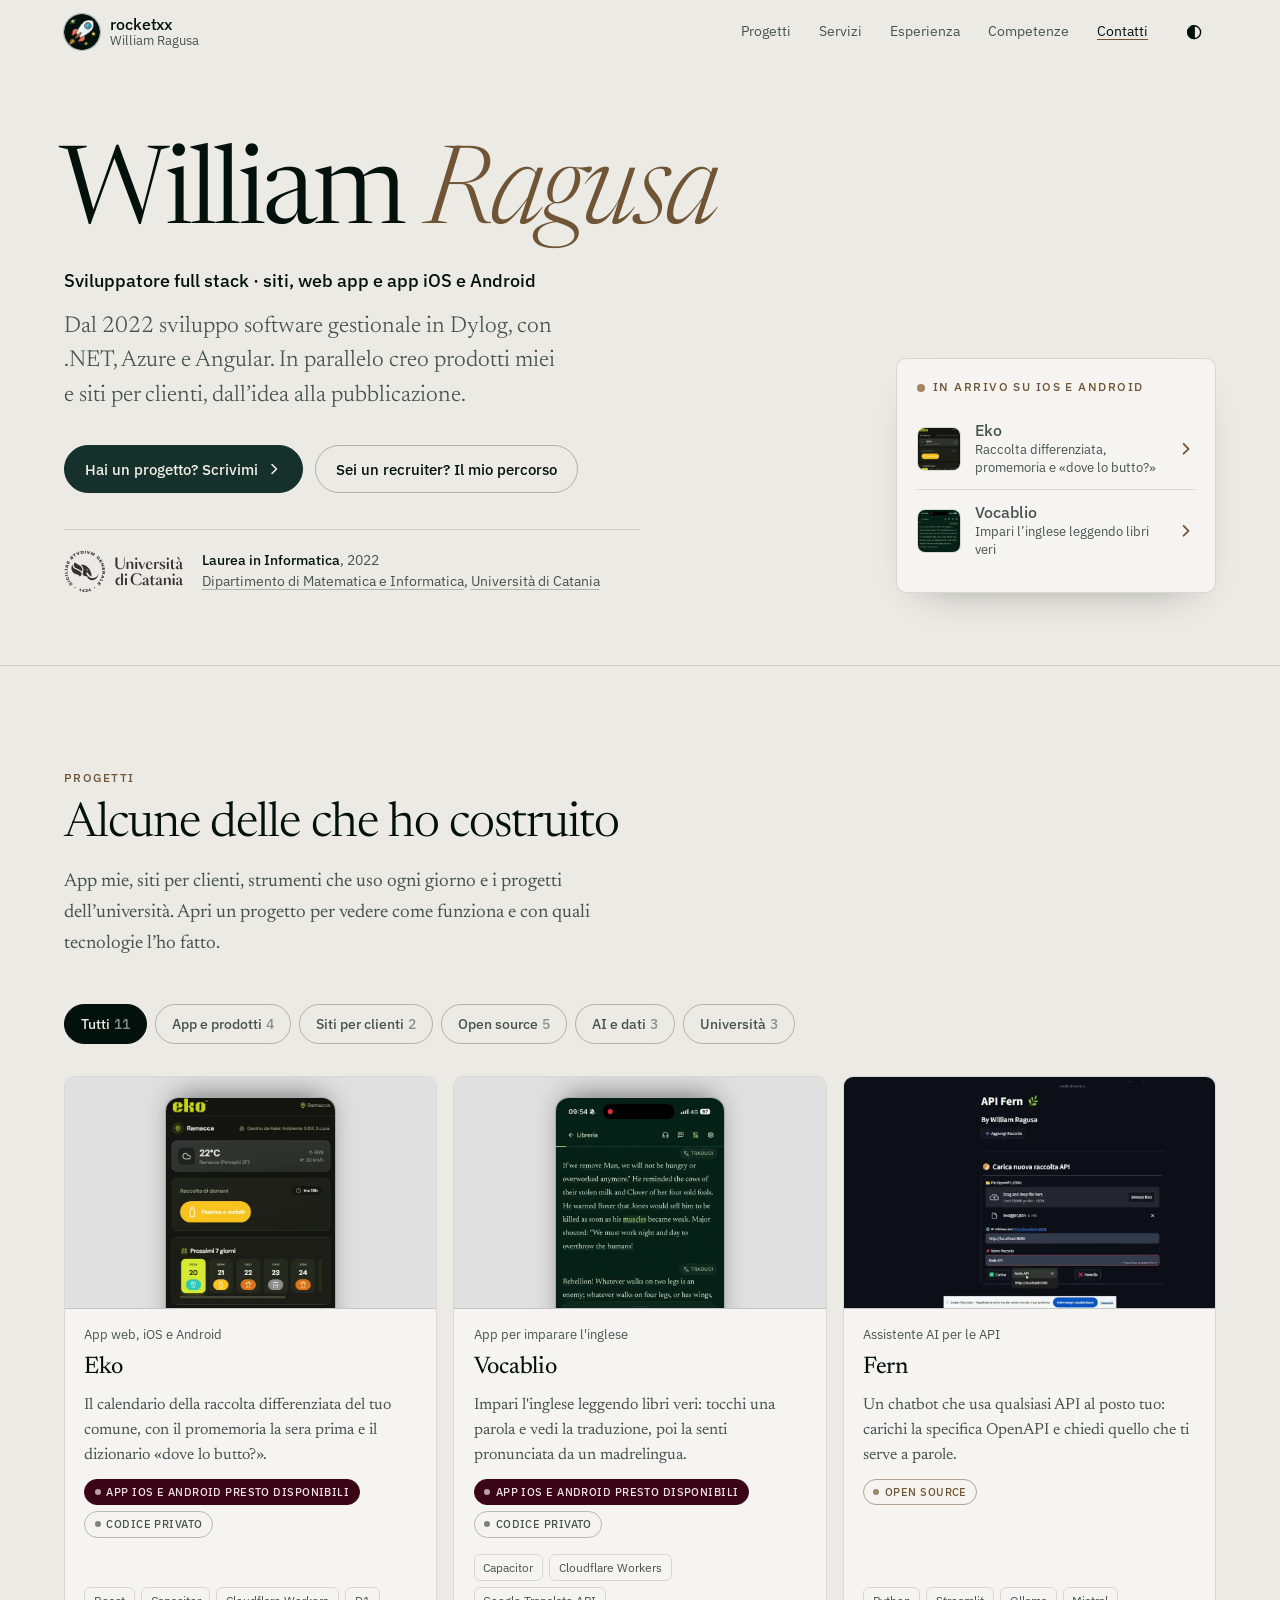
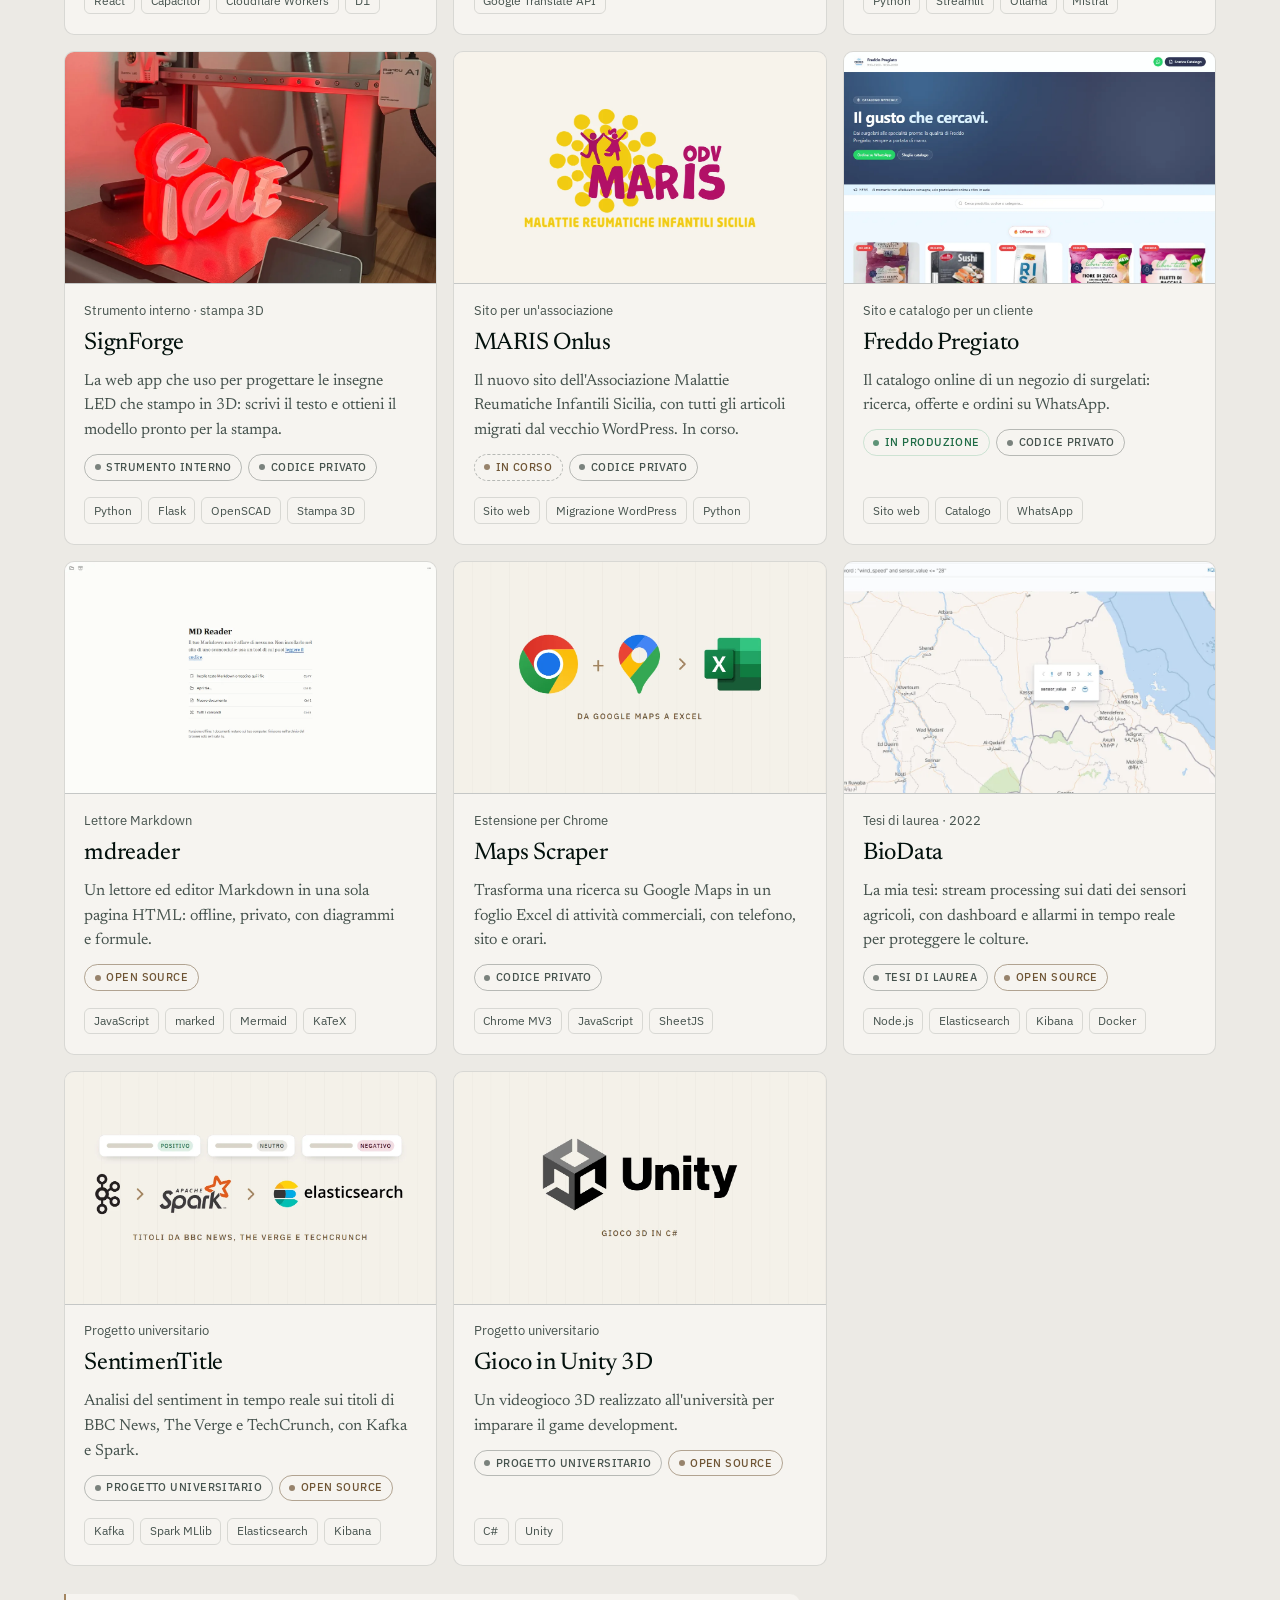
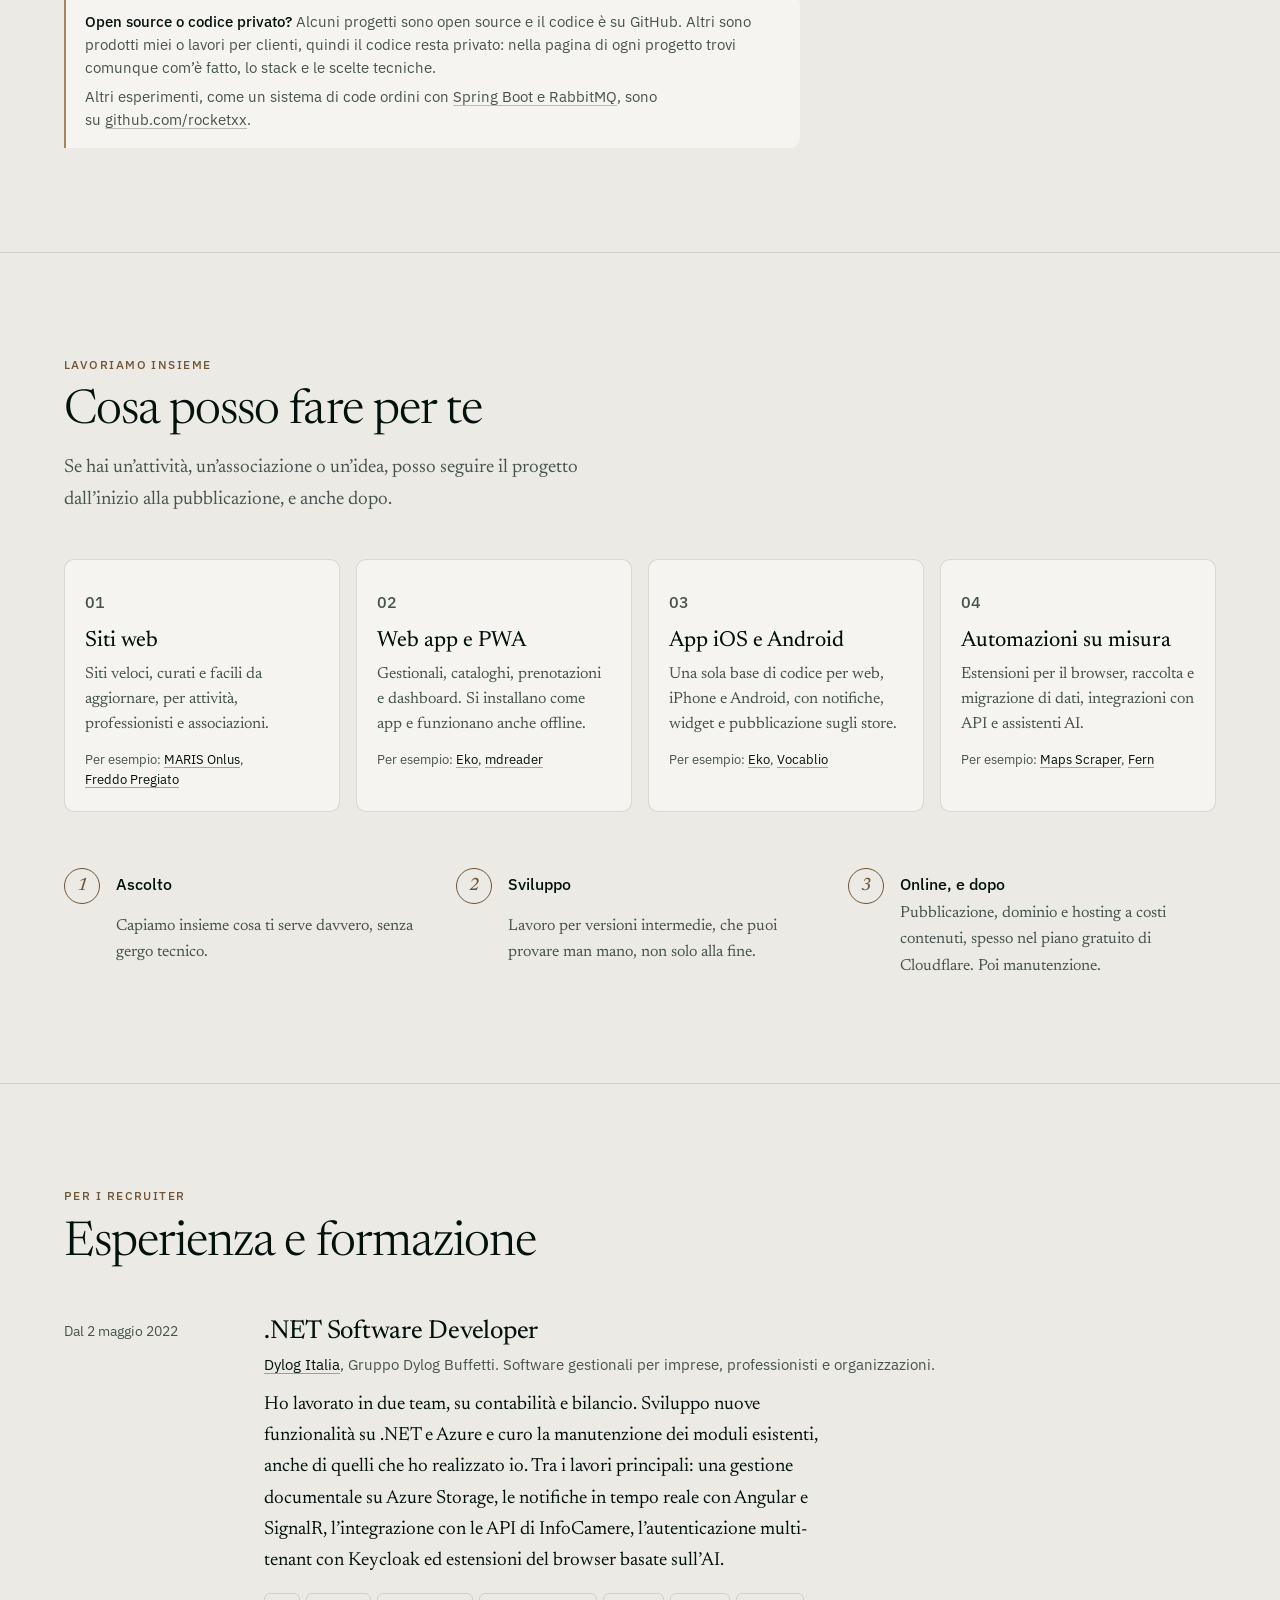
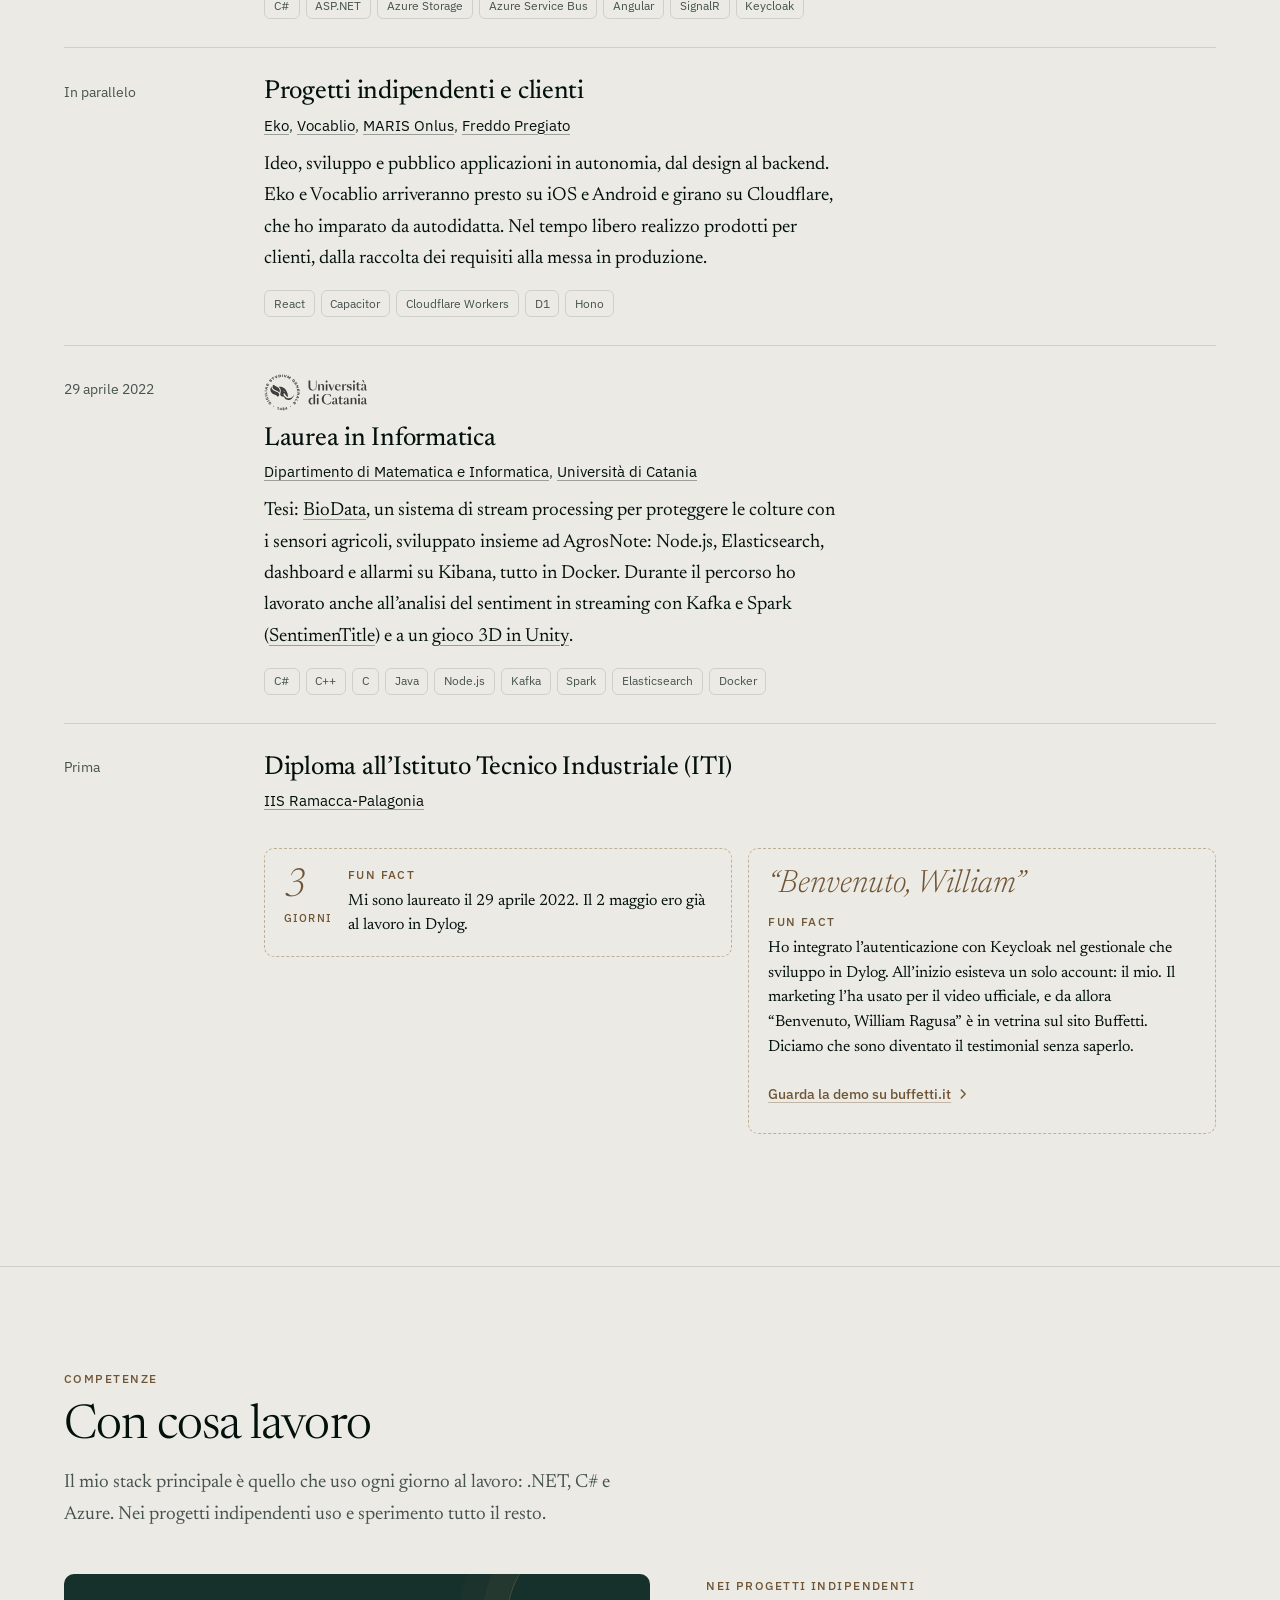
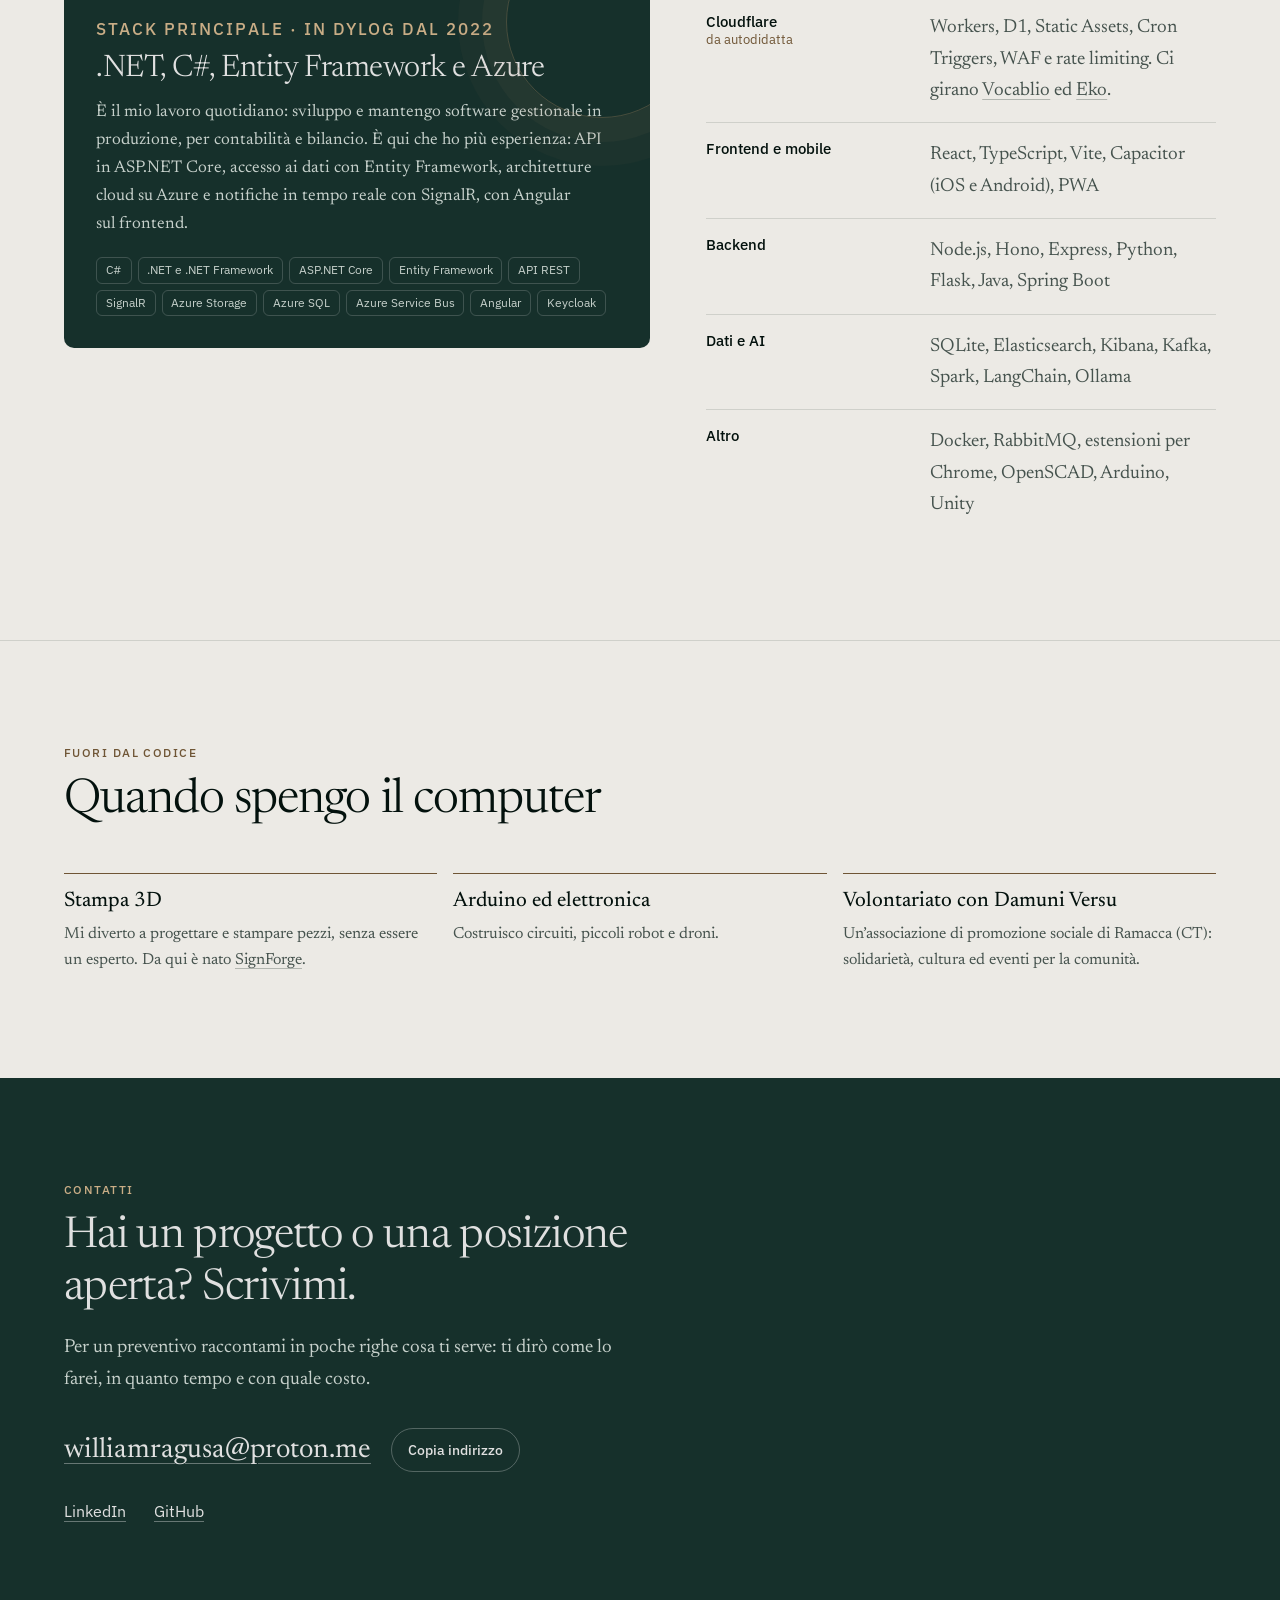
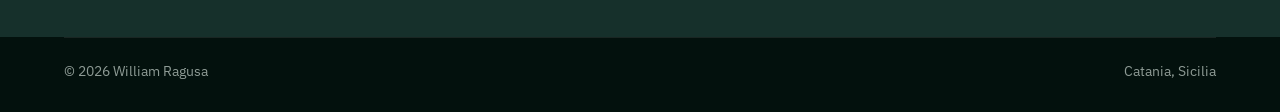
==== index.html @ 36233199 "Secondo fun fact (Keycloak e il video Buffetti); spazi prima della punteggiatura dopo i link Co-Auth" ====
<!doctype html>
<html lang="it">
  <head>
    <meta charset="UTF-8" />
    <meta name="viewport" content="width=device-width, initial-scale=1" />
    <title>
      William Ragusa · Sviluppatore full stack, web e app iOS/Android
    </title>
    <meta
      name="description"
      content="William Ragusa, sviluppatore full stack a Catania, laureato in Informatica all'Università di Catania. Siti, web app e app iOS e Android. .NET, Angular, React, Cloudflare." />
    <meta
      name="theme-color"
      content="#03110D"
      media="(prefers-color-scheme: dark)" />
    <meta
      name="theme-color"
      content="#ECEAE5"
      media="(prefers-color-scheme: light)" />
    <meta name="author" content="William Ragusa" />
    <link rel="canonical" href="https://rocketxx.github.io/" />
    <meta property="og:type" content="website" />
    <meta property="og:url" content="https://rocketxx.github.io/" />
    <meta property="og:site_name" content="William Ragusa" />
    <meta property="og:locale" content="it_IT" />
    <meta
      property="og:title"
      content="William Ragusa · Sviluppatore full stack" />
    <meta
      property="og:description"
      content="Siti, web app e app iOS e Android. Laureato in Informatica all'Università di Catania, sviluppatore in Dylog dal 2022." />
    <meta
      property="og:image"
      content="https://rocketxx.github.io/og-image.png" />
    <meta property="og:image:type" content="image/png" />
    <meta property="og:image:width" content="1200" />
    <meta property="og:image:height" content="630" />
    <meta
      property="og:image:alt"
      content="William Ragusa, sviluppatore full stack" />
    <meta name="twitter:card" content="summary_large_image" />
    <link rel="icon" href="favicon.ico?v=2" sizes="any" />
    <link
      rel="icon"
      href="assets/img/favicon-32.png?v=2"
      type="image/png"
      sizes="32x32" />
    <link rel="apple-touch-icon" href="assets/img/apple-touch-icon.png?v=2" />

    <link rel="preconnect" href="https://fonts.googleapis.com" />
    <link rel="preconnect" href="https://fonts.gstatic.com" crossorigin />
    <link
      href="https://fonts.googleapis.com/css2?family=IBM+Plex+Sans:wght@400;500&family=Newsreader:ital,opsz,wght@0,6..72,300..600;1,6..72,300..600&display=swap"
      rel="stylesheet" />

    <script>
      document.documentElement.classList.add('js');
      try {
        var t = localStorage.getItem('theme');
        if (t === 'light' || t === 'dark')
          document.documentElement.dataset.theme = t;
      } catch (e) {}
    </script>
    <link rel="stylesheet" href="assets/css/site.css" />

    <script type="application/ld+json">
      {
        "@context": "https://schema.org",
        "@type": "Person",
        "name": "William Ragusa",
        "alternateName": "rocketxx",
        "url": "https://rocketxx.github.io/",
        "jobTitle": "Sviluppatore software full stack",
        "worksFor": {
          "@type": "Organization",
          "name": "Dylog Italia (Gruppo Dylog Buffetti)",
          "url": "https://www.dylog.it/"
        },
        "email": "mailto:williamragusa@proton.me",
        "address": {
          "@type": "PostalAddress",
          "addressLocality": "Catania",
          "addressCountry": "IT"
        },
        "alumniOf": [
          {
            "@type": "CollegeOrUniversity",
            "name": "Università degli Studi di Catania, Dipartimento di Matematica e Informatica",
            "url": "https://www.unict.it/"
          },
          {
            "@type": "HighSchool",
            "name": "IIS Ramacca-Palagonia, Istituto Tecnico Industriale",
            "url": "https://www.iisramacca-palagonia.edu.it/"
          }
        ],
        "hasCredential": {
          "@type": "EducationalOccupationalCredential",
          "credentialCategory": "degree",
          "name": "Laurea in Informatica",
          "dateCreated": "2022-04-29"
        },
        "knowsAbout": [
          ".NET",
          "C#",
          "Angular",
          "React",
          "TypeScript",
          "Azure",
          "Cloudflare Workers",
          "Capacitor",
          "iOS",
          "Android",
          "Elasticsearch",
          "Kafka"
        ],
        "sameAs": [
          "https://github.com/rocketxx",
          "https://it.linkedin.com/in/william-ragusa-ab8671152"
        ]
      }
    </script>
  </head>
  <body>
    <a class="skip-link" href="#main">Vai al contenuto</a>

    <header class="site-header">
      <nav class="nav wrap" aria-label="Principale">
        <a href="#top" class="brand">
          <img
            class="brand-avatar"
            src="assets/img/avatar.webp"
            alt=""
            width="36"
            height="36" />
          <span class="brand-text">
            <b>rocketxx</b>
            <span>William Ragusa</span>
          </span>
        </a>
        <ul class="nav-list" id="nav-list" role="list">
          <li><a href="#progetti">Progetti</a></li>
          <li><a href="#servizi">Servizi</a></li>
          <li><a href="#esperienza">Esperienza</a></li>
          <li><a href="#competenze">Competenze</a></li>
          <li><a href="#contatti">Contatti</a></li>
        </ul>
        <div class="nav-tools">
          <button class="icon-button theme-toggle" type="button" hidden>
            <svg
              viewBox="0 0 20 20"
              fill="none"
              stroke="currentColor"
              stroke-width="1.5"
              aria-hidden="true">
              <circle cx="10" cy="10" r="7" />
              <path d="M10 3a7 7 0 0 0 0 14z" fill="currentColor" />
            </svg>
          </button>
          <button
            class="menu-toggle"
            type="button"
            aria-expanded="false"
            aria-controls="nav-list">
            Menu
          </button>
        </div>
      </nav>
    </header>

    <main id="main">
      <div class="wrap hero" id="top">
        <div class="hero-main">
          <h1>
            William
            <em>Ragusa</em>
          </h1>
          <p class="hero-role">
            Sviluppatore full stack · siti, web app e app iOS e Android
          </p>
          <p class="hero-lead">
            Dal 2022 sviluppo software gestionale in Dylog, con .NET, Azure e
            Angular. In parallelo creo prodotti miei e siti per clienti,
            dall’idea alla pubblicazione.
          </p>
          <div class="hero-cta">
            <a class="btn btn-primary" href="#contatti">
              Hai un progetto? Scrivimi
              <svg
                class="chev"
                viewBox="0 0 16 16"
                aria-hidden="true"
                focusable="false">
                <path
                  d="M6 3.5 10.5 8 6 12.5"
                  fill="none"
                  stroke="currentColor"
                  stroke-width="1.6"
                  stroke-linecap="round"
                  stroke-linejoin="round" />
              </svg>
            </a>
            <a class="btn btn-ghost" href="#esperienza">
              Sei un recruiter? Il mio percorso</a>
          </div>
          <p class="degree">
            <img
              class="unict-logo"
              src="assets/img/unict.svg"
              alt="Università di Catania"
              width="120"
              height="42" />
            <span>
              <strong>Laurea in Informatica</strong>, 2022
              <br />
              <a href="https://www.dmi.unict.it/">
                Dipartimento di Matematica e Informatica</a>,
              <a href="https://www.unict.it/">Università di Catania</a>
            </span>
          </p>
        </div>

        <aside class="now" aria-labelledby="now-title">
          <p class="now-title eyebrow" id="now-title">
            <span class="pulse" aria-hidden="true"></span>
            In arrivo su iOS e Android
          </p>
          <ul role="list">
            <li>
              <a href="progetti/eko.html">
                <img
                  src="assets/img/progetti/eko/home.webp"
                  alt=""
                  width="44"
                  height="44" />
                <span>
                  <b>Eko</b>
                  <span>
                    Raccolta differenziata, promemoria e «dove lo butto?»
                  </span>
                </span>
                <svg
                  class="chev arrow"
                  viewBox="0 0 16 16"
                  aria-hidden="true"
                  focusable="false">
                  <path
                    d="M6 3.5 10.5 8 6 12.5"
                    fill="none"
                    stroke="currentColor"
                    stroke-width="1.6"
                    stroke-linecap="round"
                    stroke-linejoin="round" />
                </svg>
              </a>
            </li>
            <li>
              <a href="progetti/vocablio.html">
                <img
                  src="assets/img/progetti/vocablio/demo-poster.webp"
                  alt=""
                  width="44"
                  height="44" />
                <span>
                  <b>Vocablio</b>
                  <span>Impari l’inglese leggendo libri veri</span>
                </span>
                <svg
                  class="chev arrow"
                  viewBox="0 0 16 16"
                  aria-hidden="true"
                  focusable="false">
                  <path
                    d="M6 3.5 10.5 8 6 12.5"
                    fill="none"
                    stroke="currentColor"
                    stroke-width="1.6"
                    stroke-linecap="round"
                    stroke-linejoin="round" />
                </svg>
              </a>
            </li>
          </ul>
        </aside>
      </div>

      <section class="section" id="progetti" aria-labelledby="t-progetti">
        <div class="wrap">
          <div class="section-head">
            <p class="eyebrow">Progetti</p>
            <h2 class="section-title" id="t-progetti">
              Alcune delle che ho costruito
            </h2>
            <p class="section-intro">
              App mie, siti per clienti, strumenti che uso ogni giorno e i
              progetti dell’università. Apri un progetto per vedere come
              funziona e con quali tecnologie l’ho fatto.
            </p>
          </div>

          <!-- GALLERY:START (generata) -->
        <div class="filters" role="group" aria-label="Filtra i progetti" hidden>
          <button type="button" class="chip" data-filter="all" aria-pressed="true">Tutti</button>
          <button type="button" class="chip" data-filter="app" aria-pressed="false">App e prodotti</button>
          <button type="button" class="chip" data-filter="client" aria-pressed="false">Siti per clienti</button>
          <button type="button" class="chip" data-filter="oss" aria-pressed="false">Open source</button>
          <button type="button" class="chip" data-filter="ai" aria-pressed="false">AI e dati</button>
          <button type="button" class="chip" data-filter="uni" aria-pressed="false">Università</button>
        </div>
        <p class="sr-only" role="status" id="gallery-status"></p>
        <ul class="gallery" role="list">
          <li class="card" data-tags="app">
            <div class="card-media is-phone"><img src="assets/img/progetti/eko/home.webp" alt="" loading="lazy"></div>
            <div class="card-body">
              <p class="card-kind">App web, iOS e Android</p>
              <h3><a href="progetti/eko.html">Eko</a></h3>
              <p class="card-desc">Il calendario della raccolta differenziata del tuo comune, con il promemoria la sera prima e il dizionario «dove lo butto?».</p>
              <p class="badges"><span class="badge badge-soon">App iOS e Android presto disponibili</span><span class="badge badge-private">Codice privato</span></p>
              <ul class="stack-tags" role="list"><li>React</li><li>Capacitor</li><li>Cloudflare Workers</li><li>D1</li></ul>
            </div>
          </li>
          <li class="card" data-tags="app">
            <div class="card-media is-phone"><img src="assets/img/progetti/vocablio/demo-poster.webp" alt="" loading="lazy"></div>
            <div class="card-body">
              <p class="card-kind">App per imparare l'inglese</p>
              <h3><a href="progetti/vocablio.html">Vocablio</a></h3>
              <p class="card-desc">Impari l'inglese leggendo libri veri: tocchi una parola e vedi la traduzione, poi la senti pronunciata da un madrelingua.</p>
              <p class="badges"><span class="badge badge-soon">App iOS e Android presto disponibili</span><span class="badge badge-private">Codice privato</span></p>
              <ul class="stack-tags" role="list"><li>Capacitor</li><li>Cloudflare Workers</li><li>Google Translate API</li></ul>
            </div>
          </li>
          <li class="card" data-tags="oss ai">
            <div class="card-media"><img src="assets/img/progetti/fern/thumb.webp" alt="" loading="lazy" width="1200" height="750"></div>
            <div class="card-body">
              <p class="card-kind">Assistente AI per le API</p>
              <h3><a href="progetti/fern.html">Fern</a></h3>
              <p class="card-desc">Un chatbot che usa qualsiasi API al posto tuo: carichi la specifica OpenAPI e chiedi quello che ti serve a parole.</p>
              <p class="badges"><span class="badge badge-oss">Open source</span></p>
              <ul class="stack-tags" role="list"><li>Python</li><li>Streamlit</li><li>Ollama</li><li>Mistral</li></ul>
            </div>
          </li>
          <li class="card" data-tags="app">
            <div class="card-media"><img src="assets/img/progetti/signforge/cover.webp" alt="" loading="lazy" width="1200" height="750"></div>
            <div class="card-body">
              <p class="card-kind">Strumento interno · stampa 3D</p>
              <h3><a href="progetti/signforge.html">SignForge</a></h3>
              <p class="card-desc">La web app che uso per progettare le insegne LED che stampo in 3D: scrivi il testo e ottieni il modello pronto per la stampa.</p>
              <p class="badges"><span class="badge badge-private">Strumento interno</span><span class="badge badge-private">Codice privato</span></p>
              <ul class="stack-tags" role="list"><li>Python</li><li>Flask</li><li>OpenSCAD</li><li>Stampa 3D</li></ul>
            </div>
          </li>
          <li class="card" data-tags="client">
            <div class="card-media"><img src="assets/img/progetti/maris-onlus/logo.webp" alt="" loading="lazy" width="1200" height="750"></div>
            <div class="card-body">
              <p class="card-kind">Sito per un'associazione</p>
              <h3><a href="progetti/maris-onlus.html">MARIS Onlus</a></h3>
              <p class="card-desc">Il nuovo sito dell'Associazione Malattie Reumatiche Infantili Sicilia, con tutti gli articoli migrati dal vecchio WordPress. In corso.</p>
              <p class="badges"><span class="badge badge-wip">In corso</span><span class="badge badge-private">Codice privato</span></p>
              <ul class="stack-tags" role="list"><li>Sito web</li><li>Migrazione WordPress</li><li>Python</li></ul>
            </div>
          </li>
          <li class="card" data-tags="client">
            <div class="card-media"><img src="assets/img/progetti/freddo-pregiato/home.webp" alt="" loading="lazy" width="1200" height="750"></div>
            <div class="card-body">
              <p class="card-kind">Sito e catalogo per un cliente</p>
              <h3><a href="progetti/freddo-pregiato.html">Freddo Pregiato</a></h3>
              <p class="card-desc">Il catalogo online di un negozio di surgelati: ricerca, offerte e ordini su WhatsApp.</p>
              <p class="badges"><span class="badge badge-live">In produzione</span><span class="badge badge-private">Codice privato</span></p>
              <ul class="stack-tags" role="list"><li>Sito web</li><li>Catalogo</li><li>WhatsApp</li></ul>
            </div>
          </li>
          <li class="card" data-tags="oss">
            <div class="card-media"><img src="assets/img/progetti/mdreader/home.webp" alt="" loading="lazy" width="1200" height="750"></div>
            <div class="card-body">
              <p class="card-kind">Lettore Markdown</p>
              <h3><a href="progetti/mdreader.html">mdreader</a></h3>
              <p class="card-desc">Un lettore ed editor Markdown in una sola pagina HTML: offline, privato, con diagrammi e formule.</p>
              <p class="badges"><span class="badge badge-oss">Open source</span></p>
              <ul class="stack-tags" role="list"><li>JavaScript</li><li>marked</li><li>Mermaid</li><li>KaTeX</li></ul>
            </div>
          </li>
          <li class="card" data-tags="app">
            <div class="card-media"><img src="assets/img/progetti/maps-scraper/cover.webp" alt="" loading="lazy" width="1200" height="750"></div>
            <div class="card-body">
              <p class="card-kind">Estensione per Chrome</p>
              <h3><a href="progetti/maps-scraper.html">Maps Scraper</a></h3>
              <p class="card-desc">Trasforma una ricerca su Google Maps in un foglio Excel di attività commerciali, con telefono, sito e orari.</p>
              <p class="badges"><span class="badge badge-private">Codice privato</span></p>
              <ul class="stack-tags" role="list"><li>Chrome MV3</li><li>JavaScript</li><li>SheetJS</li></ul>
            </div>
          </li>
          <li class="card" data-tags="oss ai uni">
            <div class="card-media"><img src="assets/img/progetti/biodata/kibana-mappa.webp" alt="" loading="lazy" width="1200" height="750"></div>
            <div class="card-body">
              <p class="card-kind">Tesi di laurea · 2022</p>
              <h3><a href="progetti/biodata.html">BioData</a></h3>
              <p class="card-desc">La mia tesi: stream processing sui dati dei sensori agricoli, con dashboard e allarmi in tempo reale per proteggere le colture.</p>
              <p class="badges"><span class="badge badge-uni">Tesi di laurea</span><span class="badge badge-oss">Open source</span></p>
              <ul class="stack-tags" role="list"><li>Node.js</li><li>Elasticsearch</li><li>Kibana</li><li>Docker</li></ul>
            </div>
          </li>
          <li class="card" data-tags="oss ai uni">
            <div class="card-media"><img src="assets/img/progetti/sentimentitle/cover.webp" alt="" loading="lazy" width="1200" height="750"></div>
            <div class="card-body">
              <p class="card-kind">Progetto universitario</p>
              <h3><a href="progetti/sentimentitle.html">SentimenTitle</a></h3>
              <p class="card-desc">Analisi del sentiment in tempo reale sui titoli di BBC News, The Verge e TechCrunch, con Kafka e Spark.</p>
              <p class="badges"><span class="badge badge-uni">Progetto universitario</span><span class="badge badge-oss">Open source</span></p>
              <ul class="stack-tags" role="list"><li>Kafka</li><li>Spark MLlib</li><li>Elasticsearch</li><li>Kibana</li></ul>
            </div>
          </li>
          <li class="card" data-tags="oss uni">
            <div class="card-media"><img src="assets/img/progetti/gioco-unity/cover.webp" alt="" loading="lazy" width="1200" height="750"></div>
            <div class="card-body">
              <p class="card-kind">Progetto universitario</p>
              <h3><a href="progetti/gioco-unity.html">Gioco in Unity 3D</a></h3>
              <p class="card-desc">Un videogioco 3D realizzato all'università per imparare il game development.</p>
              <p class="badges"><span class="badge badge-uni">Progetto universitario</span><span class="badge badge-oss">Open source</span></p>
              <ul class="stack-tags" role="list"><li>C#</li><li>Unity</li></ul>
            </div>
          </li>
        </ul>
        <!-- GALLERY:END -->

          <div class="gallery-note">
            <p>
              <strong>Open source o codice privato?</strong>
              Alcuni progetti sono open source e il codice è su GitHub. Altri
              sono prodotti miei o lavori per clienti, quindi il codice resta
              privato: nella pagina di ogni progetto trovi comunque com’è fatto,
              lo stack e le scelte tecniche.
            </p>
            <p>
              Altri esperimenti, come un sistema di code ordini con
              <a href="https://github.com/rocketxx/queue">
                Spring Boot e RabbitMQ</a>, sono su
              <a href="https://github.com/rocketxx">github.com/rocketxx</a>.
            </p>
          </div>
        </div>
      </section>

      <section class="section" id="servizi" aria-labelledby="t-servizi">
        <div class="wrap">
          <div class="section-head">
            <p class="eyebrow">Lavoriamo insieme</p>
            <h2 class="section-title" id="t-servizi">Cosa posso fare per te</h2>
            <p class="section-intro">
              Se hai un’attività, un’associazione o un’idea, posso seguire il
              progetto dall’inizio alla pubblicazione, e anche dopo.
            </p>
          </div>

          <ul class="services" role="list">
            <li class="service">
              <p class="service-num">01</p>
              <h3>Siti web</h3>
              <p>
                Siti veloci, curati e facili da aggiornare, per attività,
                professionisti e associazioni.
              </p>
              <p class="examples">
                Per esempio:
                <a href="progetti/maris-onlus.html">MARIS Onlus</a>,
                <a href="progetti/freddo-pregiato.html">Freddo Pregiato</a>
              </p>
            </li>
            <li class="service">
              <p class="service-num">02</p>
              <h3>Web app e PWA</h3>
              <p>
                Gestionali, cataloghi, prenotazioni e dashboard. Si installano
                come app e funzionano anche offline.
              </p>
              <p class="examples">
                Per esempio:
                <a href="progetti/eko.html">Eko</a>,
                <a href="progetti/mdreader.html">mdreader</a>
              </p>
            </li>
            <li class="service">
              <p class="service-num">03</p>
              <h3>App iOS e Android</h3>
              <p>
                Una sola base di codice per web, iPhone e Android, con
                notifiche, widget e pubblicazione sugli store.
              </p>
              <p class="examples">
                Per esempio:
                <a href="progetti/eko.html">Eko</a>,
                <a href="progetti/vocablio.html">Vocablio</a>
              </p>
            </li>
            <li class="service">
              <p class="service-num">04</p>
              <h3>Automazioni su misura</h3>
              <p>
                Estensioni per il browser, raccolta e migrazione di dati,
                integrazioni con API e assistenti AI.
              </p>
              <p class="examples">
                Per esempio:
                <a href="progetti/maps-scraper.html">Maps Scraper</a>,
                <a href="progetti/fern.html">Fern</a>
              </p>
            </li>
          </ul>

          <ol class="process" role="list">
            <li>
              <h3>Ascolto</h3>
              <p>Capiamo insieme cosa ti serve davvero, senza gergo tecnico.</p>
            </li>
            <li>
              <h3>Sviluppo</h3>
              <p>
                Lavoro per versioni intermedie, che puoi provare man mano, non
                solo alla fine.
              </p>
            </li>
            <li>
              <h3>Online, e dopo</h3>
              <p>
                Pubblicazione, dominio e hosting a costi contenuti, spesso nel
                piano gratuito di Cloudflare. Poi manutenzione.
              </p>
            </li>
          </ol>
        </div>
      </section>

      <section class="section" id="esperienza" aria-labelledby="t-esperienza">
        <div class="wrap">
          <div class="section-head">
            <p class="eyebrow">Per i recruiter</p>
            <h2 class="section-title" id="t-esperienza">
              Esperienza e formazione
            </h2>
          </div>

          <ol class="timeline" role="list">
            <li>
              <p class="when">
                Dal
                <time datetime="2022-05-02">2 maggio 2022</time>
              </p>
              <div>
                <h3 class="role">.NET Software Developer</h3>
                <p class="org">
                  <a href="https://www.dylog.it/">Dylog Italia</a>, Gruppo Dylog Buffetti. Software gestionali per imprese,
                  professionisti e organizzazioni.
                </p>
                <p class="desc">
                  Ho lavorato in due team, su contabilità e bilancio. Sviluppo
                  nuove funzionalità su .NET e Azure e curo la manutenzione dei
                  moduli esistenti, anche di quelli che ho realizzato io. Tra i
                  lavori principali: una gestione documentale su Azure Storage,
                  le notifiche in tempo reale con Angular e SignalR,
                  l’integrazione con le API di InfoCamere, l’autenticazione
                  multi-tenant con Keycloak ed estensioni del browser basate
                  sull’AI.
                </p>
                <ul class="stack-tags" role="list">
                  <li>C#</li>
                  <li>ASP.NET</li>
                  <li>Azure Storage</li>
                  <li>Azure Service Bus</li>
                  <li>Angular</li>
                  <li>SignalR</li>
                  <li>Keycloak</li>
                </ul>
              </div>
            </li>
            <li>
              <p class="when">In parallelo</p>
              <div>
                <h3 class="role">Progetti indipendenti e clienti</h3>
                <p class="org">
                  <a href="progetti/eko.html">Eko</a>,
                  <a href="progetti/vocablio.html">Vocablio</a>,
                  <a href="progetti/maris-onlus.html">MARIS Onlus</a>,
                  <a href="progetti/freddo-pregiato.html">Freddo Pregiato</a>
                </p>
                <p class="desc">
                  Ideo, sviluppo e pubblico applicazioni in autonomia, dal
                  design al backend. Eko e Vocablio arriveranno presto su iOS e
                  Android e girano su Cloudflare, che ho imparato da
                  autodidatta. Nel tempo libero realizzo prodotti per clienti,
                  dalla raccolta dei requisiti alla messa in produzione.
                </p>
                <ul class="stack-tags" role="list">
                  <li>React</li>
                  <li>Capacitor</li>
                  <li>Cloudflare Workers</li>
                  <li>D1</li>
                  <li>Hono</li>
                </ul>
              </div>
            </li>
            <li>
              <p class="when">
                <time datetime="2022-04-29">29 aprile 2022</time>
              </p>
              <div>
                <img
                  class="unict-logo edu-logo"
                  src="assets/img/unict.svg"
                  alt="Università di Catania"
                  width="120"
                  height="42" />
                <h3 class="role">Laurea in Informatica</h3>
                <p class="org">
                  <a href="https://www.dmi.unict.it/">
                    Dipartimento di Matematica e Informatica</a>,
                  <a href="https://www.unict.it/">Università di Catania</a>
                </p>
                <p class="desc">
                  Tesi:
                  <a href="progetti/biodata.html">BioData</a>, un sistema di stream processing per proteggere le colture
                  con i sensori agricoli, sviluppato insieme ad AgrosNote:
                  Node.js, Elasticsearch, dashboard e allarmi su Kibana, tutto
                  in Docker. Durante il percorso ho lavorato anche all’analisi
                  del sentiment in streaming con Kafka e Spark (<a href="progetti/sentimentitle.html">SentimenTitle</a>) e a un
                  <a href="progetti/gioco-unity.html">gioco 3D in Unity</a>.
                </p>
                <ul class="stack-tags" role="list">
                  <li>C#</li>
                  <li>C++</li>
                  <li>C</li>
                  <li>Java</li>
                  <li>Node.js</li>
                  <li>Kafka</li>
                  <li>Spark</li>
                  <li>Elasticsearch</li>
                  <li>Docker</li>
                </ul>
              </div>
            </li>
            <li>
              <p class="when">Prima</p>
              <div>
                <h3 class="role">
                  Diploma all’Istituto Tecnico Industriale (ITI)
                </h3>
                <p class="org">
                  <a href="https://www.iisramacca-palagonia.edu.it/">
                    IIS Ramacca-Palagonia</a>
                </p>
              </div>
            </li>
          </ol>

          <div class="funfacts">
            <aside class="funfact" aria-label="Curiosità">
              <p class="funfact-days">
                3
                <small>giorni</small>
              </p>
              <p>
                <span class="eyebrow">Fun fact</span>
                Mi sono laureato il 29 aprile 2022. Il 2 maggio ero già al lavoro
                in Dylog.
              </p>
            </aside>

            <aside class="funfact funfact-stack" aria-label="Curiosità">
              <p class="funfact-quote">“Benvenuto, William”</p>
              <p>
                <span class="eyebrow">Fun fact</span>
                Ho integrato l’autenticazione con Keycloak nel gestionale che
                sviluppo in Dylog. All’inizio esisteva un solo account: il mio.
                Il marketing l’ha usato per il video ufficiale, e da allora
                “Benvenuto, William Ragusa” è in vetrina sul sito Buffetti.
                Diciamo che sono diventato il testimonial senza saperlo.
              </p>
              <p class="funfact-link">
                <a href="https://buffetti.it/products/bilancio-cloud-gestione-completa-del-fascicolo-di-bilancio">Guarda la demo su buffetti.it<svg class="chev" viewBox="0 0 16 16" aria-hidden="true" focusable="false"><path d="M6 3.5 10.5 8 6 12.5" fill="none" stroke="currentColor" stroke-width="1.6" stroke-linecap="round" stroke-linejoin="round"/></svg></a>
              </p>
            </aside>
          </div>
        </div>
      </section>

      <section class="section" id="competenze" aria-labelledby="t-competenze">
        <div class="wrap">
          <div class="section-head">
            <p class="eyebrow">Competenze</p>
            <h2 class="section-title" id="t-competenze">Con cosa lavoro</h2>
            <p class="section-intro">
              Il mio stack principale è quello che uso ogni giorno al lavoro:
              .NET, C# e Azure. Nei progetti indipendenti uso e sperimento tutto
              il resto.
            </p>
          </div>

          <div class="split">
            <div class="spotlight">
              <p class="eyebrow">Stack principale · in Dylog dal 2022</p>
              <h3>.NET, C#, Entity Framework e Azure</h3>
              <p>
                È il mio lavoro quotidiano: sviluppo e mantengo software
                gestionale in produzione, per contabilità e bilancio. È qui che
                ho più esperienza: API in ASP.NET Core, accesso ai dati con
                Entity Framework, architetture cloud su Azure e notifiche in
                tempo reale con SignalR, con Angular sul frontend.
              </p>
              <ul class="stack-tags" role="list">
                <li>C#</li>
                <li>.NET e .NET Framework</li>
                <li>ASP.NET Core</li>
                <li>Entity Framework</li>
                <li>API REST</li>
                <li>SignalR</li>
                <li>Azure Storage</li>
                <li>Azure SQL</li>
                <li>Azure Service Bus</li>
                <li>Angular</li>
                <li>Keycloak</li>
              </ul>
            </div>

            <div>
              <p class="eyebrow skills-sub">Nei progetti indipendenti</p>
              <dl class="skills">
                <div>
                  <dt>
                    Cloudflare
                    <span class="skills-note">da autodidatta</span>
                  </dt>
                  <dd>
                    Workers, D1, Static Assets, Cron Triggers, WAF e rate
                    limiting. Ci girano
                    <a href="progetti/vocablio.html">Vocablio</a>
                    ed
                    <a href="progetti/eko.html">Eko</a>.
                  </dd>
                </div>
                <div>
                  <dt>Frontend e mobile</dt>
                  <dd>
                    React, TypeScript, Vite, Capacitor (iOS e Android), PWA
                  </dd>
                </div>
                <div>
                  <dt>Backend</dt>
                  <dd>
                    Node.js, Hono, Express, Python, Flask, Java, Spring Boot
                  </dd>
                </div>
                <div>
                  <dt>Dati e AI</dt>
                  <dd>
                    SQLite, Elasticsearch, Kibana, Kafka, Spark, LangChain,
                    Ollama
                  </dd>
                </div>
                <div>
                  <dt>Altro</dt>
                  <dd>
                    Docker, RabbitMQ, estensioni per Chrome, OpenSCAD, Arduino,
                    Unity
                  </dd>
                </div>
              </dl>
            </div>
          </div>
        </div>
      </section>

      <section
        class="section"
        id="tempo-libero"
        aria-labelledby="t-tempo-libero">
        <div class="wrap">
          <div class="section-head">
            <p class="eyebrow">Fuori dal codice</p>
            <h2 class="section-title" id="t-tempo-libero">
              Quando spengo il computer
            </h2>
          </div>
          <div class="pastimes">
            <div class="pastime">
              <h3>Stampa 3D</h3>
              <p>
                Mi diverto a progettare e stampare pezzi, senza essere un
                esperto. Da qui è nato
                <a href="progetti/signforge.html">SignForge</a>.
              </p>
            </div>
            <div class="pastime">
              <h3>Arduino ed elettronica</h3>
              <p>Costruisco circuiti, piccoli robot e droni.</p>
            </div>
            <div class="pastime">
              <h3>Volontariato con Damuni Versu</h3>
              <p>
                Un’associazione di promozione sociale di Ramacca (CT):
                solidarietà, cultura ed eventi per la comunità.
              </p>
            </div>
          </div>
        </div>
      </section>

      <section
        class="section contact"
        id="contatti"
        aria-labelledby="t-contatti">
        <div class="wrap">
          <p class="eyebrow" style="color: #c9ad86">Contatti</p>
          <h2 class="sr-only" id="t-contatti">Contatti</h2>
          <p class="contact-lead" style="margin-top: 0.75rem">
            Hai un progetto o una posizione aperta? Scrivimi.
          </p>
          <p class="contact-sub">
            Per un preventivo raccontami in poche righe cosa ti serve: ti dirò
            come lo farei, in quanto tempo e con quale costo.
          </p>
          <div class="email-row">
            <a class="email" href="mailto:williamragusa@proton.me">
              williamragusa@proton.me</a>
            <button
              type="button"
              class="copy"
              data-copy="williamragusa@proton.me"
              hidden>
              Copia indirizzo
            </button>
            <span class="sr-only" role="status" id="copy-status"></span>
          </div>
          <p class="contact-links">
            <a href="https://it.linkedin.com/in/william-ragusa-ab8671152">
              LinkedIn</a>
            <a href="https://github.com/rocketxx">GitHub</a>
          </p>
        </div>
      </section>
    </main>

    <footer class="site-footer">
      <div class="wrap">
        <div class="inner">
          <p>© 2026 William Ragusa</p>
          <p>Catania, Sicilia</p>
        </div>
      </div>
    </footer>

    <script src="assets/js/site.js" defer></script>
  </body>
</html>
---- assets/css/site.css ----
/*
  Mobile first: gli stili di base sono per lo smartphone, i layout a più colonne arrivano da 48em (768px).
  Palette: verde inglese, ottone, bordeaux. Scura di default, chiara se il sistema la preferisce
  o se la si sceglie dal pulsante del tema.
*/
:root {
  --verde-nero: #03110D;
  --verde: #16302B;
  --ottone: #A38560;
  --bordeaux: #390517;
  --grigio: #E0E0E0;

  --bg: var(--verde-nero);
  --surface: #0A1E19;
  --surface-2: var(--verde);
  --text: var(--grigio);
  --muted: #A3B0AA;
  --line: rgba(224, 224, 224, .12);
  --line-strong: rgba(224, 224, 224, .24);
  --accent: #BFA27C;          /* ottone schiarito per testo piccolo su fondo scuro */
  --accent-fill: var(--ottone);
  --on-accent: var(--verde-nero);
  --wine-bg: var(--bordeaux);
  --wine-text: #EBC9D3;
  --shadow: 0 1px 0 rgba(255, 255, 255, .03) inset, 0 18px 40px -24px rgba(0, 0, 0, .8);

  --serif: "Newsreader", "Iowan Old Style", Georgia, serif;
  --sans: "IBM Plex Sans", system-ui, -apple-system, "Segoe UI", Roboto, sans-serif;

  --max: 72rem;
  --measure: 36rem;
  --gutter: clamp(1rem, 5vw, 3rem);
  --nav-h: 3.5rem;
  --tap: 2.75rem;
  --radius: 10px;
  --ease: cubic-bezier(.2, .7, .2, 1);

  color-scheme: dark;
}

@media (prefers-color-scheme: light) {
  :root:not([data-theme="dark"]) {
    --bg: #ECEAE5;
    --surface: #F6F4F0;
    --surface-2: #E0E0E0;
    --text: var(--verde-nero);
    --muted: #46534E;
    --line: rgba(3, 17, 13, .12);
    --line-strong: rgba(3, 17, 13, .26);
    --accent: #6F5535;
    --accent-fill: var(--verde);
    --on-accent: #F3EFE7;
    --wine-bg: var(--bordeaux);
    --wine-text: #F3E3E8;
    --shadow: 0 18px 40px -28px rgba(3, 17, 13, .45);
    color-scheme: light;
  }
}
:root[data-theme="light"] {
  --bg: #ECEAE5;
  --surface: #F6F4F0;
  --surface-2: #E0E0E0;
  --text: var(--verde-nero);
  --muted: #46534E;
  --line: rgba(3, 17, 13, .12);
  --line-strong: rgba(3, 17, 13, .26);
  --accent: #6F5535;
  --accent-fill: var(--verde);
  --on-accent: #F3EFE7;
  --wine-bg: var(--bordeaux);
  --wine-text: #F3E3E8;
  --shadow: 0 18px 40px -28px rgba(3, 17, 13, .45);
  color-scheme: light;
}

*, *::before, *::after { box-sizing: border-box; }

html {
  -webkit-text-size-adjust: 100%;
  text-size-adjust: 100%;
  scroll-behavior: smooth;
  scroll-padding-top: calc(var(--nav-h) + 1rem);
}

body {
  margin: 0;
  background: var(--bg);
  color: var(--text);
  font-family: var(--serif);
  font-size: clamp(1.0625rem, 1rem + .3vw, 1.1875rem);
  line-height: 1.65;
  font-optical-sizing: auto;
  text-rendering: optimizeLegibility;
  -webkit-font-smoothing: antialiased;
  -moz-osx-font-smoothing: grayscale;
  overflow-x: hidden;
}

h1, h2, h3, h4 { margin: 0; font-weight: 400; line-height: 1.15; text-wrap: balance; }
p { margin: 0; text-wrap: pretty; }
ul, ol { margin: 0; padding: 0; list-style: none; }
img, video, iframe { display: block; max-width: 100%; }
figure { margin: 0; }

a {
  color: inherit;
  text-decoration-line: underline;
  text-decoration-thickness: 1px;
  text-underline-offset: .22em;
  text-decoration-color: color-mix(in srgb, currentColor 35%, transparent);
  transition: color .2s, text-decoration-color .2s;
  -webkit-tap-highlight-color: transparent;
}

:focus-visible { outline: 2px solid var(--accent); outline-offset: 3px; border-radius: 3px; }
::selection { background: var(--ottone); color: var(--verde-nero); }

.sr-only {
  position: absolute; width: 1px; height: 1px; padding: 0; margin: -1px;
  overflow: hidden; clip: rect(0 0 0 0); white-space: nowrap; border: 0;
}

.skip-link {
  position: absolute; left: var(--gutter); top: -4rem; z-index: 50;
  background: var(--accent-fill); color: var(--on-accent);
  font: 500 .875rem var(--sans);
  padding: .75rem 1rem; border-radius: 6px; text-decoration: none;
}
.skip-link:focus { top: .5rem; }

.wrap {
  max-width: calc(var(--max) + 2 * var(--gutter));
  margin-inline: auto;
  padding-inline: var(--gutter);
}

.eyebrow {
  font: 500 .75rem/1.4 var(--sans);
  letter-spacing: .12em;
  text-transform: uppercase;
  color: var(--accent);
}

/* ── Navigazione ── */
.site-header {
  position: sticky; top: 0; z-index: 30;
  background: color-mix(in srgb, var(--bg) 92%, transparent);
  border-bottom: 1px solid transparent;
  transition: border-color .3s;
}
@supports (backdrop-filter: blur(1px)) or (-webkit-backdrop-filter: blur(1px)) {
  .site-header {
    background: color-mix(in srgb, var(--bg) 80%, transparent);
    -webkit-backdrop-filter: blur(14px) saturate(1.2);
    backdrop-filter: blur(14px) saturate(1.2);
  }
}
.site-header.is-scrolled,
.site-header.menu-open { border-bottom-color: var(--line); }

.nav {
  height: var(--nav-h);
  display: flex; align-items: center; gap: 1rem;
}
.brand {
  display: inline-flex; align-items: center; gap: .65rem;
  min-height: var(--tap);
  text-decoration: none;
  margin-right: auto;
}
.brand-avatar {
  width: 2.25rem; height: 2.25rem;
  border-radius: 50%;
  box-shadow: 0 0 0 1px var(--line-strong);
  flex: none;
}
.brand-text { display: grid; line-height: 1.15; font-family: var(--sans); }
.brand-text b { font-size: 1rem; font-weight: 500; letter-spacing: -.01em; }
.brand-text span { font-size: .8125rem; color: var(--muted); }

.nav-tools { display: flex; align-items: center; gap: .25rem; }
.icon-button,
.menu-toggle {
  display: inline-flex; align-items: center; justify-content: center;
  min-height: var(--tap); min-width: var(--tap);
  padding: 0 .5rem;
  font: 500 .9375rem var(--sans);
  color: var(--text);
  background: none; border: 0; border-radius: 8px; cursor: pointer;
}
.icon-button svg { width: 1.15rem; height: 1.15rem; }
.icon-button[hidden] { display: none; }
.menu-toggle { display: none; margin-right: -.5rem; }
.js .menu-toggle { display: inline-flex; }

.nav-list {
  display: flex; gap: 1.25rem;
  overflow-x: auto;
  font-family: var(--sans); font-size: .9375rem;
}
.nav-list a { color: var(--muted); text-decoration-color: transparent; white-space: nowrap; }
.nav-list a[aria-current="true"],
.nav-list a[aria-current="page"] { color: var(--text); text-decoration-color: var(--accent); }

.js .nav-list {
  display: none;
  position: absolute; top: 100%; left: 0; right: 0;
  flex-direction: column; gap: 0;
  overflow: visible;
  padding: .25rem var(--gutter) 1rem;
  background: var(--bg);
  border-bottom: 1px solid var(--line);
  font-size: 1.0625rem;
}
.js .nav-list.is-open { display: flex; }
.js .nav-list a {
  display: flex; align-items: center;
  min-height: 3rem;
  border-bottom: 1px solid var(--line);
}
.js .nav-list li:last-child a { border-bottom: 0; }

/* ── Icona chevron: SVG con currentColor, si sposta di poco al passaggio del mouse ── */
.chev { width: 1em; height: 1em; flex: none; transition: transform .25s var(--ease); }
.chev-left { transform: scaleX(-1); }

/* ── Pulsanti ── */
.btn {
  display: inline-flex; align-items: center; justify-content: center; gap: .5rem;
  min-height: 3rem;
  padding: 0 1.25rem;
  font: 500 .9375rem var(--sans);
  text-decoration: none;
  border-radius: 999px;
  border: 1px solid var(--line-strong);
  transition: background-color .2s, border-color .2s, color .2s, transform .2s var(--ease);
}
.btn svg { width: 1rem; height: 1rem; flex: none; }
.btn-primary { background: var(--accent-fill); border-color: var(--accent-fill); color: var(--on-accent); }
.btn-ghost { color: var(--text); }


/* ── Hero ── */
.hero {
  display: grid;
  gap: 2.5rem;
  padding-block: clamp(2.5rem, 9vh, 7rem) clamp(3rem, 8vh, 6rem);
}
.hero h1 {
  font-size: clamp(2.875rem, 1.3rem + 7.5vw, 6.75rem);
  font-weight: 350;
  line-height: .98;
  letter-spacing: -.03em;
  margin-left: -.04em;
}
.hero h1 em { font-style: italic; color: var(--accent); font-weight: 300; }
.hero-role {
  margin-top: 1rem;
  font: 500 clamp(1rem, .95rem + .3vw, 1.125rem)/1.45 var(--sans);
  color: var(--text);
}
.hero-lead {
  margin-top: 1rem;
  max-width: 38ch;
  font-size: clamp(1.1875rem, 1.05rem + .6vw, 1.4375rem);
  font-weight: 350;
  line-height: 1.5;
  color: var(--muted);
}
.hero-cta { display: flex; flex-wrap: wrap; gap: .75rem; margin-top: 2rem; }

.degree {
  display: flex; align-items: center; gap: 1.1rem;
  margin-top: 2.25rem;
  padding-top: 1.25rem;
  border-top: 1px solid var(--line);
  max-width: 36rem;
  font: .875rem/1.5 var(--sans);
  color: var(--muted);
}
.degree strong { color: var(--text); font-weight: 500; }
.degree a { color: inherit; }

.now {
  align-self: end;
  border: 1px solid var(--line);
  border-radius: var(--radius);
  background: var(--surface);
  padding: 1.25rem;
  box-shadow: var(--shadow);
}
.now-title { display: flex; align-items: center; gap: .5rem; }
.pulse {
  width: .5rem; height: .5rem; border-radius: 50%;
  background: var(--ottone);
  box-shadow: 0 0 0 0 color-mix(in srgb, var(--ottone) 60%, transparent);
}
.now ul { margin-top: .75rem; }
.now li + li { border-top: 1px solid var(--line); }
.now a {
  display: grid; grid-template-columns: 2.75rem 1fr auto; align-items: center; gap: .85rem;
  padding-block: .75rem;
  text-decoration: none;
}
.now img {
  width: 2.75rem; height: 2.75rem; object-fit: cover; object-position: top;
  border-radius: 8px; border: 1px solid var(--line);
}
.now b { display: block; font: 500 1rem/1.3 var(--sans); }
.now span { display: block; font: .8125rem/1.4 var(--sans); color: var(--muted); }
.now .arrow { color: var(--accent); width: 1.1rem; height: 1.1rem; }

@media (prefers-reduced-motion: no-preference) {
  .hero-main > * { animation: sorgere .9s var(--ease) both; }
  .hero-main > :nth-child(2) { animation-delay: .06s; }
  .hero-main > :nth-child(3) { animation-delay: .12s; }
  .hero-main > :nth-child(4) { animation-delay: .18s; }
  .hero-main > :nth-child(5) { animation-delay: .24s; }
  .now { animation: sorgere 1s .3s var(--ease) both; }
  .pulse { animation: battito 2.4s ease-out infinite; }
}
@keyframes sorgere { from { opacity: 0; transform: translateY(.6rem); } }
@keyframes battito { 70%, 100% { box-shadow: 0 0 0 .5rem transparent; } }

/* ── Sezioni ── */
.section { padding-block: clamp(3.5rem, 9vw, 6.5rem); border-top: 1px solid var(--line); }
.section-head { display: grid; gap: .75rem; margin-bottom: clamp(1.75rem, 4vw, 2.75rem); max-width: 44rem; }
.section-title {
  font-size: clamp(1.875rem, 1.4rem + 2vw, 3rem);
  font-weight: 350;
  letter-spacing: -.02em;
}
.section-intro { color: var(--muted); max-width: var(--measure); }
.prose { max-width: var(--measure); }
.prose p + p { margin-top: 1.1em; }

.stack-tags { display: flex; flex-wrap: wrap; gap: .375rem; }
.stack-tags li {
  font: .75rem/1 var(--sans);
  padding: .4rem .55rem;
  border: 1px solid var(--line);
  border-radius: 6px;
  color: var(--muted);
}

/* ── Badge ── */
.badges { display: flex; flex-wrap: wrap; gap: .375rem; }
.badge {
  display: inline-flex; align-items: center; gap: .35rem;
  font: 500 .6875rem/1 var(--sans);
  letter-spacing: .04em;
  text-transform: uppercase;
  padding: .42rem .6rem;
  border-radius: 999px;
  border: 1px solid var(--line-strong);
  color: var(--text);
  white-space: nowrap;
}
.badge::before { content: ""; width: .375rem; height: .375rem; border-radius: 50%; background: currentColor; opacity: .7; }
.badge-soon { background: var(--wine-bg); border-color: var(--wine-bg); color: var(--wine-text); }
.badge-live { color: #8FC9A9; border-color: color-mix(in srgb, #8FC9A9 40%, transparent); }
.badge-oss { color: var(--accent); border-color: color-mix(in srgb, var(--accent) 50%, transparent); }
.badge-private { color: var(--muted); }
.badge-uni { color: var(--muted); }
.badge-wip { color: var(--accent); border-style: dashed; }
:root[data-theme="light"] .badge-live { color: #1E6B45; }
@media (prefers-color-scheme: light) { :root:not([data-theme="dark"]) .badge-live { color: #1E6B45; } }

/* ── Galleria ── */
.filters {
  display: flex; gap: .5rem;
  overflow-x: auto;
  margin: 0 calc(var(--gutter) * -1) 1.75rem;
  padding: 0 var(--gutter) .25rem;
  scrollbar-width: none;
}
.filters::-webkit-scrollbar { display: none; }
.filters[hidden] { display: none; }
.chip {
  flex: none;
  min-height: 2.5rem;
  padding: 0 1rem;
  font: 500 .875rem var(--sans);
  color: var(--muted);
  background: transparent;
  border: 1px solid var(--line-strong);
  border-radius: 999px;
  cursor: pointer;
  transition: background-color .2s, color .2s, border-color .2s;
}
.chip[aria-pressed="true"] { background: var(--text); border-color: var(--text); color: var(--bg); }
.chip .count { font-variant-numeric: tabular-nums; opacity: .6; margin-left: .25rem; }

.gallery {
  display: grid;
  grid-template-columns: repeat(auto-fill, minmax(min(100%, 19rem), 1fr));
  gap: 1rem;
}
.card {
  position: relative;
  display: flex; flex-direction: column;
  background: var(--surface);
  border: 1px solid var(--line);
  border-radius: var(--radius);
  overflow: hidden;
  transition: border-color .25s, transform .35s var(--ease), box-shadow .35s var(--ease);
}
.card[hidden] { display: none; }
.card-media {
  position: relative;
  aspect-ratio: 16 / 10;
  background: var(--surface-2);
  overflow: hidden;
  border-bottom: 1px solid var(--line);
}
.card-media img { width: 100%; height: 100%; object-fit: cover; object-position: top center; transition: transform .6s var(--ease); }
.card-media.is-phone { display: grid; place-items: end center; padding-top: 1.25rem; }
.card-media.is-phone img {
  width: 46%; height: auto;
  border-radius: 14px 14px 0 0;
  border: 1px solid var(--line-strong); border-bottom: 0;
  box-shadow: 0 -10px 30px -12px rgba(0, 0, 0, .6);
}

.card-body { display: flex; flex-direction: column; gap: .7rem; padding: 1.1rem 1.2rem 1.25rem; flex: 1; }
.card-kind { font: .8125rem var(--sans); color: var(--muted); }
.card h3 { font-size: 1.5rem; font-weight: 450; letter-spacing: -.01em; }
.card h3 a { text-decoration: none; }
.card h3 a::after { content: ""; position: absolute; inset: 0; z-index: 1; }
.card h3 a:focus-visible { outline: none; }
.card:has(h3 a:focus-visible) { outline: 2px solid var(--accent); outline-offset: 3px; }
.card-desc { font-size: 1rem; line-height: 1.55; color: var(--muted); }
.card .stack-tags { margin-top: auto; padding-top: .35rem; }

.gallery-note {
  display: grid; gap: .35rem;
  margin-top: 1.75rem;
  padding: 1rem 1.2rem;
  border-left: 2px solid var(--ottone);
  background: var(--surface);
  border-radius: 0 var(--radius) var(--radius) 0;
  font: .9375rem/1.55 var(--sans);
  color: var(--muted);
  max-width: 46rem;
}
.gallery-note strong { color: var(--text); font-weight: 500; }

/* ── Servizi ── */
.services { display: grid; gap: 1rem; grid-template-columns: repeat(auto-fit, minmax(min(100%, 15rem), 1fr)); }
.service {
  padding: 1.35rem 1.25rem;
  border: 1px solid var(--line);
  border-radius: var(--radius);
  background: var(--surface);
}
.service-num { font: 500 .8125rem var(--sans); color: var(--accent); font-variant-numeric: tabular-nums; }
.service h3 { margin-top: .9rem; font-size: 1.375rem; font-weight: 450; }
.service p { margin-top: .5rem; font-size: 1rem; line-height: 1.55; color: var(--muted); }
.service .examples { margin-top: .85rem; font: .8125rem/1.5 var(--sans); color: var(--muted); }
.service .examples a { color: var(--text); }

.process {
  display: grid; gap: 1.5rem;
  margin-top: clamp(2.5rem, 5vw, 3.5rem);
  counter-reset: passo;
}
.process li { display: grid; grid-template-columns: auto 1fr; gap: .25rem 1rem; counter-increment: passo; }
.process li::before {
  content: counter(passo);
  grid-row: span 2;
  display: grid; place-items: center;
  width: 2.25rem; height: 2.25rem;
  border: 1px solid var(--accent);
  border-radius: 50%;
  font: italic 500 1.125rem/1 var(--serif);
  color: var(--accent);
}
.process h3 { font: 500 1rem/1.4 var(--sans); padding-top: .35rem; }
.process p { font-size: 1rem; color: var(--muted); }

/* ── Esperienza ── */
.timeline > li {
  display: grid;
  gap: .25rem;
  padding-block: 1.75rem;
  border-top: 1px solid var(--line);
}
.timeline > li:first-child { border-top: 0; padding-top: 0; }
.when { font: .875rem var(--sans); color: var(--muted); font-variant-numeric: tabular-nums; }
.role { font-size: clamp(1.375rem, 1.2rem + .6vw, 1.625rem); font-weight: 450; letter-spacing: -.01em; line-height: 1.25; }
.org { font: .9375rem/1.5 var(--sans); color: var(--muted); margin-top: .35rem; }
.org a { color: var(--text); }
.timeline .desc { margin-top: .75rem; max-width: var(--measure); }
.timeline .stack-tags { margin-top: 1rem; }

.funfact {
  display: grid; grid-template-columns: auto 1fr; gap: 1rem; align-items: start;
  margin-block: .5rem 1.75rem;
  padding: 1.1rem 1.2rem;
  border: 1px dashed color-mix(in srgb, var(--ottone) 60%, transparent);
  border-radius: var(--radius);
  max-width: var(--measure);
}
.funfact .funfact-days {
  font: italic 300 2.5rem/1 var(--serif);
  color: var(--accent);
  font-variant-numeric: tabular-nums;
}
.funfact-days small { display: block; font: 500 .6875rem/1.2 var(--sans); letter-spacing: .1em; text-transform: uppercase; font-style: normal; margin-top: .3rem; }
.funfact p { font-size: 1rem; line-height: 1.55; }
.funfact .eyebrow { display: block; margin-bottom: .3rem; }

/* Più fun fact: affiancati da tablet in su */
.funfacts { display: grid; gap: 1rem; margin-block: .5rem 1.75rem; }
.funfacts .funfact { margin: 0; max-width: none; }
.funfact-stack { grid-template-columns: 1fr; gap: .75rem; }
.funfact .funfact-quote {
  font: italic 300 clamp(1.625rem, 1.4rem + .8vw, 2rem)/1.1 var(--serif);
  color: var(--accent);
}
.funfact .funfact-link { font: 500 .875rem var(--sans); }
.funfact-link a { display: inline-flex; align-items: center; gap: .3rem; min-height: var(--tap); color: var(--accent); }

.edu-logo { display: inline-flex; align-items: center; gap: .6rem; }
.edu-logo svg, .edu-logo img { width: 3rem; height: auto; color: var(--text); }

/* ── Competenze ── */
.skills { display: grid; gap: 0; margin: 0; }
.skills > div { display: grid; gap: .25rem; padding-block: 1rem; border-top: 1px solid var(--line); }
.skills > div:first-child { border-top: 0; padding-top: 0; }
.skills dt { font: 500 .9375rem var(--sans); }
.skills dd { margin: 0; color: var(--muted); }
.skills-sub { margin-bottom: 1.1rem; padding-top: .25rem; }
.skills-note { display: block; font-weight: 400; font-size: .8125rem; color: var(--accent); }

.spotlight {
  position: relative;
  padding: clamp(1.25rem, 3vw, 2rem);
  border-radius: var(--radius);
  background: var(--verde);
  color: #E0E0E0;
  overflow: hidden;
}
.spotlight::after {
  content: "";
  position: absolute; right: -3rem; top: -3rem;
  width: 12rem; height: 12rem;
  border: 1px solid rgba(163, 133, 96, .35);
  border-radius: 50%;
  box-shadow: 0 0 0 1.5rem rgba(163, 133, 96, .06), 0 0 0 3rem rgba(163, 133, 96, .04);
  pointer-events: none;
}
.spotlight .eyebrow { color: #C9AD86; }
.spotlight h3 { margin-top: .6rem; font-size: clamp(1.5rem, 1.3rem + .8vw, 2rem); font-weight: 350; letter-spacing: -.015em; }
.spotlight p { margin-top: .75rem; max-width: 40rem; color: #C6D0CB; font-size: 1.0625rem; }
.spotlight a { color: #E0E0E0; }
.spotlight .stack-tags { margin-top: 1.1rem; }
.spotlight .stack-tags li { border-color: rgba(224, 224, 224, .2); color: #C6D0CB; }

/* ── Tempo libero ── */
.pastimes { display: grid; gap: 1rem; grid-template-columns: repeat(auto-fit, minmax(min(100%, 16rem), 1fr)); }
.pastime { padding-top: 1rem; border-top: 1px solid var(--accent); }
.pastime h3 { font-size: 1.3125rem; font-weight: 450; }
.pastime p { margin-top: .4rem; font-size: 1rem; color: var(--muted); }

/* ── Contatti ── */
.contact { background: var(--verde); color: #E0E0E0; border-top: 0; }
.contact .section-title { color: #E0E0E0; }
.contact-lead { max-width: 24ch; font-size: clamp(1.75rem, 1.2rem + 2vw, 2.75rem); font-weight: 350; line-height: 1.2; letter-spacing: -.015em; }
.contact-sub { margin-top: 1rem; color: #C6D0CB; max-width: var(--measure); }
.contact a { color: #E0E0E0; text-decoration-color: rgba(224, 224, 224, .4); }
.contact :focus-visible { outline-color: #C9AD86; }
.email-row { display: flex; flex-wrap: wrap; align-items: center; gap: .5rem 1.25rem; margin-top: 2rem; }
.email { display: inline-flex; align-items: center; min-height: var(--tap); font-size: clamp(1.25rem, 1rem + 1vw, 1.75rem); overflow-wrap: anywhere; }
.copy {
  min-height: var(--tap);
  font: 500 .875rem var(--sans);
  color: #E0E0E0;
  background: transparent;
  border: 1px solid rgba(224, 224, 224, .3);
  border-radius: 999px;
  padding: 0 1rem;
  cursor: pointer;
  transition: border-color .2s;
}
.contact-links { display: flex; flex-wrap: wrap; column-gap: 1.75rem; margin-top: 1rem; font: 1rem var(--sans); }
.contact-links a { display: inline-flex; align-items: center; min-height: var(--tap); }

.site-footer { background: var(--verde-nero); color: #8E9B95; font: .875rem var(--sans); }
.site-footer .inner {
  display: flex; flex-wrap: wrap; justify-content: space-between; gap: .25rem 2rem;
  padding-block: 1.5rem max(2rem, env(safe-area-inset-bottom));
  border-top: 1px solid rgba(224, 224, 224, .1);
}

/* ── Pagina progetto ── */
/* Breadcrumb: separatore disegnato in CSS, pagina corrente non cliccabile */
.crumbs { margin-top: 1rem; font: .875rem/1.4 var(--sans); }
.crumbs ol { display: flex; flex-wrap: wrap; align-items: center; }
.crumbs li { display: inline-flex; align-items: center; color: var(--muted); }
.crumbs li + li::before {
  content: "";
  width: .375rem; height: .375rem;
  margin: 0 .7rem 0 .55rem;
  border-top: 1.5px solid currentColor;
  border-right: 1.5px solid currentColor;
  transform: rotate(45deg);
  opacity: .55;
}
.crumbs a {
  display: inline-flex; align-items: center;
  min-height: var(--tap);
  color: var(--accent);
  text-decoration: none;
}
.crumbs [aria-current="page"] { color: var(--text); }
.project-hero { display: grid; gap: 1.25rem; padding-block: clamp(1.5rem, 5vh, 3.5rem) clamp(2rem, 5vh, 3rem); }
.project-hero h1 {
  font-size: clamp(2.75rem, 1.6rem + 5vw, 5.5rem);
  font-weight: 350; line-height: 1; letter-spacing: -.03em;
}
.project-lead { max-width: 40ch; font-size: clamp(1.1875rem, 1.05rem + .6vw, 1.5rem); line-height: 1.45; color: var(--muted); }
.project-actions { display: flex; flex-wrap: wrap; gap: .75rem; }
.private-note { font: .875rem/1.5 var(--sans); color: var(--muted); align-self: center; }

.media { display: grid; gap: 1rem; padding-bottom: clamp(2.5rem, 6vw, 4rem); }
.media figure { display: grid; gap: .6rem; }
.media figcaption { font: .8125rem/1.5 var(--sans); color: var(--muted); }
.shot {
  display: block;
  border: 1px solid var(--line);
  border-radius: var(--radius);
  overflow: hidden;
  background: var(--surface-2);
}
.shot img { width: 100%; height: auto; }
.shot-logo { max-width: 40rem; }
.media-row { display: grid; gap: 1rem; }
/* Tre media verticali: carosello a scorrimento su mobile, tre colonne da tablet */
.media-trio {
  display: grid;
  grid-auto-flow: column;
  grid-auto-columns: minmax(16rem, 78%);
  gap: 1rem;
  overflow-x: auto;
  scroll-snap-type: x mandatory;
  margin-inline: calc(var(--gutter) * -1);
  padding: 0 var(--gutter) .5rem;
  scroll-padding-inline: var(--gutter);
  scrollbar-width: thin;
}
.media-trio figure { scroll-snap-align: start; }
.media-trio .shot img,
.media-trio .shot video { width: 100%; aspect-ratio: 3 / 4; height: auto; object-fit: cover; display: block; }

.phone {
  width: min(100%, 300px);
  margin-inline: auto;
  padding: .55rem;
  border-radius: 2.4rem;
  background: #050B09;
  border: 1px solid var(--line-strong);
  box-shadow: var(--shadow);
}
.phone > * { border-radius: 1.9rem; overflow: hidden; width: 100%; height: auto; }
.phone video { aspect-ratio: 480 / 1044; object-fit: cover; background: #000; }

.video-wide {
  border: 1px solid var(--line);
  border-radius: var(--radius);
  overflow: hidden;
  background: #000;
}
.video-wide video { width: 100%; height: auto; aspect-ratio: 1706 / 720; }

.project-body { display: grid; gap: 2.5rem; padding-bottom: clamp(3rem, 7vw, 5rem); }
.project-body h2 { font-size: clamp(1.5rem, 1.3rem + .8vw, 1.875rem); font-weight: 400; letter-spacing: -.015em; margin-bottom: .85rem; }
.project-body section + section { margin-top: 2.5rem; }
.features { display: grid; gap: .75rem; max-width: var(--measure); }
.features li { position: relative; padding-left: 1.4rem; }
.features li::before { content: ""; position: absolute; left: 0; top: .72em; width: .6rem; height: 1px; background: var(--accent); }
.choices { display: grid; gap: 1rem; }
.choices li { padding: 1rem 1.1rem; border: 1px solid var(--line); border-radius: var(--radius); background: var(--surface); }
.choices b { display: block; font: 500 1rem/1.4 var(--sans); }
.choices span { display: block; margin-top: .3rem; font-size: 1rem; line-height: 1.55; color: var(--muted); }

.facts {
  align-self: start;
  border: 1px solid var(--line);
  border-radius: var(--radius);
  background: var(--surface);
  padding: 1.1rem 1.2rem;
}
.facts dl { margin: 0; display: grid; }
.facts dl > div { display: grid; gap: .15rem; padding-block: .7rem; border-top: 1px solid var(--line); }
.facts dl > div:first-child { border-top: 0; padding-top: 0; }
.facts dt { font: 500 .75rem var(--sans); letter-spacing: .08em; text-transform: uppercase; color: var(--muted); }
.facts dd { margin: 0; font: .9375rem/1.5 var(--sans); }
.facts .stack-tags { margin-top: .35rem; }

.cta-band {
  display: grid; gap: 1rem;
  padding: clamp(1.5rem, 4vw, 2.5rem);
  border-radius: var(--radius);
  background: var(--verde);
  color: #E0E0E0;
}
.cta-band h2 { font-size: clamp(1.5rem, 1.2rem + 1.2vw, 2.25rem); font-weight: 350; letter-spacing: -.015em; }
.cta-band p { color: #C6D0CB; max-width: var(--measure); }
.cta-band .btn-primary { background: var(--ottone); border-color: var(--ottone); color: var(--verde-nero); justify-self: start; }

.pager { display: grid; gap: 1rem; padding-block: 2rem 4rem; }
.pager a {
  display: grid; gap: .2rem;
  padding: 1rem 1.2rem;
  border: 1px solid var(--line);
  border-radius: var(--radius);
  text-decoration: none;
}
.pager-label { display: inline-flex; align-items: center; gap: .3rem; font: .8125rem var(--sans); color: var(--muted); }
.pager .next .pager-label { justify-content: flex-end; }
.pager b { font-weight: 450; font-size: 1.25rem; }
.pager .next { text-align: right; }

/* ── Lightbox ── */
.lightbox {
  width: min(96vw, 1400px); max-height: 92vh;
  padding: 0; border: 0; background: transparent;
}
.lightbox::backdrop { background: rgba(3, 17, 13, .88); }
.lightbox img { width: 100%; height: auto; max-height: 86vh; object-fit: contain; border-radius: 8px; }
.lightbox button {
  display: block; margin: .5rem 0 0 auto;
  min-height: var(--tap); padding: 0 1rem;
  font: 500 .875rem var(--sans); color: #E0E0E0;
  background: transparent; border: 1px solid rgba(224, 224, 224, .35); border-radius: 999px; cursor: pointer;
}

/* ── Hover: solo con mouse o trackpad ── */
@media (hover: hover) and (pointer: fine) {
  a:hover { color: var(--accent); text-decoration-color: currentColor; }
  .brand:hover { color: inherit; }
  .nav-list a:hover { color: var(--text); }
  .icon-button:hover, .menu-toggle:hover { background: var(--surface-2); }
  .btn:hover { transform: translateY(-1px); }
  .btn-primary:hover { color: var(--on-accent); filter: brightness(1.08); }
  .btn-ghost:hover { border-color: var(--text); color: var(--text); }
  .chip:hover { border-color: var(--text); color: var(--text); }
  .chip[aria-pressed="true"]:hover { color: var(--bg); }
  .card:hover { border-color: var(--line-strong); transform: translateY(-3px); box-shadow: var(--shadow); }
  .card:hover .card-media img { transform: scale(1.025); }
  .card:hover h3 a { color: inherit; }
  .now a:hover { color: inherit; }
  .now a:hover b { color: var(--accent); }
  .pager a:hover { border-color: var(--accent); color: inherit; }
  a:hover > .chev, a:hover .pager-label .chev, .now a:hover .chev { transform: translateX(3px); }
  a:hover .pager-label .chev-left { transform: scaleX(-1) translateX(3px); }
  .crumbs a:hover { text-decoration: underline; text-underline-offset: .22em; }
  .contact a:hover, .spotlight a:hover { color: #C9AD86; }
  .cta-band .btn-primary:hover { color: var(--verde-nero); }
  .copy:hover { border-color: rgba(224, 224, 224, .75); }
  .shot { cursor: zoom-in; }
}

/* ── Da tablet in su ── */
@media (min-width: 48em) {
  :root { --nav-h: 4rem; }
  .js .menu-toggle { display: none; }
  .nav-list,
  .js .nav-list {
    display: flex; position: static; flex-direction: row;
    gap: clamp(1rem, 2.2vw, 1.75rem);
    padding: 0; background: none; border: 0; overflow: visible;
    font-size: .875rem;
    margin-right: .5rem;
  }
  .nav-list a, .js .nav-list a { display: inline-flex; align-items: center; min-height: var(--tap); border-bottom: 0; }

  .filters { margin-inline: 0; padding-inline: 0; flex-wrap: wrap; overflow: visible; }

  .process { grid-template-columns: repeat(3, 1fr); }

  .timeline > li { grid-template-columns: minmax(0, 10rem) minmax(0, 1fr); gap: .25rem 2.5rem; }
  .when { padding-top: .45em; }
  .funfacts { margin-left: 12.5rem; grid-template-columns: repeat(2, minmax(0, 1fr)); align-items: start; }

  .skills > div { grid-template-columns: minmax(0, 12rem) minmax(0, 1fr); gap: .25rem 2rem; }

  .media-row { grid-template-columns: repeat(2, minmax(0, 1fr)); align-items: start; }
  .media-trio { grid-auto-flow: row; grid-template-columns: repeat(3, minmax(0, 1fr)); overflow: visible; margin-inline: 0; padding: 0; }
  .pager { grid-template-columns: 1fr 1fr; }
  .pager .next { grid-column: 2; }
}

@media (min-width: 64em) {
  .hero { grid-template-columns: minmax(0, 1fr) minmax(0, 20rem); align-items: end; column-gap: 4rem; }
  .split { display: grid; grid-template-columns: minmax(0, 1.15fr) minmax(0, 1fr); gap: 3.5rem; align-items: start; }
  .project-body { grid-template-columns: minmax(0, 1fr) minmax(0, 19rem); column-gap: 4rem; }
  .facts { position: sticky; top: calc(var(--nav-h) + 1.5rem); }
  .media.has-phone { grid-template-columns: minmax(0, 300px) minmax(0, 1fr); align-items: center; column-gap: 4rem; }
  .media.has-phone .phone { margin: 0; }
}

@media (prefers-reduced-motion: reduce) {
  html { scroll-behavior: auto; }
  *, *::before, *::after { transition-duration: .01ms !important; animation: none !important; }
}

/* ── Blocchi di codice ── */
.code {
  margin: 0;
  padding: 1.1rem 1.25rem;
  overflow-x: auto;
  border: 1px solid var(--line);
  border-radius: var(--radius);
  background: var(--surface);
  font: .8125rem/1.65 ui-monospace, "SFMono-Regular", Consolas, monospace;
  color: var(--text);
  tab-size: 4;
}

/* Logo UniCT: SVG chiaro, invertito nel tema chiaro (le maschere CSS non funzionano da file://) */
.unict-logo { display: block; flex: none; width: 7.5rem; height: auto; aspect-ratio: 940 / 330; opacity: .9; }
.edu-logo { width: 6.5rem; margin-bottom: .75rem; opacity: .85; }
:root[data-theme="light"] .unict-logo { filter: invert(1); }
@media (prefers-color-scheme: light) { :root:not([data-theme="dark"]) .unict-logo { filter: invert(1); } }
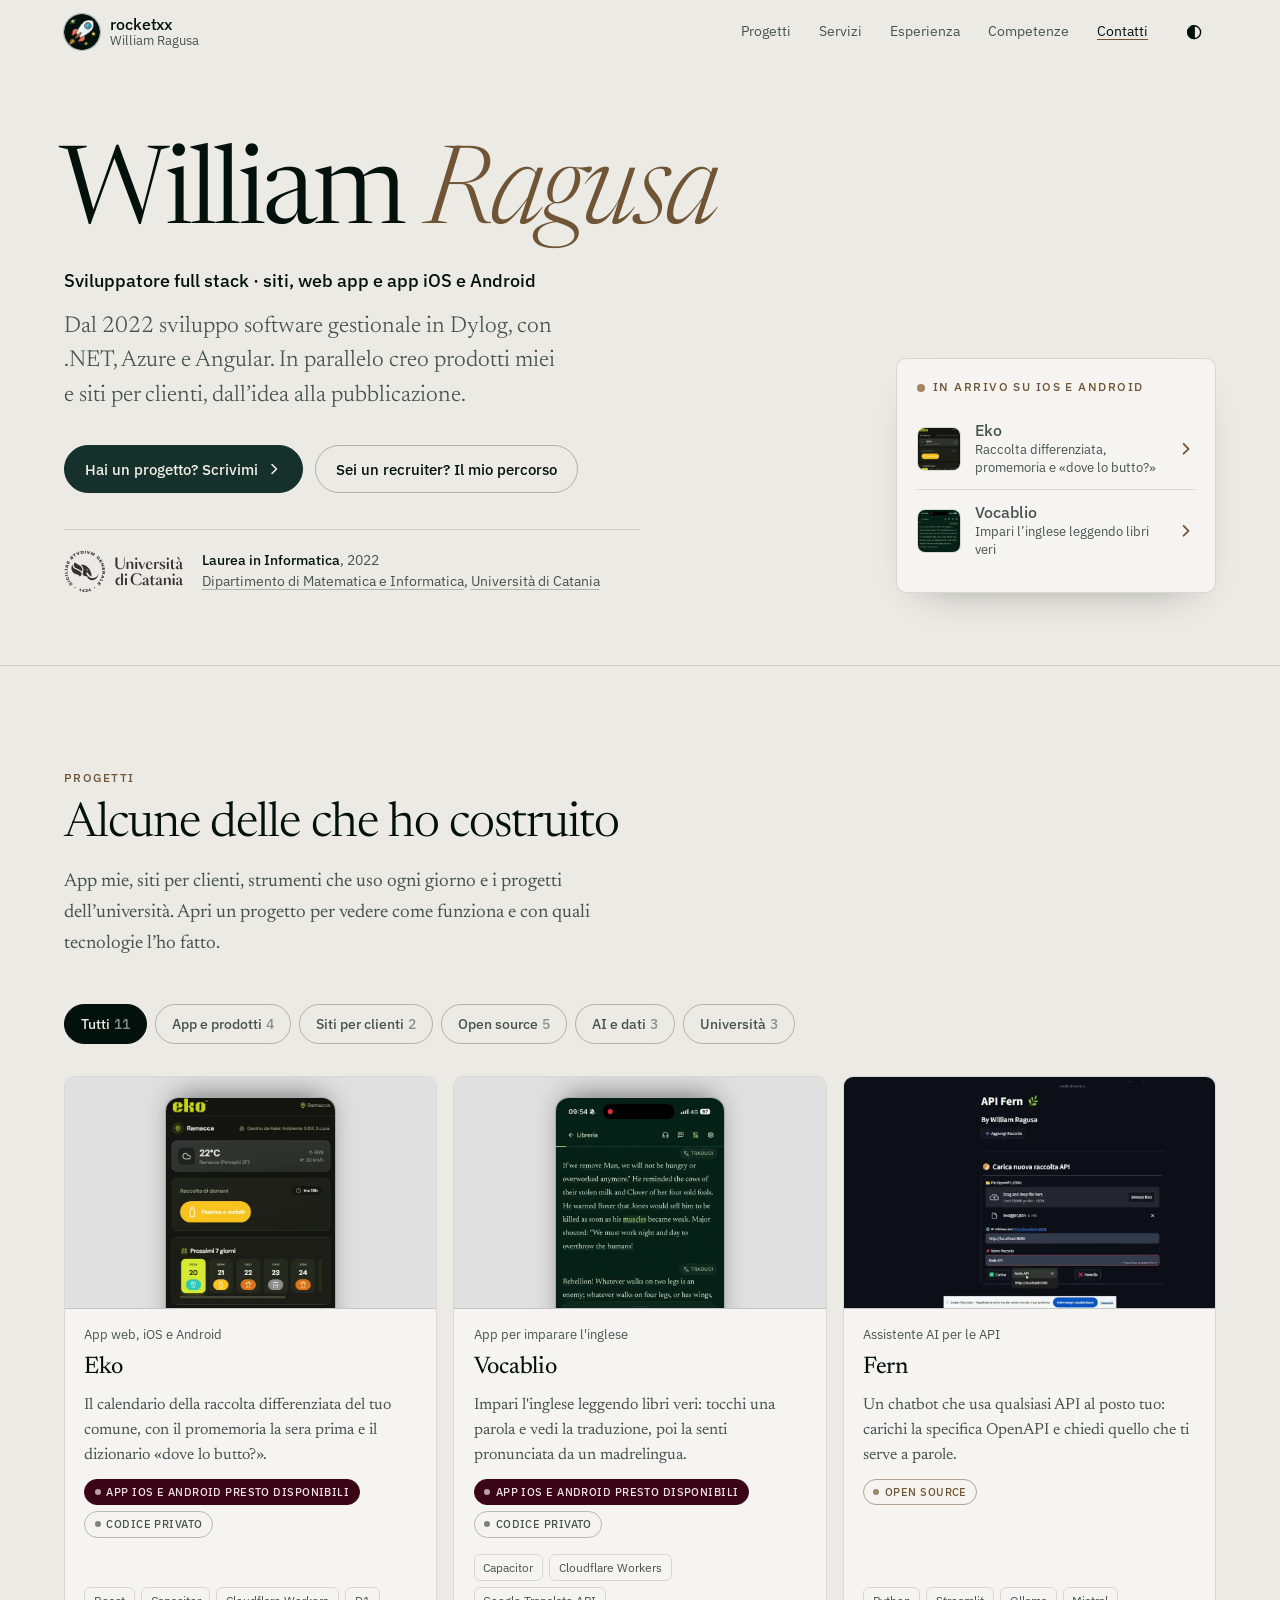
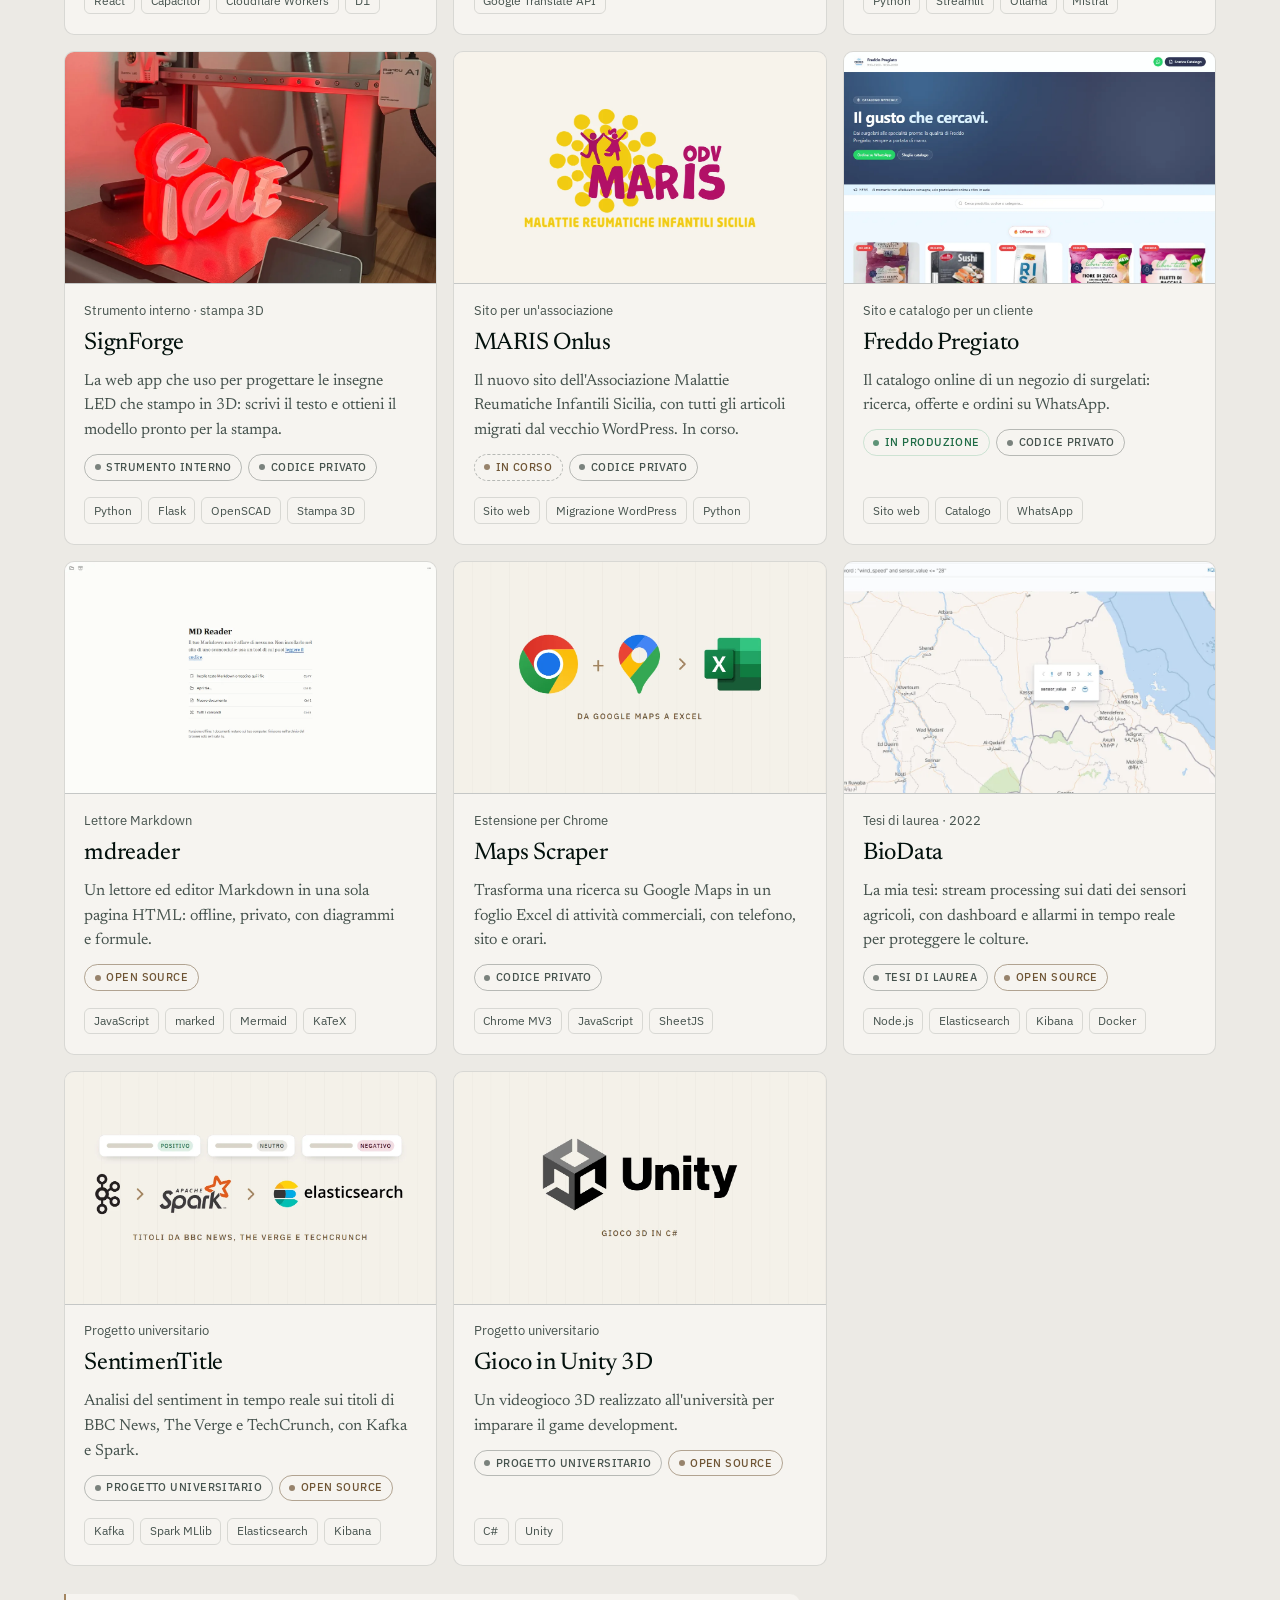
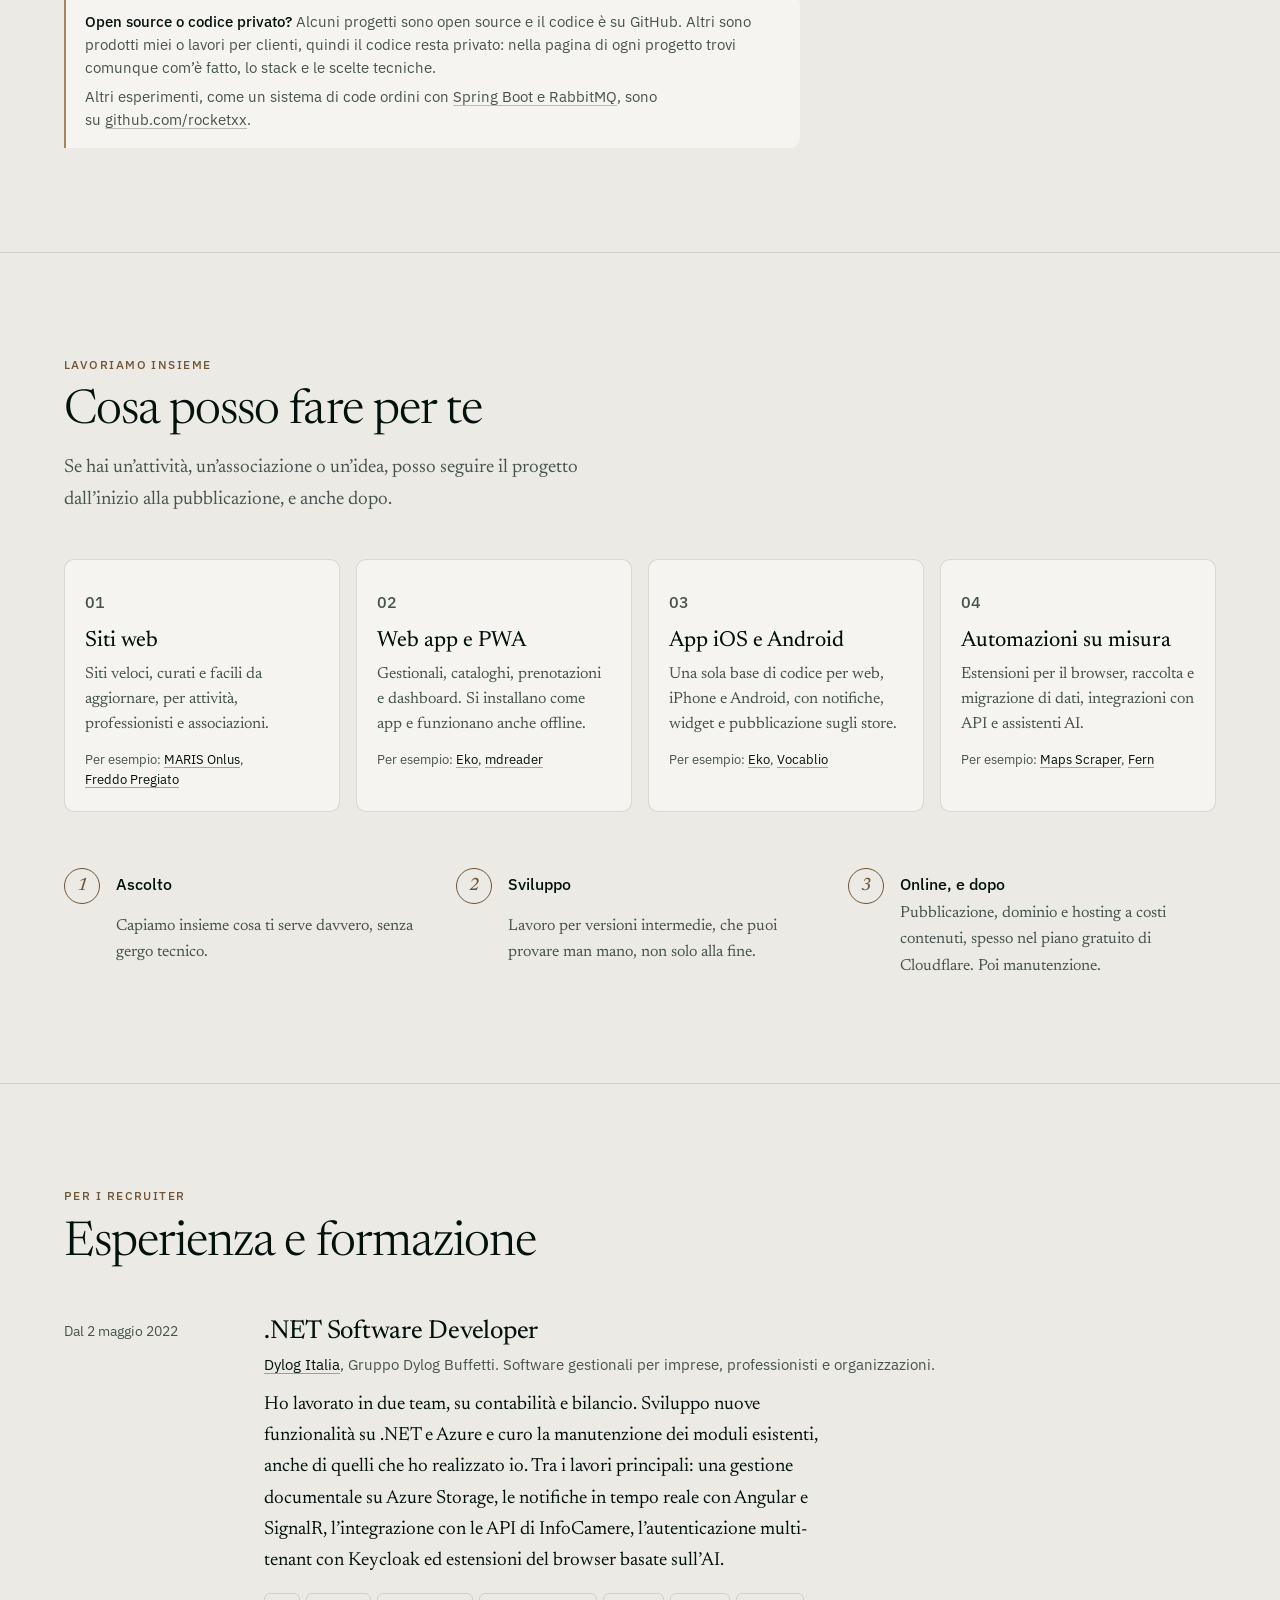
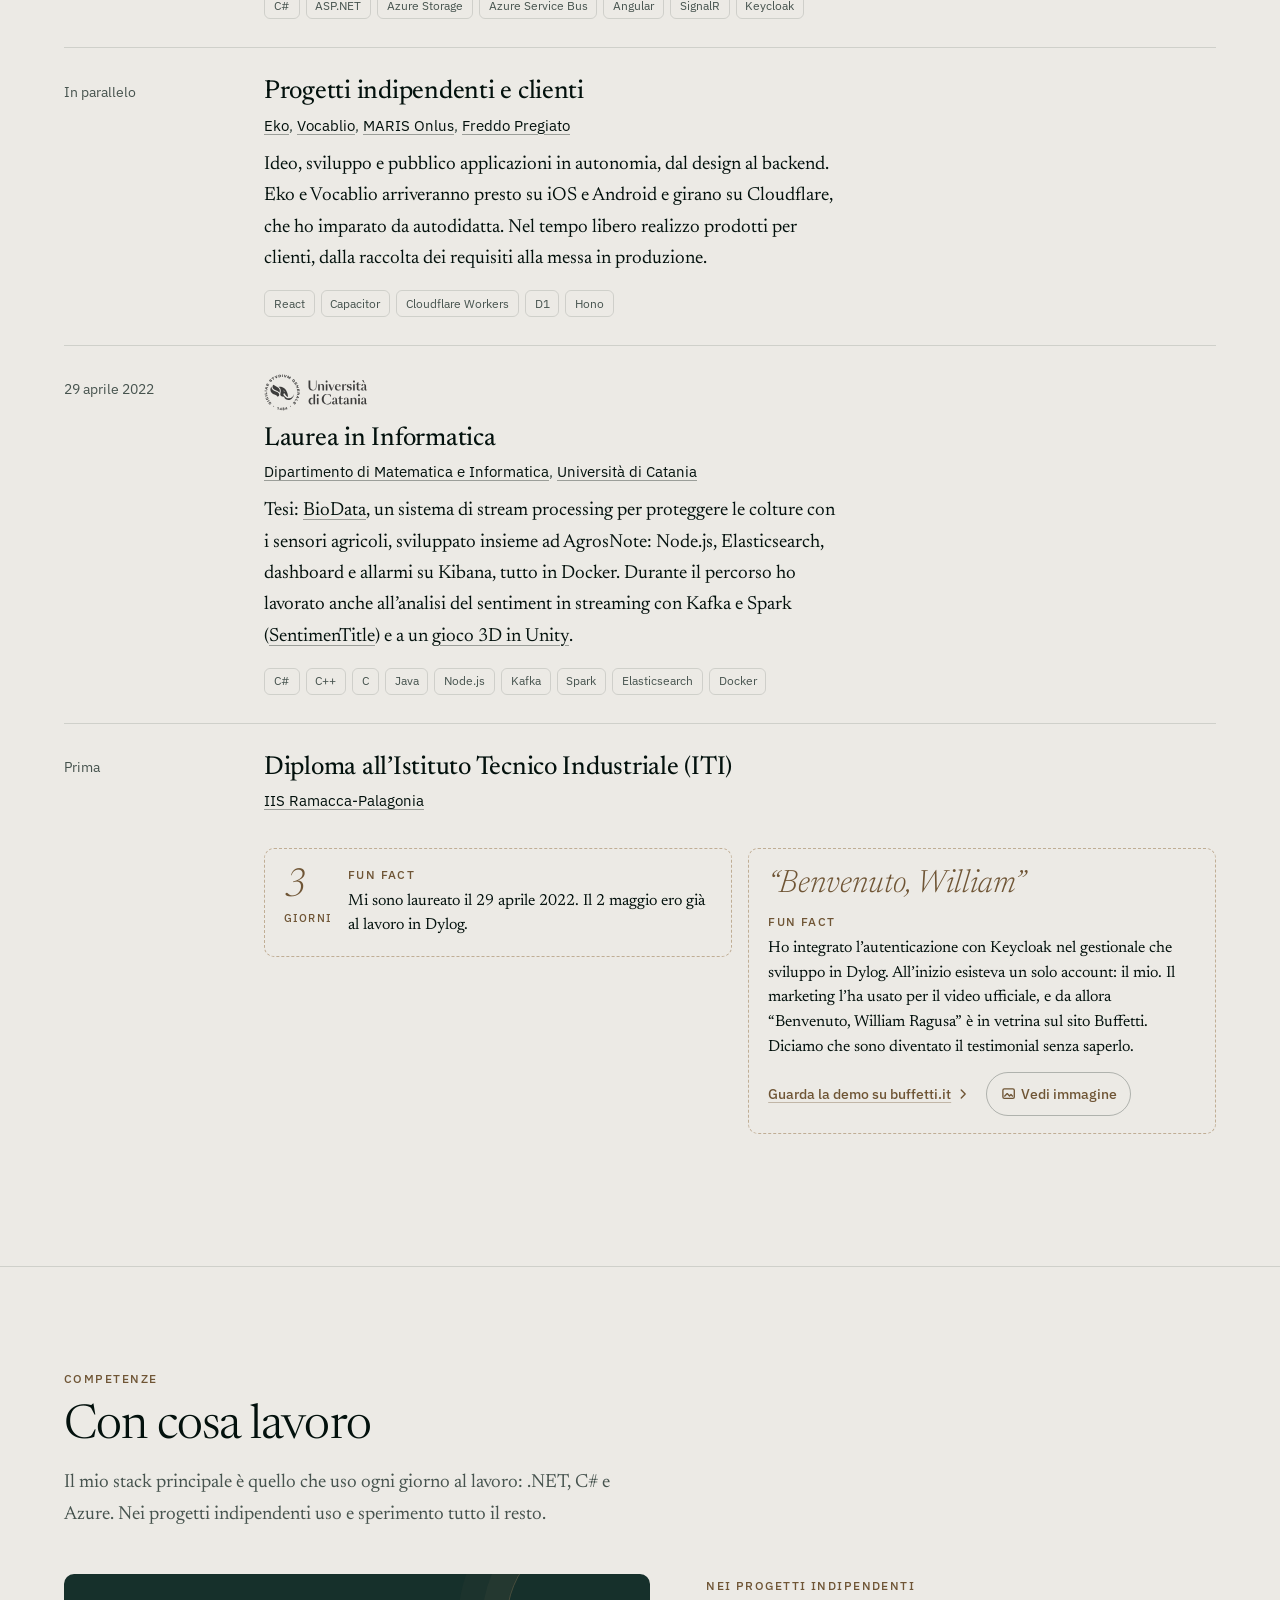
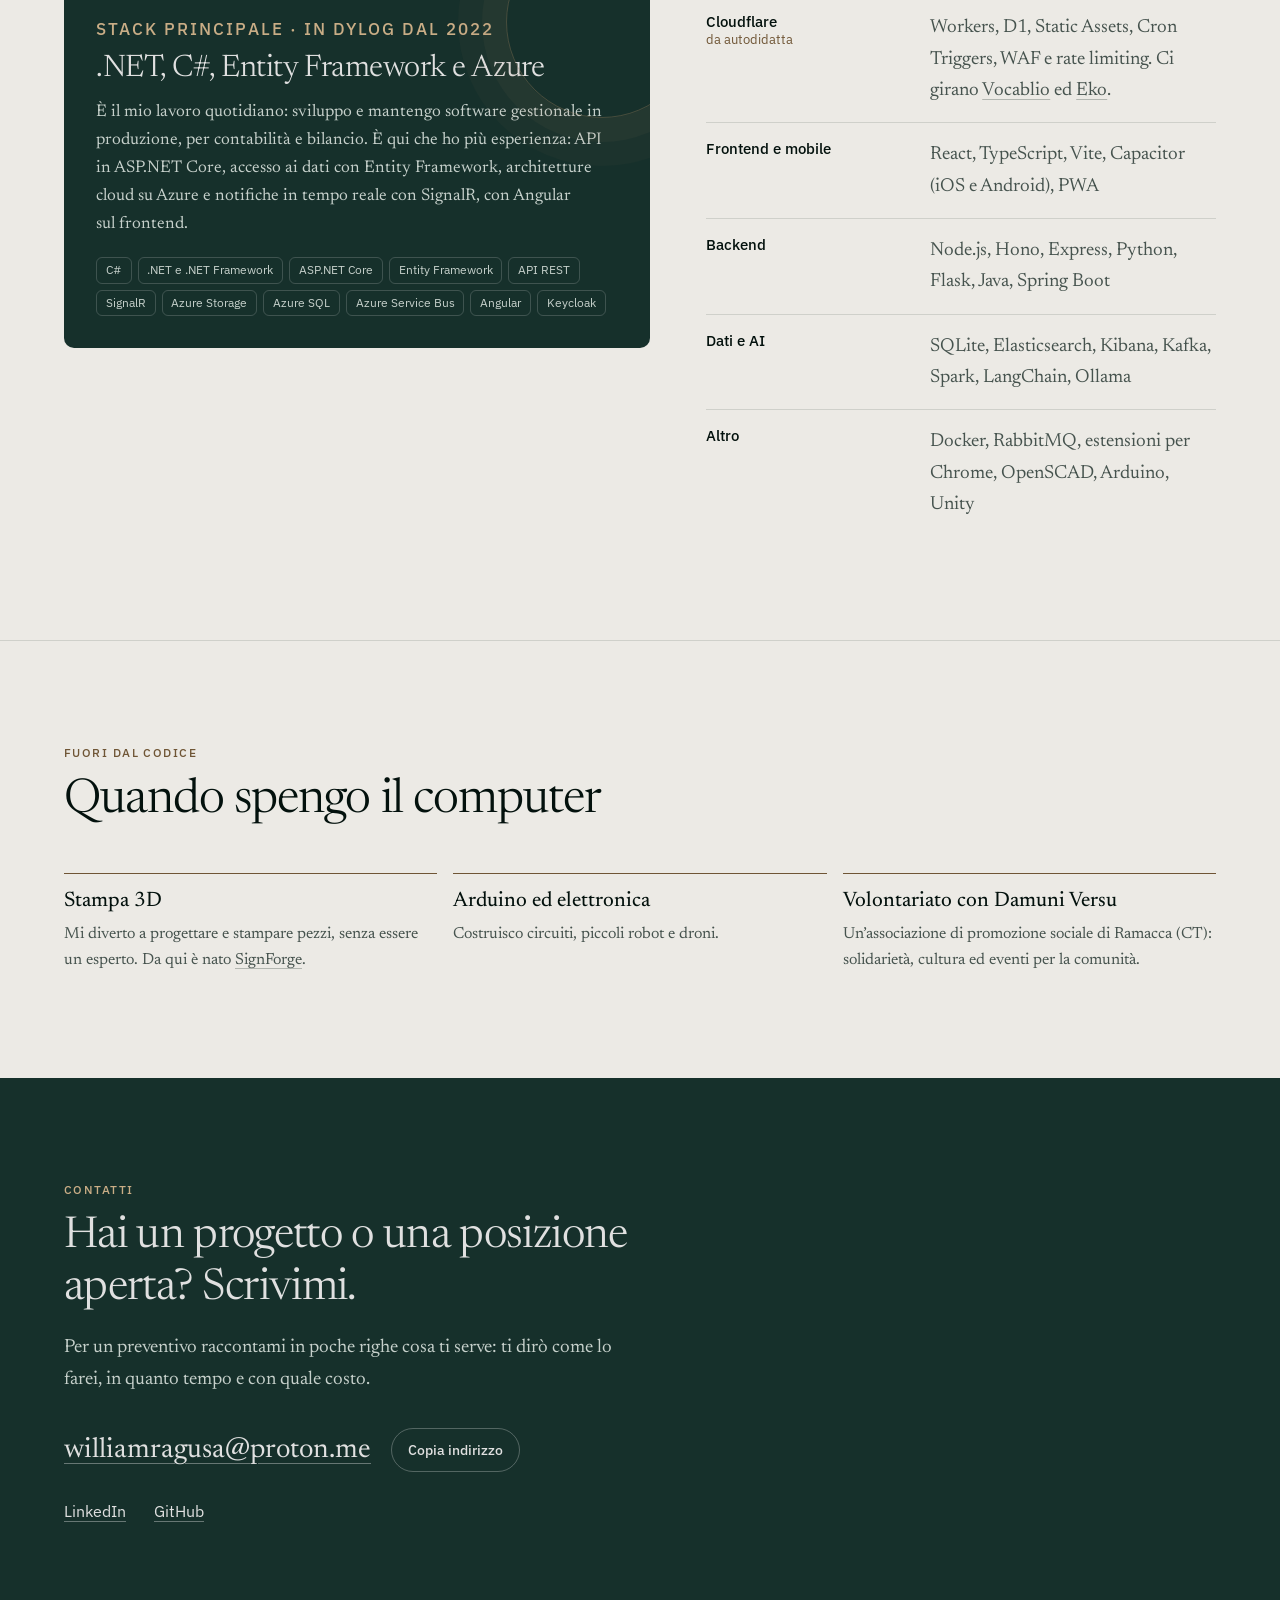
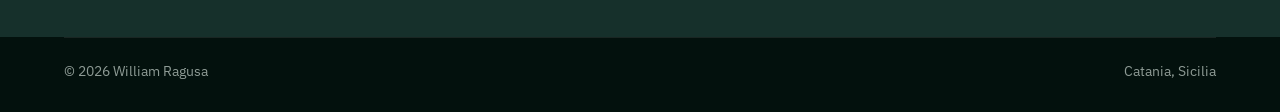
==== commit e7dd918a: "Fun fact Buffetti: pulsante «Vedi immagine» con screenshot salvato nel sito Co-Authored-By: Claude O" ====
--- a/index.html
+++ b/index.html
@@ -675,6 +675,7 @@
               </p>
               <p class="funfact-link">
                 <a href="https://buffetti.it/products/bilancio-cloud-gestione-completa-del-fascicolo-di-bilancio">Guarda la demo su buffetti.it<svg class="chev" viewBox="0 0 16 16" aria-hidden="true" focusable="false"><path d="M6 3.5 10.5 8 6 12.5" fill="none" stroke="currentColor" stroke-width="1.6" stroke-linecap="round" stroke-linejoin="round"/></svg></a>
+                <a class="btn-small" href="assets/img/bilancio-cloud-buffetti.webp" data-lightbox data-alt="Pagina di Bilancio Cloud su buffetti.it: lo schermo del gestionale mostra «Benvenuto, William Ragusa»."><svg viewBox="0 0 16 16" aria-hidden="true" focusable="false"><rect x="2" y="3" width="12" height="10" rx="1.5" fill="none" stroke="currentColor" stroke-width="1.4"/><path d="m3.5 11 3-3 2.5 2.5L10.5 9l2 2" fill="none" stroke="currentColor" stroke-width="1.4" stroke-linejoin="round"/></svg>Vedi immagine</a>
               </p>
             </aside>
           </div>
--- a/assets/css/site.css
+++ b/assets/css/site.css
@@ -518,7 +518,18 @@
   font: italic 300 clamp(1.625rem, 1.4rem + .8vw, 2rem)/1.1 var(--serif);
   color: var(--accent);
 }
-.funfact .funfact-link { font: 500 .875rem var(--sans); }
+.funfact .funfact-link { display: flex; flex-wrap: wrap; align-items: center; gap: .25rem 1rem; font: 500 .875rem var(--sans); }
+.btn-small {
+  display: inline-flex; align-items: center; gap: .4rem;
+  min-height: 2.25rem; padding: 0 .85rem;
+  border: 1px solid var(--line-strong); border-radius: 999px;
+  color: var(--text); text-decoration: none;
+  transition: border-color .2s, color .2s;
+}
+.btn-small svg { width: .95rem; height: .95rem; flex: none; }
+@media (hover: hover) and (pointer: fine) {
+  .btn-small:hover { border-color: var(--accent); color: var(--accent); }
+}
 .funfact-link a { display: inline-flex; align-items: center; gap: .3rem; min-height: var(--tap); color: var(--accent); }
 
 .edu-logo { display: inline-flex; align-items: center; gap: .6rem; }
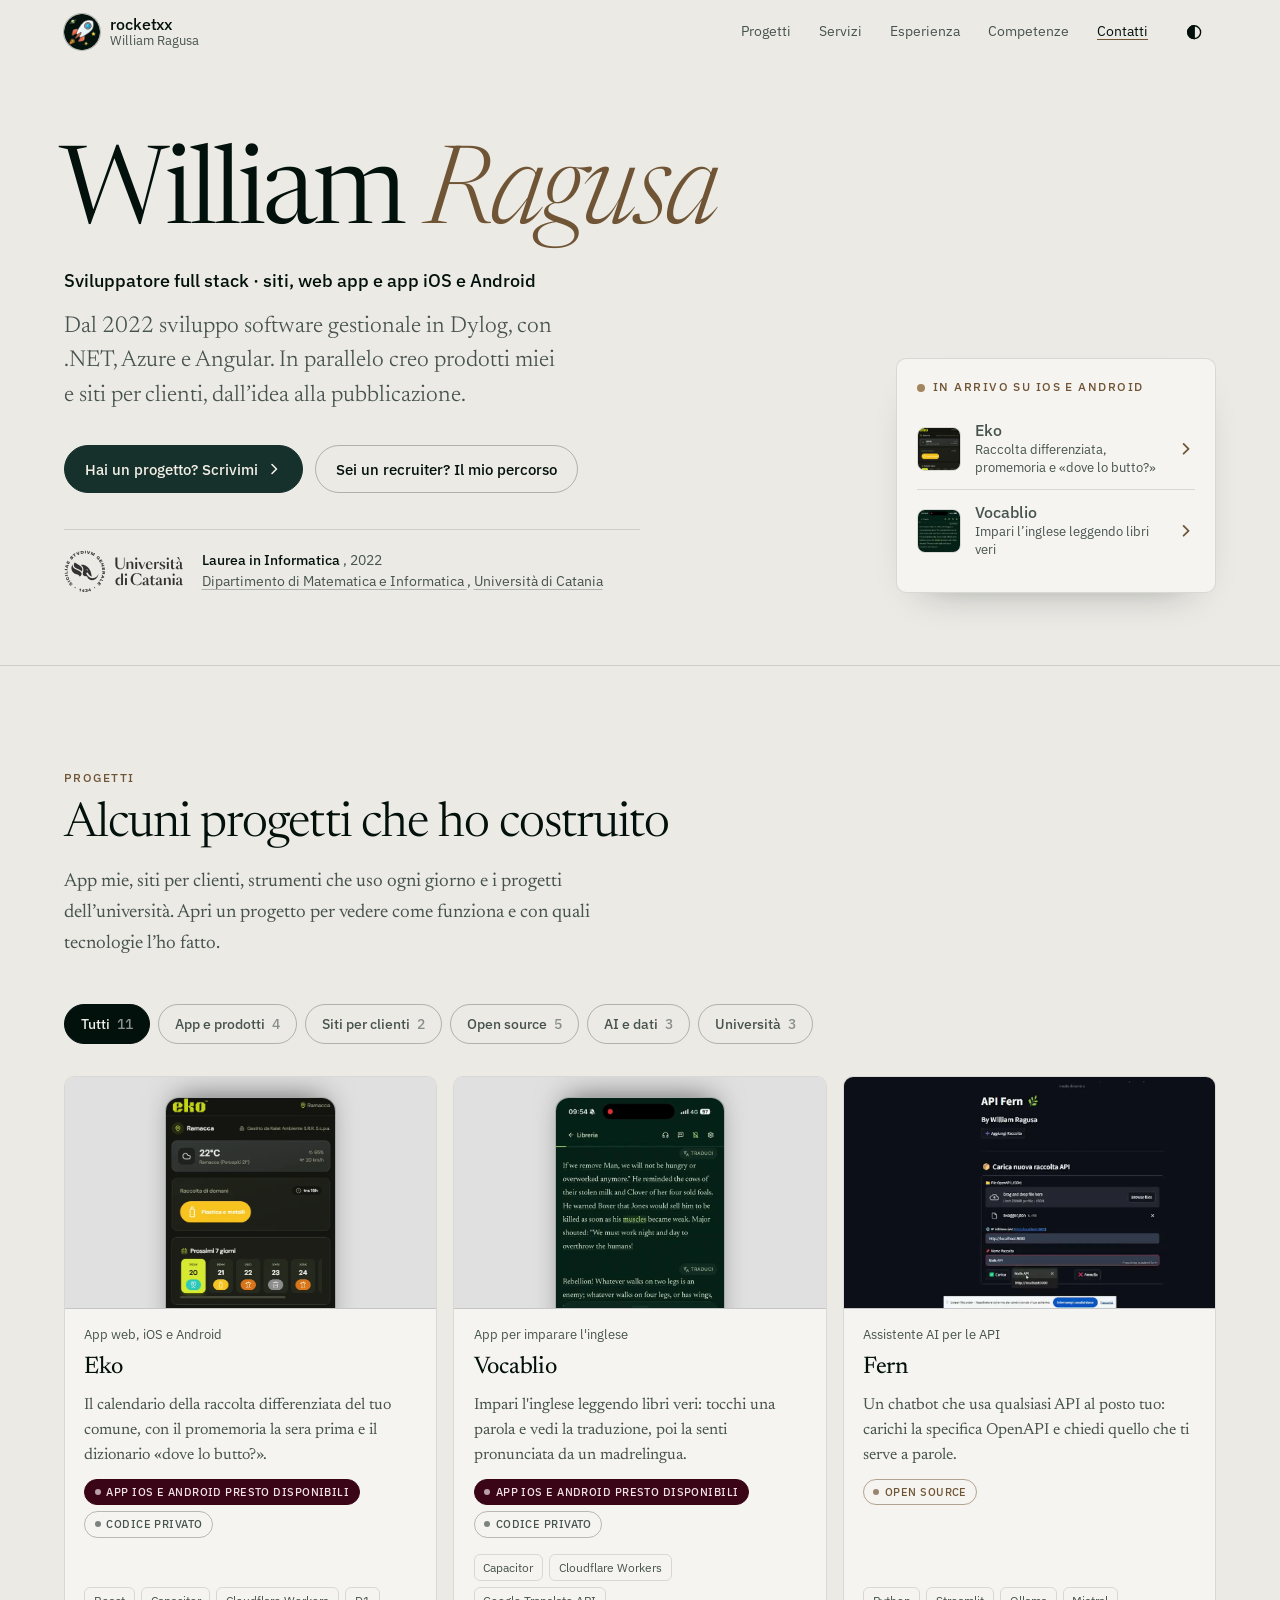
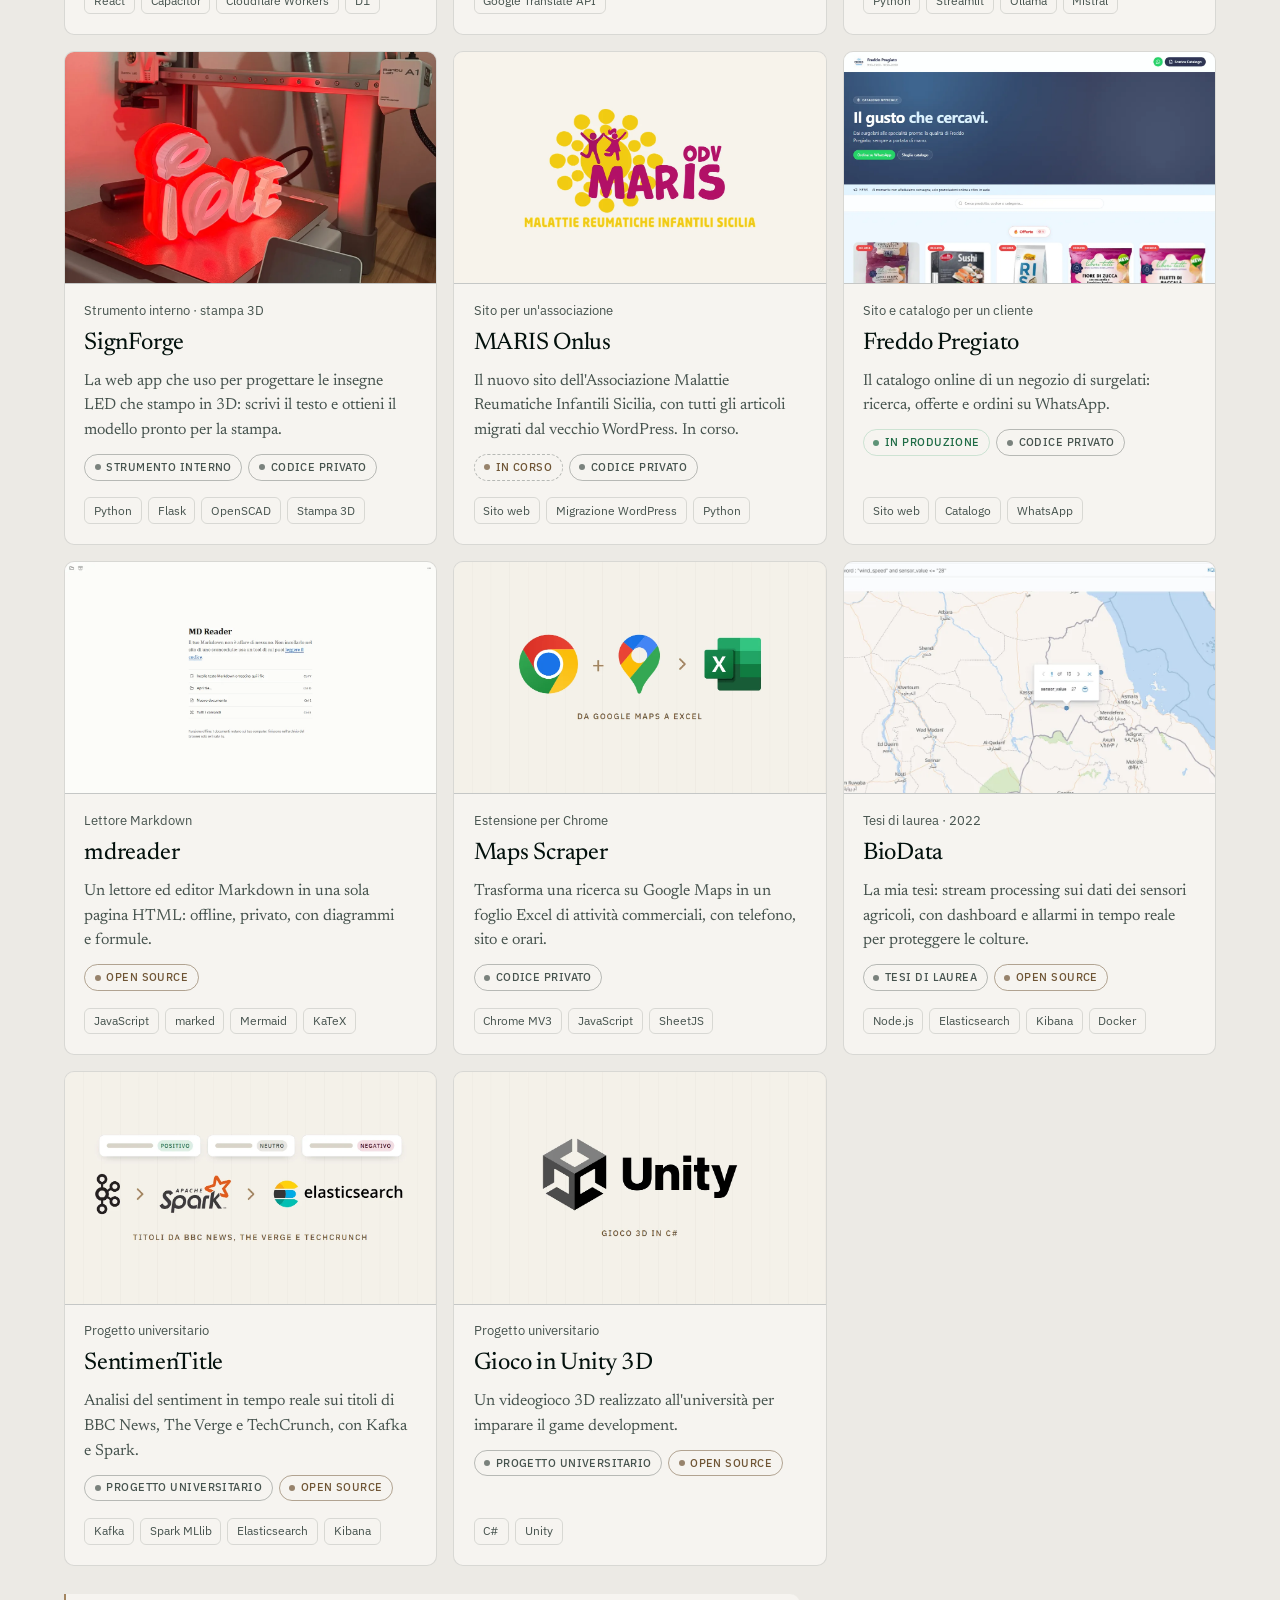
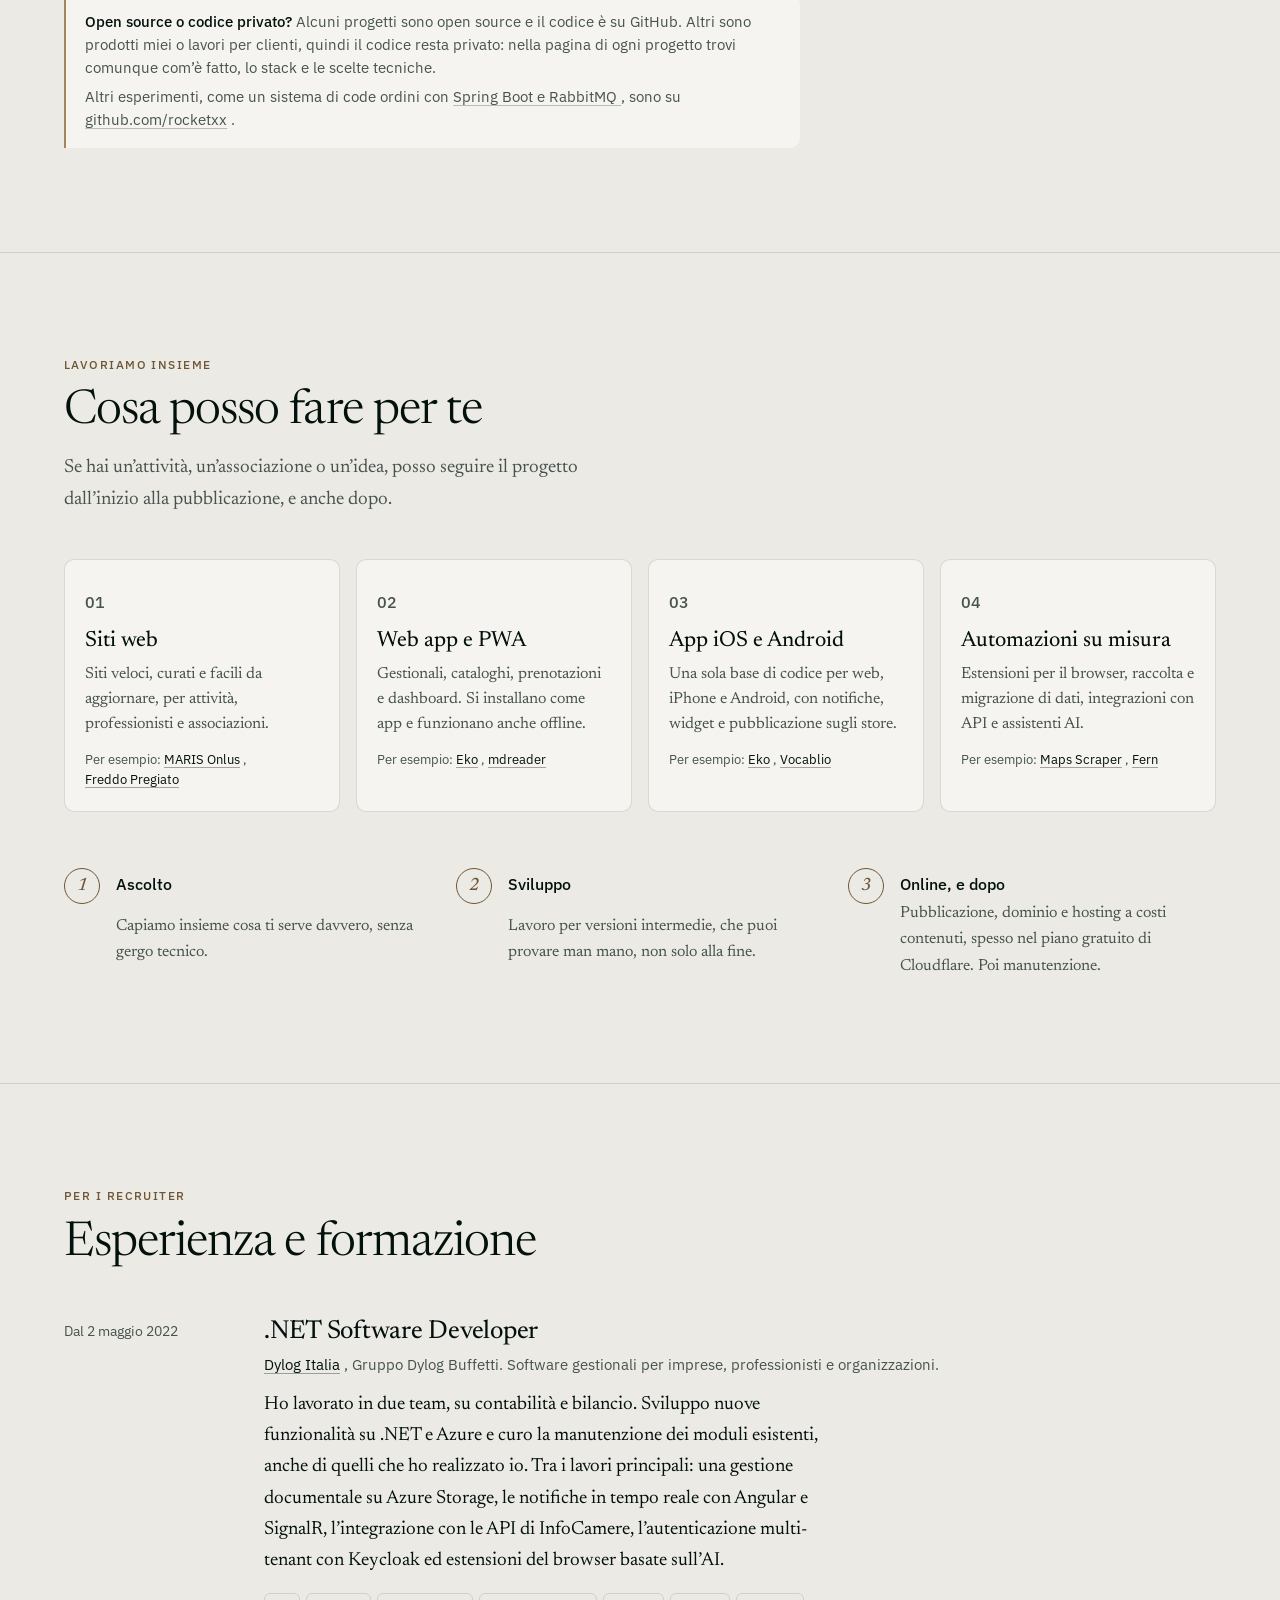
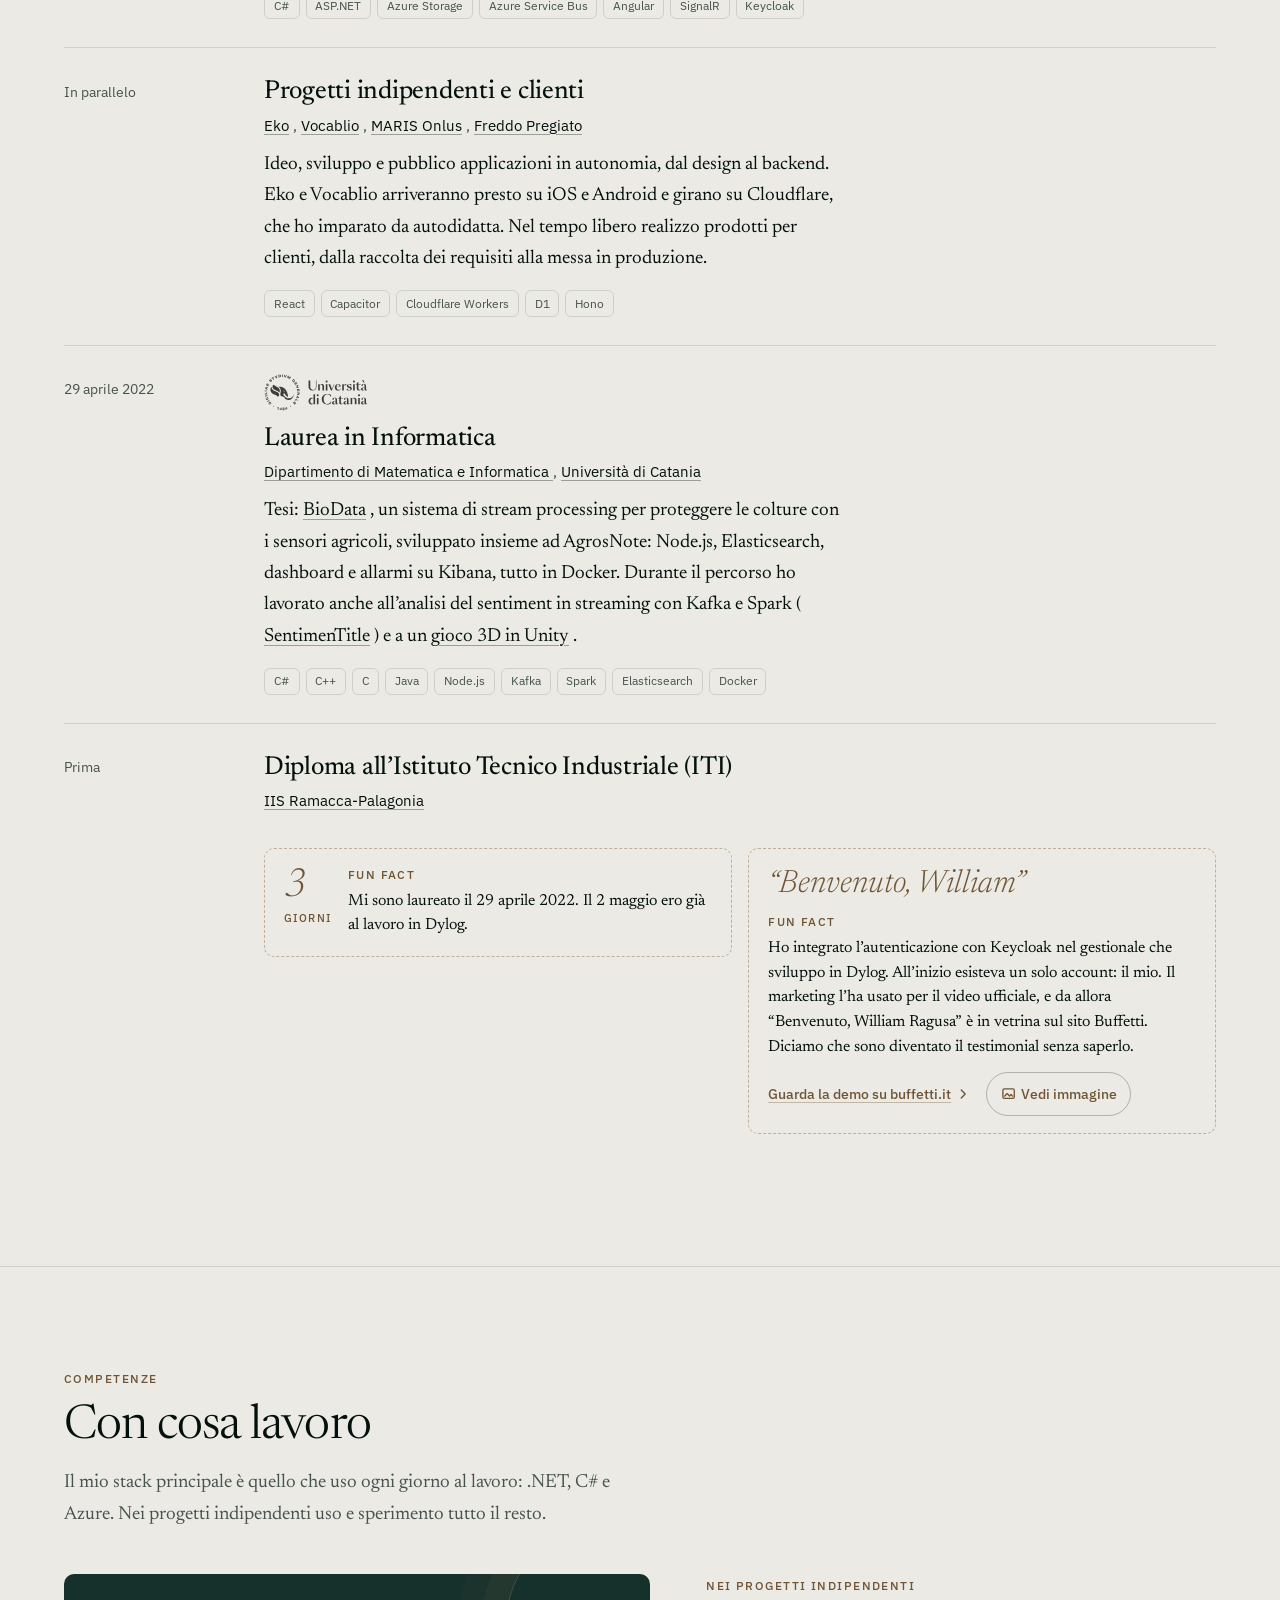
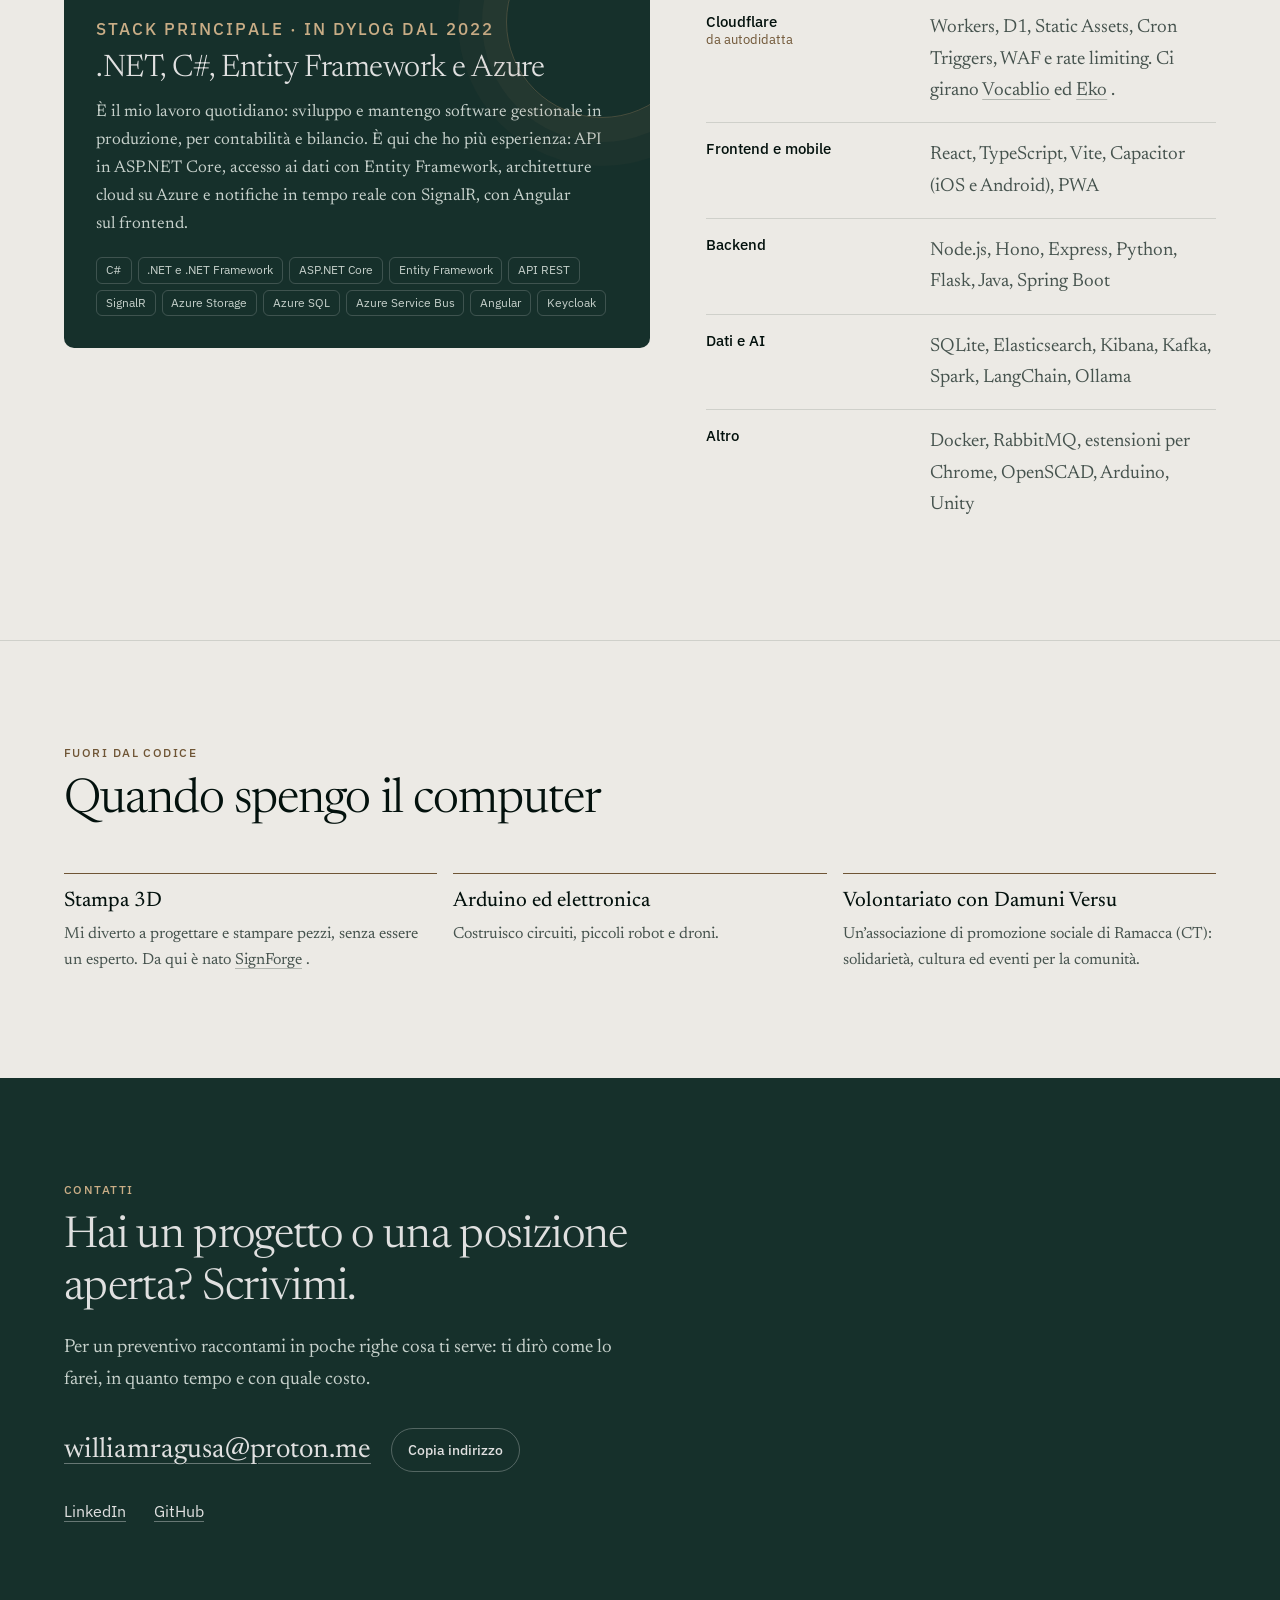
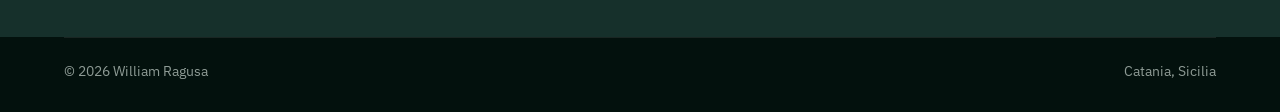
==== commit 889dcc2d: "fix text" ====
--- a/index.html
+++ b/index.html
@@ -201,7 +201,8 @@
               </svg>
             </a>
             <a class="btn btn-ghost" href="#esperienza">
-              Sei un recruiter? Il mio percorso</a>
+              Sei un recruiter? Il mio percorso
+            </a>
           </div>
           <p class="degree">
             <img
@@ -211,10 +212,13 @@
               width="120"
               height="42" />
             <span>
-              <strong>Laurea in Informatica</strong>, 2022
+              <strong>Laurea in Informatica</strong>
+              , 2022
               <br />
               <a href="https://www.dmi.unict.it/">
-                Dipartimento di Matematica e Informatica</a>,
+                Dipartimento di Matematica e Informatica
+              </a>
+              ,
               <a href="https://www.unict.it/">Università di Catania</a>
             </span>
           </p>
@@ -289,7 +293,7 @@
           <div class="section-head">
             <p class="eyebrow">Progetti</p>
             <h2 class="section-title" id="t-progetti">
-              Alcune delle che ho costruito
+              Alcuni progetti che ho costruito
             </h2>
             <p class="section-intro">
               App mie, siti per clienti, strumenti che uso ogni giorno e i
@@ -299,128 +303,363 @@
           </div>
 
           <!-- GALLERY:START (generata) -->
-        <div class="filters" role="group" aria-label="Filtra i progetti" hidden>
-          <button type="button" class="chip" data-filter="all" aria-pressed="true">Tutti</button>
-          <button type="button" class="chip" data-filter="app" aria-pressed="false">App e prodotti</button>
-          <button type="button" class="chip" data-filter="client" aria-pressed="false">Siti per clienti</button>
-          <button type="button" class="chip" data-filter="oss" aria-pressed="false">Open source</button>
-          <button type="button" class="chip" data-filter="ai" aria-pressed="false">AI e dati</button>
-          <button type="button" class="chip" data-filter="uni" aria-pressed="false">Università</button>
-        </div>
-        <p class="sr-only" role="status" id="gallery-status"></p>
-        <ul class="gallery" role="list">
-          <li class="card" data-tags="app">
-            <div class="card-media is-phone"><img src="assets/img/progetti/eko/home.webp" alt="" loading="lazy"></div>
-            <div class="card-body">
-              <p class="card-kind">App web, iOS e Android</p>
-              <h3><a href="progetti/eko.html">Eko</a></h3>
-              <p class="card-desc">Il calendario della raccolta differenziata del tuo comune, con il promemoria la sera prima e il dizionario «dove lo butto?».</p>
-              <p class="badges"><span class="badge badge-soon">App iOS e Android presto disponibili</span><span class="badge badge-private">Codice privato</span></p>
-              <ul class="stack-tags" role="list"><li>React</li><li>Capacitor</li><li>Cloudflare Workers</li><li>D1</li></ul>
-            </div>
-          </li>
-          <li class="card" data-tags="app">
-            <div class="card-media is-phone"><img src="assets/img/progetti/vocablio/demo-poster.webp" alt="" loading="lazy"></div>
-            <div class="card-body">
-              <p class="card-kind">App per imparare l'inglese</p>
-              <h3><a href="progetti/vocablio.html">Vocablio</a></h3>
-              <p class="card-desc">Impari l'inglese leggendo libri veri: tocchi una parola e vedi la traduzione, poi la senti pronunciata da un madrelingua.</p>
-              <p class="badges"><span class="badge badge-soon">App iOS e Android presto disponibili</span><span class="badge badge-private">Codice privato</span></p>
-              <ul class="stack-tags" role="list"><li>Capacitor</li><li>Cloudflare Workers</li><li>Google Translate API</li></ul>
-            </div>
-          </li>
-          <li class="card" data-tags="oss ai">
-            <div class="card-media"><img src="assets/img/progetti/fern/thumb.webp" alt="" loading="lazy" width="1200" height="750"></div>
-            <div class="card-body">
-              <p class="card-kind">Assistente AI per le API</p>
-              <h3><a href="progetti/fern.html">Fern</a></h3>
-              <p class="card-desc">Un chatbot che usa qualsiasi API al posto tuo: carichi la specifica OpenAPI e chiedi quello che ti serve a parole.</p>
-              <p class="badges"><span class="badge badge-oss">Open source</span></p>
-              <ul class="stack-tags" role="list"><li>Python</li><li>Streamlit</li><li>Ollama</li><li>Mistral</li></ul>
-            </div>
-          </li>
-          <li class="card" data-tags="app">
-            <div class="card-media"><img src="assets/img/progetti/signforge/cover.webp" alt="" loading="lazy" width="1200" height="750"></div>
-            <div class="card-body">
-              <p class="card-kind">Strumento interno · stampa 3D</p>
-              <h3><a href="progetti/signforge.html">SignForge</a></h3>
-              <p class="card-desc">La web app che uso per progettare le insegne LED che stampo in 3D: scrivi il testo e ottieni il modello pronto per la stampa.</p>
-              <p class="badges"><span class="badge badge-private">Strumento interno</span><span class="badge badge-private">Codice privato</span></p>
-              <ul class="stack-tags" role="list"><li>Python</li><li>Flask</li><li>OpenSCAD</li><li>Stampa 3D</li></ul>
-            </div>
-          </li>
-          <li class="card" data-tags="client">
-            <div class="card-media"><img src="assets/img/progetti/maris-onlus/logo.webp" alt="" loading="lazy" width="1200" height="750"></div>
-            <div class="card-body">
-              <p class="card-kind">Sito per un'associazione</p>
-              <h3><a href="progetti/maris-onlus.html">MARIS Onlus</a></h3>
-              <p class="card-desc">Il nuovo sito dell'Associazione Malattie Reumatiche Infantili Sicilia, con tutti gli articoli migrati dal vecchio WordPress. In corso.</p>
-              <p class="badges"><span class="badge badge-wip">In corso</span><span class="badge badge-private">Codice privato</span></p>
-              <ul class="stack-tags" role="list"><li>Sito web</li><li>Migrazione WordPress</li><li>Python</li></ul>
-            </div>
-          </li>
-          <li class="card" data-tags="client">
-            <div class="card-media"><img src="assets/img/progetti/freddo-pregiato/home.webp" alt="" loading="lazy" width="1200" height="750"></div>
-            <div class="card-body">
-              <p class="card-kind">Sito e catalogo per un cliente</p>
-              <h3><a href="progetti/freddo-pregiato.html">Freddo Pregiato</a></h3>
-              <p class="card-desc">Il catalogo online di un negozio di surgelati: ricerca, offerte e ordini su WhatsApp.</p>
-              <p class="badges"><span class="badge badge-live">In produzione</span><span class="badge badge-private">Codice privato</span></p>
-              <ul class="stack-tags" role="list"><li>Sito web</li><li>Catalogo</li><li>WhatsApp</li></ul>
-            </div>
-          </li>
-          <li class="card" data-tags="oss">
-            <div class="card-media"><img src="assets/img/progetti/mdreader/home.webp" alt="" loading="lazy" width="1200" height="750"></div>
-            <div class="card-body">
-              <p class="card-kind">Lettore Markdown</p>
-              <h3><a href="progetti/mdreader.html">mdreader</a></h3>
-              <p class="card-desc">Un lettore ed editor Markdown in una sola pagina HTML: offline, privato, con diagrammi e formule.</p>
-              <p class="badges"><span class="badge badge-oss">Open source</span></p>
-              <ul class="stack-tags" role="list"><li>JavaScript</li><li>marked</li><li>Mermaid</li><li>KaTeX</li></ul>
-            </div>
-          </li>
-          <li class="card" data-tags="app">
-            <div class="card-media"><img src="assets/img/progetti/maps-scraper/cover.webp" alt="" loading="lazy" width="1200" height="750"></div>
-            <div class="card-body">
-              <p class="card-kind">Estensione per Chrome</p>
-              <h3><a href="progetti/maps-scraper.html">Maps Scraper</a></h3>
-              <p class="card-desc">Trasforma una ricerca su Google Maps in un foglio Excel di attività commerciali, con telefono, sito e orari.</p>
-              <p class="badges"><span class="badge badge-private">Codice privato</span></p>
-              <ul class="stack-tags" role="list"><li>Chrome MV3</li><li>JavaScript</li><li>SheetJS</li></ul>
-            </div>
-          </li>
-          <li class="card" data-tags="oss ai uni">
-            <div class="card-media"><img src="assets/img/progetti/biodata/kibana-mappa.webp" alt="" loading="lazy" width="1200" height="750"></div>
-            <div class="card-body">
-              <p class="card-kind">Tesi di laurea · 2022</p>
-              <h3><a href="progetti/biodata.html">BioData</a></h3>
-              <p class="card-desc">La mia tesi: stream processing sui dati dei sensori agricoli, con dashboard e allarmi in tempo reale per proteggere le colture.</p>
-              <p class="badges"><span class="badge badge-uni">Tesi di laurea</span><span class="badge badge-oss">Open source</span></p>
-              <ul class="stack-tags" role="list"><li>Node.js</li><li>Elasticsearch</li><li>Kibana</li><li>Docker</li></ul>
-            </div>
-          </li>
-          <li class="card" data-tags="oss ai uni">
-            <div class="card-media"><img src="assets/img/progetti/sentimentitle/cover.webp" alt="" loading="lazy" width="1200" height="750"></div>
-            <div class="card-body">
-              <p class="card-kind">Progetto universitario</p>
-              <h3><a href="progetti/sentimentitle.html">SentimenTitle</a></h3>
-              <p class="card-desc">Analisi del sentiment in tempo reale sui titoli di BBC News, The Verge e TechCrunch, con Kafka e Spark.</p>
-              <p class="badges"><span class="badge badge-uni">Progetto universitario</span><span class="badge badge-oss">Open source</span></p>
-              <ul class="stack-tags" role="list"><li>Kafka</li><li>Spark MLlib</li><li>Elasticsearch</li><li>Kibana</li></ul>
-            </div>
-          </li>
-          <li class="card" data-tags="oss uni">
-            <div class="card-media"><img src="assets/img/progetti/gioco-unity/cover.webp" alt="" loading="lazy" width="1200" height="750"></div>
-            <div class="card-body">
-              <p class="card-kind">Progetto universitario</p>
-              <h3><a href="progetti/gioco-unity.html">Gioco in Unity 3D</a></h3>
-              <p class="card-desc">Un videogioco 3D realizzato all'università per imparare il game development.</p>
-              <p class="badges"><span class="badge badge-uni">Progetto universitario</span><span class="badge badge-oss">Open source</span></p>
-              <ul class="stack-tags" role="list"><li>C#</li><li>Unity</li></ul>
-            </div>
-          </li>
-        </ul>
-        <!-- GALLERY:END -->
+          <div
+            class="filters"
+            role="group"
+            aria-label="Filtra i progetti"
+            hidden>
+            <button
+              type="button"
+              class="chip"
+              data-filter="all"
+              aria-pressed="true">
+              Tutti
+            </button>
+            <button
+              type="button"
+              class="chip"
+              data-filter="app"
+              aria-pressed="false">
+              App e prodotti
+            </button>
+            <button
+              type="button"
+              class="chip"
+              data-filter="client"
+              aria-pressed="false">
+              Siti per clienti
+            </button>
+            <button
+              type="button"
+              class="chip"
+              data-filter="oss"
+              aria-pressed="false">
+              Open source
+            </button>
+            <button
+              type="button"
+              class="chip"
+              data-filter="ai"
+              aria-pressed="false">
+              AI e dati
+            </button>
+            <button
+              type="button"
+              class="chip"
+              data-filter="uni"
+              aria-pressed="false">
+              Università
+            </button>
+          </div>
+          <p class="sr-only" role="status" id="gallery-status"></p>
+          <ul class="gallery" role="list">
+            <li class="card" data-tags="app">
+              <div class="card-media is-phone">
+                <img
+                  src="assets/img/progetti/eko/home.webp"
+                  alt=""
+                  loading="lazy" />
+              </div>
+              <div class="card-body">
+                <p class="card-kind">App web, iOS e Android</p>
+                <h3><a href="progetti/eko.html">Eko</a></h3>
+                <p class="card-desc">
+                  Il calendario della raccolta differenziata del tuo comune, con
+                  il promemoria la sera prima e il dizionario «dove lo butto?».
+                </p>
+                <p class="badges">
+                  <span class="badge badge-soon">
+                    App iOS e Android presto disponibili
+                  </span>
+                  <span class="badge badge-private">Codice privato</span>
+                </p>
+                <ul class="stack-tags" role="list">
+                  <li>React</li>
+                  <li>Capacitor</li>
+                  <li>Cloudflare Workers</li>
+                  <li>D1</li>
+                </ul>
+              </div>
+            </li>
+            <li class="card" data-tags="app">
+              <div class="card-media is-phone">
+                <img
+                  src="assets/img/progetti/vocablio/demo-poster.webp"
+                  alt=""
+                  loading="lazy" />
+              </div>
+              <div class="card-body">
+                <p class="card-kind">App per imparare l'inglese</p>
+                <h3><a href="progetti/vocablio.html">Vocablio</a></h3>
+                <p class="card-desc">
+                  Impari l'inglese leggendo libri veri: tocchi una parola e vedi
+                  la traduzione, poi la senti pronunciata da un madrelingua.
+                </p>
+                <p class="badges">
+                  <span class="badge badge-soon">
+                    App iOS e Android presto disponibili
+                  </span>
+                  <span class="badge badge-private">Codice privato</span>
+                </p>
+                <ul class="stack-tags" role="list">
+                  <li>Capacitor</li>
+                  <li>Cloudflare Workers</li>
+                  <li>Google Translate API</li>
+                </ul>
+              </div>
+            </li>
+            <li class="card" data-tags="oss ai">
+              <div class="card-media">
+                <img
+                  src="assets/img/progetti/fern/thumb.webp"
+                  alt=""
+                  loading="lazy"
+                  width="1200"
+                  height="750" />
+              </div>
+              <div class="card-body">
+                <p class="card-kind">Assistente AI per le API</p>
+                <h3><a href="progetti/fern.html">Fern</a></h3>
+                <p class="card-desc">
+                  Un chatbot che usa qualsiasi API al posto tuo: carichi la
+                  specifica OpenAPI e chiedi quello che ti serve a parole.
+                </p>
+                <p class="badges">
+                  <span class="badge badge-oss">Open source</span>
+                </p>
+                <ul class="stack-tags" role="list">
+                  <li>Python</li>
+                  <li>Streamlit</li>
+                  <li>Ollama</li>
+                  <li>Mistral</li>
+                </ul>
+              </div>
+            </li>
+            <li class="card" data-tags="app">
+              <div class="card-media">
+                <img
+                  src="assets/img/progetti/signforge/cover.webp"
+                  alt=""
+                  loading="lazy"
+                  width="1200"
+                  height="750" />
+              </div>
+              <div class="card-body">
+                <p class="card-kind">Strumento interno · stampa 3D</p>
+                <h3><a href="progetti/signforge.html">SignForge</a></h3>
+                <p class="card-desc">
+                  La web app che uso per progettare le insegne LED che stampo in
+                  3D: scrivi il testo e ottieni il modello pronto per la stampa.
+                </p>
+                <p class="badges">
+                  <span class="badge badge-private">Strumento interno</span>
+                  <span class="badge badge-private">Codice privato</span>
+                </p>
+                <ul class="stack-tags" role="list">
+                  <li>Python</li>
+                  <li>Flask</li>
+                  <li>OpenSCAD</li>
+                  <li>Stampa 3D</li>
+                </ul>
+              </div>
+            </li>
+            <li class="card" data-tags="client">
+              <div class="card-media">
+                <img
+                  src="assets/img/progetti/maris-onlus/logo.webp"
+                  alt=""
+                  loading="lazy"
+                  width="1200"
+                  height="750" />
+              </div>
+              <div class="card-body">
+                <p class="card-kind">Sito per un'associazione</p>
+                <h3><a href="progetti/maris-onlus.html">MARIS Onlus</a></h3>
+                <p class="card-desc">
+                  Il nuovo sito dell'Associazione Malattie Reumatiche Infantili
+                  Sicilia, con tutti gli articoli migrati dal vecchio WordPress.
+                  In corso.
+                </p>
+                <p class="badges">
+                  <span class="badge badge-wip">In corso</span>
+                  <span class="badge badge-private">Codice privato</span>
+                </p>
+                <ul class="stack-tags" role="list">
+                  <li>Sito web</li>
+                  <li>Migrazione WordPress</li>
+                  <li>Python</li>
+                </ul>
+              </div>
+            </li>
+            <li class="card" data-tags="client">
+              <div class="card-media">
+                <img
+                  src="assets/img/progetti/freddo-pregiato/home.webp"
+                  alt=""
+                  loading="lazy"
+                  width="1200"
+                  height="750" />
+              </div>
+              <div class="card-body">
+                <p class="card-kind">Sito e catalogo per un cliente</p>
+                <h3>
+                  <a href="progetti/freddo-pregiato.html">Freddo Pregiato</a>
+                </h3>
+                <p class="card-desc">
+                  Il catalogo online di un negozio di surgelati: ricerca,
+                  offerte e ordini su WhatsApp.
+                </p>
+                <p class="badges">
+                  <span class="badge badge-live">In produzione</span>
+                  <span class="badge badge-private">Codice privato</span>
+                </p>
+                <ul class="stack-tags" role="list">
+                  <li>Sito web</li>
+                  <li>Catalogo</li>
+                  <li>WhatsApp</li>
+                </ul>
+              </div>
+            </li>
+            <li class="card" data-tags="oss">
+              <div class="card-media">
+                <img
+                  src="assets/img/progetti/mdreader/home.webp"
+                  alt=""
+                  loading="lazy"
+                  width="1200"
+                  height="750" />
+              </div>
+              <div class="card-body">
+                <p class="card-kind">Lettore Markdown</p>
+                <h3><a href="progetti/mdreader.html">mdreader</a></h3>
+                <p class="card-desc">
+                  Un lettore ed editor Markdown in una sola pagina HTML:
+                  offline, privato, con diagrammi e formule.
+                </p>
+                <p class="badges">
+                  <span class="badge badge-oss">Open source</span>
+                </p>
+                <ul class="stack-tags" role="list">
+                  <li>JavaScript</li>
+                  <li>marked</li>
+                  <li>Mermaid</li>
+                  <li>KaTeX</li>
+                </ul>
+              </div>
+            </li>
+            <li class="card" data-tags="app">
+              <div class="card-media">
+                <img
+                  src="assets/img/progetti/maps-scraper/cover.webp"
+                  alt=""
+                  loading="lazy"
+                  width="1200"
+                  height="750" />
+              </div>
+              <div class="card-body">
+                <p class="card-kind">Estensione per Chrome</p>
+                <h3><a href="progetti/maps-scraper.html">Maps Scraper</a></h3>
+                <p class="card-desc">
+                  Trasforma una ricerca su Google Maps in un foglio Excel di
+                  attività commerciali, con telefono, sito e orari.
+                </p>
+                <p class="badges">
+                  <span class="badge badge-private">Codice privato</span>
+                </p>
+                <ul class="stack-tags" role="list">
+                  <li>Chrome MV3</li>
+                  <li>JavaScript</li>
+                  <li>SheetJS</li>
+                </ul>
+              </div>
+            </li>
+            <li class="card" data-tags="oss ai uni">
+              <div class="card-media">
+                <img
+                  src="assets/img/progetti/biodata/kibana-mappa.webp"
+                  alt=""
+                  loading="lazy"
+                  width="1200"
+                  height="750" />
+              </div>
+              <div class="card-body">
+                <p class="card-kind">Tesi di laurea · 2022</p>
+                <h3><a href="progetti/biodata.html">BioData</a></h3>
+                <p class="card-desc">
+                  La mia tesi: stream processing sui dati dei sensori agricoli,
+                  con dashboard e allarmi in tempo reale per proteggere le
+                  colture.
+                </p>
+                <p class="badges">
+                  <span class="badge badge-uni">Tesi di laurea</span>
+                  <span class="badge badge-oss">Open source</span>
+                </p>
+                <ul class="stack-tags" role="list">
+                  <li>Node.js</li>
+                  <li>Elasticsearch</li>
+                  <li>Kibana</li>
+                  <li>Docker</li>
+                </ul>
+              </div>
+            </li>
+            <li class="card" data-tags="oss ai uni">
+              <div class="card-media">
+                <img
+                  src="assets/img/progetti/sentimentitle/cover.webp"
+                  alt=""
+                  loading="lazy"
+                  width="1200"
+                  height="750" />
+              </div>
+              <div class="card-body">
+                <p class="card-kind">Progetto universitario</p>
+                <h3><a href="progetti/sentimentitle.html">SentimenTitle</a></h3>
+                <p class="card-desc">
+                  Analisi del sentiment in tempo reale sui titoli di BBC News,
+                  The Verge e TechCrunch, con Kafka e Spark.
+                </p>
+                <p class="badges">
+                  <span class="badge badge-uni">Progetto universitario</span>
+                  <span class="badge badge-oss">Open source</span>
+                </p>
+                <ul class="stack-tags" role="list">
+                  <li>Kafka</li>
+                  <li>Spark MLlib</li>
+                  <li>Elasticsearch</li>
+                  <li>Kibana</li>
+                </ul>
+              </div>
+            </li>
+            <li class="card" data-tags="oss uni">
+              <div class="card-media">
+                <img
+                  src="assets/img/progetti/gioco-unity/cover.webp"
+                  alt=""
+                  loading="lazy"
+                  width="1200"
+                  height="750" />
+              </div>
+              <div class="card-body">
+                <p class="card-kind">Progetto universitario</p>
+                <h3>
+                  <a href="progetti/gioco-unity.html">Gioco in Unity 3D</a>
+                </h3>
+                <p class="card-desc">
+                  Un videogioco 3D realizzato all'università per imparare il
+                  game development.
+                </p>
+                <p class="badges">
+                  <span class="badge badge-uni">Progetto universitario</span>
+                  <span class="badge badge-oss">Open source</span>
+                </p>
+                <ul class="stack-tags" role="list">
+                  <li>C#</li>
+                  <li>Unity</li>
+                </ul>
+              </div>
+            </li>
+          </ul>
+          <!-- GALLERY:END -->
 
           <div class="gallery-note">
             <p>
@@ -433,8 +672,11 @@
             <p>
               Altri esperimenti, come un sistema di code ordini con
               <a href="https://github.com/rocketxx/queue">
-                Spring Boot e RabbitMQ</a>, sono su
-              <a href="https://github.com/rocketxx">github.com/rocketxx</a>.
+                Spring Boot e RabbitMQ
+              </a>
+              , sono su
+              <a href="https://github.com/rocketxx">github.com/rocketxx</a>
+              .
             </p>
           </div>
         </div>
@@ -461,7 +703,8 @@
               </p>
               <p class="examples">
                 Per esempio:
-                <a href="progetti/maris-onlus.html">MARIS Onlus</a>,
+                <a href="progetti/maris-onlus.html">MARIS Onlus</a>
+                ,
                 <a href="progetti/freddo-pregiato.html">Freddo Pregiato</a>
               </p>
             </li>
@@ -474,7 +717,8 @@
               </p>
               <p class="examples">
                 Per esempio:
-                <a href="progetti/eko.html">Eko</a>,
+                <a href="progetti/eko.html">Eko</a>
+                ,
                 <a href="progetti/mdreader.html">mdreader</a>
               </p>
             </li>
@@ -487,7 +731,8 @@
               </p>
               <p class="examples">
                 Per esempio:
-                <a href="progetti/eko.html">Eko</a>,
+                <a href="progetti/eko.html">Eko</a>
+                ,
                 <a href="progetti/vocablio.html">Vocablio</a>
               </p>
             </li>
@@ -500,7 +745,8 @@
               </p>
               <p class="examples">
                 Per esempio:
-                <a href="progetti/maps-scraper.html">Maps Scraper</a>,
+                <a href="progetti/maps-scraper.html">Maps Scraper</a>
+                ,
                 <a href="progetti/fern.html">Fern</a>
               </p>
             </li>
@@ -547,7 +793,8 @@
               <div>
                 <h3 class="role">.NET Software Developer</h3>
                 <p class="org">
-                  <a href="https://www.dylog.it/">Dylog Italia</a>, Gruppo Dylog Buffetti. Software gestionali per imprese,
+                  <a href="https://www.dylog.it/">Dylog Italia</a>
+                  , Gruppo Dylog Buffetti. Software gestionali per imprese,
                   professionisti e organizzazioni.
                 </p>
                 <p class="desc">
@@ -576,9 +823,12 @@
               <div>
                 <h3 class="role">Progetti indipendenti e clienti</h3>
                 <p class="org">
-                  <a href="progetti/eko.html">Eko</a>,
-                  <a href="progetti/vocablio.html">Vocablio</a>,
-                  <a href="progetti/maris-onlus.html">MARIS Onlus</a>,
+                  <a href="progetti/eko.html">Eko</a>
+                  ,
+                  <a href="progetti/vocablio.html">Vocablio</a>
+                  ,
+                  <a href="progetti/maris-onlus.html">MARIS Onlus</a>
+                  ,
                   <a href="progetti/freddo-pregiato.html">Freddo Pregiato</a>
                 </p>
                 <p class="desc">
@@ -611,17 +861,23 @@
                 <h3 class="role">Laurea in Informatica</h3>
                 <p class="org">
                   <a href="https://www.dmi.unict.it/">
-                    Dipartimento di Matematica e Informatica</a>,
+                    Dipartimento di Matematica e Informatica
+                  </a>
+                  ,
                   <a href="https://www.unict.it/">Università di Catania</a>
                 </p>
                 <p class="desc">
                   Tesi:
-                  <a href="progetti/biodata.html">BioData</a>, un sistema di stream processing per proteggere le colture
+                  <a href="progetti/biodata.html">BioData</a>
+                  , un sistema di stream processing per proteggere le colture
                   con i sensori agricoli, sviluppato insieme ad AgrosNote:
                   Node.js, Elasticsearch, dashboard e allarmi su Kibana, tutto
                   in Docker. Durante il percorso ho lavorato anche all’analisi
-                  del sentiment in streaming con Kafka e Spark (<a href="progetti/sentimentitle.html">SentimenTitle</a>) e a un
-                  <a href="progetti/gioco-unity.html">gioco 3D in Unity</a>.
+                  del sentiment in streaming con Kafka e Spark (
+                  <a href="progetti/sentimentitle.html">SentimenTitle</a>
+                  ) e a un
+                  <a href="progetti/gioco-unity.html">gioco 3D in Unity</a>
+                  .
                 </p>
                 <ul class="stack-tags" role="list">
                   <li>C#</li>
@@ -644,7 +900,8 @@
                 </h3>
                 <p class="org">
                   <a href="https://www.iisramacca-palagonia.edu.it/">
-                    IIS Ramacca-Palagonia</a>
+                    IIS Ramacca-Palagonia
+                  </a>
                 </p>
               </div>
             </li>
@@ -658,8 +915,8 @@
               </p>
               <p>
                 <span class="eyebrow">Fun fact</span>
-                Mi sono laureato il 29 aprile 2022. Il 2 maggio ero già al lavoro
-                in Dylog.
+                Mi sono laureato il 29 aprile 2022. Il 2 maggio ero già al
+                lavoro in Dylog.
               </p>
             </aside>
 
@@ -674,8 +931,47 @@
                 Diciamo che sono diventato il testimonial senza saperlo.
               </p>
               <p class="funfact-link">
-                <a href="https://buffetti.it/products/bilancio-cloud-gestione-completa-del-fascicolo-di-bilancio">Guarda la demo su buffetti.it<svg class="chev" viewBox="0 0 16 16" aria-hidden="true" focusable="false"><path d="M6 3.5 10.5 8 6 12.5" fill="none" stroke="currentColor" stroke-width="1.6" stroke-linecap="round" stroke-linejoin="round"/></svg></a>
-                <a class="btn-small" href="assets/img/bilancio-cloud-buffetti.webp" data-lightbox data-alt="Pagina di Bilancio Cloud su buffetti.it: lo schermo del gestionale mostra «Benvenuto, William Ragusa»."><svg viewBox="0 0 16 16" aria-hidden="true" focusable="false"><rect x="2" y="3" width="12" height="10" rx="1.5" fill="none" stroke="currentColor" stroke-width="1.4"/><path d="m3.5 11 3-3 2.5 2.5L10.5 9l2 2" fill="none" stroke="currentColor" stroke-width="1.4" stroke-linejoin="round"/></svg>Vedi immagine</a>
+                <a
+                  href="https://buffetti.it/products/bilancio-cloud-gestione-completa-del-fascicolo-di-bilancio">
+                  Guarda la demo su buffetti.it
+                  <svg
+                    class="chev"
+                    viewBox="0 0 16 16"
+                    aria-hidden="true"
+                    focusable="false">
+                    <path
+                      d="M6 3.5 10.5 8 6 12.5"
+                      fill="none"
+                      stroke="currentColor"
+                      stroke-width="1.6"
+                      stroke-linecap="round"
+                      stroke-linejoin="round" />
+                  </svg>
+                </a>
+                <a
+                  class="btn-small"
+                  href="assets/img/bilancio-cloud-buffetti.webp"
+                  data-lightbox
+                  data-alt="Pagina di Bilancio Cloud su buffetti.it: lo schermo del gestionale mostra «Benvenuto, William Ragusa».">
+                  <svg viewBox="0 0 16 16" aria-hidden="true" focusable="false">
+                    <rect
+                      x="2"
+                      y="3"
+                      width="12"
+                      height="10"
+                      rx="1.5"
+                      fill="none"
+                      stroke="currentColor"
+                      stroke-width="1.4" />
+                    <path
+                      d="m3.5 11 3-3 2.5 2.5L10.5 9l2 2"
+                      fill="none"
+                      stroke="currentColor"
+                      stroke-width="1.4"
+                      stroke-linejoin="round" />
+                  </svg>
+                  Vedi immagine
+                </a>
               </p>
             </aside>
           </div>
@@ -733,7 +1029,8 @@
                     limiting. Ci girano
                     <a href="progetti/vocablio.html">Vocablio</a>
                     ed
-                    <a href="progetti/eko.html">Eko</a>.
+                    <a href="progetti/eko.html">Eko</a>
+                    .
                   </dd>
                 </div>
                 <div>
@@ -785,7 +1082,8 @@
               <p>
                 Mi diverto a progettare e stampare pezzi, senza essere un
                 esperto. Da qui è nato
-                <a href="progetti/signforge.html">SignForge</a>.
+                <a href="progetti/signforge.html">SignForge</a>
+                .
               </p>
             </div>
             <div class="pastime">
@@ -819,7 +1117,8 @@
           </p>
           <div class="email-row">
             <a class="email" href="mailto:williamragusa@proton.me">
-              williamragusa@proton.me</a>
+              williamragusa@proton.me
+            </a>
             <button
               type="button"
               class="copy"
@@ -831,7 +1130,8 @@
           </div>
           <p class="contact-links">
             <a href="https://it.linkedin.com/in/william-ragusa-ab8671152">
-              LinkedIn</a>
+              LinkedIn
+            </a>
             <a href="https://github.com/rocketxx">GitHub</a>
           </p>
         </div>
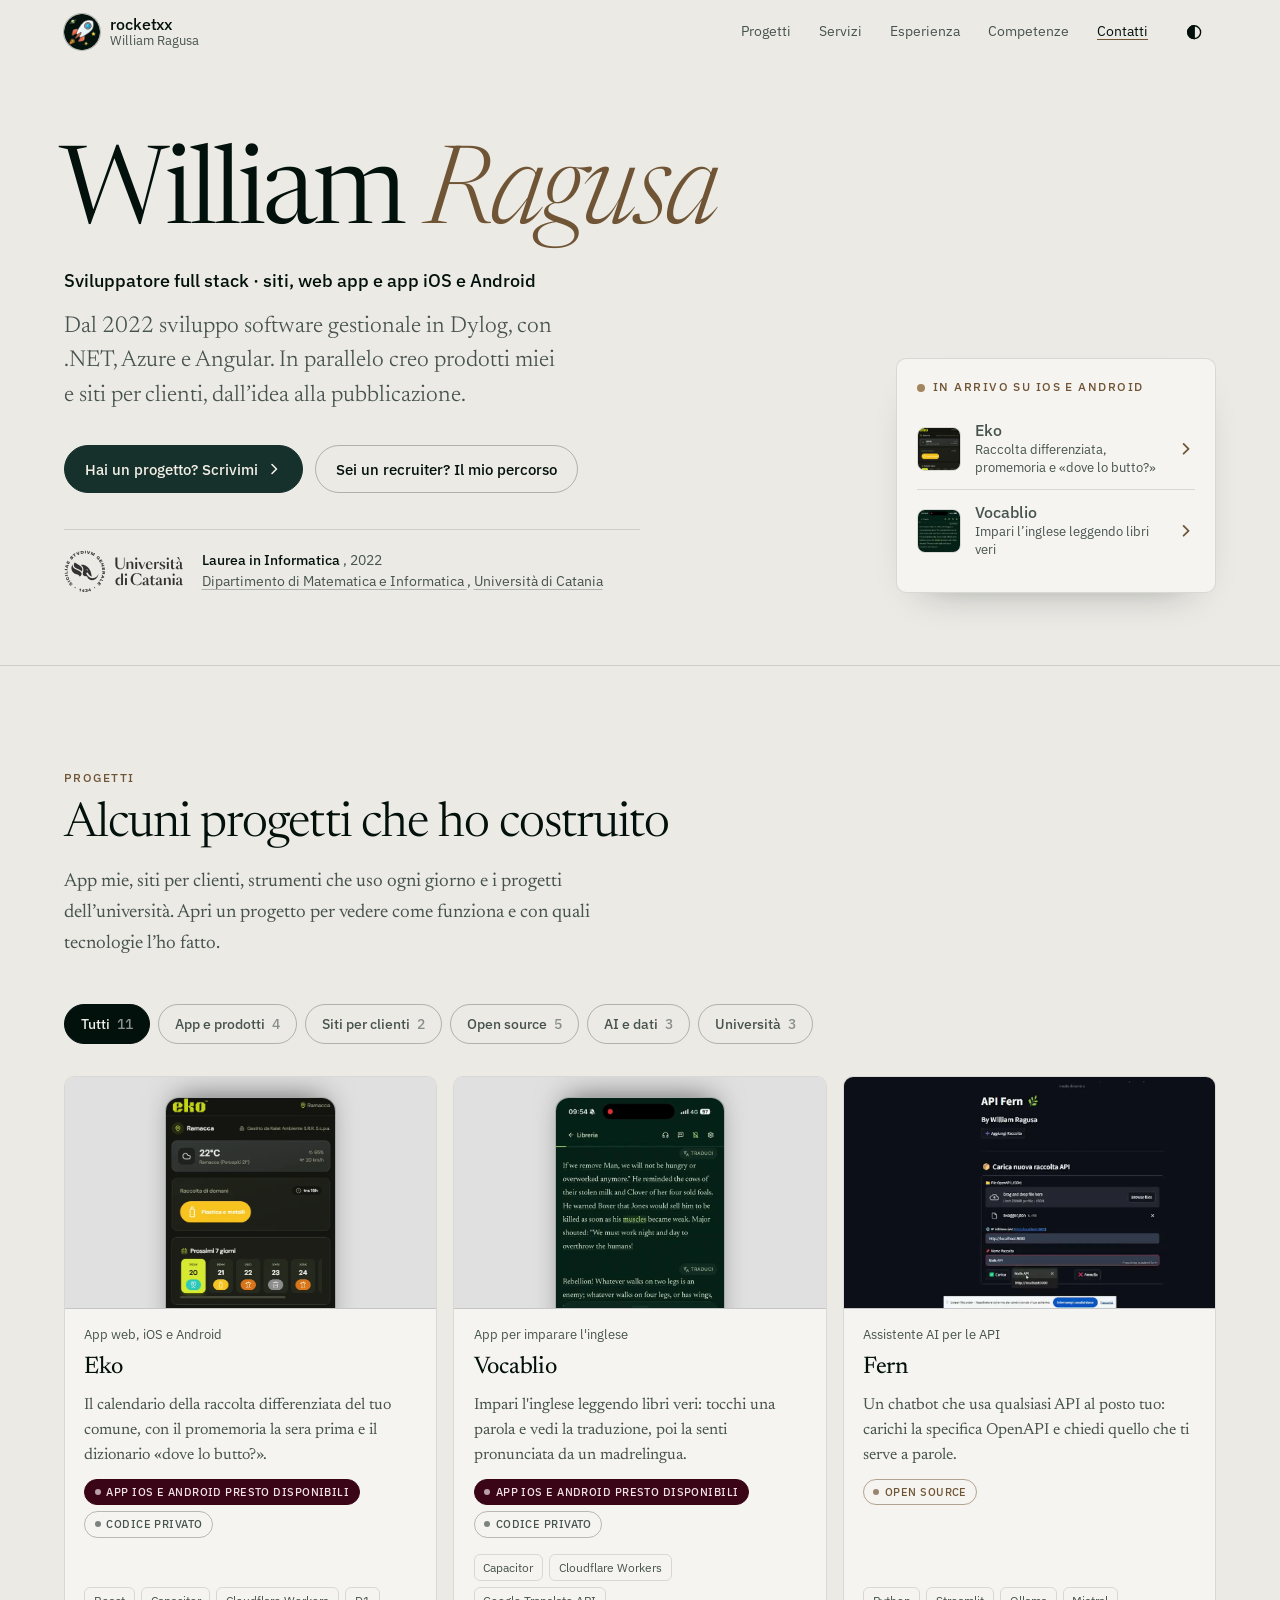
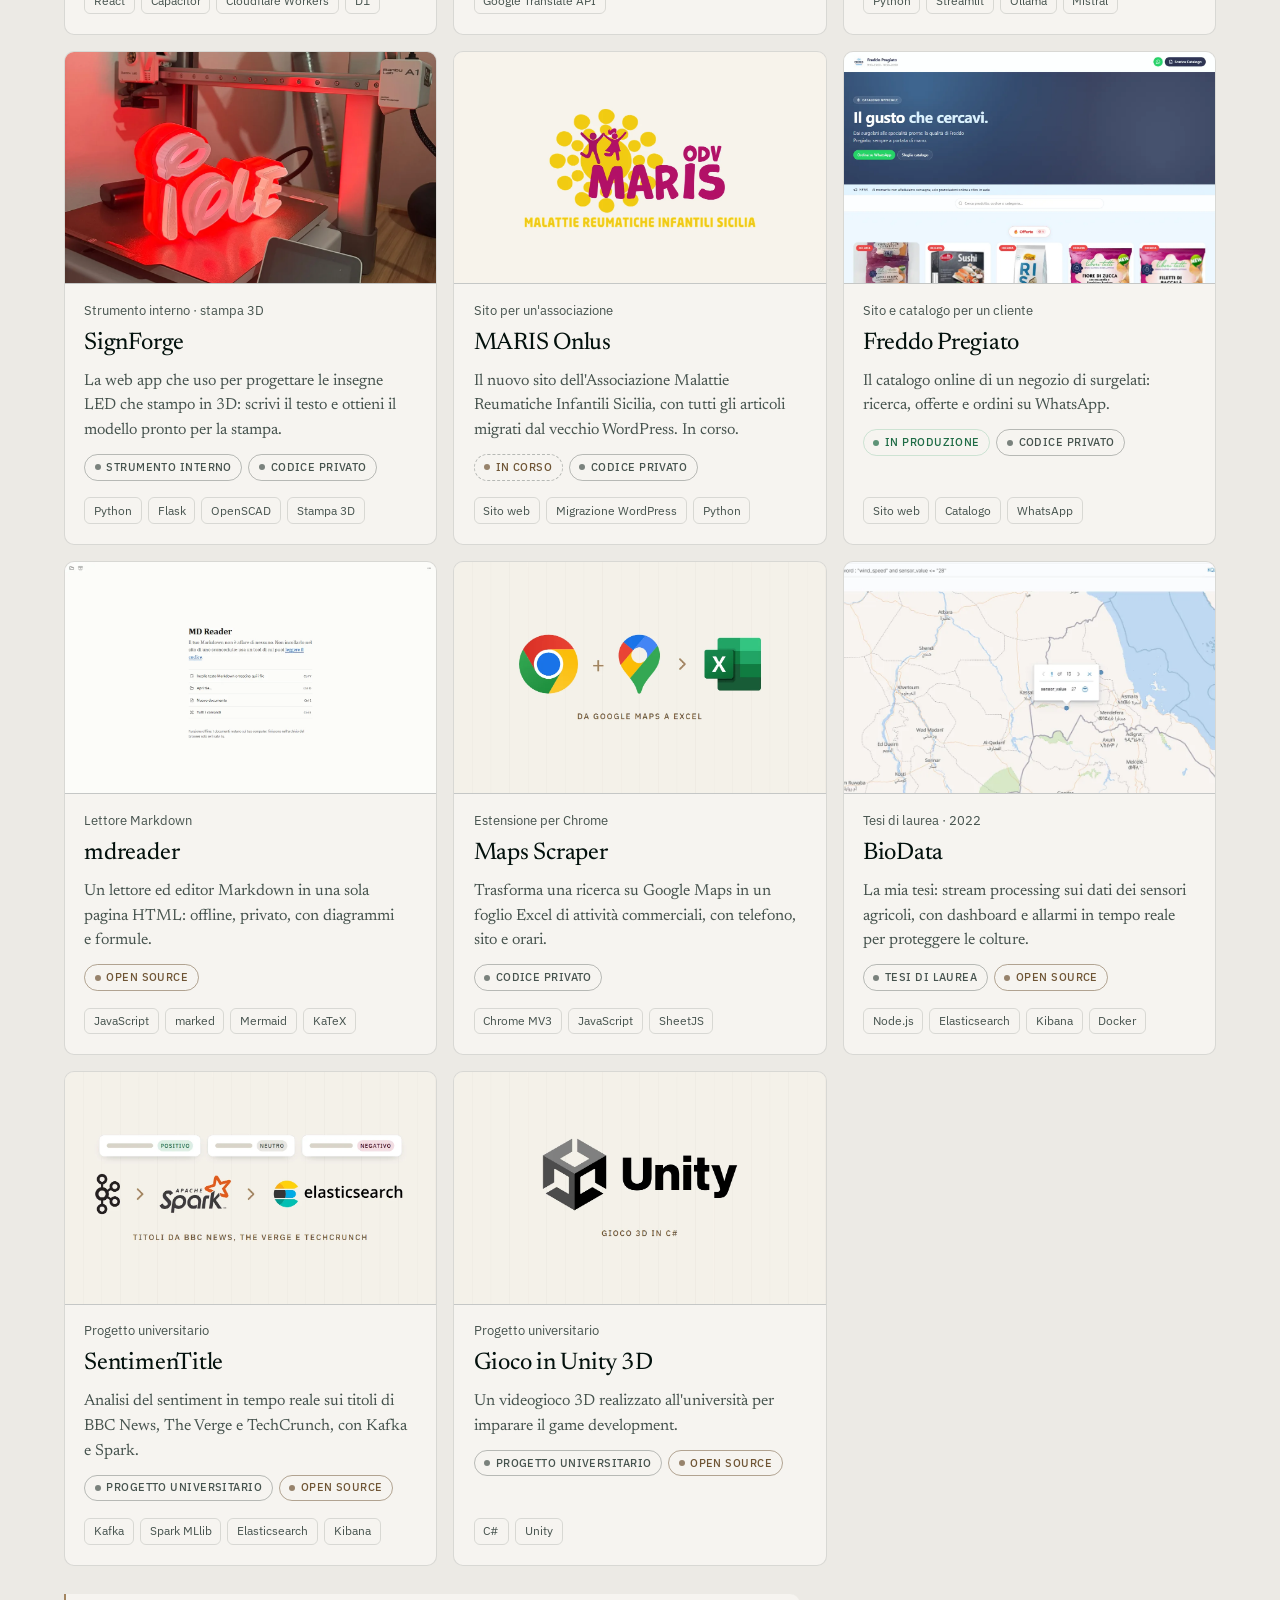
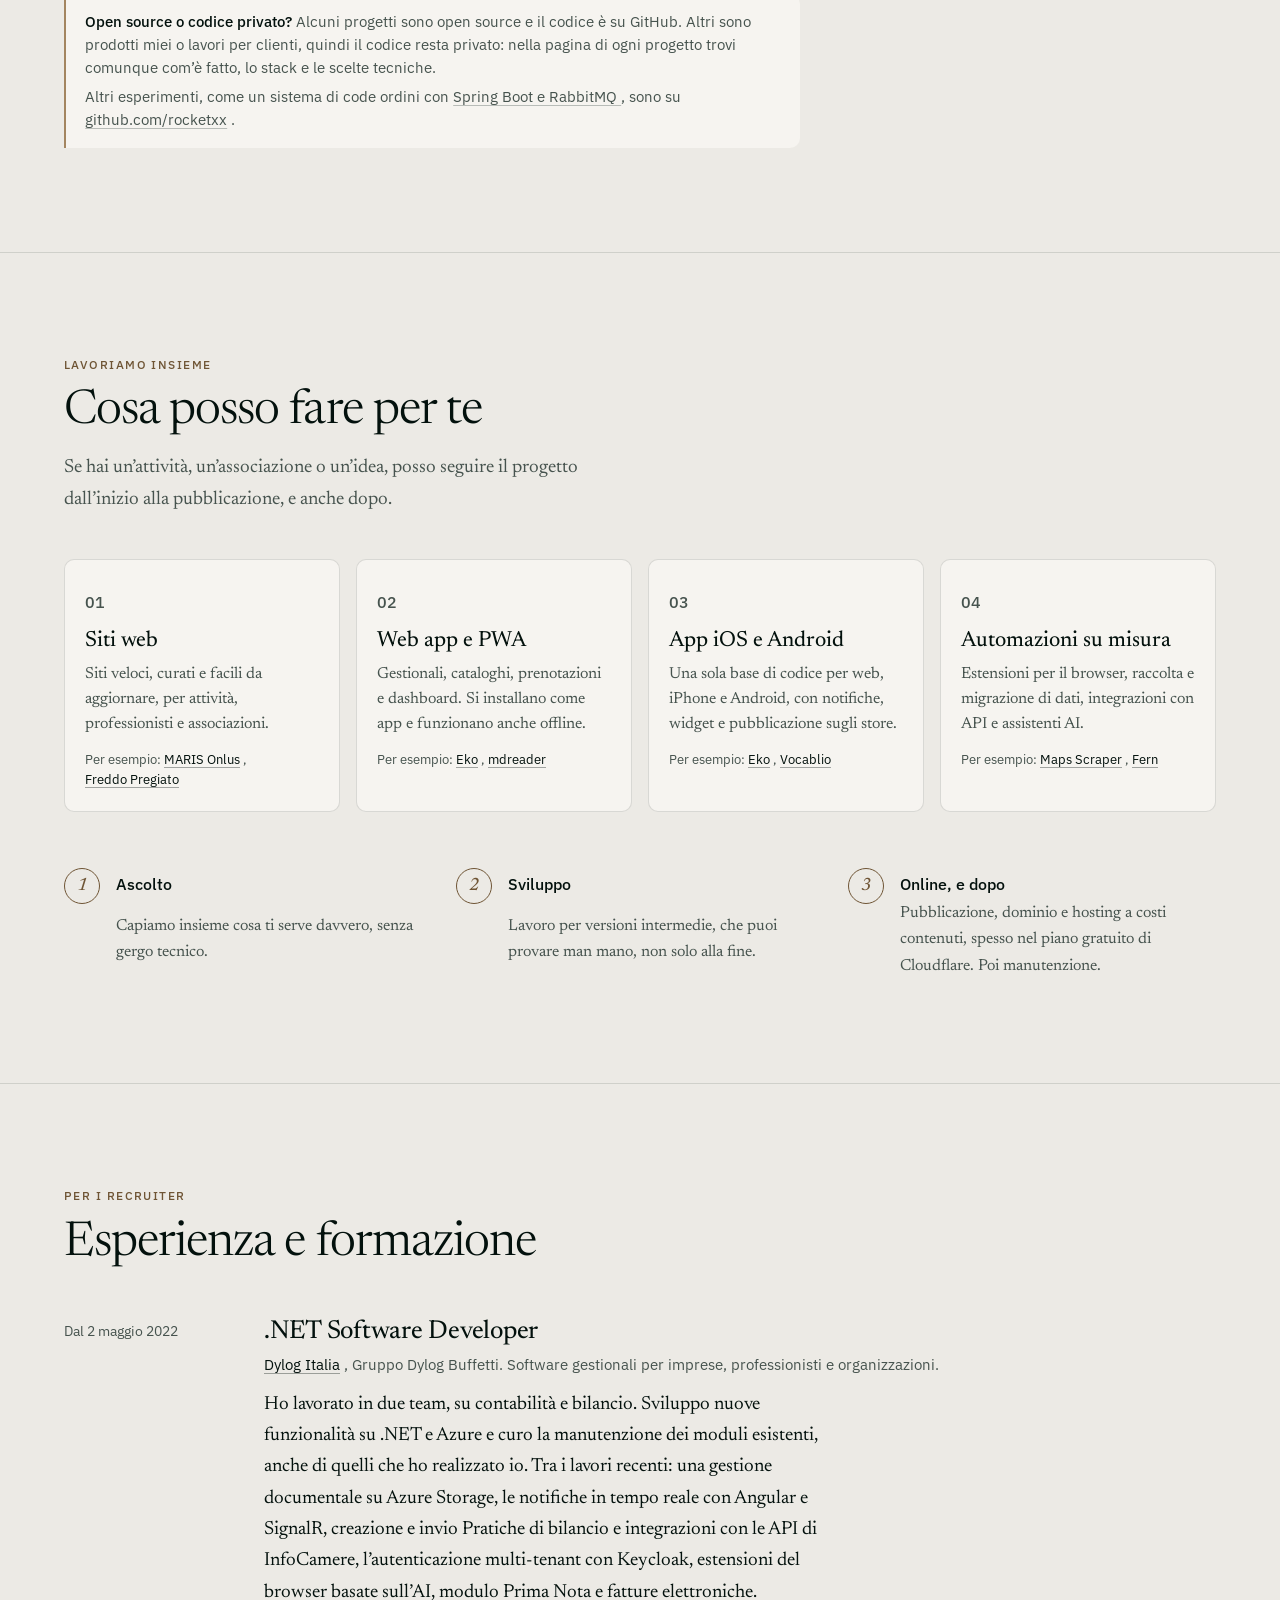
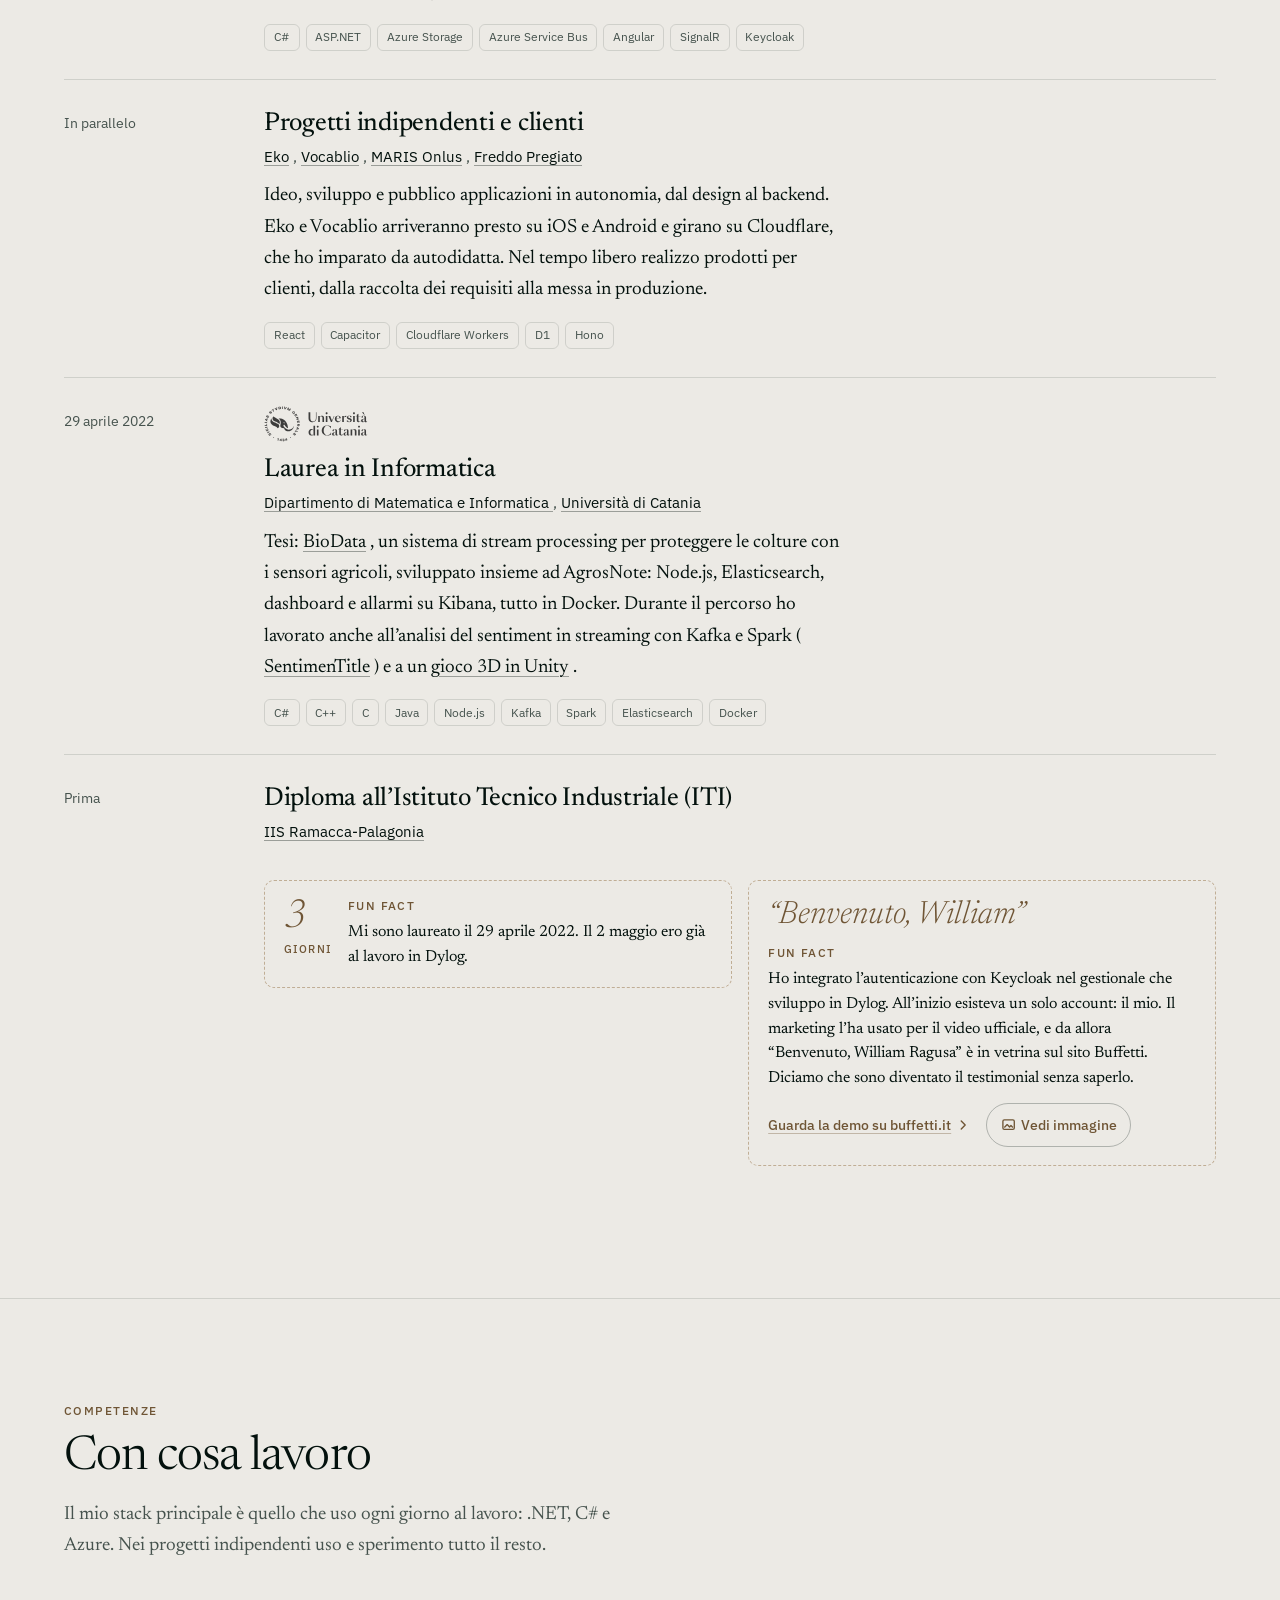
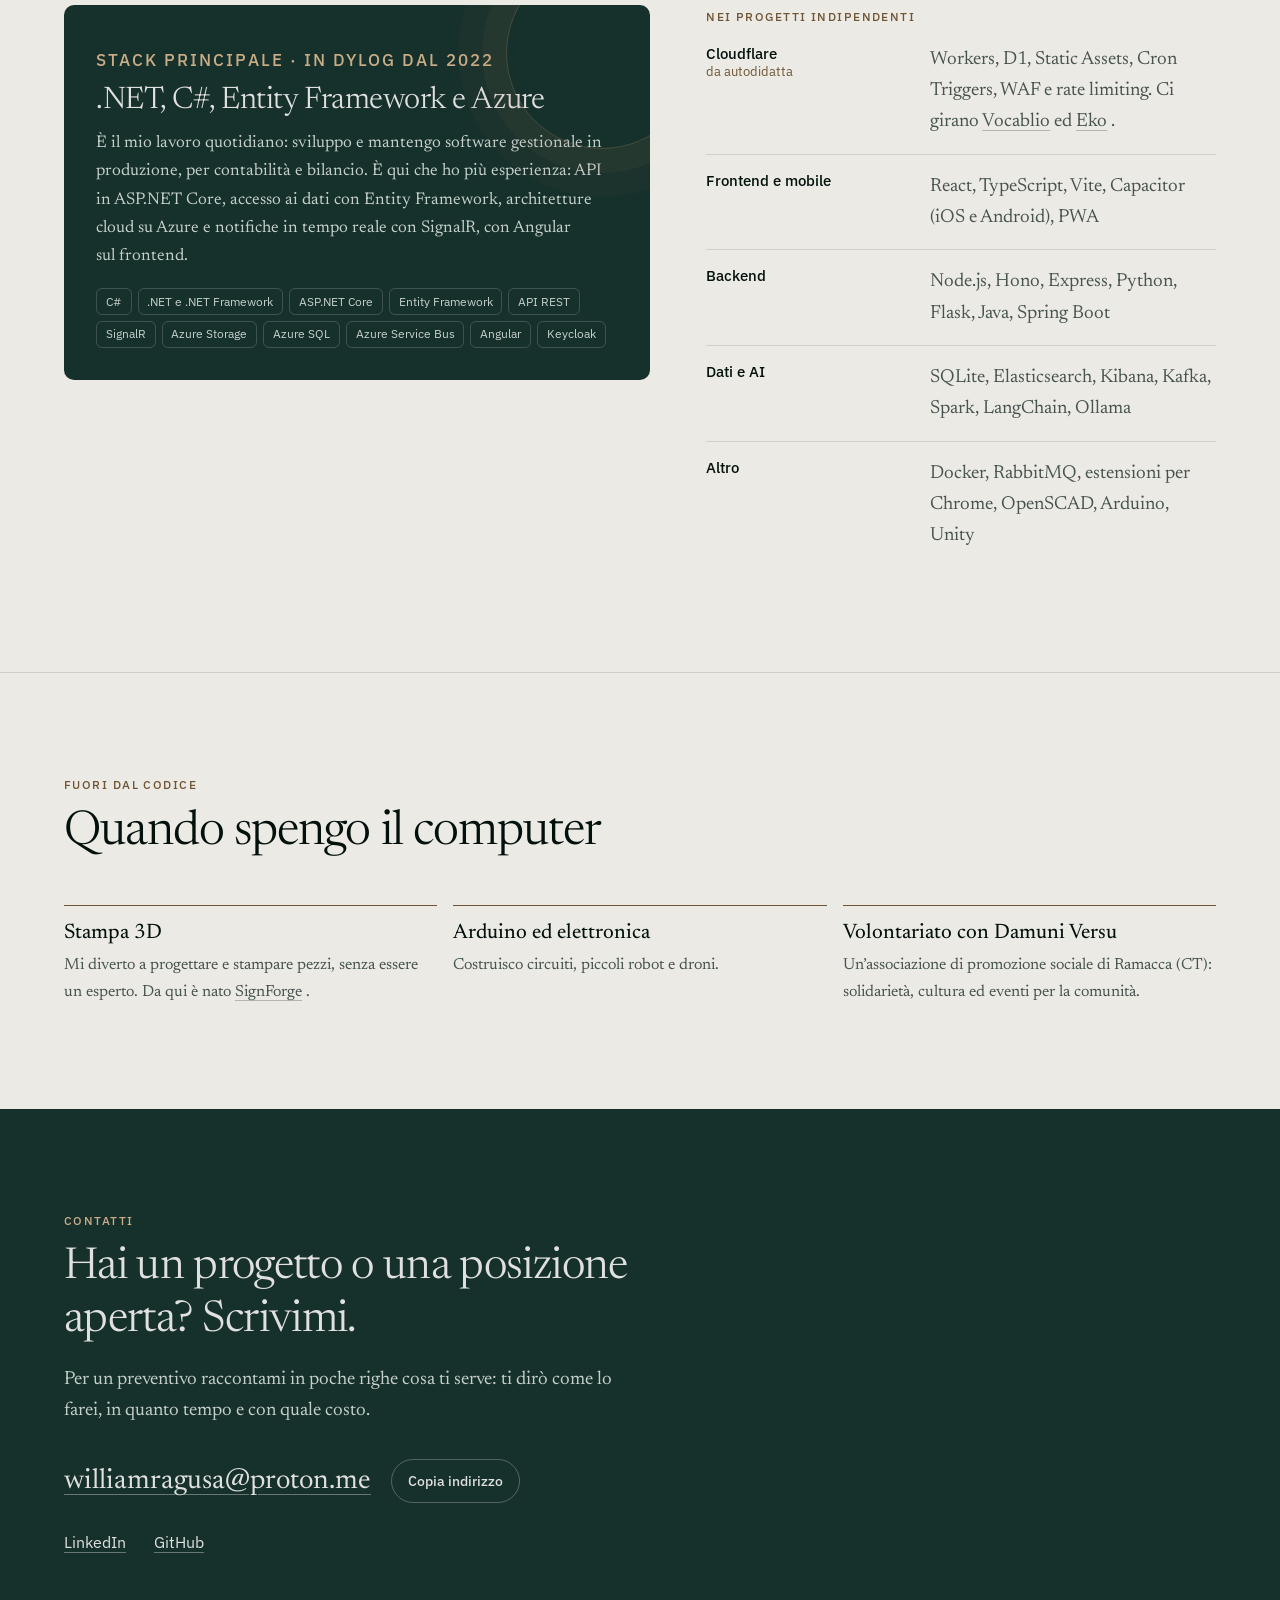
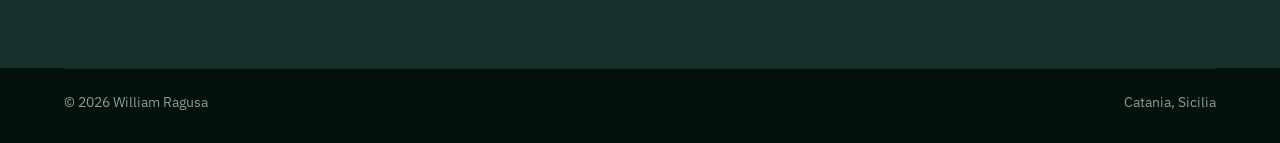
==== commit cf2e1719: "fix: add text" ====
--- a/index.html
+++ b/index.html
@@ -801,11 +801,12 @@
                   Ho lavorato in due team, su contabilità e bilancio. Sviluppo
                   nuove funzionalità su .NET e Azure e curo la manutenzione dei
                   moduli esistenti, anche di quelli che ho realizzato io. Tra i
-                  lavori principali: una gestione documentale su Azure Storage,
-                  le notifiche in tempo reale con Angular e SignalR,
-                  l’integrazione con le API di InfoCamere, l’autenticazione
-                  multi-tenant con Keycloak ed estensioni del browser basate
-                  sull’AI.
+                  lavori recenti: una gestione documentale su Azure Storage, le
+                  notifiche in tempo reale con Angular e SignalR, creazione e
+                  invio Pratiche di bilancio e integrazioni con le API di
+                  InfoCamere, l’autenticazione multi-tenant con Keycloak,
+                  estensioni del browser basate sull’AI, modulo Prima Nota e
+                  fatture elettroniche.
                 </p>
                 <ul class="stack-tags" role="list">
                   <li>C#</li>
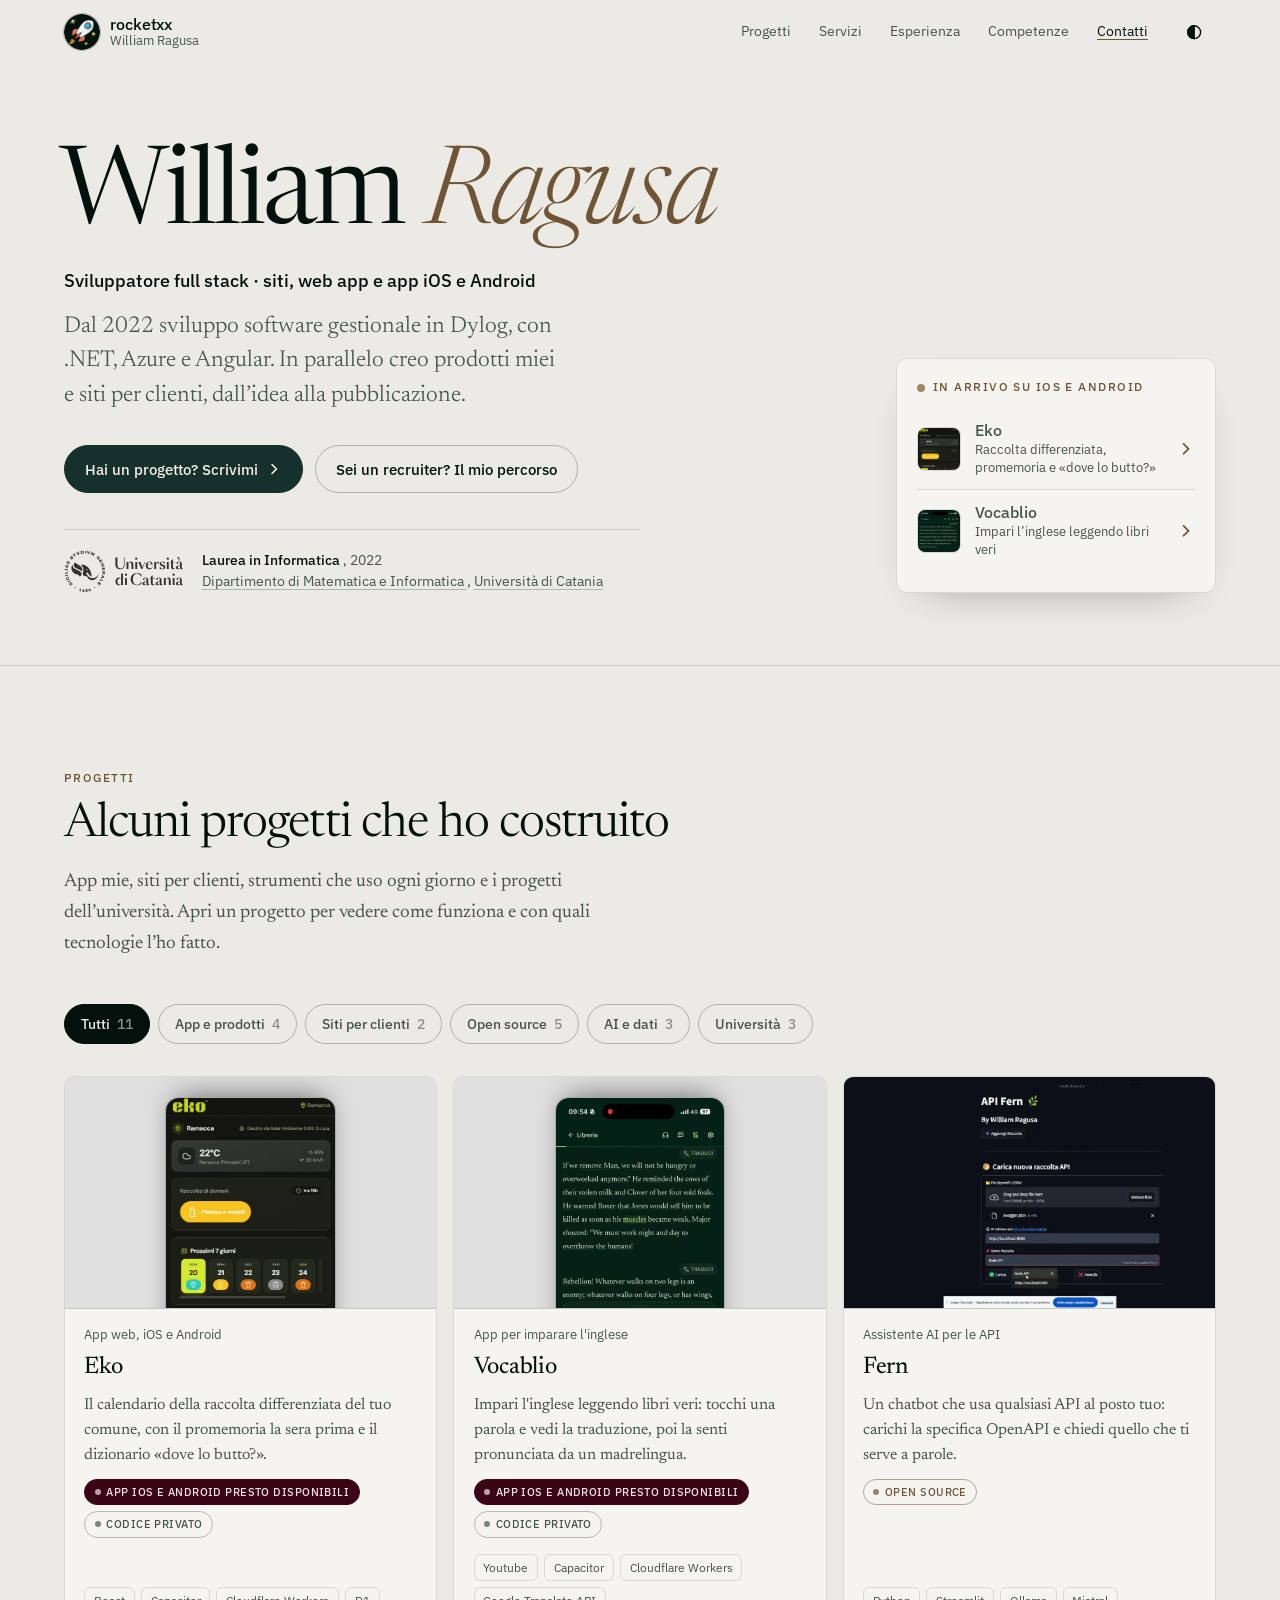
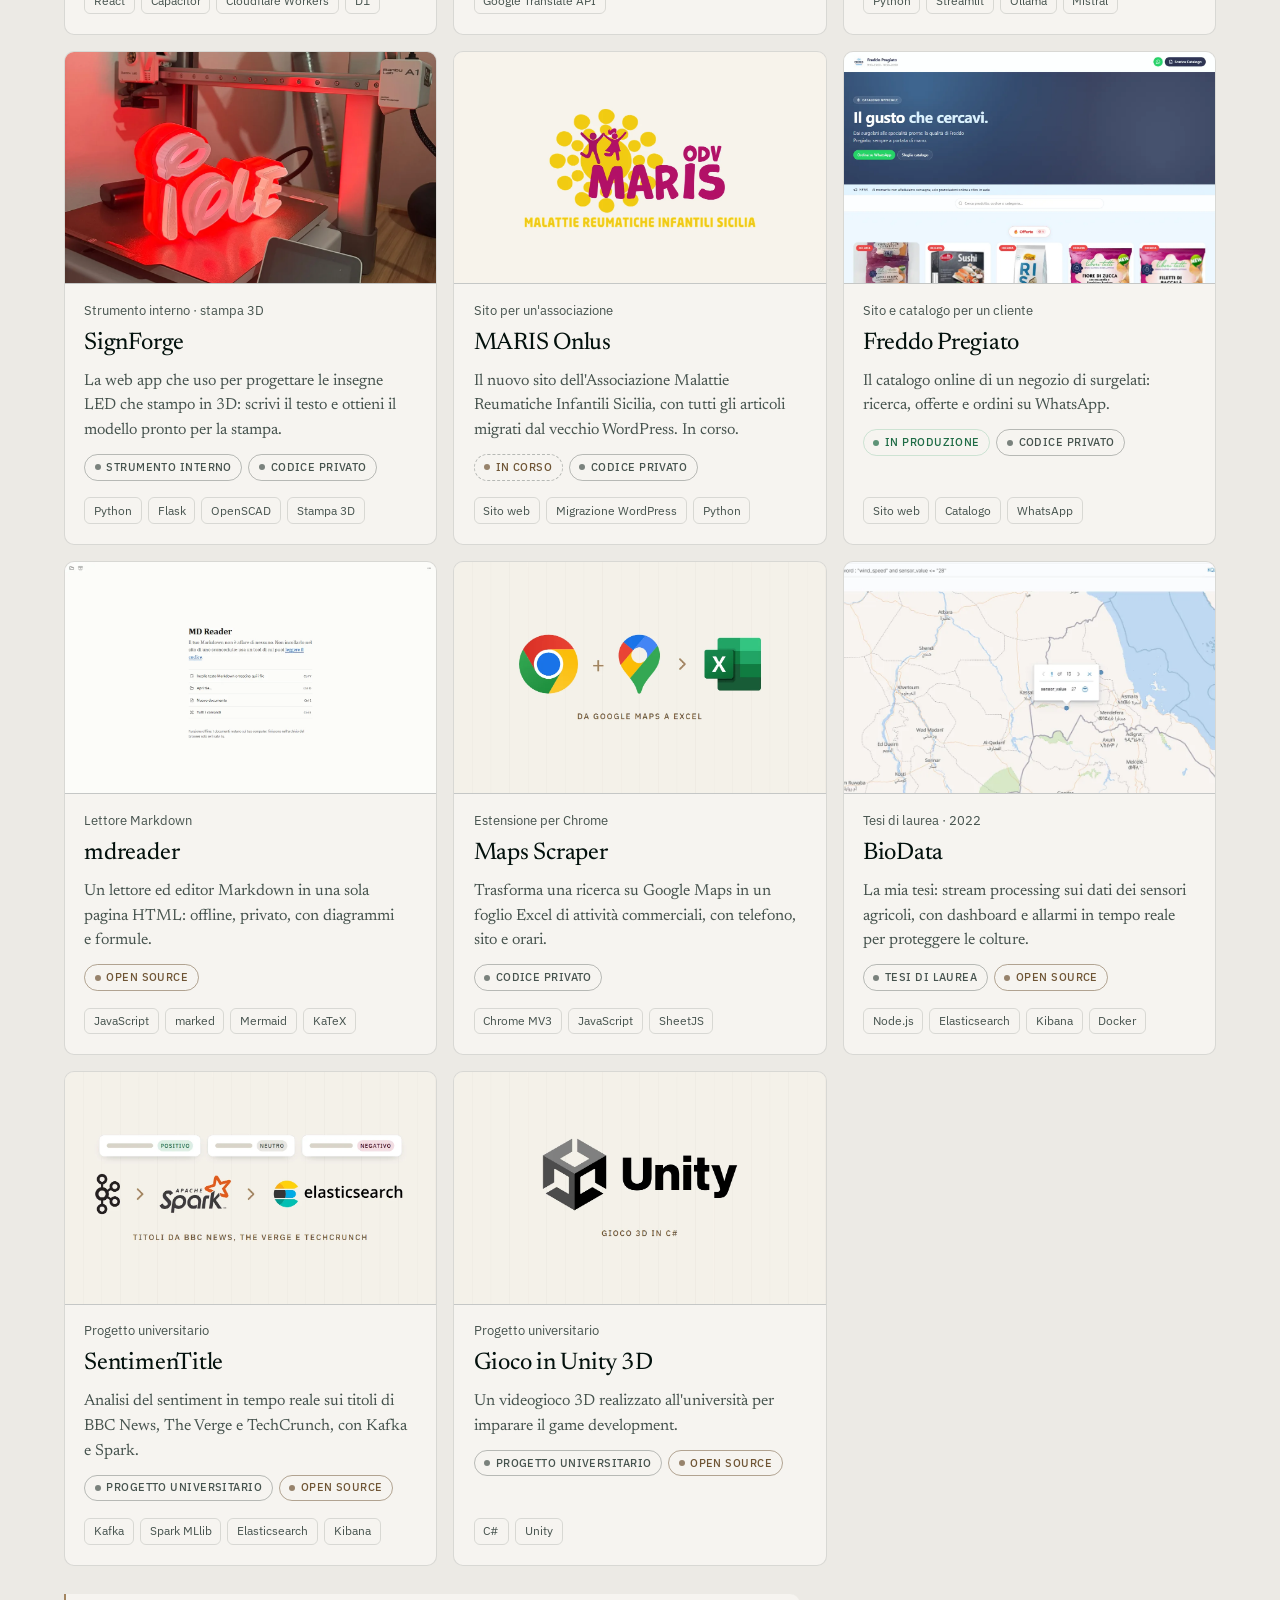
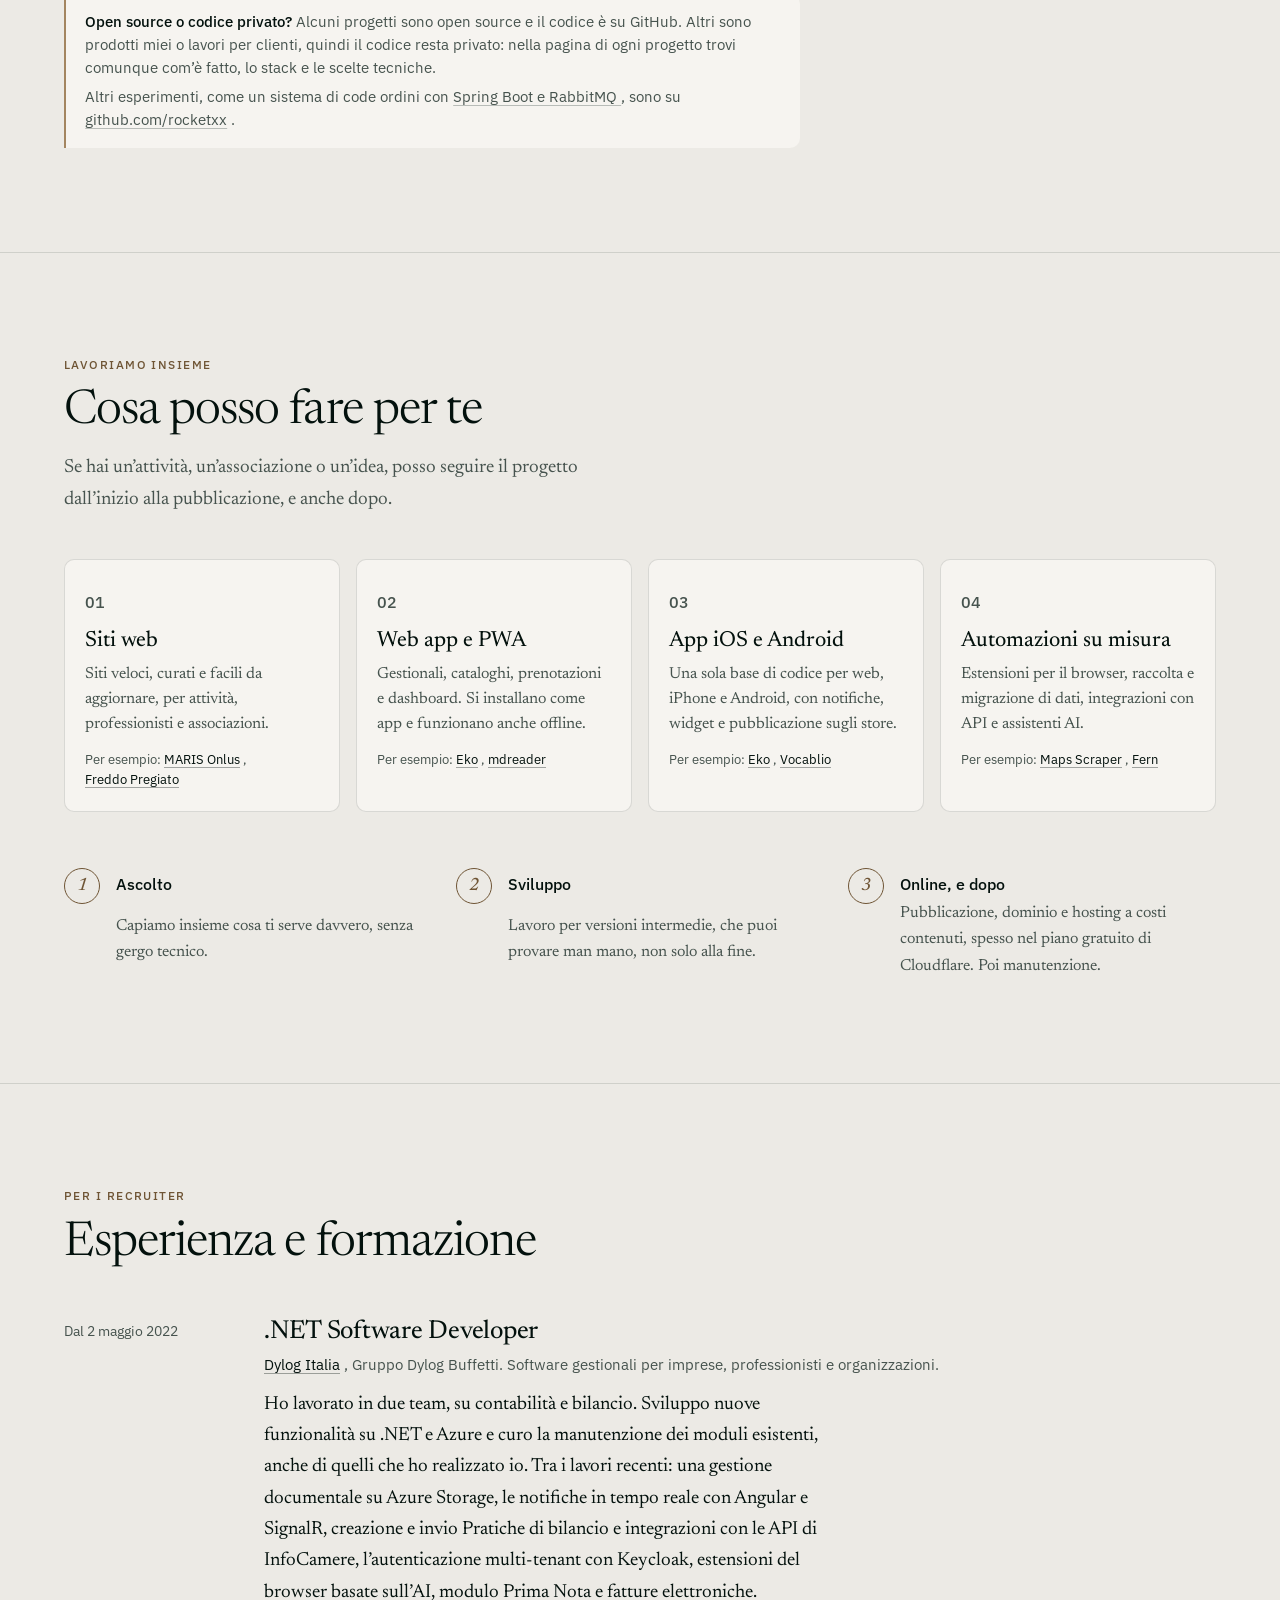
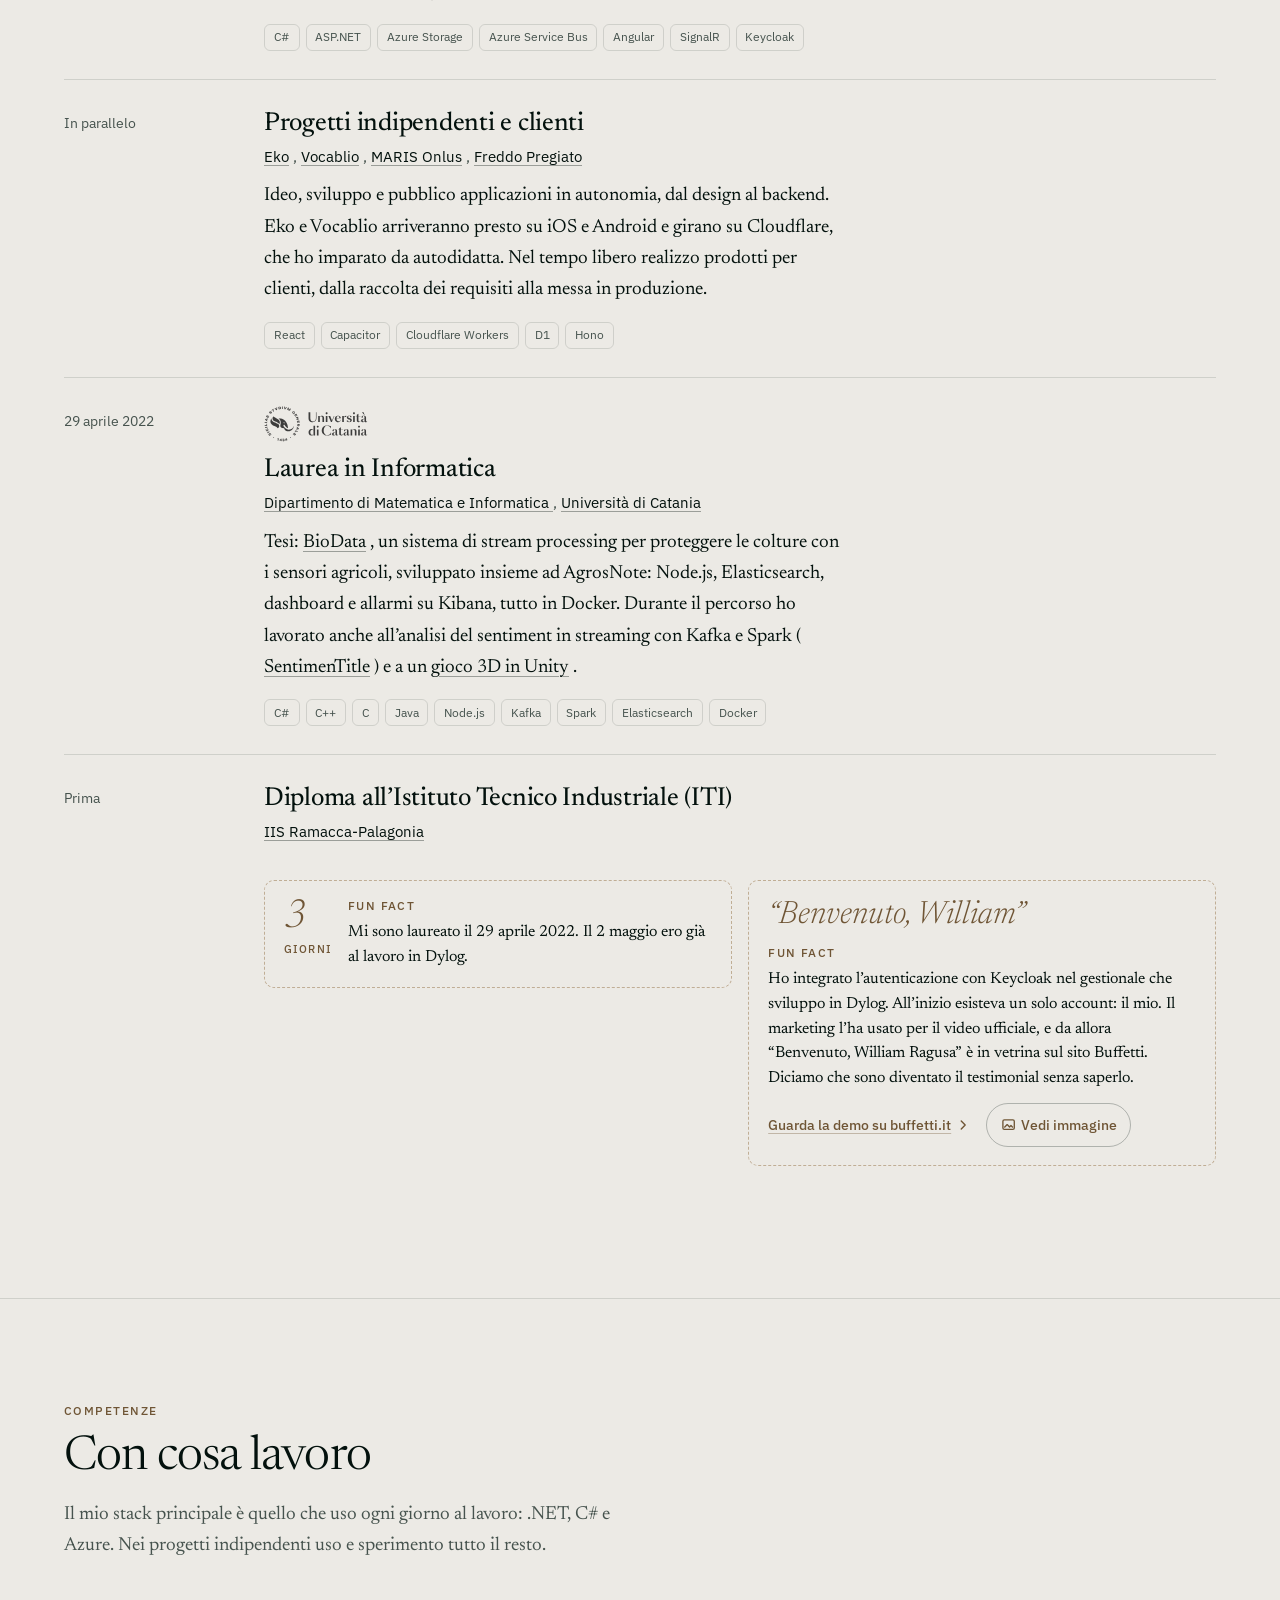
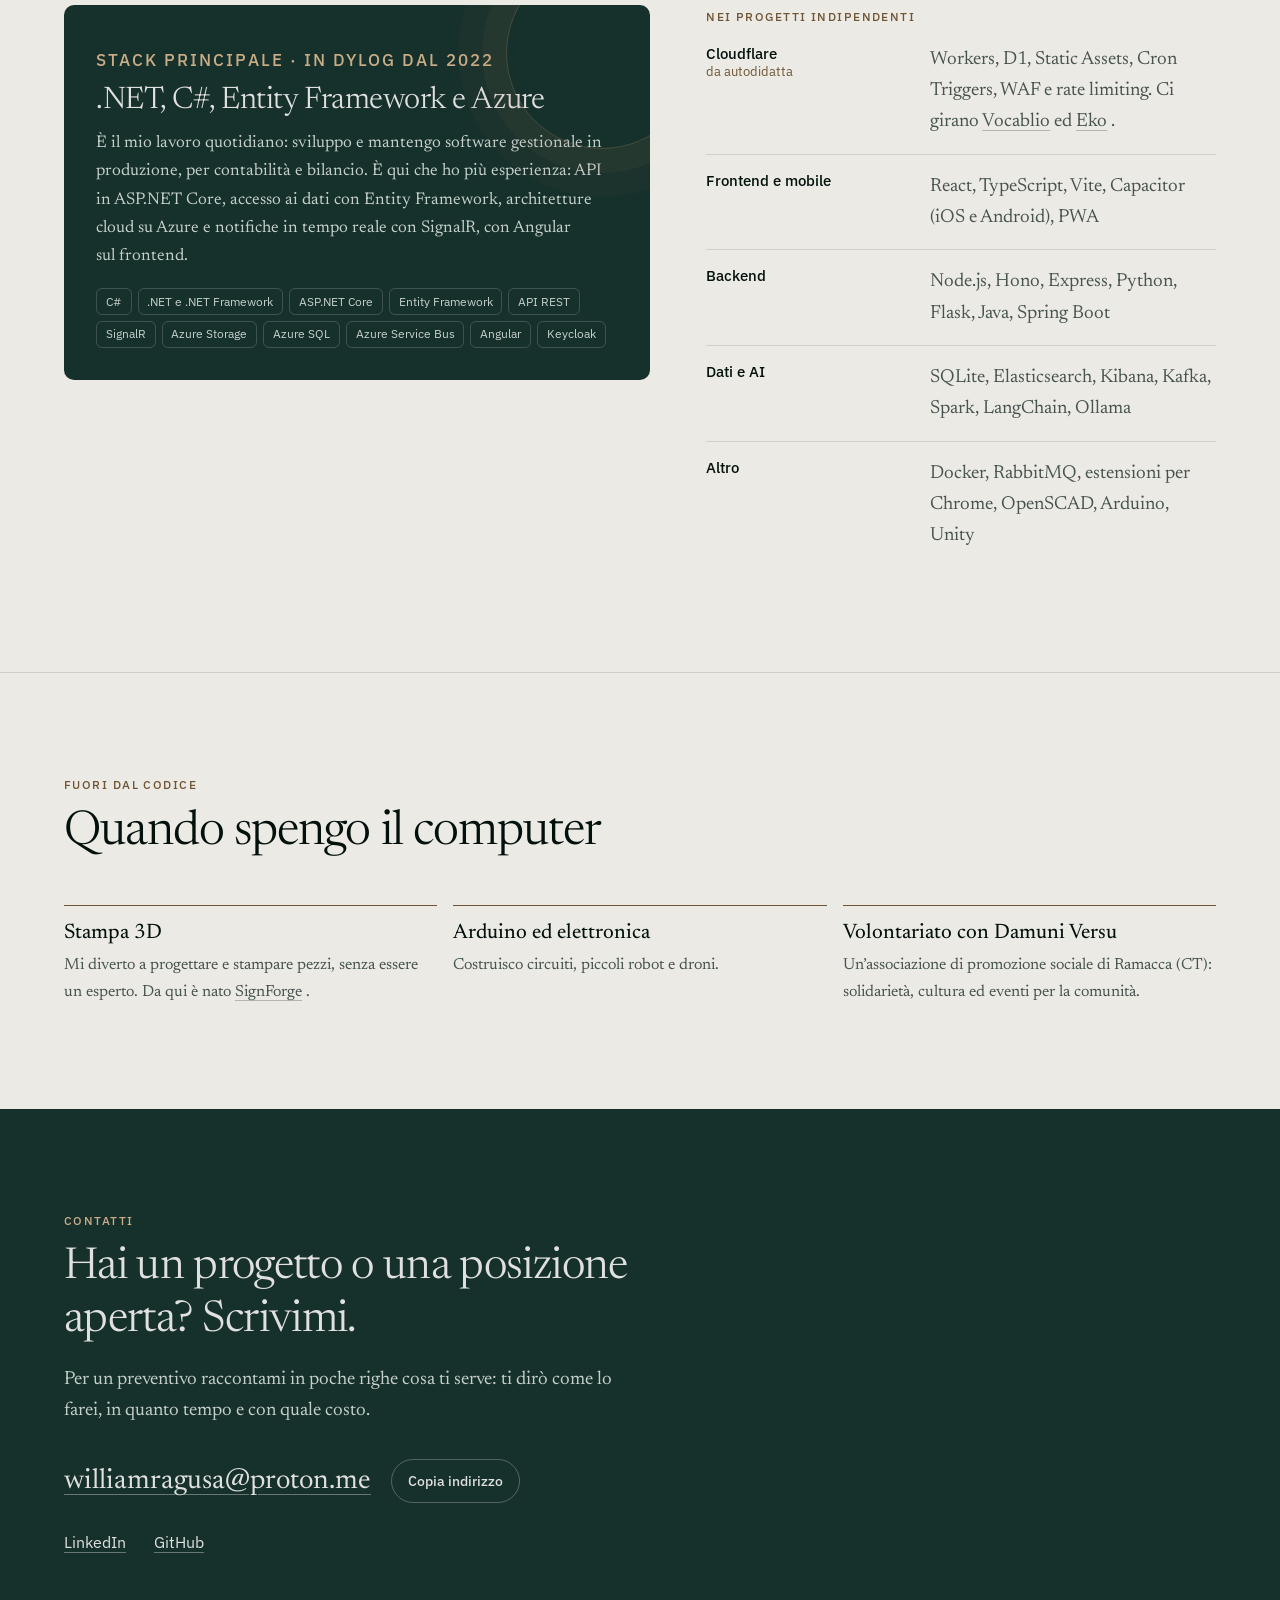
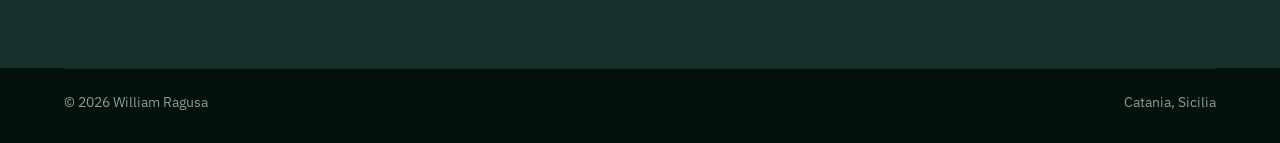
==== commit 71926b7e: "add tag to vocablio project" ====
--- a/index.html
+++ b/index.html
@@ -402,6 +402,7 @@
                   <span class="badge badge-private">Codice privato</span>
                 </p>
                 <ul class="stack-tags" role="list">
+                  <li>Youtube</li>
                   <li>Capacitor</li>
                   <li>Cloudflare Workers</li>
                   <li>Google Translate API</li>
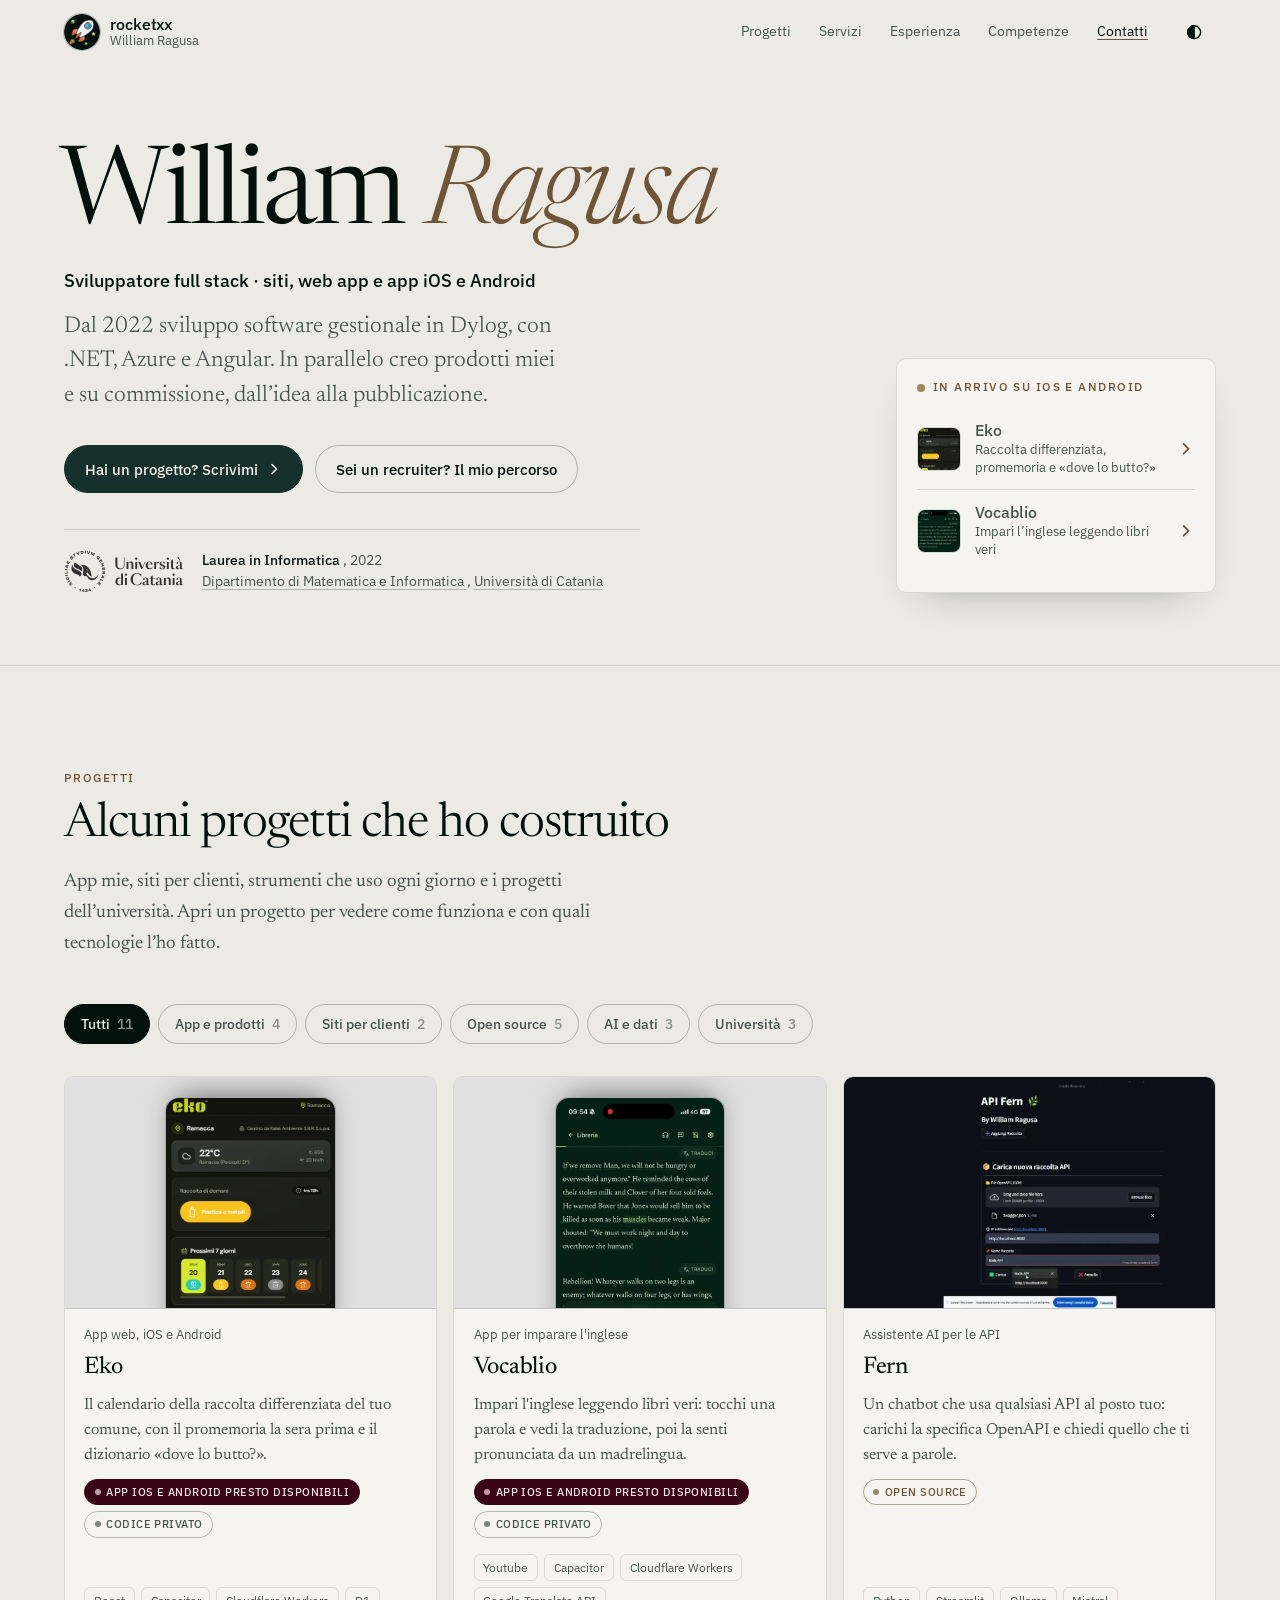
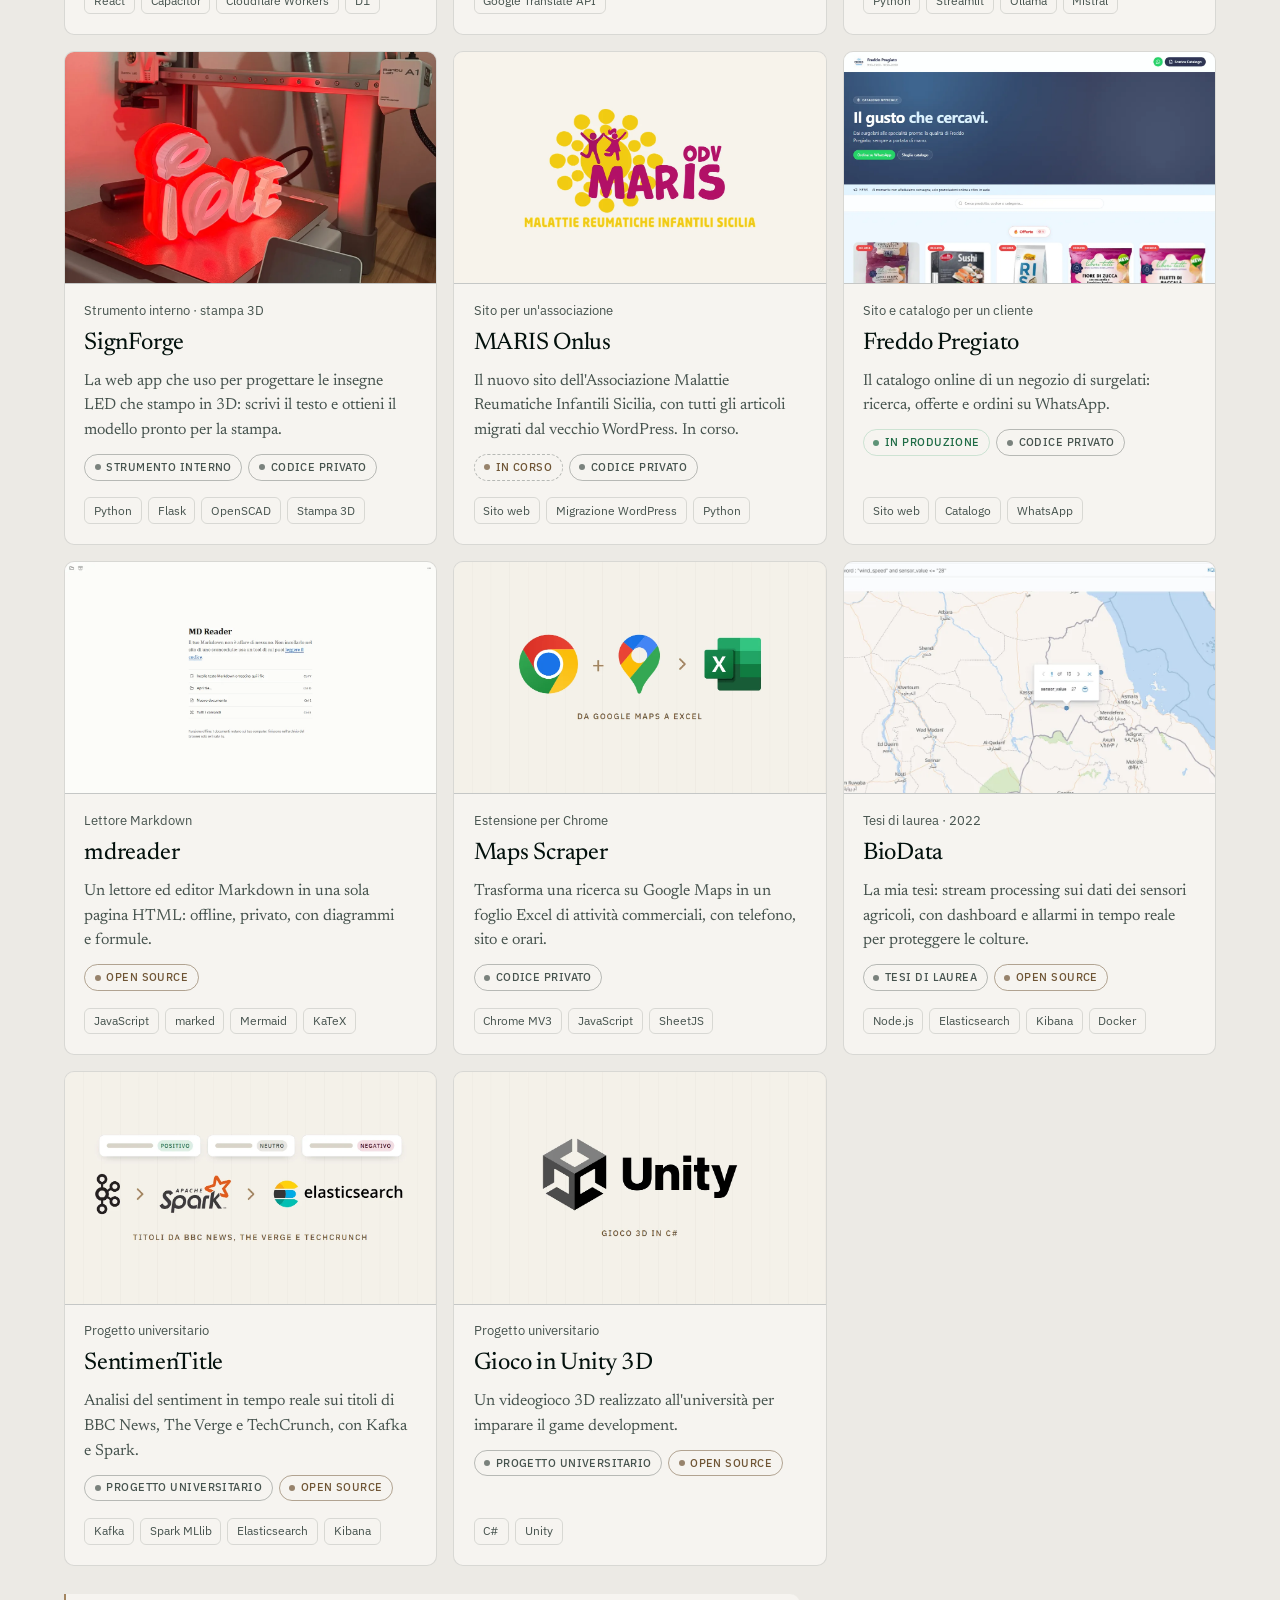
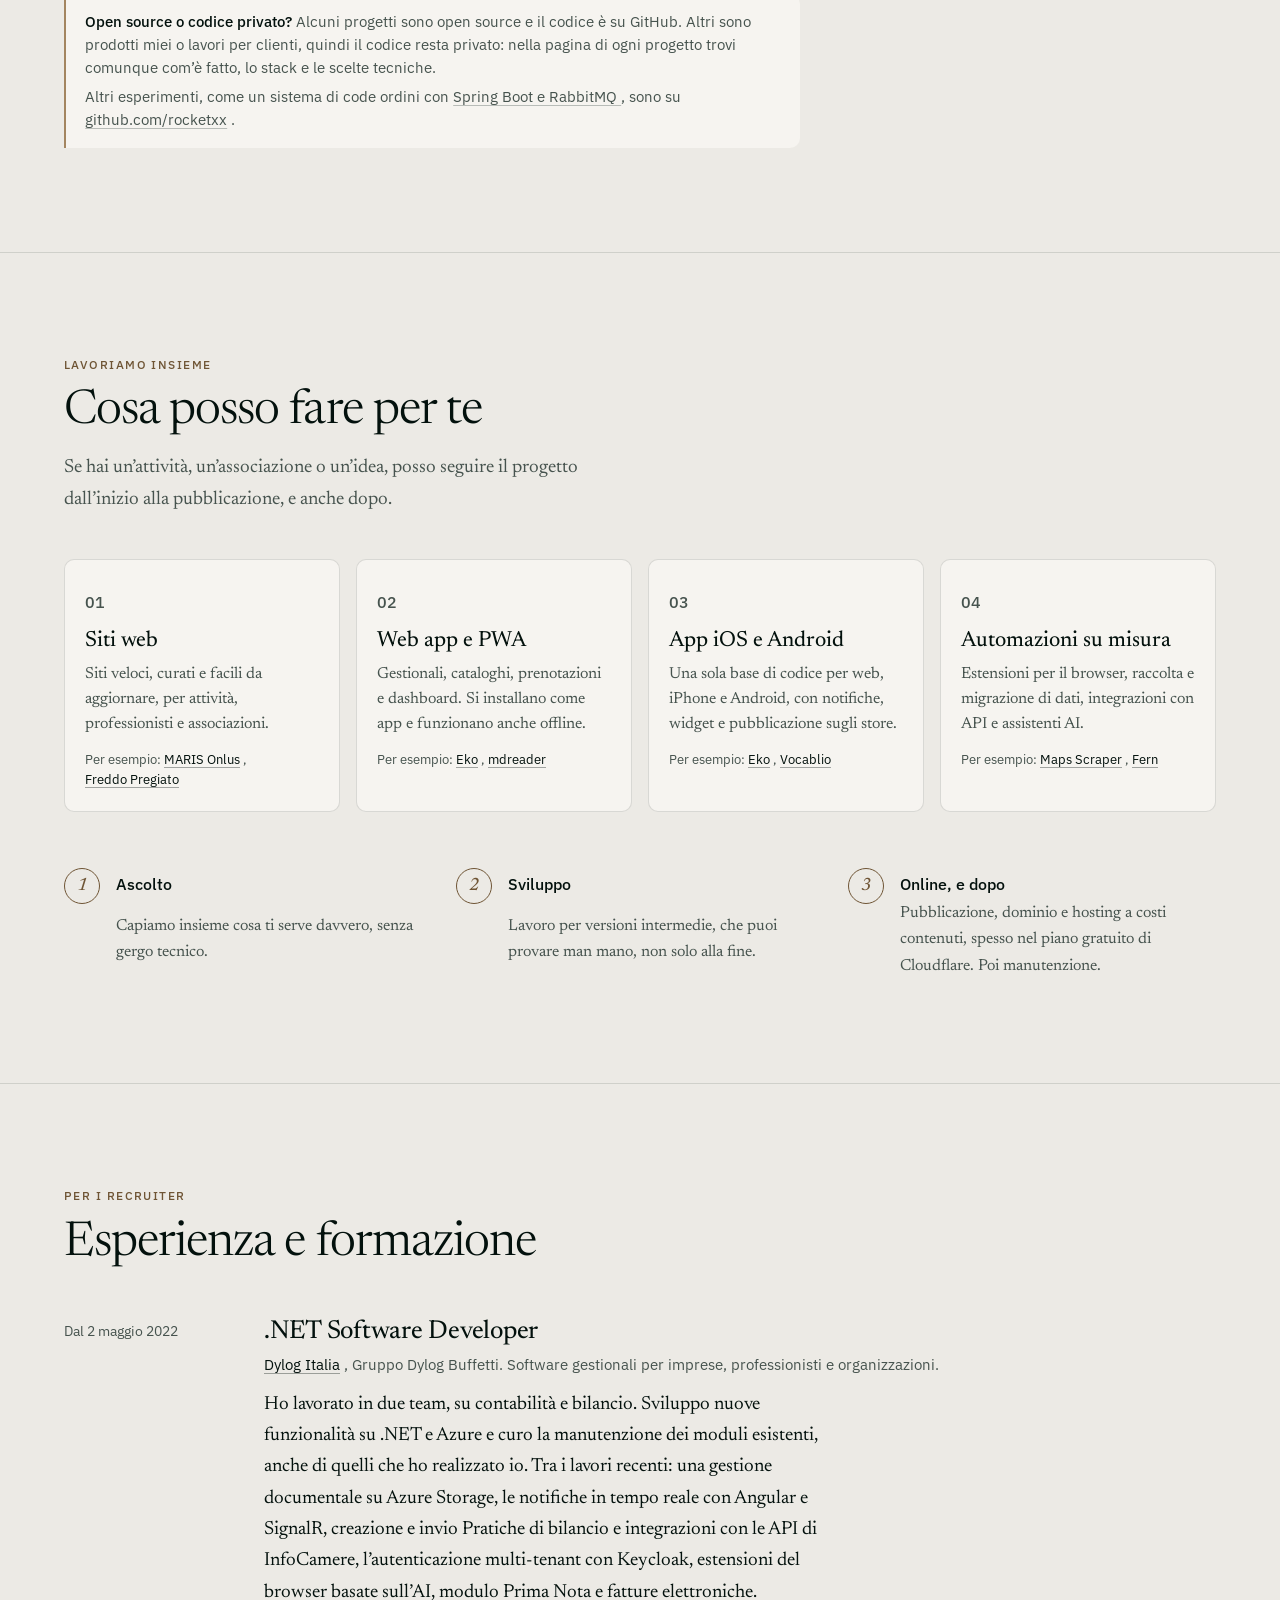
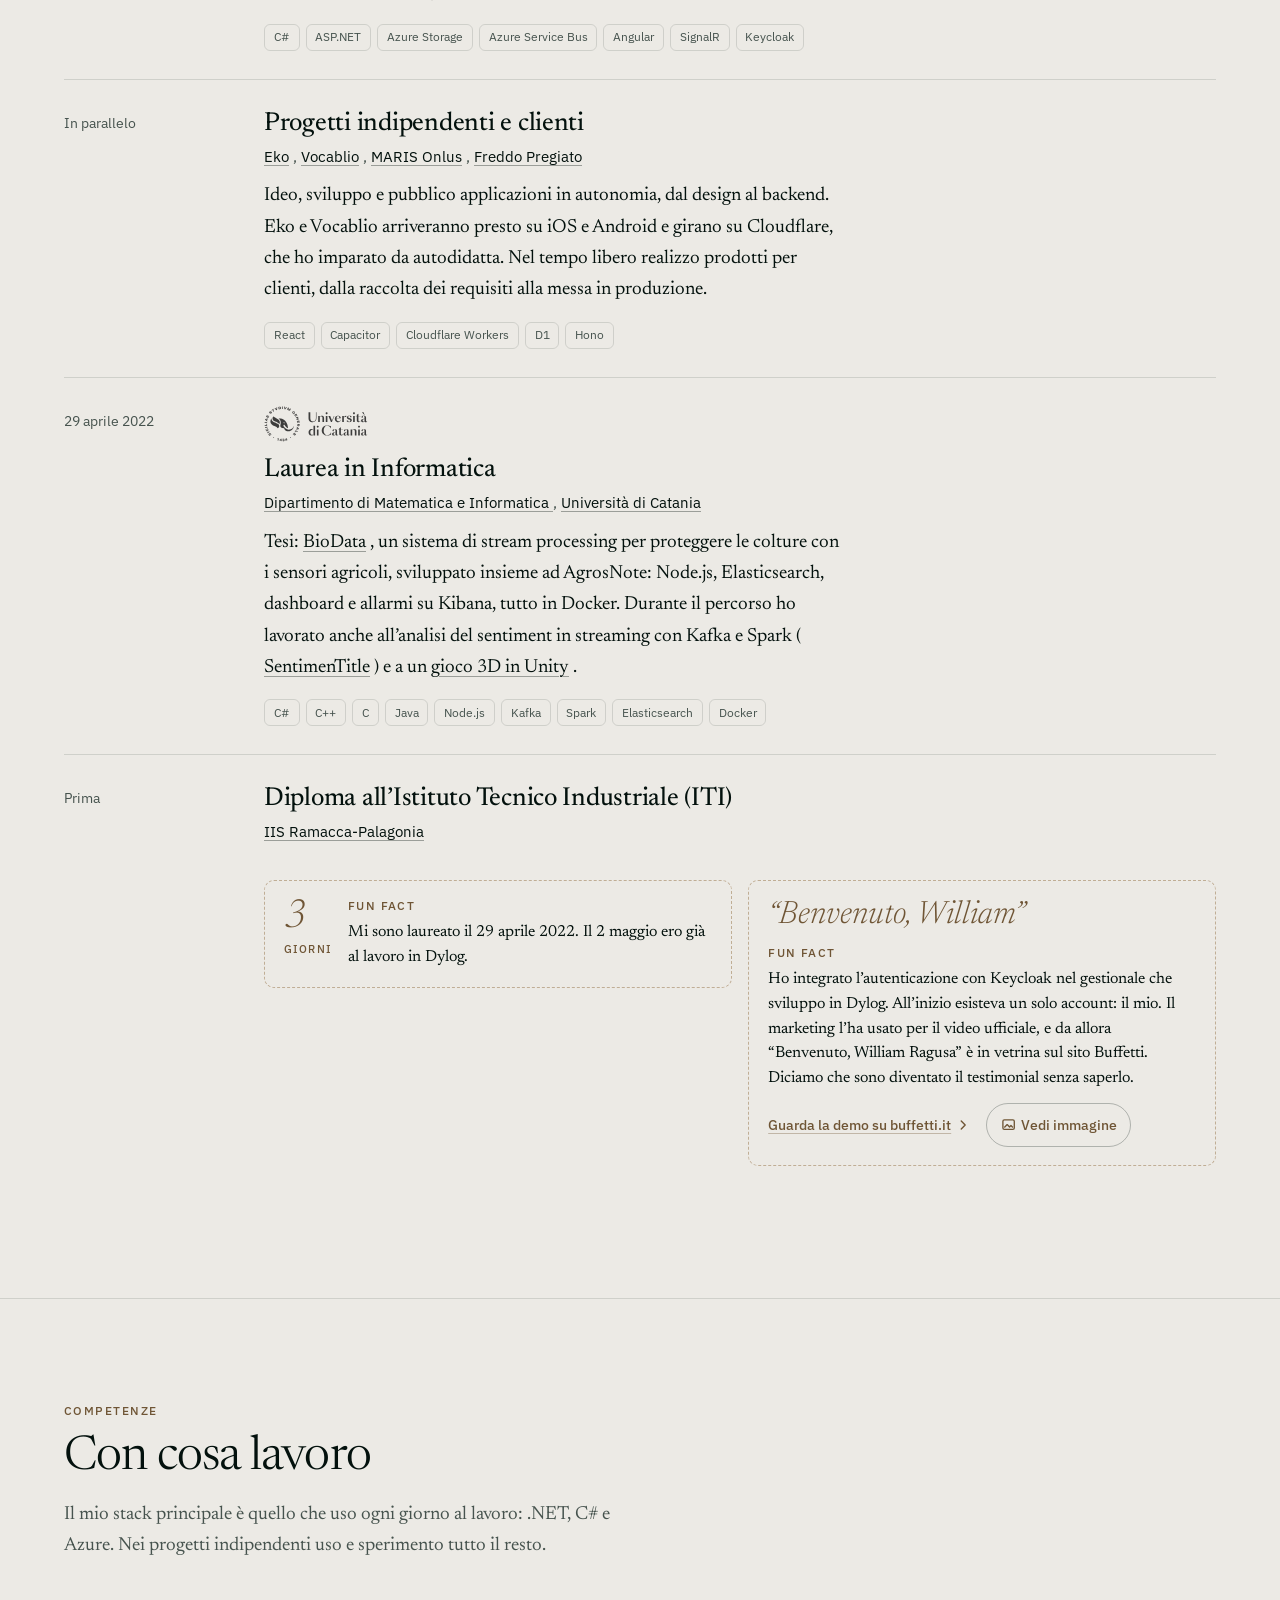
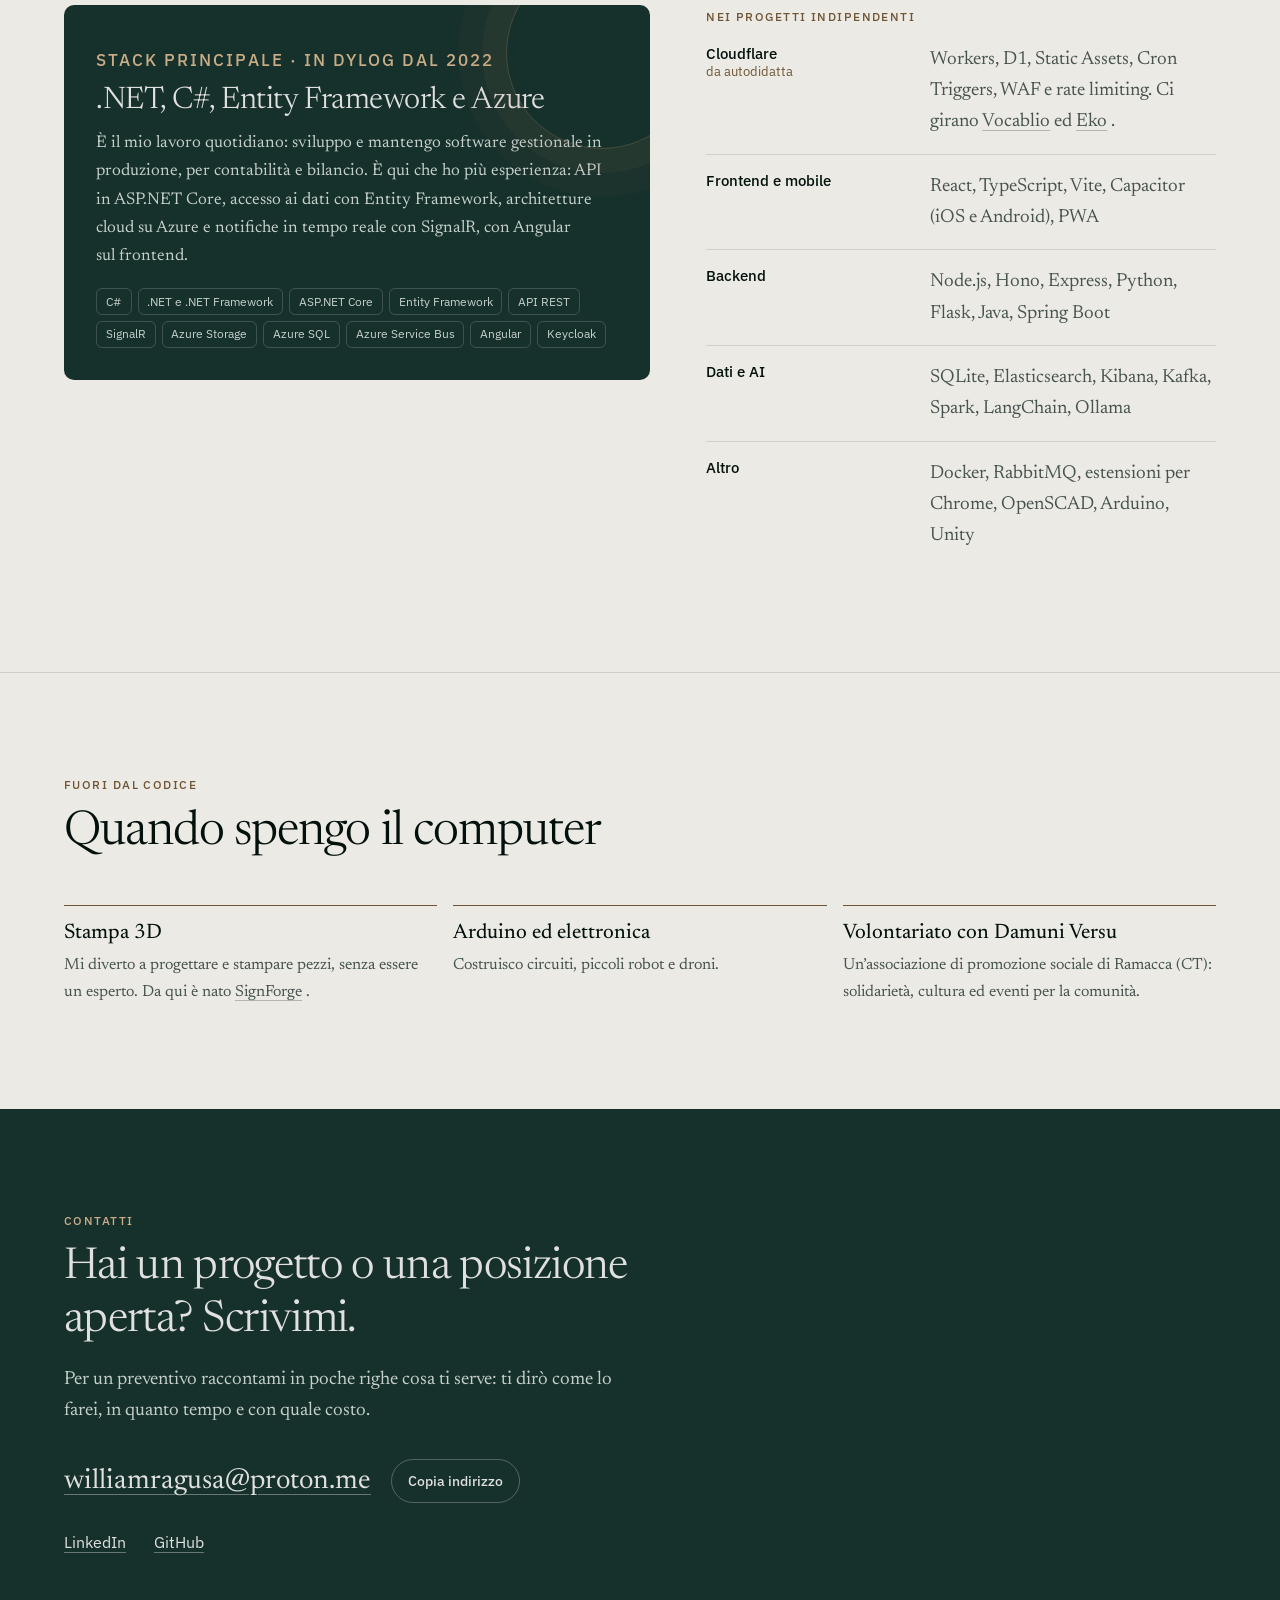
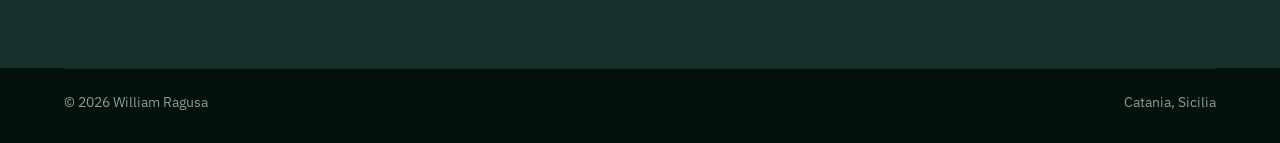
==== commit e4b9231f: "fix text" ====
--- a/index.html
+++ b/index.html
@@ -180,8 +180,8 @@
           </p>
           <p class="hero-lead">
             Dal 2022 sviluppo software gestionale in Dylog, con .NET, Azure e
-            Angular. In parallelo creo prodotti miei e siti per clienti,
-            dall’idea alla pubblicazione.
+            Angular. In parallelo creo prodotti miei e su commissione, dall’idea
+            alla pubblicazione.
           </p>
           <div class="hero-cta">
             <a class="btn btn-primary" href="#contatti">
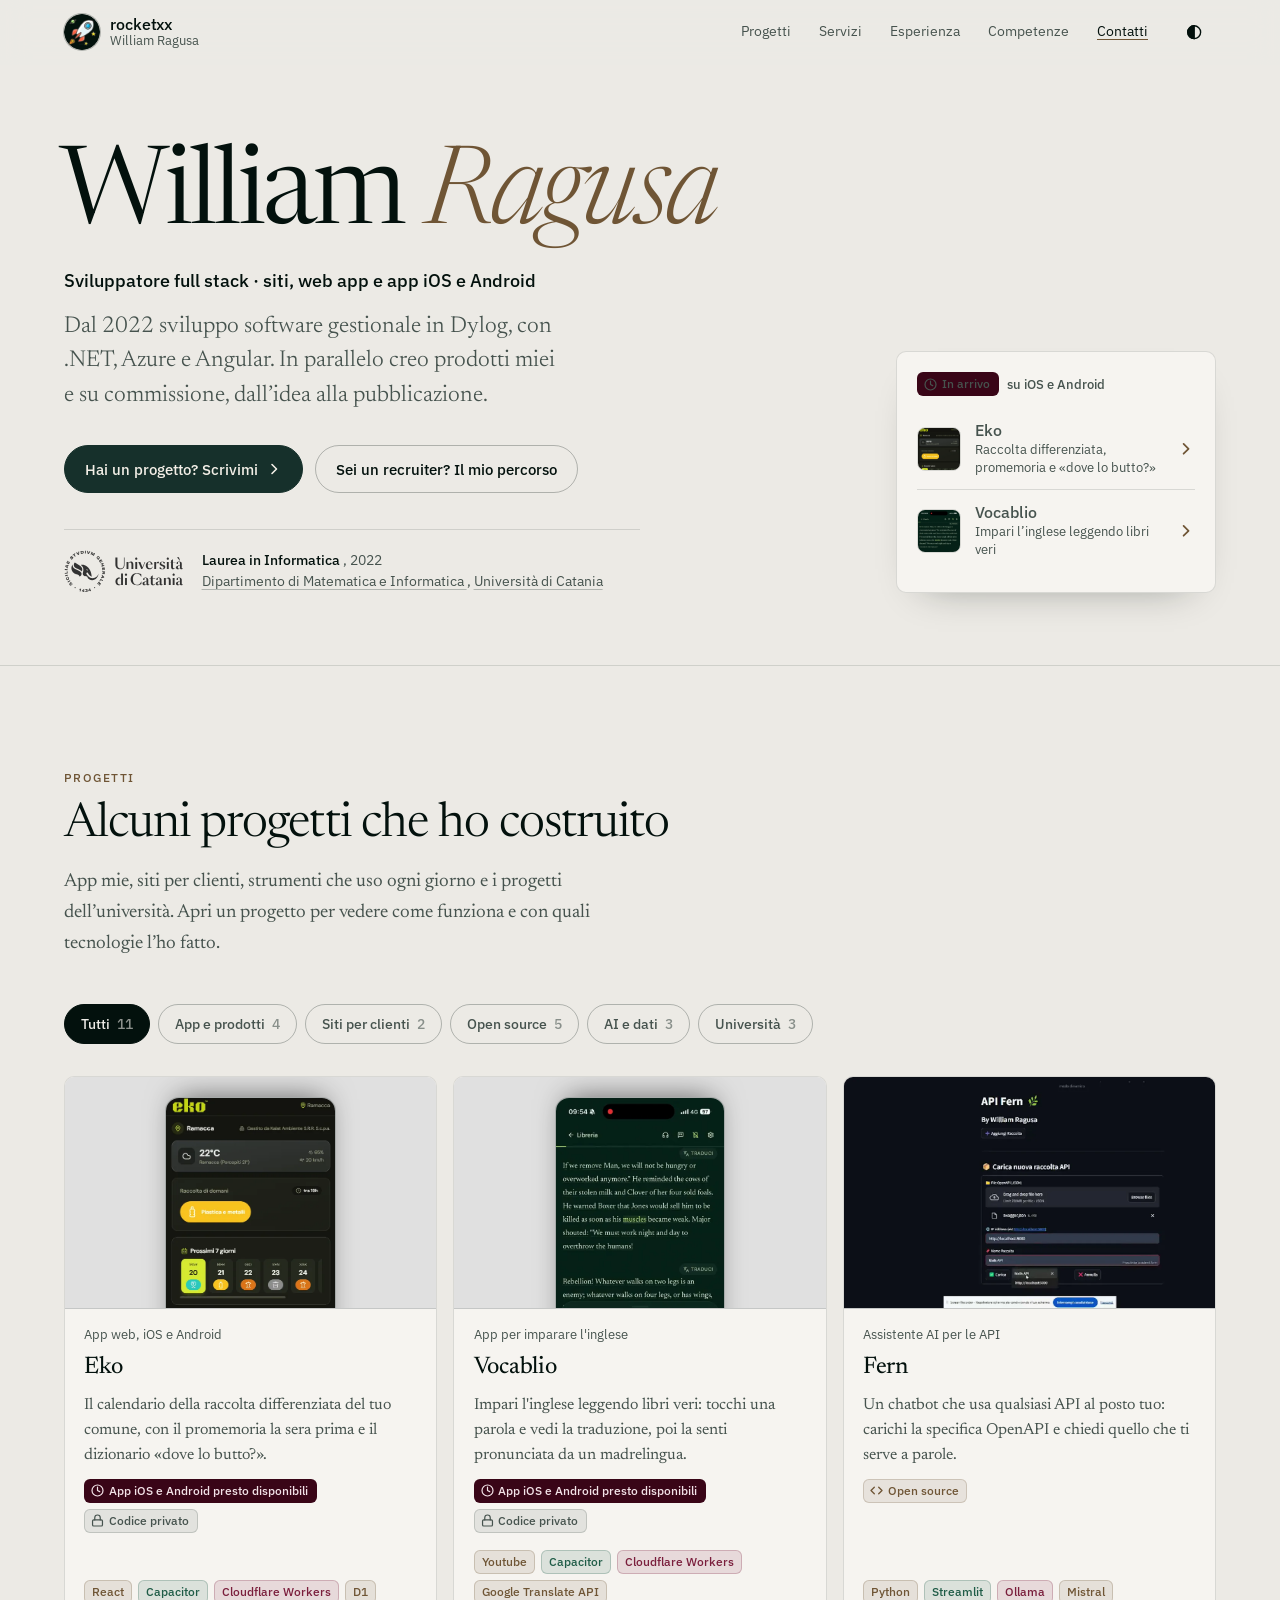
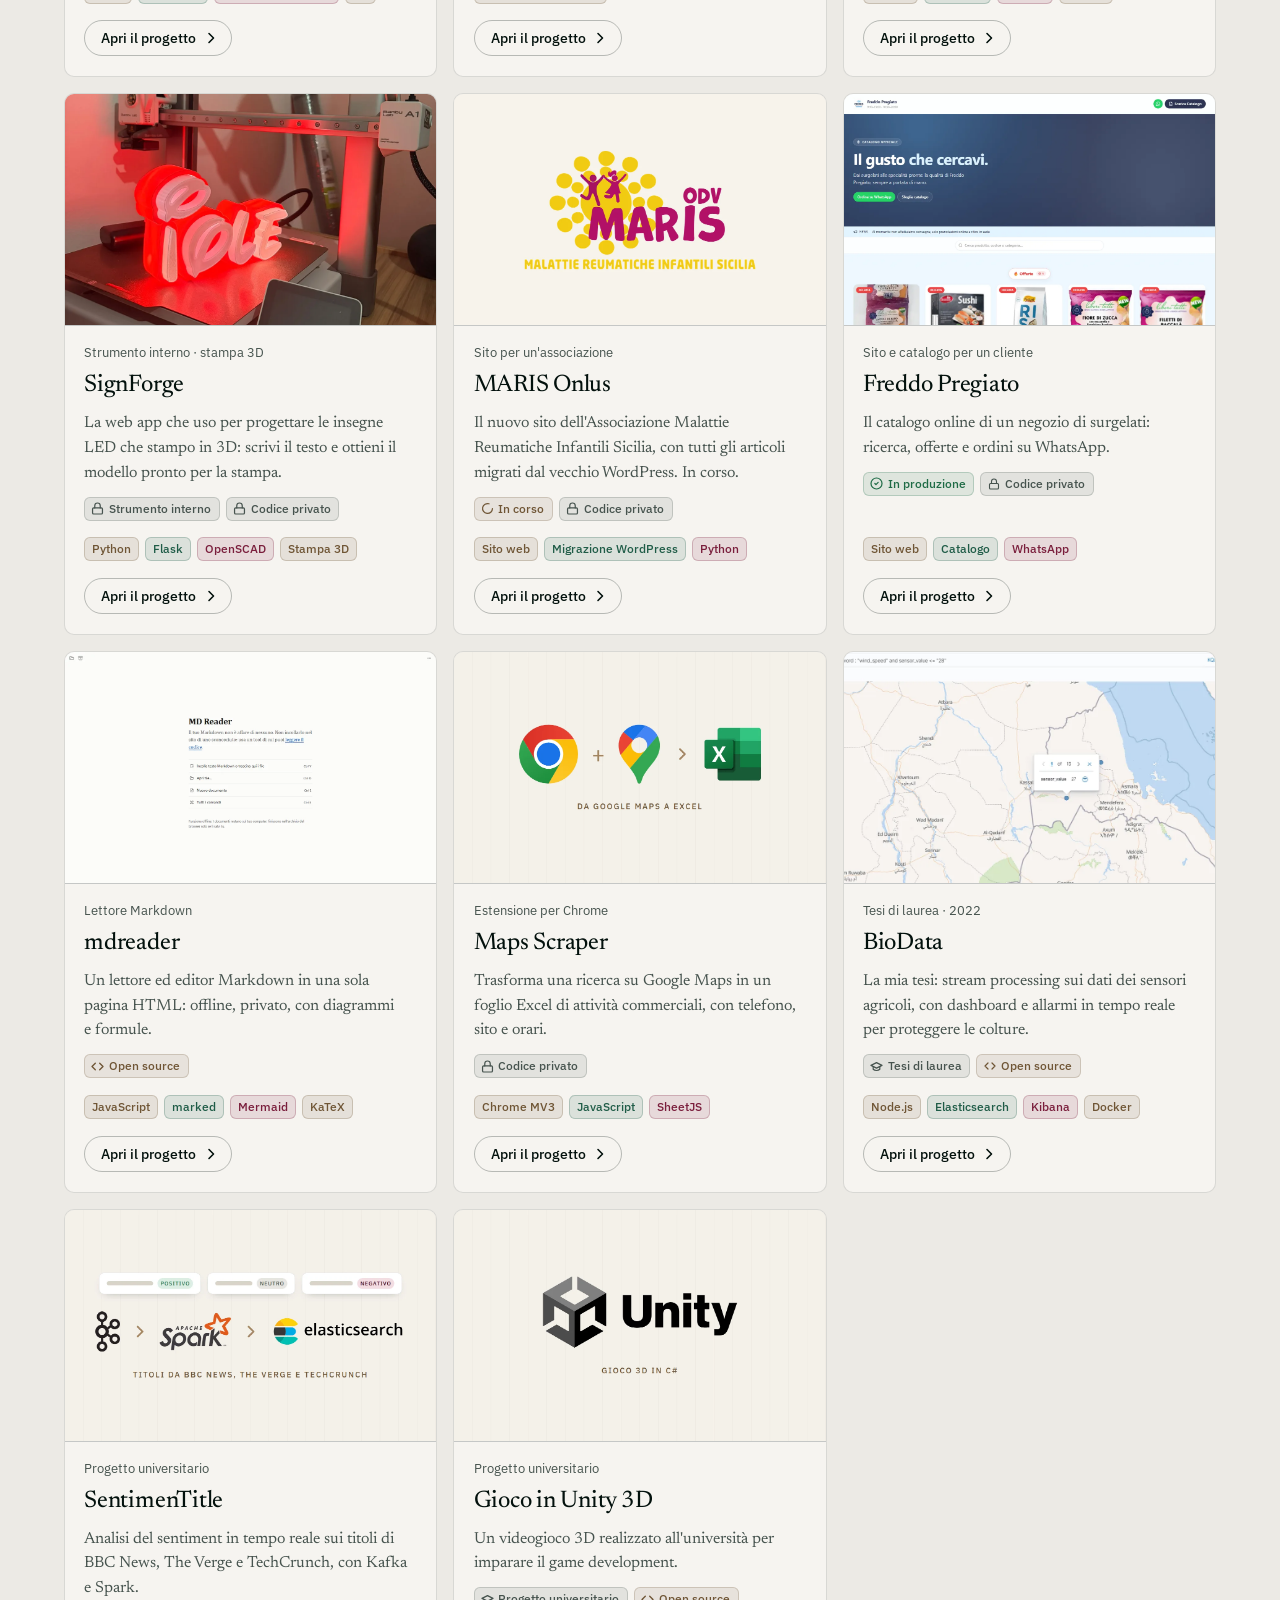
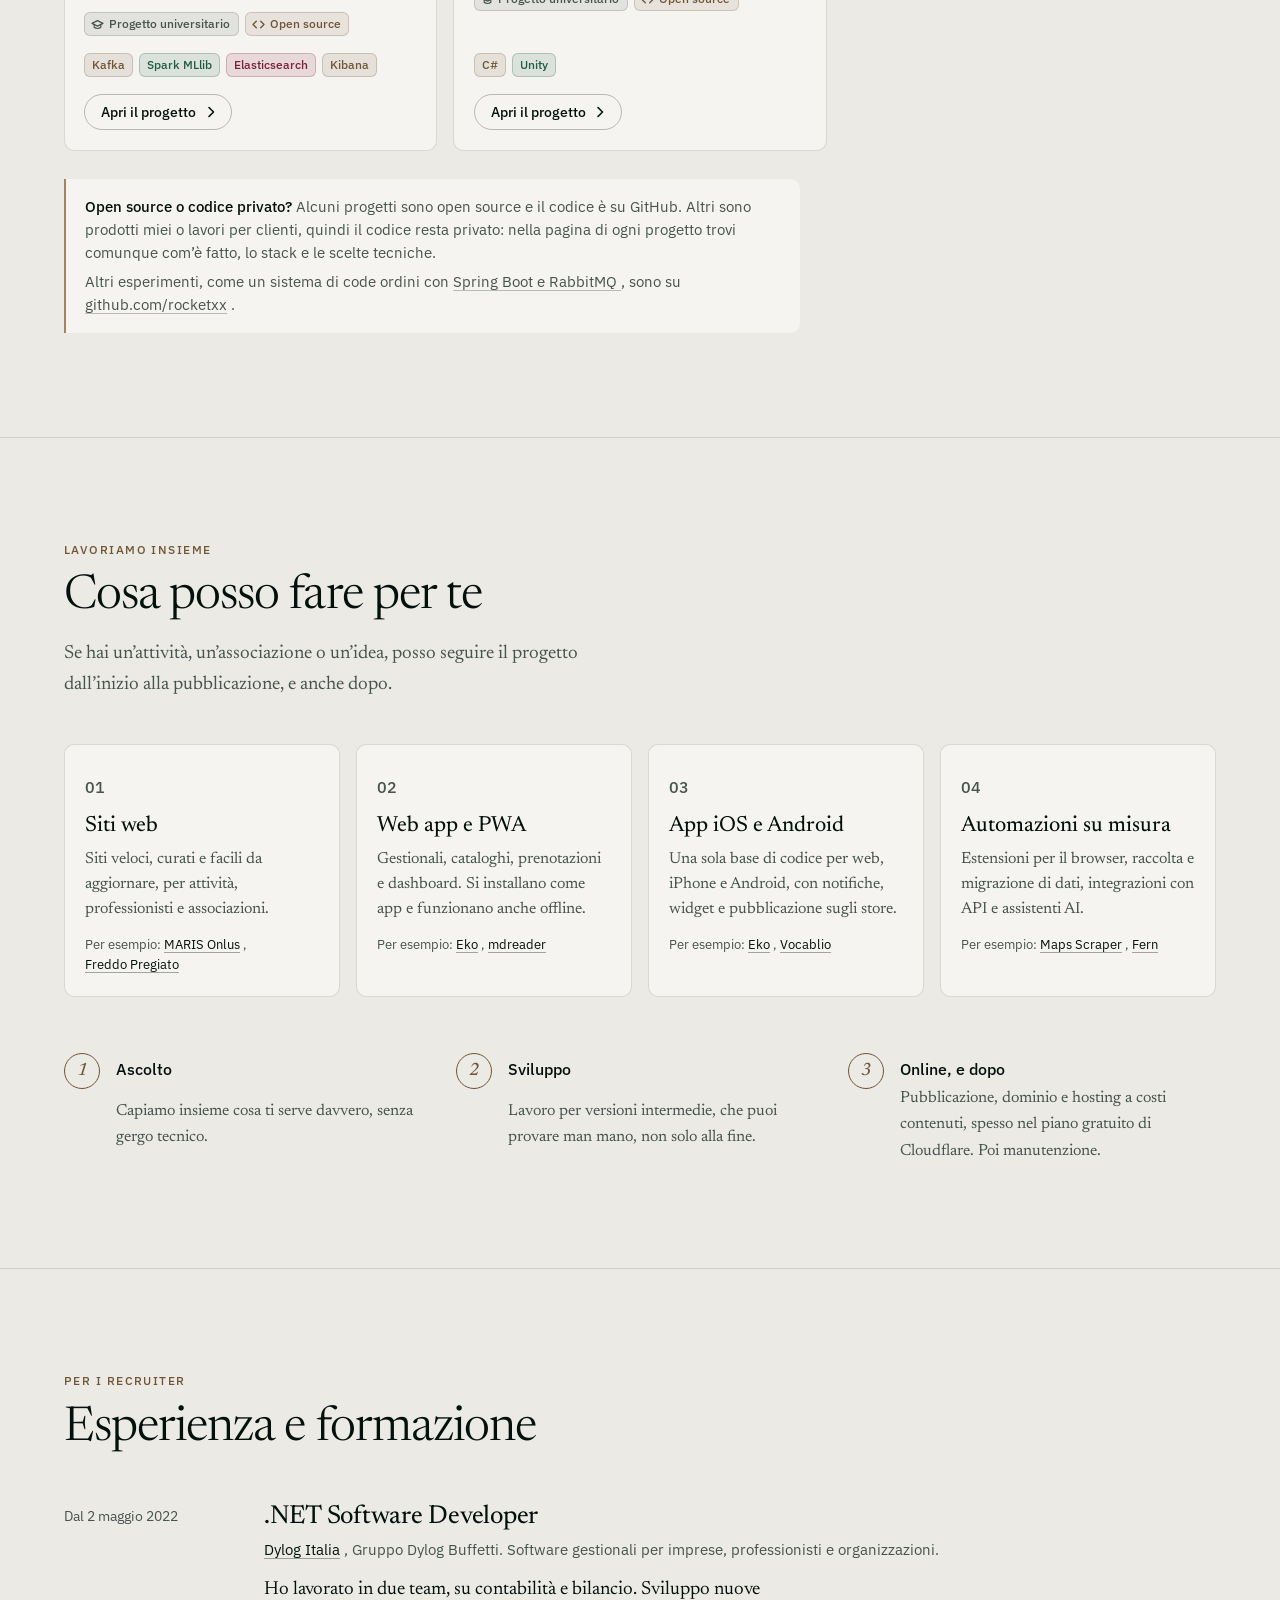
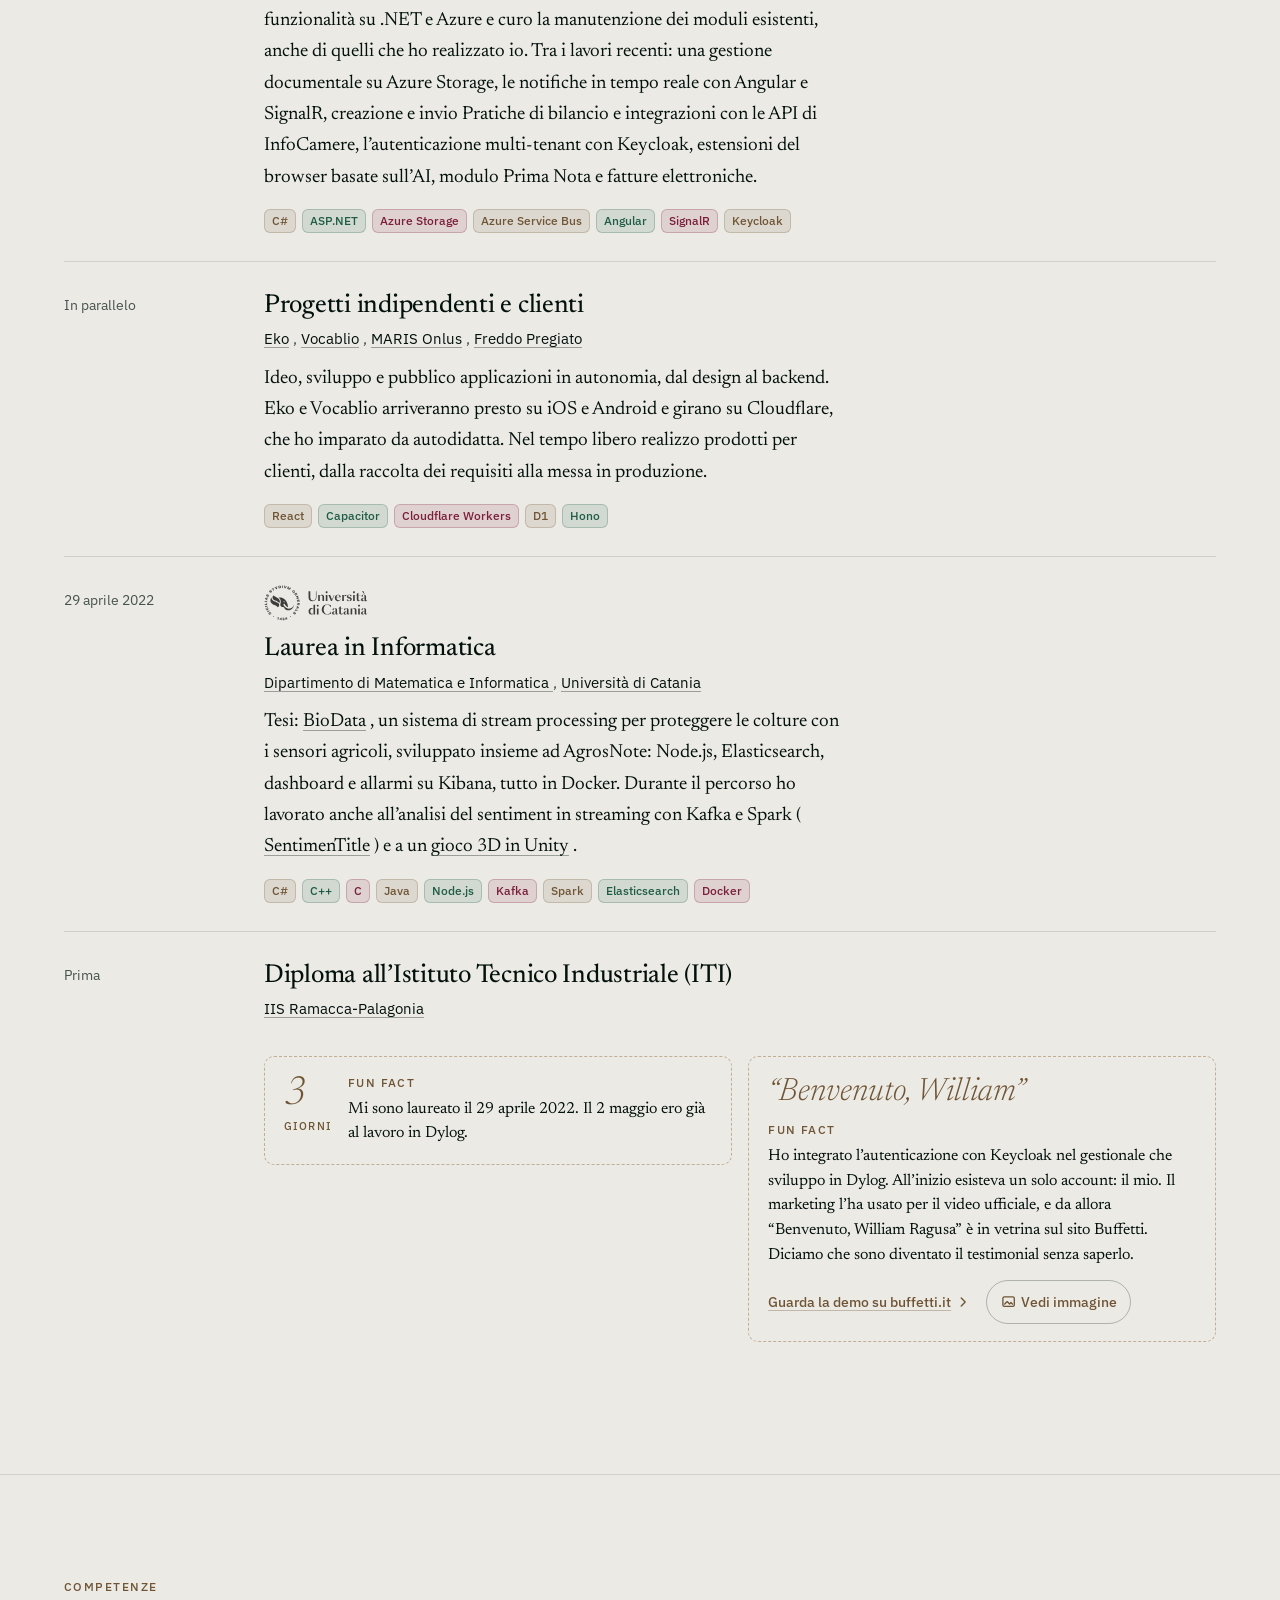
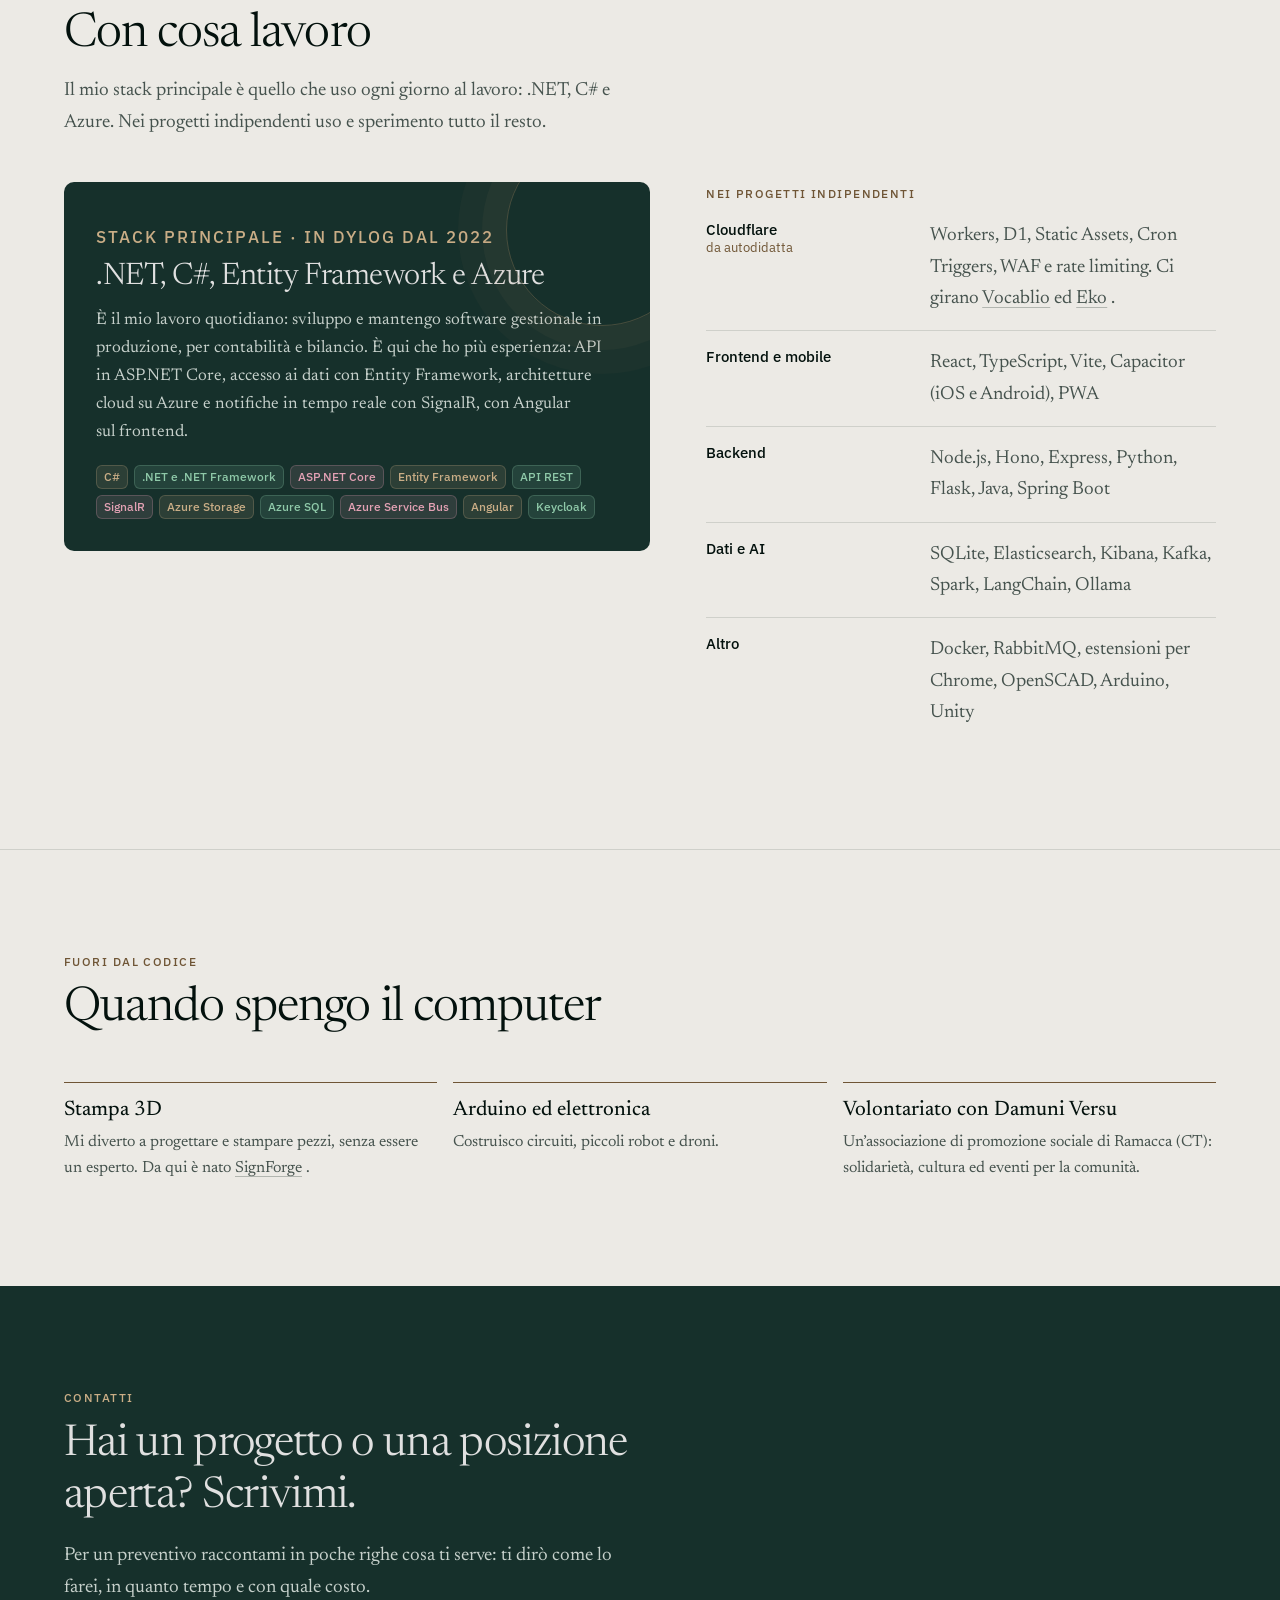
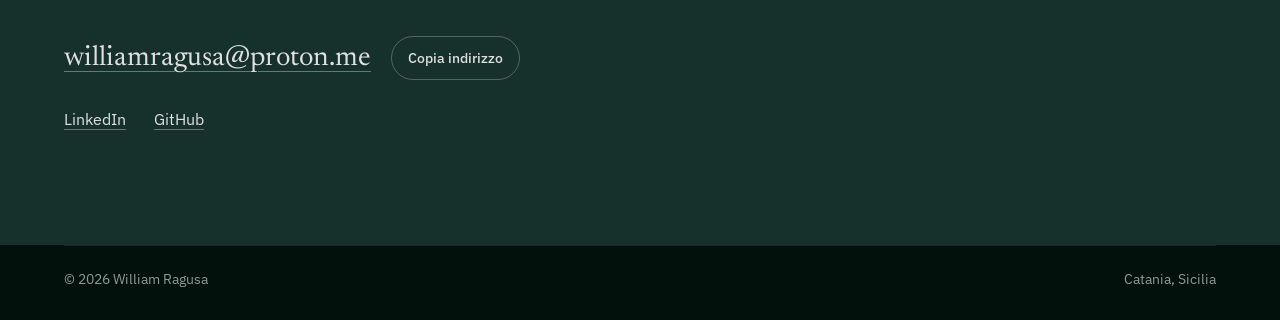
==== commit fa6e059b: "fix: style, text" ====
--- a/index.html
+++ b/index.html
@@ -225,9 +225,9 @@
         </div>
 
         <aside class="now" aria-labelledby="now-title">
-          <p class="now-title eyebrow" id="now-title">
-            <span class="pulse" aria-hidden="true"></span>
-            In arrivo su iOS e Android
+          <p class="now-title" id="now-title">
+            <span class="badge badge-soon">In arrivo</span>
+            <span>su iOS e Android</span>
           </p>
           <ul role="list">
             <li>
@@ -379,6 +379,22 @@
                   <li>Cloudflare Workers</li>
                   <li>D1</li>
                 </ul>
+                <span class="card-cta" aria-hidden="true">
+                  Apri il progetto
+                  <svg
+                    class="chev"
+                    viewBox="0 0 16 16"
+                    aria-hidden="true"
+                    focusable="false">
+                    <path
+                      d="M6 3.5 10.5 8 6 12.5"
+                      fill="none"
+                      stroke="currentColor"
+                      stroke-width="1.6"
+                      stroke-linecap="round"
+                      stroke-linejoin="round" />
+                  </svg>
+                </span>
               </div>
             </li>
             <li class="card" data-tags="app">
@@ -407,6 +423,22 @@
                   <li>Cloudflare Workers</li>
                   <li>Google Translate API</li>
                 </ul>
+                <span class="card-cta" aria-hidden="true">
+                  Apri il progetto
+                  <svg
+                    class="chev"
+                    viewBox="0 0 16 16"
+                    aria-hidden="true"
+                    focusable="false">
+                    <path
+                      d="M6 3.5 10.5 8 6 12.5"
+                      fill="none"
+                      stroke="currentColor"
+                      stroke-width="1.6"
+                      stroke-linecap="round"
+                      stroke-linejoin="round" />
+                  </svg>
+                </span>
               </div>
             </li>
             <li class="card" data-tags="oss ai">
@@ -434,6 +466,22 @@
                   <li>Ollama</li>
                   <li>Mistral</li>
                 </ul>
+                <span class="card-cta" aria-hidden="true">
+                  Apri il progetto
+                  <svg
+                    class="chev"
+                    viewBox="0 0 16 16"
+                    aria-hidden="true"
+                    focusable="false">
+                    <path
+                      d="M6 3.5 10.5 8 6 12.5"
+                      fill="none"
+                      stroke="currentColor"
+                      stroke-width="1.6"
+                      stroke-linecap="round"
+                      stroke-linejoin="round" />
+                  </svg>
+                </span>
               </div>
             </li>
             <li class="card" data-tags="app">
@@ -462,6 +510,22 @@
                   <li>OpenSCAD</li>
                   <li>Stampa 3D</li>
                 </ul>
+                <span class="card-cta" aria-hidden="true">
+                  Apri il progetto
+                  <svg
+                    class="chev"
+                    viewBox="0 0 16 16"
+                    aria-hidden="true"
+                    focusable="false">
+                    <path
+                      d="M6 3.5 10.5 8 6 12.5"
+                      fill="none"
+                      stroke="currentColor"
+                      stroke-width="1.6"
+                      stroke-linecap="round"
+                      stroke-linejoin="round" />
+                  </svg>
+                </span>
               </div>
             </li>
             <li class="card" data-tags="client">
@@ -490,6 +554,22 @@
                   <li>Migrazione WordPress</li>
                   <li>Python</li>
                 </ul>
+                <span class="card-cta" aria-hidden="true">
+                  Apri il progetto
+                  <svg
+                    class="chev"
+                    viewBox="0 0 16 16"
+                    aria-hidden="true"
+                    focusable="false">
+                    <path
+                      d="M6 3.5 10.5 8 6 12.5"
+                      fill="none"
+                      stroke="currentColor"
+                      stroke-width="1.6"
+                      stroke-linecap="round"
+                      stroke-linejoin="round" />
+                  </svg>
+                </span>
               </div>
             </li>
             <li class="card" data-tags="client">
@@ -519,6 +599,22 @@
                   <li>Catalogo</li>
                   <li>WhatsApp</li>
                 </ul>
+                <span class="card-cta" aria-hidden="true">
+                  Apri il progetto
+                  <svg
+                    class="chev"
+                    viewBox="0 0 16 16"
+                    aria-hidden="true"
+                    focusable="false">
+                    <path
+                      d="M6 3.5 10.5 8 6 12.5"
+                      fill="none"
+                      stroke="currentColor"
+                      stroke-width="1.6"
+                      stroke-linecap="round"
+                      stroke-linejoin="round" />
+                  </svg>
+                </span>
               </div>
             </li>
             <li class="card" data-tags="oss">
@@ -546,6 +642,22 @@
                   <li>Mermaid</li>
                   <li>KaTeX</li>
                 </ul>
+                <span class="card-cta" aria-hidden="true">
+                  Apri il progetto
+                  <svg
+                    class="chev"
+                    viewBox="0 0 16 16"
+                    aria-hidden="true"
+                    focusable="false">
+                    <path
+                      d="M6 3.5 10.5 8 6 12.5"
+                      fill="none"
+                      stroke="currentColor"
+                      stroke-width="1.6"
+                      stroke-linecap="round"
+                      stroke-linejoin="round" />
+                  </svg>
+                </span>
               </div>
             </li>
             <li class="card" data-tags="app">
@@ -572,6 +684,22 @@
                   <li>JavaScript</li>
                   <li>SheetJS</li>
                 </ul>
+                <span class="card-cta" aria-hidden="true">
+                  Apri il progetto
+                  <svg
+                    class="chev"
+                    viewBox="0 0 16 16"
+                    aria-hidden="true"
+                    focusable="false">
+                    <path
+                      d="M6 3.5 10.5 8 6 12.5"
+                      fill="none"
+                      stroke="currentColor"
+                      stroke-width="1.6"
+                      stroke-linecap="round"
+                      stroke-linejoin="round" />
+                  </svg>
+                </span>
               </div>
             </li>
             <li class="card" data-tags="oss ai uni">
@@ -601,6 +729,22 @@
                   <li>Kibana</li>
                   <li>Docker</li>
                 </ul>
+                <span class="card-cta" aria-hidden="true">
+                  Apri il progetto
+                  <svg
+                    class="chev"
+                    viewBox="0 0 16 16"
+                    aria-hidden="true"
+                    focusable="false">
+                    <path
+                      d="M6 3.5 10.5 8 6 12.5"
+                      fill="none"
+                      stroke="currentColor"
+                      stroke-width="1.6"
+                      stroke-linecap="round"
+                      stroke-linejoin="round" />
+                  </svg>
+                </span>
               </div>
             </li>
             <li class="card" data-tags="oss ai uni">
@@ -629,6 +773,22 @@
                   <li>Elasticsearch</li>
                   <li>Kibana</li>
                 </ul>
+                <span class="card-cta" aria-hidden="true">
+                  Apri il progetto
+                  <svg
+                    class="chev"
+                    viewBox="0 0 16 16"
+                    aria-hidden="true"
+                    focusable="false">
+                    <path
+                      d="M6 3.5 10.5 8 6 12.5"
+                      fill="none"
+                      stroke="currentColor"
+                      stroke-width="1.6"
+                      stroke-linecap="round"
+                      stroke-linejoin="round" />
+                  </svg>
+                </span>
               </div>
             </li>
             <li class="card" data-tags="oss uni">
@@ -657,6 +817,22 @@
                   <li>C#</li>
                   <li>Unity</li>
                 </ul>
+                <span class="card-cta" aria-hidden="true">
+                  Apri il progetto
+                  <svg
+                    class="chev"
+                    viewBox="0 0 16 16"
+                    aria-hidden="true"
+                    focusable="false">
+                    <path
+                      d="M6 3.5 10.5 8 6 12.5"
+                      fill="none"
+                      stroke="currentColor"
+                      stroke-width="1.6"
+                      stroke-linecap="round"
+                      stroke-linejoin="round" />
+                  </svg>
+                </span>
               </div>
             </li>
           </ul>
--- a/assets/css/site.css
+++ b/assets/css/site.css
@@ -290,11 +290,8 @@
   box-shadow: var(--shadow);
 }
 .now-title { display: flex; align-items: center; gap: .5rem; }
-.pulse {
-  width: .5rem; height: .5rem; border-radius: 50%;
-  background: var(--ottone);
-  box-shadow: 0 0 0 0 color-mix(in srgb, var(--ottone) 60%, transparent);
-}
+.now-title .badge { display: inline-flex; font: 500 .75rem/1 var(--sans); }
+.now-title > span:last-child { font: 500 .8125rem/1 var(--sans); color: var(--muted); }
 .now ul { margin-top: .75rem; }
 .now li + li { border-top: 1px solid var(--line); }
 .now a {
@@ -317,10 +314,8 @@
   .hero-main > :nth-child(4) { animation-delay: .18s; }
   .hero-main > :nth-child(5) { animation-delay: .24s; }
   .now { animation: sorgere 1s .3s var(--ease) both; }
-  .pulse { animation: battito 2.4s ease-out infinite; }
 }
 @keyframes sorgere { from { opacity: 0; transform: translateY(.6rem); } }
-@keyframes battito { 70%, 100% { box-shadow: 0 0 0 .5rem transparent; } }
 
 /* ── Sezioni ── */
 .section { padding-block: clamp(3.5rem, 9vw, 6.5rem); border-top: 1px solid var(--line); }
@@ -335,34 +330,73 @@
 .prose p + p { margin-top: 1.1em; }
 
 .stack-tags { display: flex; flex-wrap: wrap; gap: .375rem; }
+/* Tag tecnologie: badge "soft" (stile Radix Themes) che ruota sui tre colori della palette */
+.stack-tags {
+  --tone-1: #BFA27C;  /* ottone */
+  --tone-2: #8FC9A9;  /* verde */
+  --tone-3: #E3A1B4;  /* bordeaux */
+}
+:root[data-theme="light"] .stack-tags { --tone-1: #6F5535; --tone-2: #1F5C47; --tone-3: #7A1E3C; }
+@media (prefers-color-scheme: light) {
+  :root:not([data-theme="dark"]) .stack-tags { --tone-1: #6F5535; --tone-2: #1F5C47; --tone-3: #7A1E3C; }
+}
 .stack-tags li {
-  font: .75rem/1 var(--sans);
-  padding: .4rem .55rem;
-  border: 1px solid var(--line);
+  --tone: var(--tone-1);
+  display: inline-flex; align-items: center;
+  height: 1.5rem;
+  padding: 0 .5rem;
+  font: 500 .75rem/1 var(--sans);
+  border-radius: 6px;
+  color: var(--tone);
+  background: color-mix(in srgb, var(--tone) 12%, transparent);
+  box-shadow: inset 0 0 0 1px color-mix(in srgb, var(--tone) 24%, transparent);
+}
+.stack-tags li:nth-child(3n + 2) { --tone: var(--tone-2); }
+.stack-tags li:nth-child(3n) { --tone: var(--tone-3); }
+
+/* ── Badge di stato: soft + icona (stile shadcn/ui + Radix, icone Lucide) ── */
+.badges { display: flex; flex-wrap: wrap; gap: .375rem; }
+.badge {
+  --icon: none;
+  display: inline-flex; align-items: center; gap: .3rem;
+  height: 1.5rem;
+  padding: 0 .55rem 0 .45rem;
+  font: 500 .75rem/1 var(--sans);
   border-radius: 6px;
   color: var(--muted);
-}
-
-/* ── Badge ── */
-.badges { display: flex; flex-wrap: wrap; gap: .375rem; }
-.badge {
-  display: inline-flex; align-items: center; gap: .35rem;
-  font: 500 .6875rem/1 var(--sans);
-  letter-spacing: .04em;
-  text-transform: uppercase;
-  padding: .42rem .6rem;
-  border-radius: 999px;
-  border: 1px solid var(--line-strong);
-  color: var(--text);
+  background: color-mix(in srgb, currentColor 11%, transparent);
+  box-shadow: inset 0 0 0 1px color-mix(in srgb, currentColor 22%, transparent);
   white-space: nowrap;
 }
-.badge::before { content: ""; width: .375rem; height: .375rem; border-radius: 50%; background: currentColor; opacity: .7; }
-.badge-soon { background: var(--wine-bg); border-color: var(--wine-bg); color: var(--wine-text); }
-.badge-live { color: #8FC9A9; border-color: color-mix(in srgb, #8FC9A9 40%, transparent); }
-.badge-oss { color: var(--accent); border-color: color-mix(in srgb, var(--accent) 50%, transparent); }
-.badge-private { color: var(--muted); }
-.badge-uni { color: var(--muted); }
-.badge-wip { color: var(--accent); border-style: dashed; }
+.badge::before {
+  content: ""; flex: none;
+  width: .8rem; height: .8rem;
+  background: currentColor;
+  -webkit-mask: var(--icon) center / contain no-repeat;
+  mask: var(--icon) center / contain no-repeat;
+}
+.badge-soon {
+  color: var(--wine-text); background: var(--wine-bg); box-shadow: none;
+  --icon: url("data:image/svg+xml,%3Csvg xmlns='http://www.w3.org/2000/svg' viewBox='0 0 24 24' fill='none' stroke='%23000' stroke-width='2.2' stroke-linecap='round' stroke-linejoin='round'%3E%3Ccircle cx='12' cy='12' r='10'/%3E%3Cpath d='M12 6v6l4 2'/%3E%3C/svg%3E");
+}
+.badge-live {
+  color: #8FC9A9;
+  --icon: url("data:image/svg+xml,%3Csvg xmlns='http://www.w3.org/2000/svg' viewBox='0 0 24 24' fill='none' stroke='%23000' stroke-width='2.2' stroke-linecap='round' stroke-linejoin='round'%3E%3Ccircle cx='12' cy='12' r='10'/%3E%3Cpath d='m9 12 2 2 4-4'/%3E%3C/svg%3E");
+}
+.badge-oss {
+  color: var(--accent);
+  --icon: url("data:image/svg+xml,%3Csvg xmlns='http://www.w3.org/2000/svg' viewBox='0 0 24 24' fill='none' stroke='%23000' stroke-width='2.4' stroke-linecap='round' stroke-linejoin='round'%3E%3Cpath d='m16 18 6-6-6-6'/%3E%3Cpath d='m8 6-6 6 6 6'/%3E%3C/svg%3E");
+}
+.badge-private {
+  --icon: url("data:image/svg+xml,%3Csvg xmlns='http://www.w3.org/2000/svg' viewBox='0 0 24 24' fill='none' stroke='%23000' stroke-width='2.2' stroke-linecap='round' stroke-linejoin='round'%3E%3Crect width='18' height='11' x='3' y='11' rx='2'/%3E%3Cpath d='M7 11V7a5 5 0 0 1 10 0v4'/%3E%3C/svg%3E");
+}
+.badge-uni {
+  --icon: url("data:image/svg+xml,%3Csvg xmlns='http://www.w3.org/2000/svg' viewBox='0 0 24 24' fill='none' stroke='%23000' stroke-width='2.2' stroke-linecap='round' stroke-linejoin='round'%3E%3Cpath d='M22 10 12 5 2 10l10 5 10-5Z'/%3E%3Cpath d='M6 12v5c3 3 9 3 12 0v-5'/%3E%3C/svg%3E");
+}
+.badge-wip {
+  color: var(--accent);
+  --icon: url("data:image/svg+xml,%3Csvg xmlns='http://www.w3.org/2000/svg' viewBox='0 0 24 24' fill='none' stroke='%23000' stroke-width='2.2' stroke-linecap='round' stroke-linejoin='round'%3E%3Cpath d='M21 12a9 9 0 1 1-6.22-8.56'/%3E%3C/svg%3E");
+}
 :root[data-theme="light"] .badge-live { color: #1E6B45; }
 @media (prefers-color-scheme: light) { :root:not([data-theme="dark"]) .badge-live { color: #1E6B45; } }
 
@@ -431,6 +465,21 @@
 .card:has(h3 a:focus-visible) { outline: 2px solid var(--accent); outline-offset: 3px; }
 .card-desc { font-size: 1rem; line-height: 1.55; color: var(--muted); }
 .card .stack-tags { margin-top: auto; padding-top: .35rem; }
+/* Pillola "Apri il progetto": dice che la card è un link (stile shadcn Button outline, rounded-full) */
+.card-cta {
+  display: inline-flex; align-items: center; gap: .4rem;
+  align-self: flex-start;
+  height: 2.25rem;
+  margin-top: .35rem;
+  padding: 0 .8rem 0 1rem;
+  font: 500 .875rem/1 var(--sans);
+  color: var(--text);
+  border: 1px solid var(--line-strong);
+  border-radius: 999px;
+  transition: background-color .2s, color .2s, border-color .2s;
+}
+.card-cta .chev { width: 1rem; height: 1rem; }
+.card:has(h3 a:focus-visible) .card-cta { background: var(--accent-fill); border-color: var(--accent-fill); color: var(--on-accent); }
 
 .gallery-note {
   display: grid; gap: .35rem;
@@ -566,7 +615,7 @@
 .spotlight p { margin-top: .75rem; max-width: 40rem; color: #C6D0CB; font-size: 1.0625rem; }
 .spotlight a { color: #E0E0E0; }
 .spotlight .stack-tags { margin-top: 1.1rem; }
-.spotlight .stack-tags li { border-color: rgba(224, 224, 224, .2); color: #C6D0CB; }
+.spotlight .stack-tags li { --tone-1: #C9AD86; --tone-2: #8FC9A9; --tone-3: #E3A1B4; }
 
 /* ── Tempo libero ── */
 .pastimes { display: grid; gap: 1rem; grid-template-columns: repeat(auto-fit, minmax(min(100%, 16rem), 1fr)); }
@@ -761,6 +810,8 @@
   .card:hover { border-color: var(--line-strong); transform: translateY(-3px); box-shadow: var(--shadow); }
   .card:hover .card-media img { transform: scale(1.025); }
   .card:hover h3 a { color: inherit; }
+  .card:hover .card-cta { background: var(--accent-fill); border-color: var(--accent-fill); color: var(--on-accent); }
+  .card:hover .card-cta .chev { transform: translateX(3px); }
   .now a:hover { color: inherit; }
   .now a:hover b { color: var(--accent); }
   .pager a:hover { border-color: var(--accent); color: inherit; }
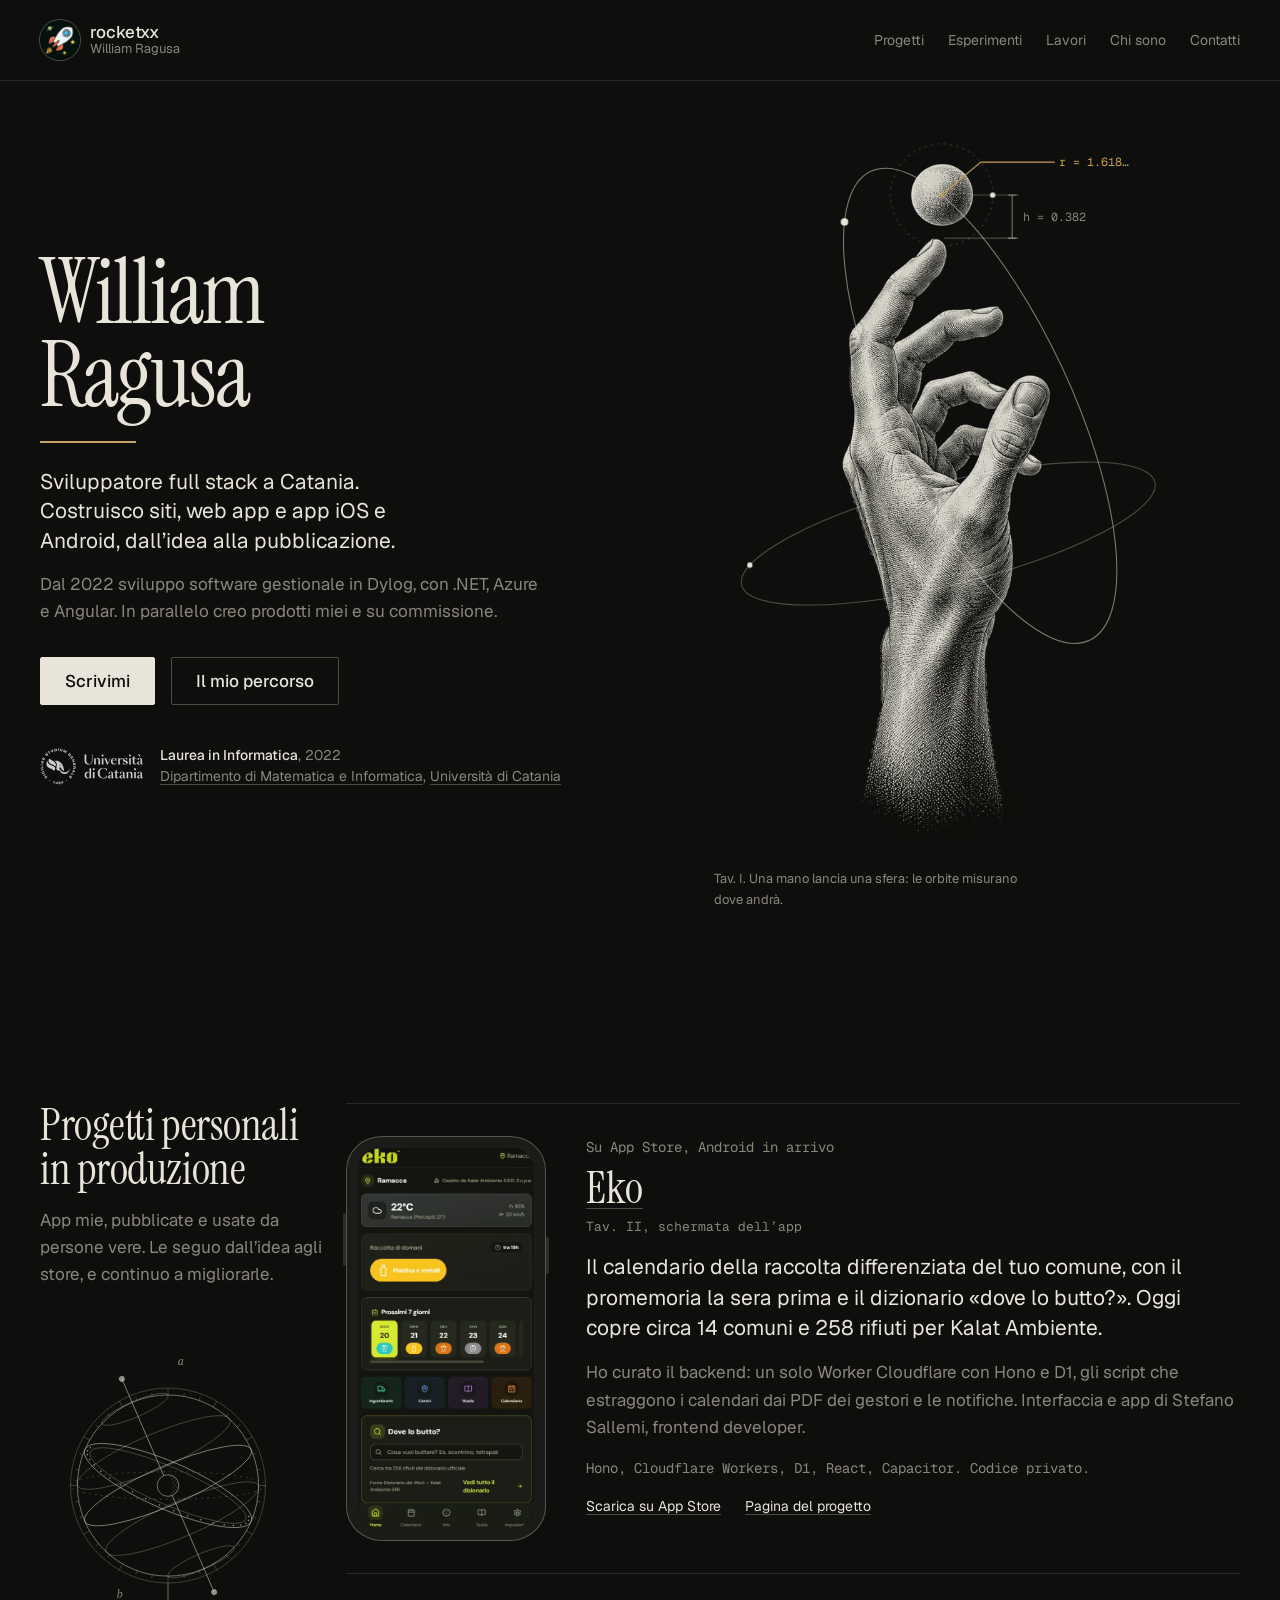
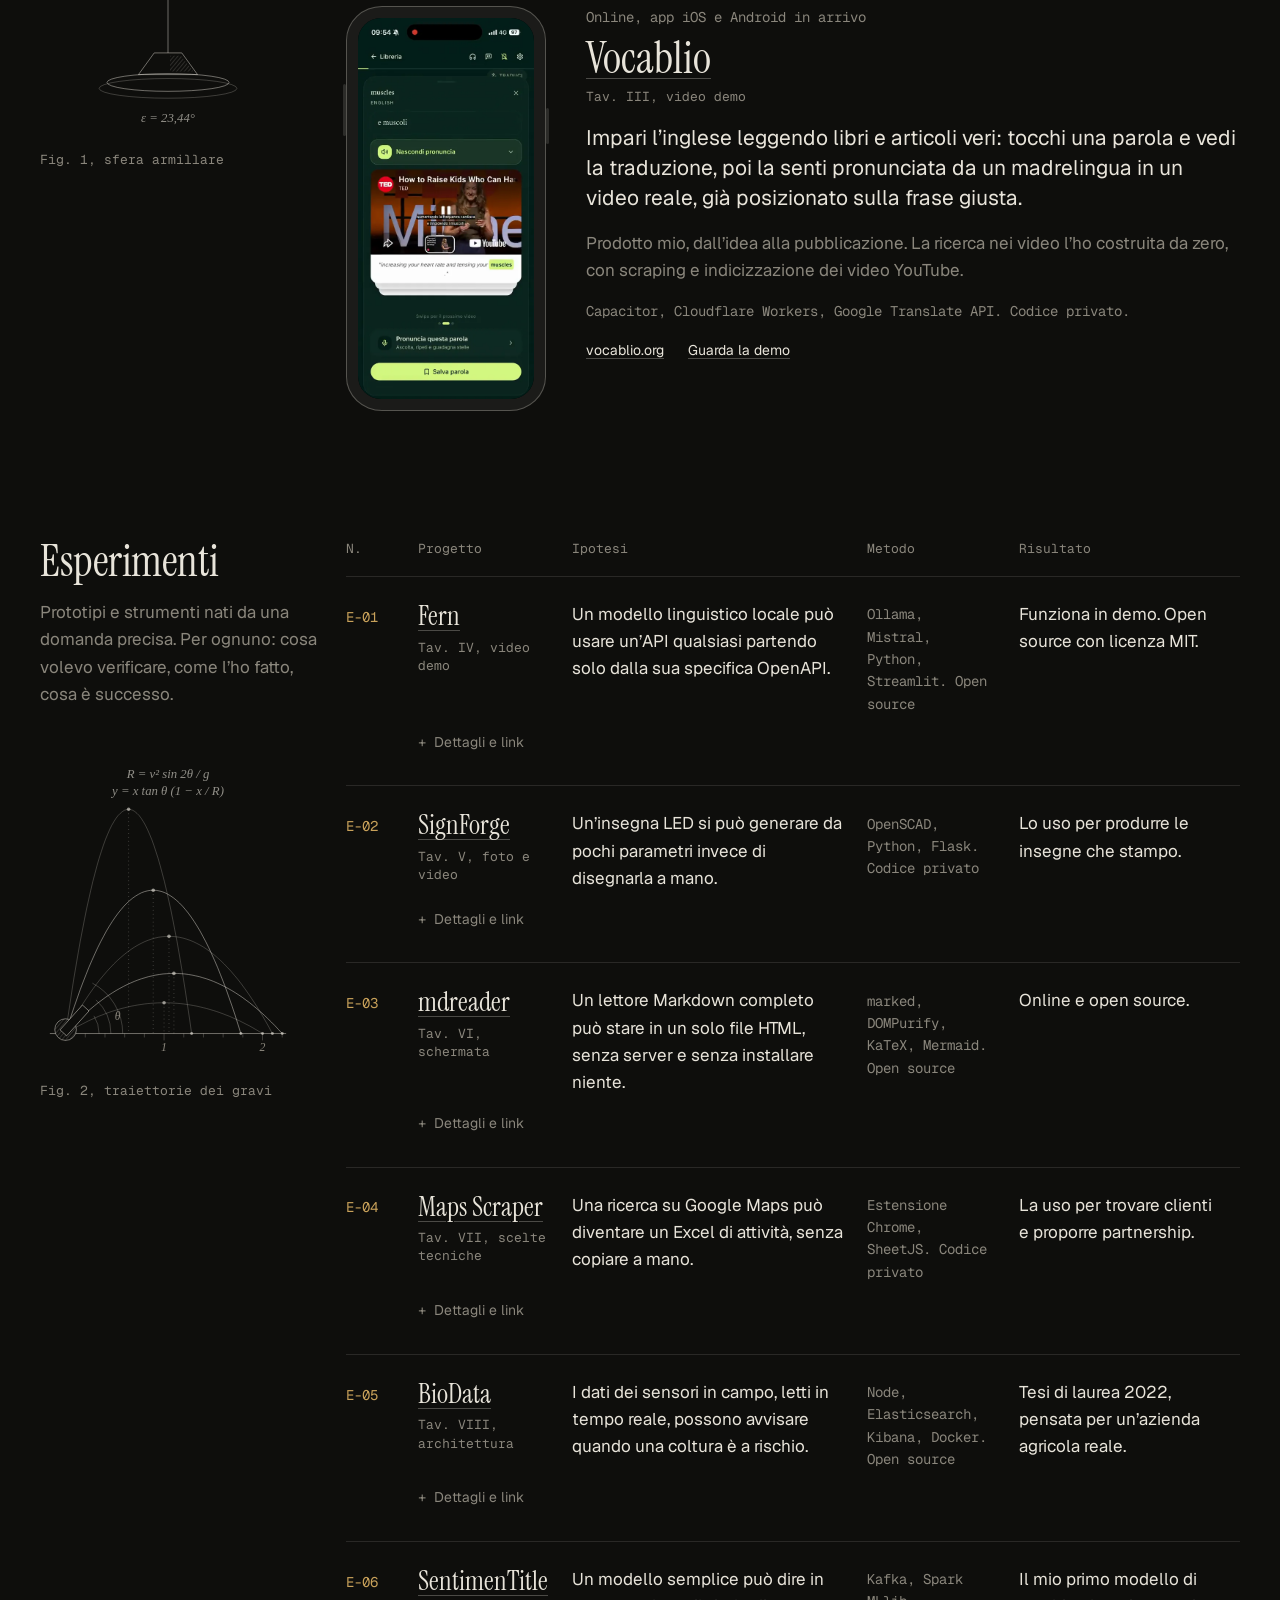
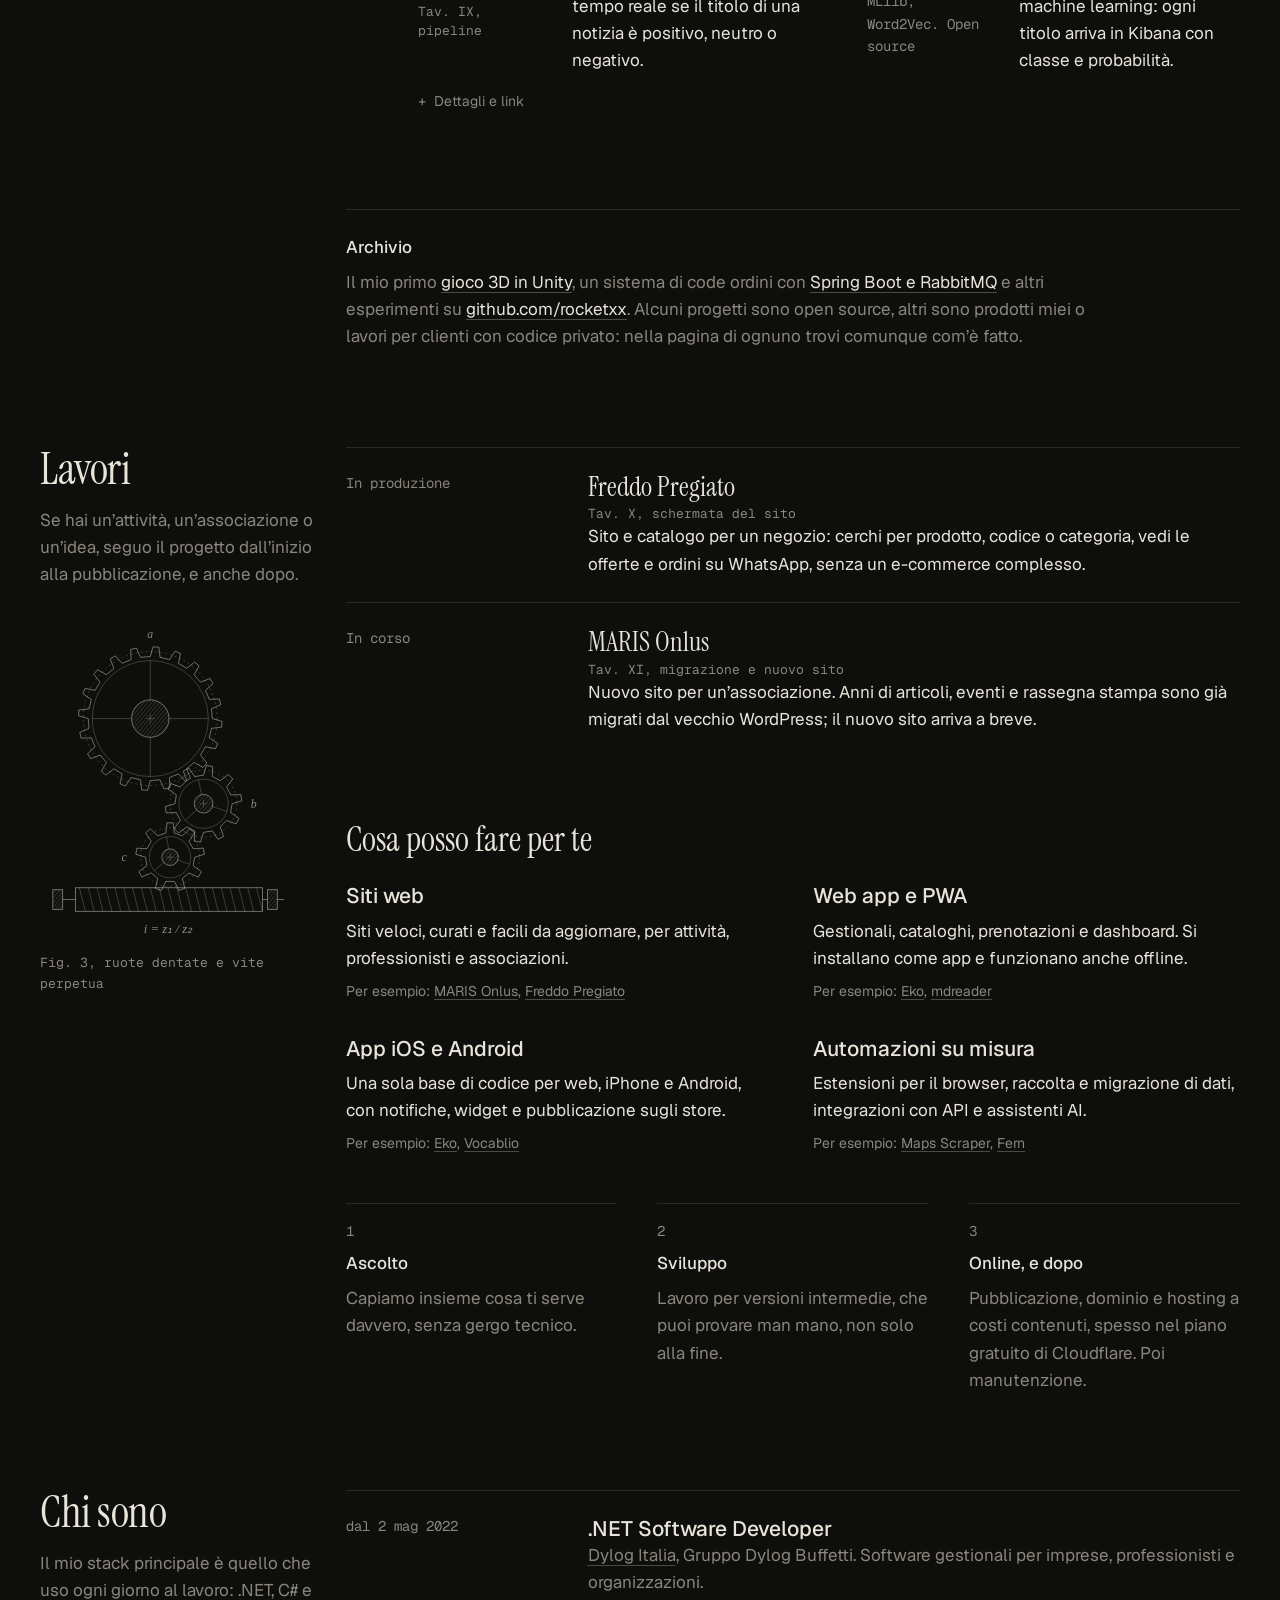
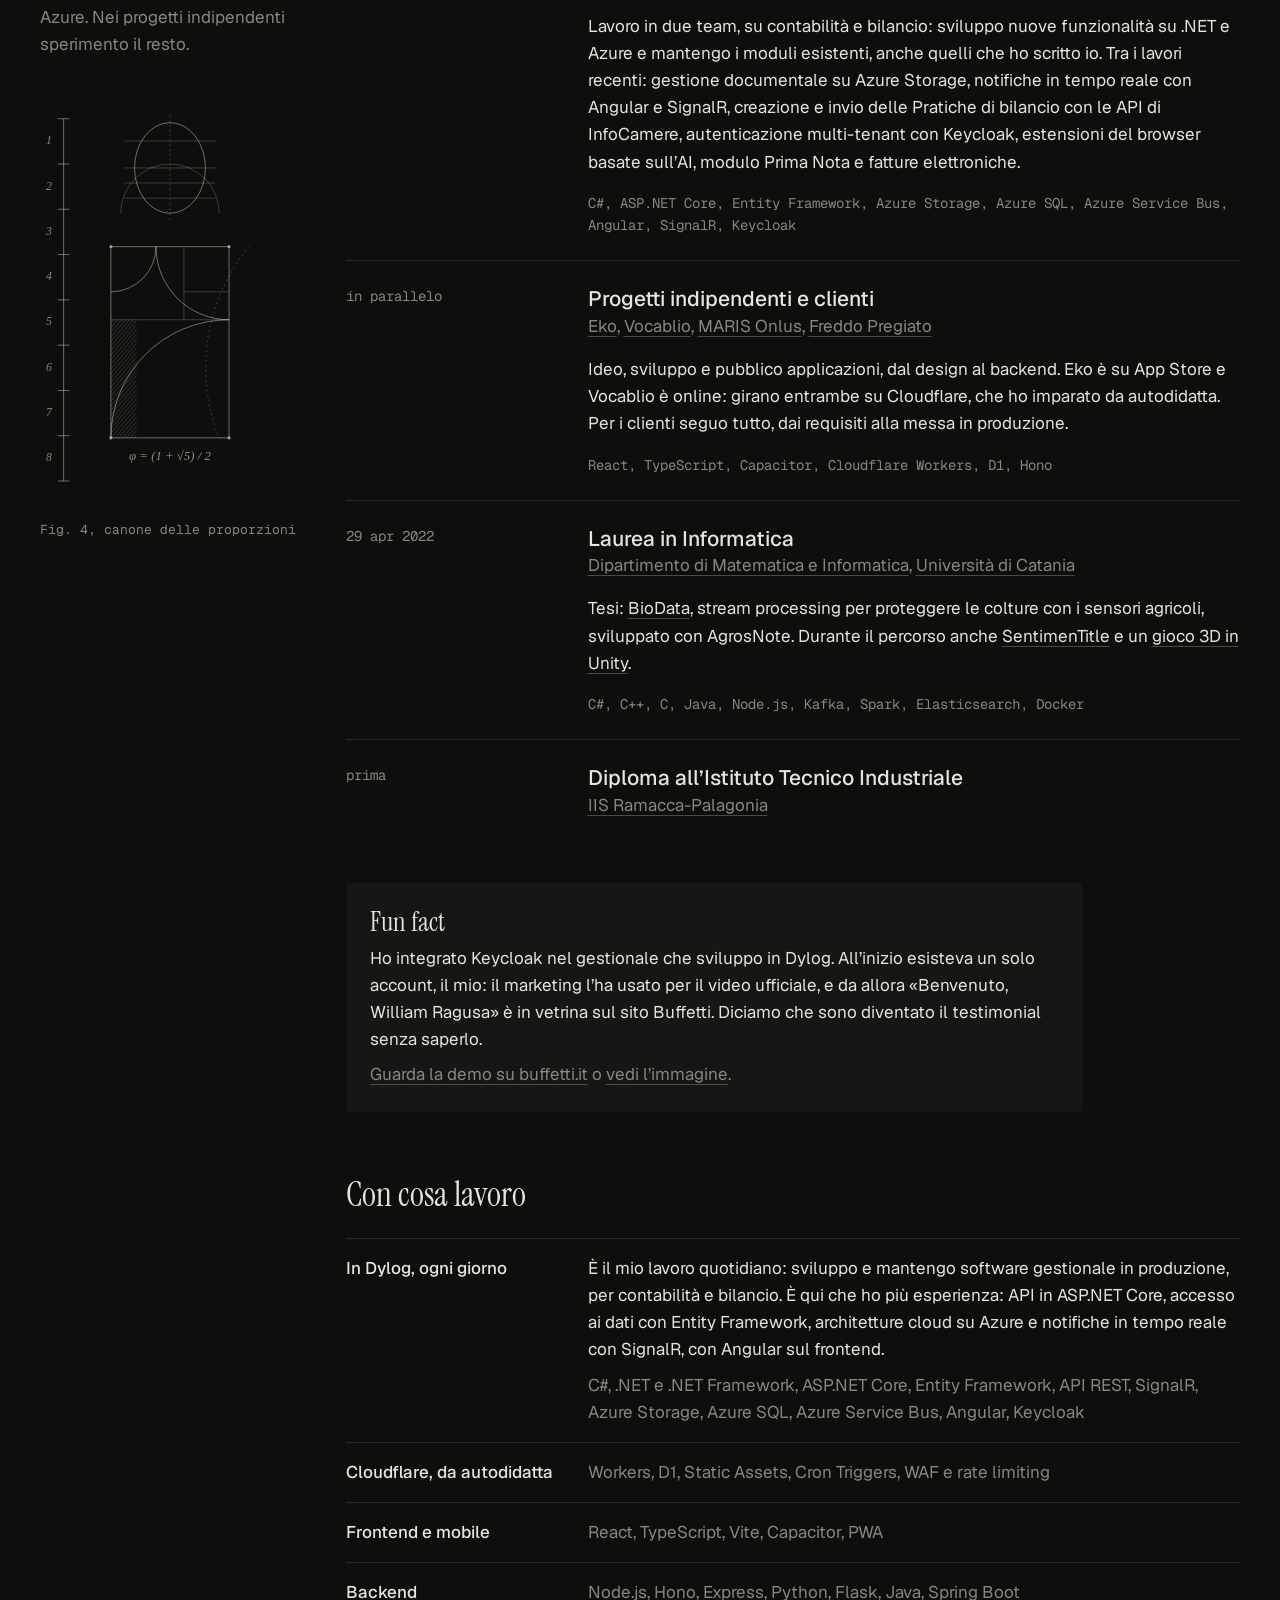
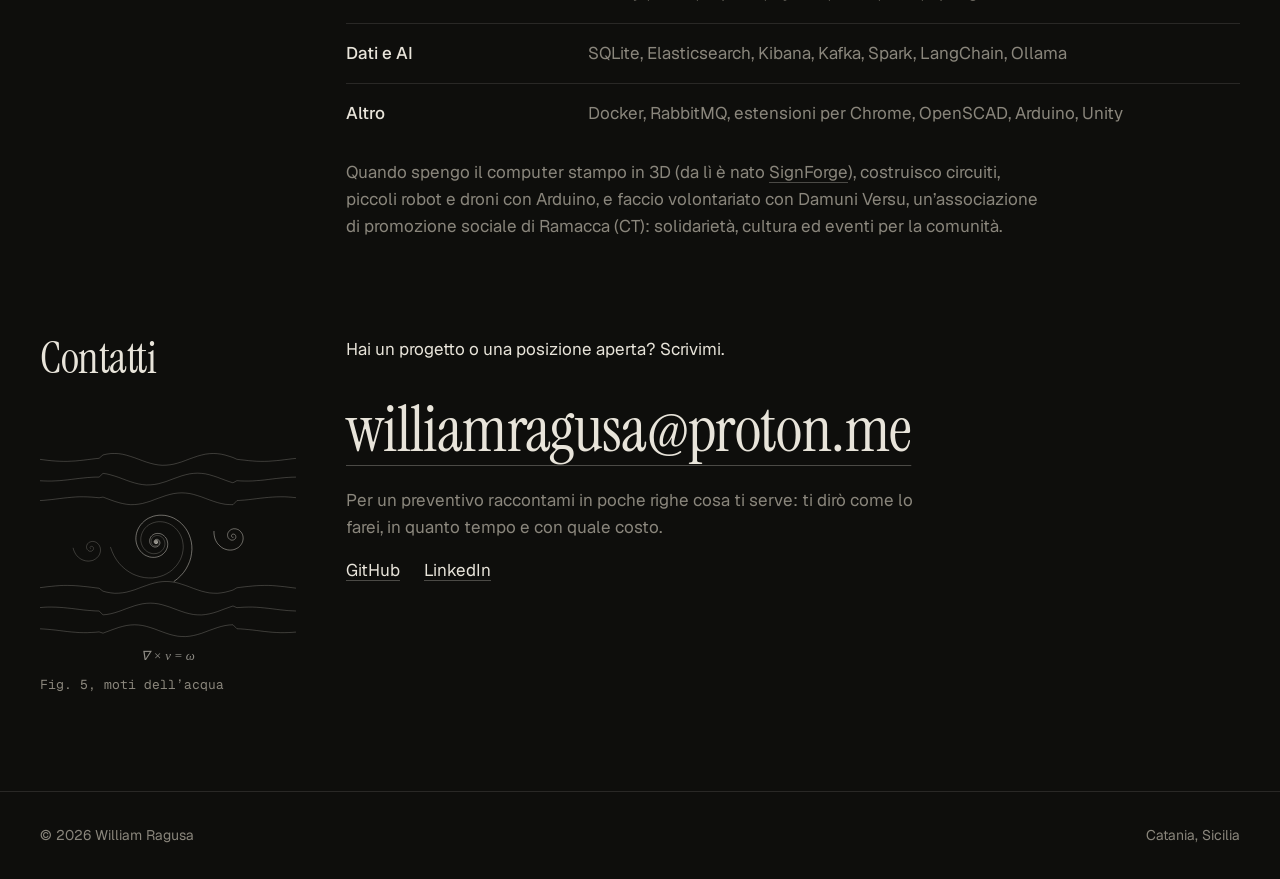
==== commit d1807e41: "restyling" ====
--- a/index.html
+++ b/index.html
@@ -1,67 +1,49 @@
 <!doctype html>
 <html lang="it">
   <head>
-    <meta charset="UTF-8" />
+    <meta charset="utf-8" />
     <meta name="viewport" content="width=device-width, initial-scale=1" />
-    <title>
-      William Ragusa · Sviluppatore full stack, web e app iOS/Android
-    </title>
+    <title>William Ragusa, sviluppatore full stack a Catania</title>
     <meta
       name="description"
-      content="William Ragusa, sviluppatore full stack a Catania, laureato in Informatica all'Università di Catania. Siti, web app e app iOS e Android. .NET, Angular, React, Cloudflare." />
-    <meta
-      name="theme-color"
-      content="#03110D"
-      media="(prefers-color-scheme: dark)" />
-    <meta
-      name="theme-color"
-      content="#ECEAE5"
-      media="(prefers-color-scheme: light)" />
+      content="William Ragusa, sviluppatore full stack a Catania, laureato in Informatica all’Università di Catania. Siti, web app e app iOS e Android. .NET, Angular, React, Cloudflare." />
     <meta name="author" content="William Ragusa" />
+    <meta name="theme-color" content="#0E0E0C" />
     <link rel="canonical" href="https://rocketxx.github.io/" />
+
     <meta property="og:type" content="website" />
     <meta property="og:url" content="https://rocketxx.github.io/" />
     <meta property="og:site_name" content="William Ragusa" />
     <meta property="og:locale" content="it_IT" />
-    <meta
-      property="og:title"
-      content="William Ragusa · Sviluppatore full stack" />
+    <meta property="og:title" content="William Ragusa, sviluppatore full stack" />
     <meta
       property="og:description"
-      content="Siti, web app e app iOS e Android. Laureato in Informatica all'Università di Catania, sviluppatore in Dylog dal 2022." />
-    <meta
-      property="og:image"
-      content="https://rocketxx.github.io/og-image.png" />
+      content="Siti, web app e app iOS e Android. Laureato in Informatica all’Università di Catania, sviluppatore in Dylog dal 2022." />
+    <meta property="og:image" content="https://rocketxx.github.io/og-image.png" />
     <meta property="og:image:type" content="image/png" />
     <meta property="og:image:width" content="1200" />
     <meta property="og:image:height" content="630" />
     <meta
       property="og:image:alt"
-      content="William Ragusa, sviluppatore full stack" />
+      content="William Ragusa, sviluppatore full stack. Incisione di una mano che lancia una sfera, con orbite disegnate." />
     <meta name="twitter:card" content="summary_large_image" />
-    <link rel="icon" href="favicon.ico?v=2" sizes="any" />
+    <meta name="twitter:title" content="William Ragusa, sviluppatore full stack" />
+    <meta
+      name="twitter:description"
+      content="Siti, web app e app iOS e Android. Sviluppatore in Dylog dal 2022." />
+    <meta name="twitter:image" content="https://rocketxx.github.io/og-image.png" />
+
+    <link rel="icon" href="favicon.svg" type="image/svg+xml" />
+    <link rel="icon" href="favicon.ico" sizes="32x32" />
+    <link rel="apple-touch-icon" href="assets/img/apple-touch-icon.png" />
+
     <link
-      rel="icon"
-      href="assets/img/favicon-32.png?v=2"
-      type="image/png"
-      sizes="32x32" />
-    <link rel="apple-touch-icon" href="assets/img/apple-touch-icon.png?v=2" />
-
-    <link rel="preconnect" href="https://fonts.googleapis.com" />
-    <link rel="preconnect" href="https://fonts.gstatic.com" crossorigin />
-    <link
-      href="https://fonts.googleapis.com/css2?family=IBM+Plex+Sans:wght@400;500&family=Newsreader:ital,opsz,wght@0,6..72,300..600;1,6..72,300..600&display=swap"
-      rel="stylesheet" />
-
-    <script>
-      document.documentElement.classList.add('js');
-      try {
-        var t = localStorage.getItem('theme');
-        if (t === 'light' || t === 'dark')
-          document.documentElement.dataset.theme = t;
-      } catch (e) {}
-    </script>
-    <link rel="stylesheet" href="assets/css/site.css" />
+      rel="preload"
+      href="assets/fonts/instrument-serif-latin.woff2"
+      as="font"
+      type="font/woff2"
+      crossorigin />
+    <link rel="stylesheet" href="assets/css/style.css" />
 
     <script type="application/ld+json">
       {
@@ -70,6 +52,7 @@
         "name": "William Ragusa",
         "alternateName": "rocketxx",
         "url": "https://rocketxx.github.io/",
+        "image": "https://rocketxx.github.io/og-image.png",
         "jobTitle": "Sviluppatore software full stack",
         "worksFor": {
           "@type": "Organization",
@@ -125,1206 +108,863 @@
     <a class="skip-link" href="#main">Vai al contenuto</a>
 
     <header class="site-header">
-      <nav class="nav wrap" aria-label="Principale">
-        <a href="#top" class="brand">
-          <img
-            class="brand-avatar"
-            src="assets/img/avatar.webp"
-            alt=""
-            width="36"
-            height="36" />
-          <span class="brand-text">
-            <b>rocketxx</b>
-            <span>William Ragusa</span>
-          </span>
+      <div class="wrap">
+        <a class="brand" href="./">
+          <img class="brand-avatar" src="assets/img/avatar.webp" alt="" width="40" height="40" />
+          <span class="brand-text"><b>rocketxx</b><span>William Ragusa</span></span>
         </a>
-        <ul class="nav-list" id="nav-list" role="list">
-          <li><a href="#progetti">Progetti</a></li>
-          <li><a href="#servizi">Servizi</a></li>
-          <li><a href="#esperienza">Esperienza</a></li>
-          <li><a href="#competenze">Competenze</a></li>
-          <li><a href="#contatti">Contatti</a></li>
-        </ul>
-        <div class="nav-tools">
-          <button class="icon-button theme-toggle" type="button" hidden>
-            <svg
-              viewBox="0 0 20 20"
-              fill="none"
-              stroke="currentColor"
-              stroke-width="1.5"
-              aria-hidden="true">
-              <circle cx="10" cy="10" r="7" />
-              <path d="M10 3a7 7 0 0 0 0 14z" fill="currentColor" />
-            </svg>
-          </button>
-          <button
-            class="menu-toggle"
-            type="button"
-            aria-expanded="false"
-            aria-controls="nav-list">
-            Menu
-          </button>
+        <nav class="site-nav" aria-label="Sezioni">
+          <ul role="list">
+            <li><a href="#progetti">Progetti</a></li>
+            <li><a href="#esperimenti">Esperimenti</a></li>
+            <li><a href="#lavori">Lavori</a></li>
+            <li><a href="#chi-sono">Chi sono</a></li>
+            <li><a href="#contatti">Contatti</a></li>
+          </ul>
+        </nav>
+        <details class="indice">
+          <summary>Indice</summary>
+          <nav aria-label="Indice">
+            <ol role="list">
+              <li><a href="#progetti"><span>Progetti in produzione</span><span class="leader"></span><span class="ref">Tav. II–III</span></a></li>
+              <li><a href="#esperimenti"><span>Esperimenti</span><span class="leader"></span><span class="ref">Tav. IV–IX</span></a></li>
+              <li><a href="#lavori"><span>Lavori</span><span class="leader"></span><span class="ref">Tav. X–XI</span></a></li>
+              <li><a href="#chi-sono"><span>Chi sono</span><span class="leader"></span><span class="ref">percorso</span></a></li>
+              <li><a href="#contatti"><span>Contatti</span><span class="leader"></span><span class="ref">email</span></a></li>
+            </ol>
+          </nav>
+        </details>
+      </div>
+    </header>
+
+    <main id="main">
+      <section class="hero" aria-labelledby="t-nome">
+        <!-- margini: formule, galassie e figure geometriche che compaiono una alla volta -->
+        <div class="equations" aria-hidden="true">
+          <math style="top: 7%; --x: 0.62; --d: 0.4s">
+            <mi>F</mi><mo>=</mo><mi>G</mi>
+            <mfrac>
+              <mrow><msub><mi>m</mi><mn>1</mn></msub><msub><mi>m</mi><mn>2</mn></msub></mrow>
+              <msup><mi>r</mi><mn>2</mn></msup>
+            </mfrac>
+          </math>
+          <!-- galassia a spirale -->
+          <svg class="glyph" style="top: 20%; --x: 0.12; --d: 0.8s" viewBox="0 0 160 160">
+            <g class="spin-slow">
+              <g transform="rotate(-25 80 80)">
+                <ellipse class="faint" cx="80" cy="80" rx="72" ry="44" stroke-dasharray="2 6" />
+                <path d="M84.0 80.0L84.2 80.9L83.8 81.8L82.9 82.8L81.3 83.5L79.3 84.0L76.8 84.0L74.3 83.4L71.9 82.3L70.1 80.7L69.3 78.5L69.7 76.1L71.6 73.7L75.1 71.6L80.0 70.1L86.0 69.7L92.5 70.6L98.9 72.9L104.0 76.7L107.1 81.8L107.2 87.8L103.6 94.1L96.0 99.9L84.6 104.3L70.0 106.4L53.4 105.4L36.8 100.7L22.3 92.1L12.4 80.0" />
+                <path d="M76.0 80.0L75.8 79.1L76.2 78.2L77.1 77.2L78.7 76.5L80.7 76.0L83.2 76.0L85.7 76.6L88.1 77.7L89.9 79.3L90.7 81.5L90.3 83.9L88.4 86.3L84.9 88.4L80.0 89.9L74.0 90.3L67.5 89.4L61.1 87.1L56.0 83.3L52.9 78.2L52.8 72.2L56.4 65.9L64.0 60.1L75.4 55.7L90.0 53.6L106.6 54.6L123.2 59.3L137.7 67.9L147.6 80.0" />
+                <circle class="dot" cx="80" cy="80" r="3" />
+                <circle class="faint" cx="80" cy="80" r="9" />
+                <circle class="dot" cx="104" cy="96" r="1.4" />
+                <circle class="dot" cx="58" cy="62" r="1.2" />
+                <circle class="dot" cx="122" cy="62" r="1.4" />
+                <circle class="dot" cx="34" cy="96" r="1.2" />
+                <circle class="dot" cx="96" cy="58" r="1" />
+              </g>
+            </g>
+          </svg>
+          <math style="top: 44%; --x: 0.78; --d: 1.2s">
+            <msup><mo>∇</mo><mn>2</mn></msup><mi>φ</mi><mo>=</mo><mn>0</mn>
+          </math>
+          <!-- sfera con assi cartesiani -->
+          <svg class="glyph" style="top: 55%; --x: 0.3; --d: 1.6s" viewBox="0 0 150 150">
+            <circle cx="75" cy="80" r="45" />
+            <ellipse class="faint" cx="75" cy="80" rx="45" ry="13" />
+            <ellipse class="faint" cx="75" cy="80" rx="16" ry="45" />
+            <path d="M75 80V16M71 23l4-7 4 7M75 80L28 122M30 114l-2 8 8-3M75 80l66 14M133 89l8 5-9 3" />
+            <circle class="dot" cx="75" cy="80" r="2.5" />
+            <text x="82" y="20">z</text>
+            <text x="18" y="134">x</text>
+            <text x="138" y="110">y</text>
+          </svg>
+          
+          <!-- sistema solare: orbite concentriche -->
+          <svg class="glyph" style="top: 80%; --x: 0.66; --d: 2.4s" viewBox="0 0 150 150">
+            <circle class="dot" cx="75" cy="75" r="4" />
+            <circle class="faint" cx="75" cy="75" r="22" />
+            <circle cx="75" cy="75" r="40" stroke-dasharray="3 5" />
+            <circle class="faint" cx="75" cy="75" r="60" />
+            <circle class="dot" cx="97" cy="75" r="2" />
+            <circle class="dot" cx="47" cy="47" r="2.5" />
+            <circle class="dot" cx="117" cy="117" r="3" />
+          </svg>
         </div>
-      </nav>
-    </header>
-
-    <main id="main">
-      <div class="wrap hero" id="top">
-        <div class="hero-main">
-          <h1>
-            William
-            <em>Ragusa</em>
-          </h1>
-          <p class="hero-role">
-            Sviluppatore full stack · siti, web app e app iOS e Android
-          </p>
-          <p class="hero-lead">
-            Dal 2022 sviluppo software gestionale in Dylog, con .NET, Azure e
-            Angular. In parallelo creo prodotti miei e su commissione, dall’idea
-            alla pubblicazione.
-          </p>
-          <div class="hero-cta">
-            <a class="btn btn-primary" href="#contatti">
-              Hai un progetto? Scrivimi
+        <div class="equations right" aria-hidden="true">
+          <math style="top: 5%; --x: 0.18; --d: 0.6s">
+            <msup><mi>T</mi><mn>2</mn></msup><mo>=</mo>
+            <mfrac>
+              <mrow><mn>4</mn><msup><mi>π</mi><mn>2</mn></msup></mrow>
+              <mrow><mi>G</mi><mi>M</mi></mrow>
+            </mfrac>
+            <msup><mi>a</mi><mn>3</mn></msup>
+          </math>
+          <!-- orbita di Keplero: ellisse, fuochi, raggio vettore -->
+          <svg class="glyph" style="top: 22%; --x: 0.7; --d: 1s" viewBox="0 0 170 120">
+            <ellipse cx="85" cy="60" rx="70" ry="42" />
+            <path class="faint" d="M15 60H155M85 18V102" stroke-dasharray="2 5" />
+            <circle class="dot" cx="141" cy="60" r="4" />
+            <path class="faint" d="M25 60h8M29 56v8" />
+            <path d="M141 60L50 23.6" />
+            <circle class="dot" cx="50" cy="23.6" r="3.5" />
+            <text x="88" y="56">a</text>
+            <text x="90" y="34">r</text>
+            <text x="22" y="76">F₁</text>
+            <text x="134" y="78">F₂</text>
+          </svg>
+          
+          
+          <math style="top: 52%; --x: 0.25; --d: 2.2s">
+            <msup><mi>v</mi><mn>2</mn></msup><mo>=</mo><mi>G</mi><mi>M</mi>
+            <mrow>
+              <mo>(</mo>
+              <mfrac><mn>2</mn><mi>r</mi></mfrac><mo>−</mo><mfrac><mn>1</mn><mi>a</mi></mfrac>
+              <mo>)</mo>
+            </mrow>
+          </math>
+          <!-- spirale aurea nei rettangoli -->
+          <svg class="glyph" style="top: 74%; --x: 0.82; --d: 2.6s" viewBox="-2 -2 166 116">
+            <path class="faint" d="M0 0H161.8V100H0ZM100 0V100M100 61.8H161.8M123.6 61.8V100M100 76.4H123.6M114.6 61.8V76.4" />
+            <path d="M0 100A100 100 0 0 1 100 0A61.8 61.8 0 0 1 161.8 61.8A38.2 38.2 0 0 1 123.6 100A23.6 23.6 0 0 1 100 76.4A14.6 14.6 0 0 1 114.6 61.8" />
+            <text x="2" y="113">φ = 1.618…</text>
+          </svg>
+        </div>
+
+        <!-- spazi vuoti dentro la colonna: sopra il nome, tra testo e tavola, sotto i pulsanti -->
+        <div class="equations inner" aria-hidden="true">
+          <math style="top: 5%; left: 30%; --d: 1.4s">
+            <mi>e</mi><mo>=</mo><mn>0.0167</mn>
+          </math>
+          <!-- pentagono e pentagramma: il rapporto aureo -->
+          <svg class="glyph" style="top: 30%; left: 46%; --d: 1.8s" viewBox="0 0 120 120">
+            <circle class="faint" cx="60" cy="60" r="50" />
+            <polygon points="60,10 107.6,44.5 89.4,100.5 30.6,100.5 12.4,44.5" />
+            <polygon class="faint" points="60,10 89.4,100.5 12.4,44.5 107.6,44.5 30.6,100.5" />
+            <circle class="dot" cx="60" cy="10" r="2" />
+          </svg>
+          <math style="top: 88%; left: 4%; --d: 2s">
+            <mi>φ</mi><mo>=</mo><mi>arctan</mi>
+            <mrow><mo>(</mo><mfrac><mi>y</mi><mi>x</mi></mfrac><mo>)</mo></mrow>
+          </math>
+        </div>
+
+        <div class="wrap grid">
+          <div class="hero-text">
+            <h1 id="t-nome">William<br />Ragusa</h1>
+            <p class="lede">
+              Sviluppatore full stack a Catania. Costruisco siti, web app e app
+              iOS e Android, dall’idea alla pubblicazione.
+            </p>
+            <p class="hero-sub">
+              Dal 2022 sviluppo software gestionale in Dylog, con .NET, Azure e
+              Angular. In parallelo creo prodotti miei e su commissione.
+            </p>
+            <div class="actions">
+              <a class="btn btn-primary" href="#contatti">Scrivimi</a>
+              <a class="btn" href="#chi-sono">Il mio percorso</a>
+            </div>
+            <p class="degree">
+              <img class="unict-logo" src="assets/img/unict.svg" alt="Università di Catania" width="120" height="42" />
+              <span>
+                <strong>Laurea in Informatica</strong>, 2022<br />
+                <a href="https://www.dmi.unict.it/">Dipartimento di Matematica e Informatica</a>,
+                <a href="https://www.unict.it/">Università di Catania</a>
+              </span>
+            </p>
+          </div>
+
+          <figure class="plate">
+            <div class="plate-frame">
+              <picture>
+                <source
+                  type="image/avif"
+                  srcset="
+                    assets/img/hand-435.avif 435w,
+                    assets/img/hand-650.avif 650w,
+                    assets/img/hand-870.avif 870w
+                  "
+                  sizes="(min-width: 64em) 486px, 266px" />
+                <source
+                  type="image/webp"
+                  srcset="
+                    assets/img/hand-435.webp 435w,
+                    assets/img/hand-650.webp 650w,
+                    assets/img/hand-870.webp 870w
+                  "
+                  sizes="(min-width: 64em) 486px, 266px" />
+                <img
+                  src="assets/img/hand-650.webp"
+                  width="870"
+                  height="1360"
+                  fetchpriority="high"
+                  alt="Incisione di una mano aperta verso l’alto: ha appena lanciato una piccola sfera, sospesa sopra l’indice." />
+              </picture>
               <svg
-                class="chev"
-                viewBox="0 0 16 16"
+                class="overlay"
+                viewBox="0 0 870 1360"
+                preserveAspectRatio="xMidYMid meet"
                 aria-hidden="true"
                 focusable="false">
-                <path
-                  d="M6 3.5 10.5 8 6 12.5"
-                  fill="none"
-                  stroke="currentColor"
-                  stroke-width="1.6"
-                  stroke-linecap="round"
-                  stroke-linejoin="round" />
+                <!-- orbita inclinata: passa per il centro della sfera (427.5, 124) -->
+                <ellipse
+                  class="line draw"
+                  style="--d: 0.1s"
+                  pathLength="1"
+                  cx="500"
+                  cy="520"
+                  rx="485.99"
+                  ry="170"
+                  transform="rotate(-115 500 520)" />
+                <ellipse
+                  class="line faint draw"
+                  style="--d: 0.35s"
+                  pathLength="1"
+                  cx="440"
+                  cy="760"
+                  rx="400"
+                  ry="96"
+                  transform="rotate(-14 440 760)" />
+                <circle class="planet appear" style="--d: 0.9s" cx="245.1" cy="174.4" r="7" />
+                <circle class="planet appear" style="--d: 1s" cx="67.3" cy="819.1" r="5" />
+
+                <!-- piccola orbita attorno alla sfera, ruota lentamente -->
+                <g class="appear" style="--d: 0.6s">
+                  <g class="spin">
+                    <circle
+                      class="line faint"
+                      cx="427.5"
+                      cy="124"
+                      r="96"
+                      stroke-dasharray="3 9" />
+                    <circle class="planet" cx="523.5" cy="124" r="5" />
+                  </g>
+                </g>
+
+                <!-- r = 1.618…: raggio dalla sfera -->
+                <path class="line accent draw" style="--d: 0.75s" pathLength="1" d="M417.5 124h20M427.5 114v20" />
+                <path class="line accent draw" style="--d: 0.85s" pathLength="1" d="M427.5 124L501 62.3H640" />
+                <text class="accent appear" style="--d: 1.15s" x="648" y="70">r = 1.618…</text>
+
+                <!-- h = 0.382: dalla sfera alla punta dell’indice -->
+                <path class="line faint draw" style="--d: 0.9s" pathLength="1" d="M486 124h86M432 205h140" />
+                <path class="line draw" style="--d: 1s" pathLength="1" d="M560 124v81M552 124h16M552 205h16" />
+                <text class="appear" style="--d: 1.25s" x="580" y="172">h = 0.382</text>
               </svg>
-            </a>
-            <a class="btn btn-ghost" href="#esperienza">
-              Sei un recruiter? Il mio percorso
-            </a>
-          </div>
-          <p class="degree">
-            <img
-              class="unict-logo"
-              src="assets/img/unict.svg"
-              alt="Università di Catania"
-              width="120"
-              height="42" />
-            <span>
-              <strong>Laurea in Informatica</strong>
-              , 2022
-              <br />
-              <a href="https://www.dmi.unict.it/">
-                Dipartimento di Matematica e Informatica
-              </a>
-              ,
-              <a href="https://www.unict.it/">Università di Catania</a>
-            </span>
-          </p>
-        </div>
-
-        <aside class="now" aria-labelledby="now-title">
-          <p class="now-title" id="now-title">
-            <span class="badge badge-soon">In arrivo</span>
-            <span>su iOS e Android</span>
-          </p>
-          <ul role="list">
-            <li>
-              <a href="progetti/eko.html">
-                <img
-                  src="assets/img/progetti/eko/home.webp"
-                  alt=""
-                  width="44"
-                  height="44" />
-                <span>
-                  <b>Eko</b>
-                  <span>
-                    Raccolta differenziata, promemoria e «dove lo butto?»
-                  </span>
-                </span>
-                <svg
-                  class="chev arrow"
-                  viewBox="0 0 16 16"
-                  aria-hidden="true"
-                  focusable="false">
-                  <path
-                    d="M6 3.5 10.5 8 6 12.5"
-                    fill="none"
-                    stroke="currentColor"
-                    stroke-width="1.6"
-                    stroke-linecap="round"
-                    stroke-linejoin="round" />
-                </svg>
-              </a>
-            </li>
-            <li>
-              <a href="progetti/vocablio.html">
-                <img
-                  src="assets/img/progetti/vocablio/demo-poster.webp"
-                  alt=""
-                  width="44"
-                  height="44" />
-                <span>
-                  <b>Vocablio</b>
-                  <span>Impari l’inglese leggendo libri veri</span>
-                </span>
-                <svg
-                  class="chev arrow"
-                  viewBox="0 0 16 16"
-                  aria-hidden="true"
-                  focusable="false">
-                  <path
-                    d="M6 3.5 10.5 8 6 12.5"
-                    fill="none"
-                    stroke="currentColor"
-                    stroke-width="1.6"
-                    stroke-linecap="round"
-                    stroke-linejoin="round" />
-                </svg>
-              </a>
-            </li>
-          </ul>
-        </aside>
-      </div>
-
-      <section class="section" id="progetti" aria-labelledby="t-progetti">
-        <div class="wrap">
-          <div class="section-head">
-            <p class="eyebrow">Progetti</p>
-            <h2 class="section-title" id="t-progetti">
-              Alcuni progetti che ho costruito
-            </h2>
-            <p class="section-intro">
-              App mie, siti per clienti, strumenti che uso ogni giorno e i
-              progetti dell’università. Apri un progetto per vedere come
-              funziona e con quali tecnologie l’ho fatto.
-            </p>
-          </div>
-
-          <!-- GALLERY:START (generata) -->
-          <div
-            class="filters"
-            role="group"
-            aria-label="Filtra i progetti"
-            hidden>
-            <button
-              type="button"
-              class="chip"
-              data-filter="all"
-              aria-pressed="true">
-              Tutti
-            </button>
-            <button
-              type="button"
-              class="chip"
-              data-filter="app"
-              aria-pressed="false">
-              App e prodotti
-            </button>
-            <button
-              type="button"
-              class="chip"
-              data-filter="client"
-              aria-pressed="false">
-              Siti per clienti
-            </button>
-            <button
-              type="button"
-              class="chip"
-              data-filter="oss"
-              aria-pressed="false">
-              Open source
-            </button>
-            <button
-              type="button"
-              class="chip"
-              data-filter="ai"
-              aria-pressed="false">
-              AI e dati
-            </button>
-            <button
-              type="button"
-              class="chip"
-              data-filter="uni"
-              aria-pressed="false">
-              Università
-            </button>
-          </div>
-          <p class="sr-only" role="status" id="gallery-status"></p>
-          <ul class="gallery" role="list">
-            <li class="card" data-tags="app">
-              <div class="card-media is-phone">
-                <img
-                  src="assets/img/progetti/eko/home.webp"
-                  alt=""
-                  loading="lazy" />
-              </div>
-              <div class="card-body">
-                <p class="card-kind">App web, iOS e Android</p>
-                <h3><a href="progetti/eko.html">Eko</a></h3>
-                <p class="card-desc">
-                  Il calendario della raccolta differenziata del tuo comune, con
-                  il promemoria la sera prima e il dizionario «dove lo butto?».
-                </p>
-                <p class="badges">
-                  <span class="badge badge-soon">
-                    App iOS e Android presto disponibili
-                  </span>
-                  <span class="badge badge-private">Codice privato</span>
-                </p>
-                <ul class="stack-tags" role="list">
-                  <li>React</li>
-                  <li>Capacitor</li>
-                  <li>Cloudflare Workers</li>
-                  <li>D1</li>
-                </ul>
-                <span class="card-cta" aria-hidden="true">
-                  Apri il progetto
-                  <svg
-                    class="chev"
-                    viewBox="0 0 16 16"
-                    aria-hidden="true"
-                    focusable="false">
-                    <path
-                      d="M6 3.5 10.5 8 6 12.5"
-                      fill="none"
-                      stroke="currentColor"
-                      stroke-width="1.6"
-                      stroke-linecap="round"
-                      stroke-linejoin="round" />
-                  </svg>
-                </span>
-              </div>
-            </li>
-            <li class="card" data-tags="app">
-              <div class="card-media is-phone">
-                <img
-                  src="assets/img/progetti/vocablio/demo-poster.webp"
-                  alt=""
-                  loading="lazy" />
-              </div>
-              <div class="card-body">
-                <p class="card-kind">App per imparare l'inglese</p>
-                <h3><a href="progetti/vocablio.html">Vocablio</a></h3>
-                <p class="card-desc">
-                  Impari l'inglese leggendo libri veri: tocchi una parola e vedi
-                  la traduzione, poi la senti pronunciata da un madrelingua.
-                </p>
-                <p class="badges">
-                  <span class="badge badge-soon">
-                    App iOS e Android presto disponibili
-                  </span>
-                  <span class="badge badge-private">Codice privato</span>
-                </p>
-                <ul class="stack-tags" role="list">
-                  <li>Youtube</li>
-                  <li>Capacitor</li>
-                  <li>Cloudflare Workers</li>
-                  <li>Google Translate API</li>
-                </ul>
-                <span class="card-cta" aria-hidden="true">
-                  Apri il progetto
-                  <svg
-                    class="chev"
-                    viewBox="0 0 16 16"
-                    aria-hidden="true"
-                    focusable="false">
-                    <path
-                      d="M6 3.5 10.5 8 6 12.5"
-                      fill="none"
-                      stroke="currentColor"
-                      stroke-width="1.6"
-                      stroke-linecap="round"
-                      stroke-linejoin="round" />
-                  </svg>
-                </span>
-              </div>
-            </li>
-            <li class="card" data-tags="oss ai">
-              <div class="card-media">
-                <img
-                  src="assets/img/progetti/fern/thumb.webp"
-                  alt=""
-                  loading="lazy"
-                  width="1200"
-                  height="750" />
-              </div>
-              <div class="card-body">
-                <p class="card-kind">Assistente AI per le API</p>
-                <h3><a href="progetti/fern.html">Fern</a></h3>
-                <p class="card-desc">
-                  Un chatbot che usa qualsiasi API al posto tuo: carichi la
-                  specifica OpenAPI e chiedi quello che ti serve a parole.
-                </p>
-                <p class="badges">
-                  <span class="badge badge-oss">Open source</span>
-                </p>
-                <ul class="stack-tags" role="list">
-                  <li>Python</li>
-                  <li>Streamlit</li>
-                  <li>Ollama</li>
-                  <li>Mistral</li>
-                </ul>
-                <span class="card-cta" aria-hidden="true">
-                  Apri il progetto
-                  <svg
-                    class="chev"
-                    viewBox="0 0 16 16"
-                    aria-hidden="true"
-                    focusable="false">
-                    <path
-                      d="M6 3.5 10.5 8 6 12.5"
-                      fill="none"
-                      stroke="currentColor"
-                      stroke-width="1.6"
-                      stroke-linecap="round"
-                      stroke-linejoin="round" />
-                  </svg>
-                </span>
-              </div>
-            </li>
-            <li class="card" data-tags="app">
-              <div class="card-media">
-                <img
-                  src="assets/img/progetti/signforge/cover.webp"
-                  alt=""
-                  loading="lazy"
-                  width="1200"
-                  height="750" />
-              </div>
-              <div class="card-body">
-                <p class="card-kind">Strumento interno · stampa 3D</p>
-                <h3><a href="progetti/signforge.html">SignForge</a></h3>
-                <p class="card-desc">
-                  La web app che uso per progettare le insegne LED che stampo in
-                  3D: scrivi il testo e ottieni il modello pronto per la stampa.
-                </p>
-                <p class="badges">
-                  <span class="badge badge-private">Strumento interno</span>
-                  <span class="badge badge-private">Codice privato</span>
-                </p>
-                <ul class="stack-tags" role="list">
-                  <li>Python</li>
-                  <li>Flask</li>
-                  <li>OpenSCAD</li>
-                  <li>Stampa 3D</li>
-                </ul>
-                <span class="card-cta" aria-hidden="true">
-                  Apri il progetto
-                  <svg
-                    class="chev"
-                    viewBox="0 0 16 16"
-                    aria-hidden="true"
-                    focusable="false">
-                    <path
-                      d="M6 3.5 10.5 8 6 12.5"
-                      fill="none"
-                      stroke="currentColor"
-                      stroke-width="1.6"
-                      stroke-linecap="round"
-                      stroke-linejoin="round" />
-                  </svg>
-                </span>
-              </div>
-            </li>
-            <li class="card" data-tags="client">
-              <div class="card-media">
-                <img
-                  src="assets/img/progetti/maris-onlus/logo.webp"
-                  alt=""
-                  loading="lazy"
-                  width="1200"
-                  height="750" />
-              </div>
-              <div class="card-body">
-                <p class="card-kind">Sito per un'associazione</p>
-                <h3><a href="progetti/maris-onlus.html">MARIS Onlus</a></h3>
-                <p class="card-desc">
-                  Il nuovo sito dell'Associazione Malattie Reumatiche Infantili
-                  Sicilia, con tutti gli articoli migrati dal vecchio WordPress.
-                  In corso.
-                </p>
-                <p class="badges">
-                  <span class="badge badge-wip">In corso</span>
-                  <span class="badge badge-private">Codice privato</span>
-                </p>
-                <ul class="stack-tags" role="list">
-                  <li>Sito web</li>
-                  <li>Migrazione WordPress</li>
-                  <li>Python</li>
-                </ul>
-                <span class="card-cta" aria-hidden="true">
-                  Apri il progetto
-                  <svg
-                    class="chev"
-                    viewBox="0 0 16 16"
-                    aria-hidden="true"
-                    focusable="false">
-                    <path
-                      d="M6 3.5 10.5 8 6 12.5"
-                      fill="none"
-                      stroke="currentColor"
-                      stroke-width="1.6"
-                      stroke-linecap="round"
-                      stroke-linejoin="round" />
-                  </svg>
-                </span>
-              </div>
-            </li>
-            <li class="card" data-tags="client">
-              <div class="card-media">
-                <img
-                  src="assets/img/progetti/freddo-pregiato/home.webp"
-                  alt=""
-                  loading="lazy"
-                  width="1200"
-                  height="750" />
-              </div>
-              <div class="card-body">
-                <p class="card-kind">Sito e catalogo per un cliente</p>
-                <h3>
-                  <a href="progetti/freddo-pregiato.html">Freddo Pregiato</a>
-                </h3>
-                <p class="card-desc">
-                  Il catalogo online di un negozio di surgelati: ricerca,
-                  offerte e ordini su WhatsApp.
-                </p>
-                <p class="badges">
-                  <span class="badge badge-live">In produzione</span>
-                  <span class="badge badge-private">Codice privato</span>
-                </p>
-                <ul class="stack-tags" role="list">
-                  <li>Sito web</li>
-                  <li>Catalogo</li>
-                  <li>WhatsApp</li>
-                </ul>
-                <span class="card-cta" aria-hidden="true">
-                  Apri il progetto
-                  <svg
-                    class="chev"
-                    viewBox="0 0 16 16"
-                    aria-hidden="true"
-                    focusable="false">
-                    <path
-                      d="M6 3.5 10.5 8 6 12.5"
-                      fill="none"
-                      stroke="currentColor"
-                      stroke-width="1.6"
-                      stroke-linecap="round"
-                      stroke-linejoin="round" />
-                  </svg>
-                </span>
-              </div>
-            </li>
-            <li class="card" data-tags="oss">
-              <div class="card-media">
-                <img
-                  src="assets/img/progetti/mdreader/home.webp"
-                  alt=""
-                  loading="lazy"
-                  width="1200"
-                  height="750" />
-              </div>
-              <div class="card-body">
-                <p class="card-kind">Lettore Markdown</p>
-                <h3><a href="progetti/mdreader.html">mdreader</a></h3>
-                <p class="card-desc">
-                  Un lettore ed editor Markdown in una sola pagina HTML:
-                  offline, privato, con diagrammi e formule.
-                </p>
-                <p class="badges">
-                  <span class="badge badge-oss">Open source</span>
-                </p>
-                <ul class="stack-tags" role="list">
-                  <li>JavaScript</li>
-                  <li>marked</li>
-                  <li>Mermaid</li>
-                  <li>KaTeX</li>
-                </ul>
-                <span class="card-cta" aria-hidden="true">
-                  Apri il progetto
-                  <svg
-                    class="chev"
-                    viewBox="0 0 16 16"
-                    aria-hidden="true"
-                    focusable="false">
-                    <path
-                      d="M6 3.5 10.5 8 6 12.5"
-                      fill="none"
-                      stroke="currentColor"
-                      stroke-width="1.6"
-                      stroke-linecap="round"
-                      stroke-linejoin="round" />
-                  </svg>
-                </span>
-              </div>
-            </li>
-            <li class="card" data-tags="app">
-              <div class="card-media">
-                <img
-                  src="assets/img/progetti/maps-scraper/cover.webp"
-                  alt=""
-                  loading="lazy"
-                  width="1200"
-                  height="750" />
-              </div>
-              <div class="card-body">
-                <p class="card-kind">Estensione per Chrome</p>
-                <h3><a href="progetti/maps-scraper.html">Maps Scraper</a></h3>
-                <p class="card-desc">
-                  Trasforma una ricerca su Google Maps in un foglio Excel di
-                  attività commerciali, con telefono, sito e orari.
-                </p>
-                <p class="badges">
-                  <span class="badge badge-private">Codice privato</span>
-                </p>
-                <ul class="stack-tags" role="list">
-                  <li>Chrome MV3</li>
-                  <li>JavaScript</li>
-                  <li>SheetJS</li>
-                </ul>
-                <span class="card-cta" aria-hidden="true">
-                  Apri il progetto
-                  <svg
-                    class="chev"
-                    viewBox="0 0 16 16"
-                    aria-hidden="true"
-                    focusable="false">
-                    <path
-                      d="M6 3.5 10.5 8 6 12.5"
-                      fill="none"
-                      stroke="currentColor"
-                      stroke-width="1.6"
-                      stroke-linecap="round"
-                      stroke-linejoin="round" />
-                  </svg>
-                </span>
-              </div>
-            </li>
-            <li class="card" data-tags="oss ai uni">
-              <div class="card-media">
-                <img
-                  src="assets/img/progetti/biodata/kibana-mappa.webp"
-                  alt=""
-                  loading="lazy"
-                  width="1200"
-                  height="750" />
-              </div>
-              <div class="card-body">
-                <p class="card-kind">Tesi di laurea · 2022</p>
-                <h3><a href="progetti/biodata.html">BioData</a></h3>
-                <p class="card-desc">
-                  La mia tesi: stream processing sui dati dei sensori agricoli,
-                  con dashboard e allarmi in tempo reale per proteggere le
-                  colture.
-                </p>
-                <p class="badges">
-                  <span class="badge badge-uni">Tesi di laurea</span>
-                  <span class="badge badge-oss">Open source</span>
-                </p>
-                <ul class="stack-tags" role="list">
-                  <li>Node.js</li>
-                  <li>Elasticsearch</li>
-                  <li>Kibana</li>
-                  <li>Docker</li>
-                </ul>
-                <span class="card-cta" aria-hidden="true">
-                  Apri il progetto
-                  <svg
-                    class="chev"
-                    viewBox="0 0 16 16"
-                    aria-hidden="true"
-                    focusable="false">
-                    <path
-                      d="M6 3.5 10.5 8 6 12.5"
-                      fill="none"
-                      stroke="currentColor"
-                      stroke-width="1.6"
-                      stroke-linecap="round"
-                      stroke-linejoin="round" />
-                  </svg>
-                </span>
-              </div>
-            </li>
-            <li class="card" data-tags="oss ai uni">
-              <div class="card-media">
-                <img
-                  src="assets/img/progetti/sentimentitle/cover.webp"
-                  alt=""
-                  loading="lazy"
-                  width="1200"
-                  height="750" />
-              </div>
-              <div class="card-body">
-                <p class="card-kind">Progetto universitario</p>
-                <h3><a href="progetti/sentimentitle.html">SentimenTitle</a></h3>
-                <p class="card-desc">
-                  Analisi del sentiment in tempo reale sui titoli di BBC News,
-                  The Verge e TechCrunch, con Kafka e Spark.
-                </p>
-                <p class="badges">
-                  <span class="badge badge-uni">Progetto universitario</span>
-                  <span class="badge badge-oss">Open source</span>
-                </p>
-                <ul class="stack-tags" role="list">
-                  <li>Kafka</li>
-                  <li>Spark MLlib</li>
-                  <li>Elasticsearch</li>
-                  <li>Kibana</li>
-                </ul>
-                <span class="card-cta" aria-hidden="true">
-                  Apri il progetto
-                  <svg
-                    class="chev"
-                    viewBox="0 0 16 16"
-                    aria-hidden="true"
-                    focusable="false">
-                    <path
-                      d="M6 3.5 10.5 8 6 12.5"
-                      fill="none"
-                      stroke="currentColor"
-                      stroke-width="1.6"
-                      stroke-linecap="round"
-                      stroke-linejoin="round" />
-                  </svg>
-                </span>
-              </div>
-            </li>
-            <li class="card" data-tags="oss uni">
-              <div class="card-media">
-                <img
-                  src="assets/img/progetti/gioco-unity/cover.webp"
-                  alt=""
-                  loading="lazy"
-                  width="1200"
-                  height="750" />
-              </div>
-              <div class="card-body">
-                <p class="card-kind">Progetto universitario</p>
-                <h3>
-                  <a href="progetti/gioco-unity.html">Gioco in Unity 3D</a>
-                </h3>
-                <p class="card-desc">
-                  Un videogioco 3D realizzato all'università per imparare il
-                  game development.
-                </p>
-                <p class="badges">
-                  <span class="badge badge-uni">Progetto universitario</span>
-                  <span class="badge badge-oss">Open source</span>
-                </p>
-                <ul class="stack-tags" role="list">
-                  <li>C#</li>
-                  <li>Unity</li>
-                </ul>
-                <span class="card-cta" aria-hidden="true">
-                  Apri il progetto
-                  <svg
-                    class="chev"
-                    viewBox="0 0 16 16"
-                    aria-hidden="true"
-                    focusable="false">
-                    <path
-                      d="M6 3.5 10.5 8 6 12.5"
-                      fill="none"
-                      stroke="currentColor"
-                      stroke-width="1.6"
-                      stroke-linecap="round"
-                      stroke-linejoin="round" />
-                  </svg>
-                </span>
-              </div>
-            </li>
-          </ul>
-          <!-- GALLERY:END -->
-
-          <div class="gallery-note">
-            <p>
-              <strong>Open source o codice privato?</strong>
-              Alcuni progetti sono open source e il codice è su GitHub. Altri
-              sono prodotti miei o lavori per clienti, quindi il codice resta
-              privato: nella pagina di ogni progetto trovi comunque com’è fatto,
-              lo stack e le scelte tecniche.
-            </p>
-            <p>
-              Altri esperimenti, come un sistema di code ordini con
-              <a href="https://github.com/rocketxx/queue">
-                Spring Boot e RabbitMQ
-              </a>
-              , sono su
-              <a href="https://github.com/rocketxx">github.com/rocketxx</a>
-              .
-            </p>
-          </div>
+            </div>
+            <figcaption>
+              Tav. I. Una mano lancia una sfera: le orbite misurano dove andrà.
+            </figcaption>
+          </figure>
         </div>
       </section>
 
-      <section class="section" id="servizi" aria-labelledby="t-servizi">
-        <div class="wrap">
+      <section class="section" id="progetti" aria-labelledby="t-progetti">
+        <div class="wrap grid">
           <div class="section-head">
-            <p class="eyebrow">Lavoriamo insieme</p>
-            <h2 class="section-title" id="t-servizi">Cosa posso fare per te</h2>
-            <p class="section-intro">
-              Se hai un’attività, un’associazione o un’idea, posso seguire il
-              progetto dall’inizio alla pubblicazione, e anche dopo.
+            <svg class="fregio-band" viewBox="0 0 360 96" aria-hidden="true" focusable="false"><defs><pattern id="hatch-pl" width="3" height="3" patternUnits="userSpaceOnUse" patternTransform="rotate(35)"><line class="hatch" x1="0" y1="0" x2="0" y2="3" /></pattern></defs><path class="faint" d="M0 80Q180 96 360 72" stroke-dasharray="2 5" /><circle class="dot" cx="14" cy="18" r="0.8" /><circle class="dot" cx="70" cy="12" r="1" /><circle class="dot" cx="176" cy="88" r="0.8" /><circle class="dot" cx="196" cy="14" r="0.9" /><circle class="dot" cx="300" cy="86" r="0.8" /><circle class="dot" cx="348" cy="20" r="1" /><circle class="dot" cx="88" cy="84" r="0.7" /><circle class="dot" cx="214" cy="30" r="0.6" /><circle class="body" cx="38" cy="58" r="10" /><circle class="faint" cx="34" cy="54" r="2" /><circle class="faint" cx="40" cy="62" r="1.4" /><circle class="faint" cx="35" cy="63" r="1" /><circle class="faint" cx="42" cy="53" r="1" /><path fill="url(#hatch-pl)" stroke="none" d="M38 48 A10 10 0 0 1 38 68 A1 10 0 0 0 38 48 Z" /><clipPath id="cj"><circle cx="120" cy="46" r="27" /></clipPath><circle class="body" cx="120" cy="46" r="27" /><g clip-path="url(#cj)"><path class="faint" d="M93 29Q120 31 147 29" /><path class="faint" d="M93 35Q120 37 147 35" /><path class="faint" d="M93 41Q120 43 147 41" /><path class="faint" d="M93 48Q120 50 147 48" /><path class="faint" d="M93 54Q120 56 147 54" /><path class="faint" d="M93 61Q120 63 147 61" /><path class="faint" d="M93 67Q120 69 147 67" /><ellipse cx="126" cy="57" rx="6" ry="3.4" /></g><path fill="url(#hatch-pl)" stroke="none" d="M120 19 A27 27 0 0 1 120 73 A10.8 27 0 0 0 120 19 Z" /><g transform="rotate(-16 252 46)"><ellipse class="faint" cx="252" cy="46" rx="46" ry="11" /><ellipse cx="252" cy="46" rx="38" ry="8.5" /></g><clipPath id="cs"><circle cx="252" cy="46" r="19" /></clipPath><circle class="body" cx="252" cy="46" r="19" /><g clip-path="url(#cs)"><path class="faint" d="M233 35H271" /><path class="faint" d="M233 41H271" /><path class="faint" d="M233 49H271" /><path class="faint" d="M233 56H271" /></g><path fill="url(#hatch-pl)" stroke="none" d="M252 27 A19 19 0 0 1 252 65 A7.6 19 0 0 0 252 27 Z" /><g transform="rotate(-16 252 46)"><path d="M214 46A38 8.5 0 0 0 290 46" /><path class="faint" d="M206 46A46 11 0 0 0 298 46" /></g><circle class="body" cx="330" cy="42" r="6.5" /><path fill="url(#hatch-pl)" stroke="none" d="M330 35.5 A6.5 6.5 0 0 1 330 48.5 A0 6.5 0 0 1 330 35.5 Z" /></svg>
+            <h2 id="t-progetti">Progetti personali in produzione</h2>
+            <p>
+              App mie, pubblicate e usate da persone vere. Le seguo
+              dall’idea agli store, e continuo a migliorarle.
             </p>
-          </div>
-
-          <ul class="services" role="list">
-            <li class="service">
-              <p class="service-num">01</p>
-              <h3>Siti web</h3>
-              <p>
-                Siti veloci, curati e facili da aggiornare, per attività,
-                professionisti e associazioni.
-              </p>
-              <p class="examples">
-                Per esempio:
-                <a href="progetti/maris-onlus.html">MARIS Onlus</a>
-                ,
-                <a href="progetti/freddo-pregiato.html">Freddo Pregiato</a>
-              </p>
-            </li>
-            <li class="service">
-              <p class="service-num">02</p>
-              <h3>Web app e PWA</h3>
-              <p>
-                Gestionali, cataloghi, prenotazioni e dashboard. Si installano
-                come app e funzionano anche offline.
-              </p>
-              <p class="examples">
-                Per esempio:
-                <a href="progetti/eko.html">Eko</a>
-                ,
-                <a href="progetti/mdreader.html">mdreader</a>
-              </p>
-            </li>
-            <li class="service">
-              <p class="service-num">03</p>
-              <h3>App iOS e Android</h3>
-              <p>
-                Una sola base di codice per web, iPhone e Android, con
-                notifiche, widget e pubblicazione sugli store.
-              </p>
-              <p class="examples">
-                Per esempio:
-                <a href="progetti/eko.html">Eko</a>
-                ,
-                <a href="progetti/vocablio.html">Vocablio</a>
-              </p>
-            </li>
-            <li class="service">
-              <p class="service-num">04</p>
-              <h3>Automazioni su misura</h3>
-              <p>
-                Estensioni per il browser, raccolta e migrazione di dati,
-                integrazioni con API e assistenti AI.
-              </p>
-              <p class="examples">
-                Per esempio:
-                <a href="progetti/maps-scraper.html">Maps Scraper</a>
-                ,
-                <a href="progetti/fern.html">Fern</a>
-              </p>
-            </li>
-          </ul>
-
-          <ol class="process" role="list">
-            <li>
-              <h3>Ascolto</h3>
-              <p>Capiamo insieme cosa ti serve davvero, senza gergo tecnico.</p>
-            </li>
-            <li>
-              <h3>Sviluppo</h3>
-              <p>
-                Lavoro per versioni intermedie, che puoi provare man mano, non
-                solo alla fine.
-              </p>
-            </li>
-            <li>
-              <h3>Online, e dopo</h3>
-              <p>
-                Pubblicazione, dominio e hosting a costi contenuti, spesso nel
-                piano gratuito di Cloudflare. Poi manutenzione.
-              </p>
-            </li>
-          </ol>
+          <figure class="study" aria-hidden="true"><svg class="study-svg" viewBox="0 0 260 420" focusable="false"><defs><pattern id="h-arm" width="3" height="3" patternUnits="userSpaceOnUse" patternTransform="rotate(40)"><line class="hatch" x1="0" y1="0" x2="0" y2="3" /></pattern></defs><circle cx="130" cy="160" r="92" /><circle class="faint" cx="130" cy="160" r="99" /><path class="faint" d="M222 160L229 160" /><path class="faint" d="M220.6 176L224 176.6" /><path class="faint" d="M216.5 191.5L219.7 192.7" /><path class="faint" d="M209.7 206L215.7 209.5" /><path class="faint" d="M200.5 219.1L203.2 221.4" /><path class="faint" d="M189.1 230.5L191.4 233.2" /><path class="faint" d="M176 239.7L179.5 245.7" /><path class="faint" d="M161.5 246.5L162.7 249.7" /><path class="faint" d="M146 250.6L146.6 254" /><path class="faint" d="M130 252L130 259" /><path class="faint" d="M114 250.6L113.4 254" /><path class="faint" d="M98.5 246.5L97.3 249.7" /><path class="faint" d="M84 239.7L80.5 245.7" /><path class="faint" d="M70.9 230.5L68.6 233.2" /><path class="faint" d="M59.5 219.1L56.8 221.4" /><path class="faint" d="M50.3 206L44.3 209.5" /><path class="faint" d="M43.5 191.5L40.3 192.7" /><path class="faint" d="M39.4 176L36 176.6" /><path class="faint" d="M38 160L31 160" /><path class="faint" d="M39.4 144L36 143.4" /><path class="faint" d="M43.5 128.5L40.3 127.3" /><path class="faint" d="M50.3 114L44.3 110.5" /><path class="faint" d="M59.5 100.9L56.8 98.6" /><path class="faint" d="M70.9 89.5L68.6 86.8" /><path class="faint" d="M84 80.3L80.5 74.3" /><path class="faint" d="M98.5 73.5L97.3 70.3" /><path class="faint" d="M114 69.4L113.4 66" /><path class="faint" d="M130 68L130 61" /><path class="faint" d="M146 69.4L146.6 66" /><path class="faint" d="M161.5 73.5L162.7 70.3" /><path class="faint" d="M176 80.3L179.5 74.3" /><path class="faint" d="M189.1 89.5L191.4 86.8" /><path class="faint" d="M200.5 100.9L203.2 98.6" /><path class="faint" d="M209.7 114L215.7 110.5" /><path class="faint" d="M216.5 128.5L219.7 127.3" /><path class="faint" d="M220.6 144L224 143.4" /><g transform="rotate(-23.4 130 160)"><path d="M130 42V278" /><ellipse cx="130" cy="160" rx="92" ry="20" /><ellipse class="faint" cx="130" cy="123.4" rx="84.4" ry="18" /><ellipse class="faint" cx="130" cy="196.6" rx="84.4" ry="18" /><ellipse class="faint" cx="130" cy="75.6" rx="36.6" ry="8" /><ellipse class="faint" cx="130" cy="244.4" rx="36.6" ry="8" /><circle class="dot" cx="130" cy="42" r="3" /><circle class="dot" cx="130" cy="278" r="3" /></g><ellipse cx="130" cy="160" rx="92" ry="24" transform="rotate(23.4 130 160)" /><ellipse class="faint" cx="130" cy="160" rx="86" ry="19" transform="rotate(23.4 130 160)" /><circle class="dot" cx="211.7" cy="195.4" r="0.8" /><circle class="dot" cx="208.9" cy="198.3" r="0.8" /><circle class="dot" cx="203.8" cy="200" r="0.8" /><circle class="dot" cx="196.4" cy="200.5" r="0.8" /><circle class="dot" cx="187.1" cy="199.8" r="0.8" /><circle class="dot" cx="175.9" cy="197.9" r="0.8" /><circle class="dot" cx="163.4" cy="194.8" r="0.8" /><circle class="dot" cx="149.9" cy="190.6" r="0.8" /><circle class="dot" cx="135.8" cy="185.6" r="0.8" /><circle class="dot" cx="121.4" cy="179.7" r="0.8" /><circle class="dot" cx="107.4" cy="173.3" r="0.8" /><circle class="dot" cx="94" cy="166.4" r="0.8" /><circle class="dot" cx="81.8" cy="159.4" r="0.8" /><circle class="dot" cx="71" cy="152.4" r="0.8" /><circle class="dot" cx="62" cy="145.6" r="0.8" /><circle class="dot" cx="55" cy="139.2" r="0.8" /><circle class="dot" cx="50.3" cy="133.5" r="0.8" /><circle class="dot" cx="48.1" cy="128.6" r="0.8" /><circle class="dot" cx="48.3" cy="124.6" r="0.8" /><circle class="dot" cx="51.1" cy="121.7" r="0.8" /><circle class="dot" cx="211.9" cy="191.4" r="0.8" /><ellipse class="faint" cx="130" cy="160" rx="99" ry="14" stroke-dasharray="2 4" /><circle class="body" cx="130" cy="160" r="11" /><path fill="url(#h-arm)" stroke="none" d="M130 149A11 11 0 0 1 130 171A4 11 0 0 0 130 149Z" /><path d="M130 259V330" /><path d="M116 330H144L160 352H100Z" /><path fill="url(#h-arm)" stroke="none" d="M132 333H143L156 349H132Z" /><ellipse cx="130" cy="360" rx="62" ry="9" /><ellipse class="faint" cx="130" cy="366" rx="70" ry="10" /><text x="140" y="38" text-anchor="start">a</text><text x="78" y="274" text-anchor="start">b</text><text class="formula" x="130" y="400" text-anchor="middle">ε = 23,44°</text></svg><figcaption>Fig. 1, sfera armillare</figcaption></figure>
+          </div>
+          <div class="section-body">
+            <ul class="products" role="list">
+              <li>
+                <div class="iphone"><img class="product-shot" src="assets/img/progetti/eko/home.webp" loading="lazy" width="444" height="935" alt="La home di Eko su iPhone: il calendario della raccolta di Ramacca con il rifiuto di stasera." /></div>
+                <div>
+                  <p class="status mono">Su App Store, Android in arrivo</p>
+                  <h3><a href="progetti/eko.html">Eko</a></h3>
+                  <p class="tav">Tav. II, schermata dell’app</p>
+                  <p class="product-desc">
+                    Il calendario della raccolta differenziata del tuo comune,
+                    con il promemoria la sera prima e il dizionario «dove lo
+                    butto?». Oggi copre circa 14 comuni e 258 rifiuti per Kalat
+                    Ambiente.
+                  </p>
+                  <p class="product-role">
+                    Ho curato il backend: un solo Worker Cloudflare con Hono e
+                    D1, gli script che estraggono i calendari dai PDF dei
+                    gestori e le notifiche. Interfaccia e app di Stefano
+                    Sallemi, frontend developer.
+                  </p>
+                  <p class="stack">Hono, Cloudflare Workers, D1, React, Capacitor. Codice privato.</p>
+                  <p class="links">
+                    <a href="https://apps.apple.com/it/app/eko/id6762419786">Scarica su App Store</a>
+                    <a href="progetti/eko.html">Pagina del progetto</a>
+                  </p>
+                </div>
+              </li>
+              <li>
+                <div class="iphone"><img class="product-shot" src="assets/img/progetti/vocablio/youtube.webp" loading="lazy" width="480" height="1044" alt="Vocablio su telefono: toccata la parola «muscles», si apre un video TED su YouTube già posizionato sulla frase «increasing your heart rate and tensing your muscles»." /></div>
+                <div>
+                  <p class="status mono">Online, app iOS e Android in arrivo</p>
+                  <h3><a href="progetti/vocablio.html">Vocablio</a></h3>
+                  <p class="tav">Tav. III, video demo</p>
+                  <p class="product-desc">
+                    Impari l’inglese leggendo libri e articoli veri: tocchi una
+                    parola e vedi la traduzione, poi la senti pronunciata da un
+                    madrelingua in un video reale, già posizionato sulla frase
+                    giusta.
+                  </p>
+                  <p class="product-role">
+                    Prodotto mio, dall’idea alla pubblicazione. La ricerca nei
+                    video l’ho costruita da zero, con scraping e
+                    indicizzazione dei video YouTube.
+                  </p>
+                  <p class="stack">Capacitor, Cloudflare Workers, Google Translate API. Codice privato.</p>
+                  <p class="links">
+                    <a href="https://www.vocablio.org/it/">vocablio.org</a>
+                    <a href="progetti/vocablio.html">Guarda la demo</a>
+                  </p>
+                </div>
+              </li>
+            </ul>
+          </div>
         </div>
       </section>
 
-      <section class="section" id="esperienza" aria-labelledby="t-esperienza">
-        <div class="wrap">
+      <section class="section" id="esperimenti" aria-labelledby="t-esperimenti">
+        <div class="wrap grid">
           <div class="section-head">
-            <p class="eyebrow">Per i recruiter</p>
-            <h2 class="section-title" id="t-esperienza">
-              Esperienza e formazione
-            </h2>
-          </div>
-
-          <ol class="timeline" role="list">
-            <li>
-              <p class="when">
-                Dal
-                <time datetime="2022-05-02">2 maggio 2022</time>
+            <svg class="fregio-band" viewBox="0 0 360 56" aria-hidden="true" focusable="false"><path class="faint" d="M0 50H360" /><path class="faint" d="M8 50v-5" /><path class="faint" d="M37 50v-5" /><path class="faint" d="M66 50v-5" /><path class="faint" d="M95 50v-5" /><path class="faint" d="M124 50v-5" /><path class="faint" d="M153 50v-5" /><path class="faint" d="M182 50v-5" /><path class="faint" d="M211 50v-5" /><path class="faint" d="M240 50v-5" /><path class="faint" d="M269 50v-5" /><path class="faint" d="M298 50v-5" /><path class="faint" d="M327 50v-5" /><path class="faint" d="M356 50v-5" /><path d="M8 50Q180 -30 352 50" stroke-dasharray="3 4" /><path class="faint" d="M180 10V50" stroke-dasharray="1 3" /><circle class="dot" cx="94" cy="20" r="2.5" /><circle class="dot" cx="180" cy="10" r="3" /><circle class="dot" cx="266" cy="20" r="2.5" /><circle class="dot" cx="8" cy="50" r="2" /><circle class="dot" cx="352" cy="50" r="2" /><text x="186" y="24">h</text></svg>
+            <h2 id="t-esperimenti">Esperimenti</h2>
+            <p>
+              Prototipi e strumenti nati da una domanda precisa. Per ognuno:
+              cosa volevo verificare, come l’ho fatto, cosa è successo.
+            </p>
+          <figure class="study" aria-hidden="true"><svg class="study-svg" viewBox="0 70 260 330" focusable="false"><defs><pattern id="h-bal" width="3" height="3" patternUnits="userSpaceOnUse" patternTransform="rotate(40)"><line class="hatch" x1="0" y1="0" x2="0" y2="3" /></pattern></defs><path d="M10 360H250" /><path class="faint" d="M26 360v7" /><path class="faint" d="M46 360v4" /><path class="faint" d="M66 360v4" /><path class="faint" d="M86 360v4" /><path class="faint" d="M106 360v4" /><path class="faint" d="M126 360v7" /><text x="126" y="378" text-anchor="middle">1</text><path class="faint" d="M146 360v4" /><path class="faint" d="M166 360v4" /><path class="faint" d="M186 360v4" /><path class="faint" d="M206 360v4" /><path class="faint" d="M226 360v7" /><text x="226" y="378" text-anchor="middle">2</text><path class="faint" d="M246 360v4" /><path class="faint" d="M26 360L28.1 345.1L30.3 330.7L32.4 316.7L34.5 303.3L36.7 290.4L38.8 278L40.9 266.1L43.1 254.8L45.2 243.9L47.3 233.5L49.5 223.6L51.6 214.3L53.7 205.4L55.9 197.1L58 189.2L60.1 181.9L62.3 175.1L64.4 168.7L66.5 162.9L68.7 157.6L70.8 152.8L72.9 148.5L75.1 144.7L77.2 141.4L79.3 138.6L81.5 136.4L83.6 134.6L85.7 133.3L87.9 132.6L90 132.3L92.1 132.6L94.3 133.3L96.4 134.6L98.5 136.4L100.7 138.6L102.8 141.4L104.9 144.7L107.1 148.5L109.2 152.8L111.3 157.6L113.5 162.9L115.6 168.7L117.7 175.1L119.9 181.9L122 189.2L124.1 197.1L126.3 205.4L128.4 214.3L130.5 223.6L132.7 233.5L134.8 243.9L136.9 254.8L139.1 266.1L141.2 278L143.3 290.4L145.5 303.3L147.6 316.7L149.7 330.7L151.9 345.1L154 360" /><circle class="dot" cx="90" cy="132.3" r="1.8" /><path class="faint" d="M90 132.3V360" stroke-dasharray="1 3" /><circle class="dot" cx="154" cy="360" r="1.5" /><path d="M26 360L29 350.5L31.9 341.2L34.9 332.3L37.9 323.8L40.8 315.5L43.8 307.6L46.8 300L49.7 292.7L52.7 285.8L55.7 279.1L58.6 272.8L61.6 266.8L64.6 261.2L67.5 255.8L70.5 250.8L73.5 246.1L76.4 241.8L79.4 237.7L82.4 234L85.3 230.6L88.3 227.5L91.3 224.8L94.2 222.4L97.2 220.3L100.2 218.5L103.1 217L106.1 215.9L109.1 215.1L112 214.6L115 214.4L118 214.6L120.9 215.1L123.9 215.9L126.9 217L129.8 218.5L132.8 220.3L135.8 222.4L138.7 224.8L141.7 227.5L144.7 230.6L147.6 234L150.6 237.7L153.6 241.8L156.5 246.1L159.5 250.8L162.5 255.8L165.4 261.2L168.4 266.8L171.4 272.8L174.3 279.1L177.3 285.8L180.3 292.7L183.2 300L186.2 307.6L189.2 315.5L192.1 323.8L195.1 332.3L198.1 341.2L201 350.5L204 360" /><circle class="dot" cx="115" cy="214.4" r="1.8" /><path class="faint" d="M115 214.4V360" stroke-dasharray="1 3" /><circle class="dot" cx="204" cy="360" r="1.5" /><path class="faint" d="M26 360L29.5 353.5L33 347.3L36.5 341.2L40 335.4L43.5 329.8L47 324.5L50.5 319.3L54 314.4L57.5 309.6L61 305.1L64.5 300.9L68 296.8L71.5 293L75 289.3L78.5 285.9L82 282.8L85.5 279.8L89 277.1L92.5 274.5L96 272.2L99.5 270.1L103 268.3L106.5 266.6L110 265.2L113.5 264L117 263L120.5 262.2L124 261.7L127.5 261.4L131 261.3L134.5 261.4L138 261.7L141.5 262.2L145 263L148.5 264L152 265.2L155.5 266.6L159 268.3L162.5 270.1L166 272.2L169.5 274.5L173 277.1L176.5 279.8L180 282.8L183.5 285.9L187 289.3L190.5 293L194 296.8L197.5 300.9L201 305.1L204.5 309.6L208 314.4L211.5 319.3L215 324.5L218.5 329.8L222 335.4L225.5 341.2L229 347.3L232.5 353.5L236 360" /><circle class="dot" cx="131" cy="261.3" r="1.8" /><path class="faint" d="M131 261.3V360" stroke-dasharray="1 3" /><circle class="dot" cx="236" cy="360" r="1.5" /><path d="M26 360L29.7 356L33.3 352.1L37 348.4L40.7 344.8L44.3 341.3L48 338L51.7 334.8L55.3 331.8L59 328.8L62.7 326.1L66.3 323.4L70 320.9L73.7 318.5L77.3 316.3L81 314.2L84.7 312.2L88.3 310.4L92 308.7L95.7 307.1L99.3 305.7L103 304.4L106.7 303.3L110.3 302.2L114 301.4L117.7 300.6L121.3 300L125 299.5L128.7 299.2L132.3 299L136 298.9L139.7 299L143.3 299.2L147 299.5L150.7 300L154.3 300.6L158 301.4L161.7 302.2L165.3 303.3L169 304.4L172.7 305.7L176.3 307.1L180 308.7L183.7 310.4L187.3 312.2L191 314.2L194.7 316.3L198.3 318.5L202 320.9L205.7 323.4L209.3 326.1L213 328.8L216.7 331.8L220.3 334.8L224 338L227.7 341.3L231.3 344.8L235 348.4L238.7 352.1L242.3 356L246 360" /><circle class="dot" cx="136" cy="298.9" r="1.8" /><path class="faint" d="M136 298.9V360" stroke-dasharray="1 3" /><circle class="dot" cx="246" cy="360" r="1.5" /><path class="faint" d="M26 360L29.3 358L32.7 356L36 354.1L39.3 352.2L42.7 350.5L46 348.8L49.3 347.1L52.7 345.6L56 344.1L59.3 342.6L62.7 341.3L66 340L69.3 338.8L72.7 337.6L76 336.6L79.3 335.6L82.7 334.6L86 333.8L89.3 333L92.7 332.2L96 331.6L99.3 331L102.7 330.5L106 330L109.3 329.6L112.7 329.3L116 329.1L119.3 328.9L122.7 328.8L126 328.8L129.3 328.8L132.7 328.9L136 329.1L139.3 329.3L142.7 329.6L146 330L149.3 330.5L152.7 331L156 331.6L159.3 332.2L162.7 333L166 333.8L169.3 334.6L172.7 335.6L176 336.6L179.3 337.6L182.7 338.8L186 340L189.3 341.3L192.7 342.6L196 344.1L199.3 345.6L202.7 347.1L206 348.8L209.3 350.5L212.7 352.2L216 354.1L219.3 356L222.7 358L226 360" /><circle class="dot" cx="126" cy="328.8" r="1.8" /><path class="faint" d="M126 328.8V360" stroke-dasharray="1 3" /><circle class="dot" cx="226" cy="360" r="1.5" /><path class="faint" d="M60 360A34 34 0 0 0 54.8 342" /><path class="faint" d="M72 360A46 46 0 0 0 56.8 325.8" /><path class="faint" d="M84 360A58 58 0 0 0 53.2 308.8" /><text x="76" y="346" text-anchor="start">θ</text><circle class="body" cx="26" cy="356" r="11" /><circle fill="url(#h-bal)" stroke="none" cx="26" cy="356" r="11" /><g transform="rotate(-48 26 356)"><rect class="body" x="22" y="352" width="34" height="9" /></g><text class="formula" x="130" y="100" text-anchor="middle">R = v² sin 2θ / g</text><text class="formula" x="130" y="118" text-anchor="middle">y = x tan θ (1 − x / R)</text></svg><figcaption>Fig. 2, traiettorie dei gravi</figcaption></figure>
+          </div>
+          <div class="section-body">
+            <table class="lab">
+              <caption class="sr-only">
+                Registro degli esperimenti: ipotesi, metodo e risultato di ogni progetto
+              </caption>
+              <thead>
+                <tr>
+                  <th scope="col">N.</th>
+                  <th scope="col">Progetto</th>
+                  <th scope="col">Ipotesi</th>
+                  <th scope="col">Metodo</th>
+                  <th scope="col">Risultato</th>
+                </tr>
+              </thead>
+
+              <tbody>
+                <tr>
+                  <td class="n">E-01</td>
+                  <th class="name" scope="row"><a href="progetti/fern.html">Fern</a><span class="tav">Tav. IV, video demo</span></th>
+                  <td class="hyp" data-label="Ipotesi">Un modello linguistico locale può usare un’API qualsiasi partendo solo dalla sua specifica OpenAPI.</td>
+                  <td class="method" data-label="Metodo">Ollama, Mistral, Python, Streamlit. Open source</td>
+                  <td class="res" data-label="Risultato">Funziona in demo. Open source con licenza MIT.</td>
+                </tr>
+                <tr class="detail-row">
+                  <td colspan="5">
+                    <details class="more">
+                      <summary><span class="sum-desk">Dettagli e link</span><span class="sum-mob"><span class="sum-n">E-01</span><span class="sum-name">Fern</span><span class="leader"></span><span class="ref">Tav. IV</span></span></summary>
+                      <div class="more-body">
+                        <dl class="more-facts">
+                          <div><dt>Ipotesi</dt><dd>Un modello linguistico locale può usare un’API qualsiasi partendo solo dalla sua specifica OpenAPI.</dd></div>
+                          <div><dt>Metodo</dt><dd class="mono">Ollama, Mistral, Python, Streamlit. Open source</dd></div>
+                          <div><dt>Risultato</dt><dd>Funziona in demo. Open source con licenza MIT.</dd></div>
+                        </dl>
+                        <p class="more-tav"><a href="progetti/fern.html">Apri la Tav. IV, video demo</a></p>
+                        <p>
+                          Carichi la specifica e chiedi a parole quello che ti
+                          serve. Il modello gira in locale e scrive la
+                          richiesta in JSON strutturato, che viene controllata
+                          sulla specifica prima della chiamata.
+                        </p>
+                        <p class="links">
+                          <a href="progetti/fern.html">Guarda la demo</a>
+                          <a href="https://github.com/rocketxx/APIFerniV2">Codice su GitHub</a>
+                        </p>
+                      </div>
+                    </details>
+                  </td>
+                </tr>
+              </tbody>
+
+              <tbody>
+                <tr>
+                  <td class="n">E-02</td>
+                  <th class="name" scope="row"><a href="progetti/signforge.html">SignForge</a><span class="tav">Tav. V, foto e video</span></th>
+                  <td class="hyp" data-label="Ipotesi">Un’insegna LED si può generare da pochi parametri invece di disegnarla a mano.</td>
+                  <td class="method" data-label="Metodo">OpenSCAD, Python, Flask. Codice privato</td>
+                  <td class="res" data-label="Risultato">Lo uso per produrre le insegne che stampo.</td>
+                </tr>
+                <tr class="detail-row">
+                  <td colspan="5">
+                    <details class="more">
+                      <summary><span class="sum-desk">Dettagli e link</span><span class="sum-mob"><span class="sum-n">E-02</span><span class="sum-name">SignForge</span><span class="leader"></span><span class="ref">Tav. V</span></span></summary>
+                      <div class="more-body">
+                        <dl class="more-facts">
+                          <div><dt>Ipotesi</dt><dd>Un’insegna LED si può generare da pochi parametri invece di disegnarla a mano.</dd></div>
+                          <div><dt>Metodo</dt><dd class="mono">OpenSCAD, Python, Flask. Codice privato</dd></div>
+                          <div><dt>Risultato</dt><dd>Lo uso per produrre le insegne che stampo.</dd></div>
+                        </dl>
+                        <p class="more-tav"><a href="progetti/signforge.html">Apri la Tav. V, foto e video</a></p>
+                        <p>
+                          Disegnare ogni insegna a mano richiedeva ore. Ora un
+                          solo fattore di scala, k = altezza / 50, adatta
+                          tutto il modello: le insegne da 3 a 30 cm escono
+                          stampabili.
+                        </p>
+                        <p class="links">
+                          <a href="progetti/signforge.html">Foto e video delle stampe</a>
+                        </p>
+                      </div>
+                    </details>
+                  </td>
+                </tr>
+              </tbody>
+
+              <tbody>
+                <tr>
+                  <td class="n">E-03</td>
+                  <th class="name" scope="row"><a href="progetti/mdreader.html">mdreader</a><span class="tav">Tav. VI, schermata</span></th>
+                  <td class="hyp" data-label="Ipotesi">Un lettore Markdown completo può stare in un solo file HTML, senza server e senza installare niente.</td>
+                  <td class="method" data-label="Metodo">marked, DOMPurify, KaTeX, Mermaid. Open source</td>
+                  <td class="res" data-label="Risultato">Online e open source.</td>
+                </tr>
+                <tr class="detail-row">
+                  <td colspan="5">
+                    <details class="more">
+                      <summary><span class="sum-desk">Dettagli e link</span><span class="sum-mob"><span class="sum-n">E-03</span><span class="sum-name">mdreader</span><span class="leader"></span><span class="ref">Tav. VI</span></span></summary>
+                      <div class="more-body">
+                        <dl class="more-facts">
+                          <div><dt>Ipotesi</dt><dd>Un lettore Markdown completo può stare in un solo file HTML, senza server e senza installare niente.</dd></div>
+                          <div><dt>Metodo</dt><dd class="mono">marked, DOMPurify, KaTeX, Mermaid. Open source</dd></div>
+                          <div><dt>Risultato</dt><dd>Online e open source.</dd></div>
+                        </dl>
+                        <p class="more-tav"><a href="progetti/mdreader.html">Apri la Tav. VI, schermata</a></p>
+                        <p>
+                          Leggi e modifichi Markdown nel browser, con formule e
+                          diagrammi. Uno script Node impacchetta tutto in un
+                          unico file, che esporta in .md, HTML, testo per Word
+                          e Outlook e PDF.
+                        </p>
+                        <p class="links">
+                          <a href="https://rocketxx.github.io/mdreader/">Apri mdreader</a>
+                          <a href="https://github.com/rocketxx/mdreader">Codice su GitHub</a>
+                        </p>
+                      </div>
+                    </details>
+                  </td>
+                </tr>
+              </tbody>
+
+              <tbody>
+                <tr>
+                  <td class="n">E-04</td>
+                  <th class="name" scope="row"><a href="progetti/maps-scraper.html">Maps Scraper</a><span class="tav">Tav. VII, scelte tecniche</span></th>
+                  <td class="hyp" data-label="Ipotesi">Una ricerca su Google Maps può diventare un Excel di attività, senza copiare a mano.</td>
+                  <td class="method" data-label="Metodo">Estensione Chrome, SheetJS. Codice privato</td>
+                  <td class="res" data-label="Risultato">La uso per trovare clienti e proporre partnership.</td>
+                </tr>
+                <tr class="detail-row">
+                  <td colspan="5">
+                    <details class="more">
+                      <summary><span class="sum-desk">Dettagli e link</span><span class="sum-mob"><span class="sum-n">E-04</span><span class="sum-name">Maps Scraper</span><span class="leader"></span><span class="ref">Tav. VII</span></span></summary>
+                      <div class="more-body">
+                        <dl class="more-facts">
+                          <div><dt>Ipotesi</dt><dd>Una ricerca su Google Maps può diventare un Excel di attività, senza copiare a mano.</dd></div>
+                          <div><dt>Metodo</dt><dd class="mono">Estensione Chrome, SheetJS. Codice privato</dd></div>
+                          <div><dt>Risultato</dt><dd>La uso per trovare clienti e proporre partnership.</dd></div>
+                        </dl>
+                        <p class="more-tav"><a href="progetti/maps-scraper.html">Apri la Tav. VII, scelte tecniche</a></p>
+                        <p>
+                          Da una ricerca ottengo in pochi minuti un file con
+                          nome, categoria, valutazione, indirizzo, telefono,
+                          sito e orari di ogni attività, pronto da contattare.
+                        </p>
+                        <p class="links">
+                          <a href="progetti/maps-scraper.html">Pagina del progetto</a>
+                        </p>
+                      </div>
+                    </details>
+                  </td>
+                </tr>
+              </tbody>
+
+              <tbody>
+                <tr>
+                  <td class="n">E-05</td>
+                  <th class="name" scope="row"><a href="progetti/biodata.html">BioData</a><span class="tav">Tav. VIII, architettura</span></th>
+                  <td class="hyp" data-label="Ipotesi">I dati dei sensori in campo, letti in tempo reale, possono avvisare quando una coltura è a rischio.</td>
+                  <td class="method" data-label="Metodo">Node, Elasticsearch, Kibana, Docker. Open source</td>
+                  <td class="res" data-label="Risultato">Tesi di laurea 2022, pensata per un’azienda agricola reale.</td>
+                </tr>
+                <tr class="detail-row">
+                  <td colspan="5">
+                    <details class="more">
+                      <summary><span class="sum-desk">Dettagli e link</span><span class="sum-mob"><span class="sum-n">E-05</span><span class="sum-name">BioData</span><span class="leader"></span><span class="ref">Tav. VIII</span></span></summary>
+                      <div class="more-body">
+                        <dl class="more-facts">
+                          <div><dt>Ipotesi</dt><dd>I dati dei sensori in campo, letti in tempo reale, possono avvisare quando una coltura è a rischio.</dd></div>
+                          <div><dt>Metodo</dt><dd class="mono">Node, Elasticsearch, Kibana, Docker. Open source</dd></div>
+                          <div><dt>Risultato</dt><dd>Tesi di laurea 2022, pensata per un’azienda agricola reale.</dd></div>
+                        </dl>
+                        <p class="more-tav"><a href="progetti/biodata.html">Apri la Tav. VIII, architettura</a></p>
+                        <p>
+                          Per esempio, vento oltre 30 km/h in una serra di
+                          pomodori fa partire un avviso su Slack o via email.
+                          Progettato con AgrosNote per l’azienda agricola
+                          Colle d’Oro di Ispica (RG).
+                        </p>
+                        <p class="links">
+                          <a href="progetti/biodata.html">Architettura e dashboard</a>
+                          <a href="https://github.com/rocketxx/biodata_tesi">Codice su GitHub</a>
+                        </p>
+                      </div>
+                    </details>
+                  </td>
+                </tr>
+              </tbody>
+
+              <tbody>
+                <tr>
+                  <td class="n">E-06</td>
+                  <th class="name" scope="row"><a href="progetti/sentimentitle.html">SentimenTitle</a><span class="tav">Tav. IX, pipeline</span></th>
+                  <td class="hyp" data-label="Ipotesi">Un modello semplice può dire in tempo reale se il titolo di una notizia è positivo, neutro o negativo.</td>
+                  <td class="method" data-label="Metodo">Kafka, Spark MLlib, Word2Vec. Open source</td>
+                  <td class="res" data-label="Risultato">Il mio primo modello di machine learning: ogni titolo arriva in Kibana con classe e probabilità.</td>
+                </tr>
+                <tr class="detail-row">
+                  <td colspan="5">
+                    <details class="more">
+                      <summary><span class="sum-desk">Dettagli e link</span><span class="sum-mob"><span class="sum-n">E-06</span><span class="sum-name">SentimenTitle</span><span class="leader"></span><span class="ref">Tav. IX</span></span></summary>
+                      <div class="more-body">
+                        <dl class="more-facts">
+                          <div><dt>Ipotesi</dt><dd>Un modello semplice può dire in tempo reale se il titolo di una notizia è positivo, neutro o negativo.</dd></div>
+                          <div><dt>Metodo</dt><dd class="mono">Kafka, Spark MLlib, Word2Vec. Open source</dd></div>
+                          <div><dt>Risultato</dt><dd>Il mio primo modello di machine learning: ogni titolo arriva in Kibana con classe e probabilità.</dd></div>
+                        </dl>
+                        <p class="more-tav"><a href="progetti/sentimentitle.html">Apri la Tav. IX, pipeline</a></p>
+                        <p>
+                          Progetto universitario. I titoli di BBC News, The
+                          Verge e TechCrunch passano da NewsAPI a Kafka e Spark
+                          Streaming. Word2Vec trasforma le parole in vettori e
+                          una regressione logistica a tre classi, addestrata
+                          sui tweet annotati a mano di Sentiment140, ne stima
+                          il tono.
+                        </p>
+                        <p class="links">
+                          <a href="progetti/sentimentitle.html">Pagina del progetto</a>
+                          <a href="https://github.com/rocketxx/SentimenTitle.">Codice su GitHub</a>
+                        </p>
+                      </div>
+                    </details>
+                  </td>
+                </tr>
+              </tbody>
+            </table>
+
+            <div class="archive">
+              <h3>Archivio</h3>
+              <p>
+                Il mio primo
+                <a href="progetti/gioco-unity.html">gioco 3D in Unity</a>, un
+                sistema di code ordini con
+                <a href="https://github.com/rocketxx/queue">Spring Boot e RabbitMQ</a>
+                e altri esperimenti su
+                <a href="https://github.com/rocketxx">github.com/rocketxx</a>.
+                Alcuni progetti sono open source, altri sono prodotti miei o
+                lavori per clienti con codice privato: nella pagina di ognuno
+                trovi comunque com’è fatto.
               </p>
-              <div>
-                <h3 class="role">.NET Software Developer</h3>
-                <p class="org">
-                  <a href="https://www.dylog.it/">Dylog Italia</a>
-                  , Gruppo Dylog Buffetti. Software gestionali per imprese,
-                  professionisti e organizzazioni.
-                </p>
-                <p class="desc">
-                  Ho lavorato in due team, su contabilità e bilancio. Sviluppo
-                  nuove funzionalità su .NET e Azure e curo la manutenzione dei
-                  moduli esistenti, anche di quelli che ho realizzato io. Tra i
-                  lavori recenti: una gestione documentale su Azure Storage, le
-                  notifiche in tempo reale con Angular e SignalR, creazione e
-                  invio Pratiche di bilancio e integrazioni con le API di
-                  InfoCamere, l’autenticazione multi-tenant con Keycloak,
-                  estensioni del browser basate sull’AI, modulo Prima Nota e
-                  fatture elettroniche.
-                </p>
-                <ul class="stack-tags" role="list">
-                  <li>C#</li>
-                  <li>ASP.NET</li>
-                  <li>Azure Storage</li>
-                  <li>Azure Service Bus</li>
-                  <li>Angular</li>
-                  <li>SignalR</li>
-                  <li>Keycloak</li>
-                </ul>
-              </div>
-            </li>
-            <li>
-              <p class="when">In parallelo</p>
-              <div>
-                <h3 class="role">Progetti indipendenti e clienti</h3>
-                <p class="org">
-                  <a href="progetti/eko.html">Eko</a>
-                  ,
-                  <a href="progetti/vocablio.html">Vocablio</a>
-                  ,
-                  <a href="progetti/maris-onlus.html">MARIS Onlus</a>
-                  ,
+            </div>
+          </div>
+        </div>
+      </section>
+
+      <section class="section" id="lavori" aria-labelledby="t-lavori">
+        <div class="wrap grid">
+          <div class="section-head">
+            <svg class="fregio-band" viewBox="0 0 360 100" aria-hidden="true" focusable="false"><defs><pattern id="hatch-le" width="3" height="3" patternUnits="userSpaceOnUse" patternTransform="rotate(35)"><line class="hatch" x1="0" y1="0" x2="0" y2="3" /></pattern></defs><rect x="24" y="17" width="62" height="62" /><circle cx="55" cy="41" r="38" /><path class="faint" d="M24 17L86 79M86 17L24 79" stroke-dasharray="2 3" /><path class="faint" d="M55 11V85M18 48H92" /><circle class="dot" cx="55" cy="41" r="1.8" /><circle class="faint" cx="180" cy="46" r="30" /><circle cx="180" cy="46" r="15" /><circle cx="193" cy="53.5" r="15" /><circle cx="180" cy="61" r="15" /><circle cx="167" cy="53.5" r="15" /><circle cx="167" cy="38.5" r="15" /><circle cx="180" cy="31" r="15" /><circle cx="193" cy="38.5" r="15" /><path d="M300 10L331.2 28L331.2 64L300 82L268.8 64L268.8 28Z" /><path class="faint" d="M300 63L285.3 37.5L314.7 37.5Z" stroke-dasharray="2 3" /><path class="faint" d="M300 63L331.2 64" stroke-dasharray="2 3" /><path class="faint" d="M300 63L300 82" stroke-dasharray="2 3" /><path class="faint" d="M300 63L268.8 64" stroke-dasharray="2 3" /><path class="faint" d="M285.3 37.5L268.8 64" stroke-dasharray="2 3" /><path class="faint" d="M285.3 37.5L268.8 28" stroke-dasharray="2 3" /><path class="faint" d="M285.3 37.5L300 10" stroke-dasharray="2 3" /><path class="faint" d="M314.7 37.5L300 10" stroke-dasharray="2 3" /><path class="faint" d="M314.7 37.5L331.2 28" stroke-dasharray="2 3" /><path class="faint" d="M314.7 37.5L331.2 64" stroke-dasharray="2 3" /><path d="M300 29L314.7 54.5L285.3 54.5Z" /><path d="M300 29L268.8 28" /><path d="M300 29L300 10" /><path d="M300 29L331.2 28" /><path d="M314.7 54.5L331.2 28" /><path d="M314.7 54.5L331.2 64" /><path d="M314.7 54.5L300 82" /><path d="M285.3 54.5L300 82" /><path d="M285.3 54.5L268.8 64" /><path d="M285.3 54.5L268.8 28" /><circle class="dot" cx="300" cy="10" r="1.3" /><circle class="dot" cx="331.2" cy="28" r="1.3" /><circle class="dot" cx="331.2" cy="64" r="1.3" /><circle class="dot" cx="300" cy="82" r="1.3" /><circle class="dot" cx="268.8" cy="64" r="1.3" /><circle class="dot" cx="268.8" cy="28" r="1.3" /><circle class="dot" cx="300" cy="29" r="1.3" /><circle class="dot" cx="314.7" cy="54.5" r="1.3" /><circle class="dot" cx="285.3" cy="54.5" r="1.3" /><text x="180" y="96" text-anchor="middle">De divina proportione</text></svg>
+            <h2 id="t-lavori">Lavori</h2>
+            <p>
+              Se hai un’attività, un’associazione o un’idea, seguo il progetto
+              dall’inizio alla pubblicazione, e anche dopo.
+            </p>
+          <figure class="study" aria-hidden="true"><svg class="study-svg" viewBox="0 0 260 322" focusable="false"><defs><pattern id="h-gear" width="3" height="3" patternUnits="userSpaceOnUse" patternTransform="rotate(40)"><line class="hatch" x1="0" y1="0" x2="0" y2="3" /></pattern></defs><path d="M175 92L184.9 94.8L184.5 100.7L174.2 101.9L171.9 111.5L171.9 111.5L180.5 117.2L178.2 122.7L168.1 120.6L163 129L163 129L169.4 137.1L165.5 141.6L156.5 136.5L149 143L149 143L152.7 152.6L147.6 155.7L140.6 148.1L131.5 151.9L131.5 151.9L131.9 162.2L126.1 163.6L121.9 154.2L112 155L112 155L109.2 164.9L103.3 164.5L102.1 154.2L92.5 151.9L92.5 151.9L86.8 160.5L81.3 158.2L83.4 148.1L75 143L75 143L66.9 149.4L62.4 145.5L67.5 136.5L61 129L61 129L51.4 132.7L48.3 127.6L55.9 120.6L52.1 111.5L52.1 111.5L41.8 111.9L40.4 106.1L49.8 101.9L49 92L49 92L39.1 89.2L39.5 83.3L49.8 82.1L52.1 72.5L52.1 72.5L43.5 66.8L45.8 61.3L55.9 63.4L61 55L61 55L54.6 46.9L58.5 42.4L67.5 47.5L75 41L75 41L71.3 31.4L76.4 28.3L83.4 35.9L92.5 32.1L92.5 32.1L92.1 21.8L97.9 20.4L102.1 29.8L112 29L112 29L114.8 19.1L120.7 19.5L121.9 29.8L131.5 32.1L131.5 32.1L137.2 23.5L142.7 25.8L140.6 35.9L149 41L149 41L157.1 34.6L161.6 38.5L156.5 47.5L163 55L163 55L172.6 51.3L175.7 56.4L168.1 63.4L171.9 72.5L171.9 72.5L182.2 72.1L183.6 77.9L174.2 82.1L175 92Z" /><circle class="faint" cx="112" cy="92" r="68" stroke-dasharray="2 3" /><circle class="body" cx="112" cy="92" r="19" /><circle fill="url(#h-gear)" stroke="none" cx="112" cy="92" r="19" /><path class="faint" d="M131 92L171 92" /><path class="faint" d="M112 111L112 151" /><path class="faint" d="M93 92L53 92" /><path class="faint" d="M112 73L112 33" /><circle class="faint" cx="112" cy="92" r="59" /><path class="faint" d="M108 92h8M112 88v8" /><path d="M193.6 187.5L202.1 193.3L199.2 199L189.5 195.5L183.1 202L183.1 202L186.5 211.7L180.9 214.6L175 206.1L166.1 207.5L166.1 207.5L163.1 217.4L156.8 216.4L157.1 206.1L149 202L149 202L140.8 208.2L136.3 203.7L142.6 195.5L138.5 187.5L138.5 187.5L128.2 187.7L127.2 181.4L137.1 178.5L138.5 169.5L138.5 169.5L130 163.7L132.9 158L142.6 161.5L149 155L149 155L145.6 145.3L151.2 142.4L157.1 150.9L166.1 149.5L166.1 149.5L169 139.6L175.3 140.6L175 150.9L183.1 155L183.1 155L191.3 148.8L195.8 153.3L189.5 161.5L193.6 169.5L193.6 169.5L203.9 169.3L204.9 175.6L195.1 178.5L193.6 187.5Z" /><circle class="faint" cx="166.1" cy="178.5" r="34" stroke-dasharray="2 3" /><circle class="body" cx="166.1" cy="178.5" r="9.5" /><circle fill="url(#h-gear)" stroke="none" cx="166.1" cy="178.5" r="9.5" /><path class="faint" d="M175.1 181.4L189.8 186.2" /><path class="faint" d="M159 184.9L147.5 195.2" /><path class="faint" d="M164.1 169.2L160.9 154" /><circle class="faint" cx="166.1" cy="178.5" r="25" /><path class="faint" d="M162.1 178.5h8M166.1 174.5v8" /><path d="M155.6 241.3L163.9 247.5L160.7 253L151.3 248.8L144.6 254.4L144.6 254.4L147 264.4L141.1 266.6L136.5 257.4L127.8 257.4L127.8 257.4L123.2 266.6L117.2 264.4L119.6 254.4L113 248.8L113 248.8L103.5 253L100.4 247.5L108.6 241.3L107.1 232.8L107.1 232.8L97.3 229.8L98.4 223.6L108.6 224.2L113 216.7L113 216.7L107.3 208.1L112.2 204L119.6 211.1L127.8 208.2L127.8 208.2L129 197.9L135.3 197.9L136.5 208.2L144.6 211.1L144.6 211.1L152.1 204L157 208.1L151.3 216.7L155.6 224.2L155.6 224.2L165.9 223.6L167 229.8L157.1 232.8L155.6 241.3Z" /><circle class="faint" cx="132.1" cy="232.8" r="30" stroke-dasharray="2 3" /><circle class="body" cx="132.1" cy="232.8" r="8.4" /><circle fill="url(#h-gear)" stroke="none" cx="132.1" cy="232.8" r="8.4" /><path class="faint" d="M140 235.6L151.9 240" /><path class="faint" d="M125.7 238.2L116 246.3" /><path class="faint" d="M130.7 224.5L128.5 212.1" /><circle class="faint" cx="132.1" cy="232.8" r="21" /><path class="faint" d="M128.1 232.8h8M132.1 228.8v8" /><rect x="36" y="263.8" width="190" height="24" /><path class="faint" d="M40 263.8L46 287.8" /><path class="faint" d="M49 263.8L55 287.8" /><path class="faint" d="M58 263.8L64 287.8" /><path class="faint" d="M67 263.8L73 287.8" /><path class="faint" d="M76 263.8L82 287.8" /><path class="faint" d="M85 263.8L91 287.8" /><path class="faint" d="M94 263.8L100 287.8" /><path class="faint" d="M103 263.8L109 287.8" /><path class="faint" d="M112 263.8L118 287.8" /><path class="faint" d="M121 263.8L127 287.8" /><path class="faint" d="M130 263.8L136 287.8" /><path class="faint" d="M139 263.8L145 287.8" /><path class="faint" d="M148 263.8L154 287.8" /><path class="faint" d="M157 263.8L163 287.8" /><path class="faint" d="M166 263.8L172 287.8" /><path class="faint" d="M175 263.8L181 287.8" /><path class="faint" d="M184 263.8L190 287.8" /><path class="faint" d="M193 263.8L199 287.8" /><path class="faint" d="M202 263.8L208 287.8" /><path class="faint" d="M211 263.8L217 287.8" /><path class="faint" d="M220 263.8L226 287.8" /><path d="M14 275.8H36M226 275.8H248" /><rect class="body" x="13" y="265.8" width="10" height="20" /><rect fill="url(#h-gear)" stroke="none" x="13" y="265.8" width="10" height="20" /><rect class="body" x="231" y="265.8" width="10" height="20" /><rect fill="url(#h-gear)" stroke="none" x="231" y="265.8" width="10" height="20" /><text x="112" y="10" text-anchor="middle">a</text><text x="214.1" y="182.5" text-anchor="start">b</text><text x="88.1" y="236.8" text-anchor="end">c</text><text class="formula" x="130" y="309.8" text-anchor="middle">i = z₁ / z₂</text></svg><figcaption>Fig. 3, ruote dentate e vite perpetua</figcaption></figure>
+          </div>
+          <div class="section-body">
+            <ul class="clients" role="list">
+              <li>
+                <p class="status mono">In produzione</p>
+                <div>
+                  <h3><a href="progetti/freddo-pregiato.html">Freddo Pregiato</a></h3>
+                  <p class="tav">Tav. X, schermata del sito</p>
+                  <p>
+                    Sito e catalogo per un negozio: cerchi per prodotto,
+                    codice o categoria, vedi le offerte e ordini su WhatsApp,
+                    senza un e-commerce complesso.
+                  </p>
+                </div>
+              </li>
+              <li>
+                <p class="status mono">In corso</p>
+                <div>
+                  <h3><a href="progetti/maris-onlus.html">MARIS Onlus</a></h3>
+                  <p class="tav">Tav. XI, migrazione e nuovo sito</p>
+                  <p>
+                    Nuovo sito per un’associazione. Anni di articoli, eventi e
+                    rassegna stampa sono già migrati dal vecchio WordPress; il
+                    nuovo sito arriva a breve.
+                  </p>
+                </div>
+              </li>
+            </ul>
+
+            <h3 class="subhead">Cosa posso fare per te</h3>
+            <ul class="services" role="list">
+              <li>
+                <h4>Siti web</h4>
+                <p>Siti veloci, curati e facili da aggiornare, per attività, professionisti e associazioni.</p>
+                <p class="examples">
+                  Per esempio: <a href="progetti/maris-onlus.html">MARIS Onlus</a>,
                   <a href="progetti/freddo-pregiato.html">Freddo Pregiato</a>
                 </p>
-                <p class="desc">
-                  Ideo, sviluppo e pubblico applicazioni in autonomia, dal
-                  design al backend. Eko e Vocablio arriveranno presto su iOS e
-                  Android e girano su Cloudflare, che ho imparato da
-                  autodidatta. Nel tempo libero realizzo prodotti per clienti,
-                  dalla raccolta dei requisiti alla messa in produzione.
+              </li>
+              <li>
+                <h4>Web app e PWA</h4>
+                <p>Gestionali, cataloghi, prenotazioni e dashboard. Si installano come app e funzionano anche offline.</p>
+                <p class="examples">
+                  Per esempio: <a href="progetti/eko.html">Eko</a>,
+                  <a href="progetti/mdreader.html">mdreader</a>
                 </p>
-                <ul class="stack-tags" role="list">
-                  <li>React</li>
-                  <li>Capacitor</li>
-                  <li>Cloudflare Workers</li>
-                  <li>D1</li>
-                  <li>Hono</li>
-                </ul>
-              </div>
-            </li>
-            <li>
-              <p class="when">
-                <time datetime="2022-04-29">29 aprile 2022</time>
-              </p>
-              <div>
-                <img
-                  class="unict-logo edu-logo"
-                  src="assets/img/unict.svg"
-                  alt="Università di Catania"
-                  width="120"
-                  height="42" />
-                <h3 class="role">Laurea in Informatica</h3>
-                <p class="org">
-                  <a href="https://www.dmi.unict.it/">
-                    Dipartimento di Matematica e Informatica
-                  </a>
-                  ,
-                  <a href="https://www.unict.it/">Università di Catania</a>
+              </li>
+              <li>
+                <h4>App iOS e Android</h4>
+                <p>Una sola base di codice per web, iPhone e Android, con notifiche, widget e pubblicazione sugli store.</p>
+                <p class="examples">
+                  Per esempio: <a href="progetti/eko.html">Eko</a>,
+                  <a href="progetti/vocablio.html">Vocablio</a>
                 </p>
-                <p class="desc">
-                  Tesi:
-                  <a href="progetti/biodata.html">BioData</a>
-                  , un sistema di stream processing per proteggere le colture
-                  con i sensori agricoli, sviluppato insieme ad AgrosNote:
-                  Node.js, Elasticsearch, dashboard e allarmi su Kibana, tutto
-                  in Docker. Durante il percorso ho lavorato anche all’analisi
-                  del sentiment in streaming con Kafka e Spark (
-                  <a href="progetti/sentimentitle.html">SentimenTitle</a>
-                  ) e a un
-                  <a href="progetti/gioco-unity.html">gioco 3D in Unity</a>
-                  .
+              </li>
+              <li>
+                <h4>Automazioni su misura</h4>
+                <p>Estensioni per il browser, raccolta e migrazione di dati, integrazioni con API e assistenti AI.</p>
+                <p class="examples">
+                  Per esempio: <a href="progetti/maps-scraper.html">Maps Scraper</a>,
+                  <a href="progetti/fern.html">Fern</a>
                 </p>
-                <ul class="stack-tags" role="list">
-                  <li>C#</li>
-                  <li>C++</li>
-                  <li>C</li>
-                  <li>Java</li>
-                  <li>Node.js</li>
-                  <li>Kafka</li>
-                  <li>Spark</li>
-                  <li>Elasticsearch</li>
-                  <li>Docker</li>
-                </ul>
-              </div>
-            </li>
-            <li>
-              <p class="when">Prima</p>
-              <div>
-                <h3 class="role">
-                  Diploma all’Istituto Tecnico Industriale (ITI)
-                </h3>
-                <p class="org">
-                  <a href="https://www.iisramacca-palagonia.edu.it/">
-                    IIS Ramacca-Palagonia
-                  </a>
-                </p>
-              </div>
-            </li>
-          </ol>
-
-          <div class="funfacts">
-            <aside class="funfact" aria-label="Curiosità">
-              <p class="funfact-days">
-                3
-                <small>giorni</small>
-              </p>
-              <p>
-                <span class="eyebrow">Fun fact</span>
-                Mi sono laureato il 29 aprile 2022. Il 2 maggio ero già al
-                lavoro in Dylog.
-              </p>
-            </aside>
-
-            <aside class="funfact funfact-stack" aria-label="Curiosità">
-              <p class="funfact-quote">“Benvenuto, William”</p>
-              <p>
-                <span class="eyebrow">Fun fact</span>
-                Ho integrato l’autenticazione con Keycloak nel gestionale che
-                sviluppo in Dylog. All’inizio esisteva un solo account: il mio.
-                Il marketing l’ha usato per il video ufficiale, e da allora
-                “Benvenuto, William Ragusa” è in vetrina sul sito Buffetti.
-                Diciamo che sono diventato il testimonial senza saperlo.
-              </p>
-              <p class="funfact-link">
-                <a
-                  href="https://buffetti.it/products/bilancio-cloud-gestione-completa-del-fascicolo-di-bilancio">
-                  Guarda la demo su buffetti.it
-                  <svg
-                    class="chev"
-                    viewBox="0 0 16 16"
-                    aria-hidden="true"
-                    focusable="false">
-                    <path
-                      d="M6 3.5 10.5 8 6 12.5"
-                      fill="none"
-                      stroke="currentColor"
-                      stroke-width="1.6"
-                      stroke-linecap="round"
-                      stroke-linejoin="round" />
-                  </svg>
-                </a>
-                <a
-                  class="btn-small"
-                  href="assets/img/bilancio-cloud-buffetti.webp"
-                  data-lightbox
-                  data-alt="Pagina di Bilancio Cloud su buffetti.it: lo schermo del gestionale mostra «Benvenuto, William Ragusa».">
-                  <svg viewBox="0 0 16 16" aria-hidden="true" focusable="false">
-                    <rect
-                      x="2"
-                      y="3"
-                      width="12"
-                      height="10"
-                      rx="1.5"
-                      fill="none"
-                      stroke="currentColor"
-                      stroke-width="1.4" />
-                    <path
-                      d="m3.5 11 3-3 2.5 2.5L10.5 9l2 2"
-                      fill="none"
-                      stroke="currentColor"
-                      stroke-width="1.4"
-                      stroke-linejoin="round" />
-                  </svg>
-                  Vedi immagine
-                </a>
-              </p>
-            </aside>
+              </li>
+            </ul>
+
+            <ol class="process" role="list" aria-label="Come lavoriamo">
+              <li>
+                <h4>Ascolto</h4>
+                <p>Capiamo insieme cosa ti serve davvero, senza gergo tecnico.</p>
+              </li>
+              <li>
+                <h4>Sviluppo</h4>
+                <p>Lavoro per versioni intermedie, che puoi provare man mano, non solo alla fine.</p>
+              </li>
+              <li>
+                <h4>Online, e dopo</h4>
+                <p>Pubblicazione, dominio e hosting a costi contenuti, spesso nel piano gratuito di Cloudflare. Poi manutenzione.</p>
+              </li>
+            </ol>
           </div>
         </div>
       </section>
 
-      <section class="section" id="competenze" aria-labelledby="t-competenze">
-        <div class="wrap">
+      <section class="section" id="chi-sono" aria-labelledby="t-chi-sono">
+        <div class="wrap grid">
           <div class="section-head">
-            <p class="eyebrow">Competenze</p>
-            <h2 class="section-title" id="t-competenze">Con cosa lavoro</h2>
-            <p class="section-intro">
+            <svg class="fregio-band" viewBox="0 0 360 104" aria-hidden="true" focusable="false"><defs><pattern id="hatch-mo" width="3" height="3" patternUnits="userSpaceOnUse" patternTransform="rotate(35)"><line class="hatch" x1="0" y1="0" x2="0" y2="3" /></pattern></defs><path class="faint" d="M16 70Q180 -14 344 70" stroke-dasharray="2 5" /><circle class="dot" cx="180" cy="60" r="3.5" /><circle class="faint" cx="180" cy="60" r="7.5" /><circle class="body" cx="16" cy="70" r="11" /><circle class="faint" cx="12" cy="67" r="2.2" /><circle class="faint" cx="19" cy="74" r="1.6" /><circle class="faint" cx="14" cy="75" r="1.1" /><circle class="faint" cx="21" cy="66" r="1.2" /><circle fill="url(#hatch-mo)" stroke="none" cx="16" cy="70" r="11" /><circle class="body" cx="70.7" cy="46.7" r="11" /><circle class="faint" cx="66.7" cy="43.7" r="2.2" /><circle class="faint" cx="73.7" cy="50.7" r="1.6" /><circle class="faint" cx="68.7" cy="51.7" r="1.1" /><circle class="faint" cx="75.7" cy="42.7" r="1.2" /><path fill="url(#hatch-mo)" stroke="none" d="M70.7 35.7 A11 11 0 0 0 70.7 57.7 A7.3 11 0 0 0 70.7 35.7 Z" /><circle class="body" cx="125.3" cy="32.7" r="11" /><circle class="faint" cx="121.3" cy="29.7" r="2.2" /><circle class="faint" cx="128.3" cy="36.7" r="1.6" /><circle class="faint" cx="123.3" cy="37.7" r="1.1" /><circle class="faint" cx="130.3" cy="28.7" r="1.2" /><path fill="url(#hatch-mo)" stroke="none" d="M125.3 21.7 A11 11 0 0 0 125.3 43.7 A3.7 11 0 0 0 125.3 21.7 Z" /><circle class="body" cx="180" cy="28" r="11" /><circle class="faint" cx="176" cy="25" r="2.2" /><circle class="faint" cx="183" cy="32" r="1.6" /><circle class="faint" cx="178" cy="33" r="1.1" /><circle class="faint" cx="185" cy="24" r="1.2" /><path fill="url(#hatch-mo)" stroke="none" d="M180 17 A11 11 0 0 0 180 39 A0 11 0 0 0 180 17 Z" /><circle class="body" cx="234.7" cy="32.7" r="11" /><circle class="faint" cx="230.7" cy="29.7" r="2.2" /><circle class="faint" cx="237.7" cy="36.7" r="1.6" /><circle class="faint" cx="232.7" cy="37.7" r="1.1" /><circle class="faint" cx="239.7" cy="28.7" r="1.2" /><path fill="url(#hatch-mo)" stroke="none" d="M234.7 21.7 A11 11 0 0 0 234.7 43.7 A3.7 11 0 0 1 234.7 21.7 Z" /><circle class="body" cx="289.3" cy="46.7" r="11" /><circle class="faint" cx="285.3" cy="43.7" r="2.2" /><circle class="faint" cx="292.3" cy="50.7" r="1.6" /><circle class="faint" cx="287.3" cy="51.7" r="1.1" /><circle class="faint" cx="294.3" cy="42.7" r="1.2" /><path fill="url(#hatch-mo)" stroke="none" d="M289.3 35.7 A11 11 0 0 0 289.3 57.7 A7.3 11 0 0 1 289.3 35.7 Z" /><circle class="body" cx="344" cy="70" r="11" /><circle class="faint" cx="340" cy="67" r="2.2" /><circle class="faint" cx="347" cy="74" r="1.6" /><circle class="faint" cx="342" cy="75" r="1.1" /><circle class="faint" cx="349" cy="66" r="1.2" /><text class="formula" x="92" y="98" text-anchor="middle">k = ½(1 − cos φ)</text><text class="formula" x="268" y="98" text-anchor="middle">T = 29,53 d</text></svg>
+            <h2 id="t-chi-sono">Chi sono</h2>
+            <p>
               Il mio stack principale è quello che uso ogni giorno al lavoro:
-              .NET, C# e Azure. Nei progetti indipendenti uso e sperimento tutto
-              il resto.
+              .NET, C# e Azure. Nei progetti indipendenti sperimento il resto.
             </p>
-          </div>
-
-          <div class="split">
-            <div class="spotlight">
-              <p class="eyebrow">Stack principale · in Dylog dal 2022</p>
-              <h3>.NET, C#, Entity Framework e Azure</h3>
+          <figure class="study" aria-hidden="true"><svg class="study-svg" viewBox="0 0 260 420" focusable="false"><defs><pattern id="h-prop" width="3" height="3" patternUnits="userSpaceOnUse" patternTransform="rotate(40)"><line class="hatch" x1="0" y1="0" x2="0" y2="3" /></pattern></defs><path d="M24 20V388" /><path d="M18 20H30" /><text x="12" y="46" text-anchor="end">1</text><path d="M18 66H30" /><text x="12" y="92" text-anchor="end">2</text><path d="M18 112H30" /><text x="12" y="138" text-anchor="end">3</text><path d="M18 158H30" /><text x="12" y="184" text-anchor="end">4</text><path d="M18 204H30" /><text x="12" y="230" text-anchor="end">5</text><path d="M18 250H30" /><text x="12" y="276" text-anchor="end">6</text><path d="M18 296H30" /><text x="12" y="322" text-anchor="end">7</text><path d="M18 342H30" /><text x="12" y="368" text-anchor="end">8</text><path d="M18 388H30" /><ellipse cx="132" cy="70" rx="36" ry="46" /><path class="faint" d="M132 16V124" stroke-dasharray="2 3" /><path class="faint" d="M86 42.7H178" /><path class="faint" d="M86 70H178" /><path class="faint" d="M86 85.3H178" /><path class="faint" d="M86 100.7H178" /><path class="faint" d="M82 116A50 50 0 0 1 182 116" /><rect x="72" y="150" width="120" height="194.2" /><path class="faint" d="M72 224.2H192" /><path class="faint" d="M146.2 150V224.2" /><path class="faint" d="M146.2 195.8H192" /><path d="M72 344.2A120 120 0 0 1 192 224.2A74.2 74.2 0 0 1 117.8 150A45.8 45.8 0 0 1 72 195.8" /><path fill="url(#h-prop)" stroke="none" d="M72 224.2H98 V344.2 H72Z" /><path class="faint" d="M212 150A194.2 194.2 0 0 0 182 344.2" stroke-dasharray="2 3" /><circle class="dot" cx="72" cy="150" r="1.6" /><circle class="dot" cx="192" cy="150" r="1.6" /><circle class="dot" cx="72" cy="344.2" r="1.6" /><circle class="dot" cx="192" cy="344.2" r="1.6" /><text class="formula" x="132" y="366.2" text-anchor="middle">φ = (1 + √5) / 2</text></svg><figcaption>Fig. 4, canone delle proporzioni</figcaption></figure>
+          </div>
+          <div class="section-body">
+            <ol class="timeline" role="list">
+              <li>
+                <p class="when">dal <time datetime="2022-05-02">2 mag 2022</time></p>
+                <div>
+                  <h3>.NET Software Developer</h3>
+                  <p class="org">
+                    <a href="https://www.dylog.it/">Dylog Italia</a>, Gruppo
+                    Dylog Buffetti. Software gestionali per imprese,
+                    professionisti e organizzazioni.
+                  </p>
+                  <p class="desc">
+                    Lavoro in due team, su contabilità e bilancio: sviluppo
+                    nuove funzionalità su .NET e Azure e mantengo i moduli
+                    esistenti, anche quelli che ho scritto io. Tra i lavori
+                    recenti: gestione documentale su Azure Storage, notifiche
+                    in tempo reale con Angular e SignalR, creazione e invio
+                    delle Pratiche di bilancio con le API di InfoCamere,
+                    autenticazione multi-tenant con Keycloak, estensioni del
+                    browser basate sull’AI, modulo Prima Nota e fatture
+                    elettroniche.
+                  </p>
+                  <p class="stack">C#, ASP.NET Core, Entity Framework, Azure Storage, Azure SQL, Azure Service Bus, Angular, SignalR, Keycloak</p>
+                </div>
+              </li>
+              <li>
+                <p class="when">in parallelo</p>
+                <div>
+                  <h3>Progetti indipendenti e clienti</h3>
+                  <p class="org">
+                    <a href="progetti/eko.html">Eko</a>,
+                    <a href="progetti/vocablio.html">Vocablio</a>,
+                    <a href="progetti/maris-onlus.html">MARIS Onlus</a>,
+                    <a href="progetti/freddo-pregiato.html">Freddo Pregiato</a>
+                  </p>
+                  <p class="desc">
+                    Ideo, sviluppo e pubblico applicazioni, dal design al
+                    backend. Eko è su App Store e Vocablio è online: girano
+                    entrambe su Cloudflare, che ho imparato da autodidatta.
+                    Per i clienti seguo tutto, dai requisiti alla messa in
+                    produzione.
+                  </p>
+                  <p class="stack">React, TypeScript, Capacitor, Cloudflare Workers, D1, Hono</p>
+                </div>
+              </li>
+              <li>
+                <p class="when"><time datetime="2022-04-29">29 apr 2022</time></p>
+                <div>
+                  <h3>Laurea in Informatica</h3>
+                  <p class="org">
+                    <a href="https://www.dmi.unict.it/">Dipartimento di Matematica e Informatica</a>,
+                    <a href="https://www.unict.it/">Università di Catania</a>
+                  </p>
+                  <p class="desc">
+                    Tesi: <a href="progetti/biodata.html">BioData</a>, stream
+                    processing per proteggere le colture con i sensori
+                    agricoli, sviluppato con AgrosNote. Durante il percorso
+                    anche <a href="progetti/sentimentitle.html">SentimenTitle</a>
+                    e un <a href="progetti/gioco-unity.html">gioco 3D in Unity</a>.
+                  </p>
+                  <p class="stack">C#, C++, C, Java, Node.js, Kafka, Spark, Elasticsearch, Docker</p>
+                </div>
+              </li>
+              <li>
+                <p class="when">prima</p>
+                <div>
+                  <h3>Diploma all’Istituto Tecnico Industriale</h3>
+                  <p class="org">
+                    <a href="https://www.iisramacca-palagonia.edu.it/">IIS Ramacca-Palagonia</a>
+                  </p>
+                </div>
+              </li>
+            </ol>
+
+            <div class="asides">
+              <aside class="aside" aria-labelledby="t-funfact">
+                <h4 class="aside-title" id="t-funfact">Fun fact</h4>
+                <p>
+                  Ho integrato Keycloak nel gestionale che sviluppo in Dylog.
+                  All’inizio esisteva un solo account, il mio: il marketing
+                  l’ha usato per il video ufficiale, e da allora «Benvenuto,
+                  William Ragusa» è in vetrina sul sito Buffetti. Diciamo che
+                  sono diventato il testimonial senza saperlo.
+                </p>
+                <p class="note">
+                  <a href="https://buffetti.it/products/bilancio-cloud-gestione-completa-del-fascicolo-di-bilancio">Guarda la demo su buffetti.it</a>
+                  o
+                  <button class="text-btn" type="button" popovertarget="shot-buffetti">vedi l’immagine</button>.
+                </p>
+              </aside>
+            </div>
+            <div class="shot-pop" id="shot-buffetti" popover>
+              <img
+                src="assets/img/bilancio-cloud-buffetti.webp"
+                loading="lazy"
+                width="1739"
+                height="930"
+                alt="Pagina di Bilancio Cloud su buffetti.it: lo schermo del gestionale mostra «Benvenuto, William Ragusa»." />
               <p>
-                È il mio lavoro quotidiano: sviluppo e mantengo software
-                gestionale in produzione, per contabilità e bilancio. È qui che
-                ho più esperienza: API in ASP.NET Core, accesso ai dati con
-                Entity Framework, architetture cloud su Azure e notifiche in
-                tempo reale con SignalR, con Angular sul frontend.
+                <span>Bilancio Cloud su buffetti.it</span>
+                <button class="text-btn" type="button" popovertarget="shot-buffetti" popovertargetaction="hide">Chiudi</button>
               </p>
-              <ul class="stack-tags" role="list">
-                <li>C#</li>
-                <li>.NET e .NET Framework</li>
-                <li>ASP.NET Core</li>
-                <li>Entity Framework</li>
-                <li>API REST</li>
-                <li>SignalR</li>
-                <li>Azure Storage</li>
-                <li>Azure SQL</li>
-                <li>Azure Service Bus</li>
-                <li>Angular</li>
-                <li>Keycloak</li>
-              </ul>
             </div>
 
-            <div>
-              <p class="eyebrow skills-sub">Nei progetti indipendenti</p>
-              <dl class="skills">
-                <div>
-                  <dt>
-                    Cloudflare
-                    <span class="skills-note">da autodidatta</span>
-                  </dt>
-                  <dd>
-                    Workers, D1, Static Assets, Cron Triggers, WAF e rate
-                    limiting. Ci girano
-                    <a href="progetti/vocablio.html">Vocablio</a>
-                    ed
-                    <a href="progetti/eko.html">Eko</a>
-                    .
-                  </dd>
-                </div>
-                <div>
-                  <dt>Frontend e mobile</dt>
-                  <dd>
-                    React, TypeScript, Vite, Capacitor (iOS e Android), PWA
-                  </dd>
-                </div>
-                <div>
-                  <dt>Backend</dt>
-                  <dd>
-                    Node.js, Hono, Express, Python, Flask, Java, Spring Boot
-                  </dd>
-                </div>
-                <div>
-                  <dt>Dati e AI</dt>
-                  <dd>
-                    SQLite, Elasticsearch, Kibana, Kafka, Spark, LangChain,
-                    Ollama
-                  </dd>
-                </div>
-                <div>
-                  <dt>Altro</dt>
-                  <dd>
-                    Docker, RabbitMQ, estensioni per Chrome, OpenSCAD, Arduino,
-                    Unity
-                  </dd>
-                </div>
-              </dl>
-            </div>
+            <h3 class="subhead">Con cosa lavoro</h3>
+            <dl class="skills">
+              <div>
+                <dt>In Dylog, ogni giorno</dt>
+                <dd>
+                  <p class="skills-lead">
+                    È il mio lavoro quotidiano: sviluppo e mantengo software
+                    gestionale in produzione, per contabilità e bilancio. È qui
+                    che ho più esperienza: API in ASP.NET Core, accesso ai dati
+                    con Entity Framework, architetture cloud su Azure e
+                    notifiche in tempo reale con SignalR, con Angular sul
+                    frontend.
+                  </p>
+                  C#, .NET e .NET Framework, ASP.NET Core, Entity Framework, API REST, SignalR, Azure Storage, Azure SQL, Azure Service Bus, Angular, Keycloak</dd>
+              </div>
+              <div>
+                <dt>Cloudflare, da autodidatta</dt>
+                <dd>Workers, D1, Static Assets, Cron Triggers, WAF e rate limiting</dd>
+              </div>
+              <div>
+                <dt>Frontend e mobile</dt>
+                <dd>React, TypeScript, Vite, Capacitor, PWA</dd>
+              </div>
+              <div>
+                <dt>Backend</dt>
+                <dd>Node.js, Hono, Express, Python, Flask, Java, Spring Boot</dd>
+              </div>
+              <div>
+                <dt>Dati e AI</dt>
+                <dd>SQLite, Elasticsearch, Kibana, Kafka, Spark, LangChain, Ollama</dd>
+              </div>
+              <div>
+                <dt>Altro</dt>
+                <dd>Docker, RabbitMQ, estensioni per Chrome, OpenSCAD, Arduino, Unity</dd>
+              </div>
+            </dl>
+
+            <p class="offline">
+              Quando spengo il computer stampo in 3D (da lì è nato
+              <a href="progetti/signforge.html">SignForge</a>), costruisco
+              circuiti, piccoli robot e droni con Arduino, e faccio
+              volontariato con Damuni Versu, un’associazione di promozione
+              sociale di Ramacca (CT): solidarietà, cultura ed eventi per la
+              comunità.
+            </p>
           </div>
         </div>
       </section>
 
-      <section
-        class="section"
-        id="tempo-libero"
-        aria-labelledby="t-tempo-libero">
-        <div class="wrap">
+      <section class="section contact" id="contatti" aria-labelledby="t-contatti">
+        <div class="wrap grid">
           <div class="section-head">
-            <p class="eyebrow">Fuori dal codice</p>
-            <h2 class="section-title" id="t-tempo-libero">
-              Quando spengo il computer
-            </h2>
-          </div>
-          <div class="pastimes">
-            <div class="pastime">
-              <h3>Stampa 3D</h3>
-              <p>
-                Mi diverto a progettare e stampare pezzi, senza essere un
-                esperto. Da qui è nato
-                <a href="progetti/signforge.html">SignForge</a>
-                .
-              </p>
-            </div>
-            <div class="pastime">
-              <h3>Arduino ed elettronica</h3>
-              <p>Costruisco circuiti, piccoli robot e droni.</p>
-            </div>
-            <div class="pastime">
-              <h3>Volontariato con Damuni Versu</h3>
-              <p>
-                Un’associazione di promozione sociale di Ramacca (CT):
-                solidarietà, cultura ed eventi per la comunità.
-              </p>
-            </div>
-          </div>
-        </div>
-      </section>
-
-      <section
-        class="section contact"
-        id="contatti"
-        aria-labelledby="t-contatti">
-        <div class="wrap">
-          <p class="eyebrow" style="color: #c9ad86">Contatti</p>
-          <h2 class="sr-only" id="t-contatti">Contatti</h2>
-          <p class="contact-lead" style="margin-top: 0.75rem">
-            Hai un progetto o una posizione aperta? Scrivimi.
-          </p>
-          <p class="contact-sub">
-            Per un preventivo raccontami in poche righe cosa ti serve: ti dirò
-            come lo farei, in quanto tempo e con quale costo.
-          </p>
-          <div class="email-row">
-            <a class="email" href="mailto:williamragusa@proton.me">
-              williamragusa@proton.me
-            </a>
-            <button
-              type="button"
-              class="copy"
-              data-copy="williamragusa@proton.me"
-              hidden>
-              Copia indirizzo
-            </button>
-            <span class="sr-only" role="status" id="copy-status"></span>
-          </div>
-          <p class="contact-links">
-            <a href="https://it.linkedin.com/in/william-ragusa-ab8671152">
-              LinkedIn
-            </a>
-            <a href="https://github.com/rocketxx">GitHub</a>
-          </p>
+            <svg class="fregio-band" viewBox="0 0 360 56" aria-hidden="true" focusable="false"><circle class="dot" cx="8" cy="28" r="4" /><circle class="faint" cx="8" cy="28" r="9" /><path d="M14 28L16 22.5L18 17.5L20 13.6L22 11L24 9.8L26 10.1L28 11.8L30 14.8L32 18.7L34 23.2L36 28L38 32.6L40 36.7L42 40L44 42.2L46 43.2L48 42.9L50 41.5L52 39L54 35.7L56 31.9L58 28L60 24.1L62 20.7L64 18L66 16.2L68 15.4L70 15.6L72 16.8L74 18.9L76 21.6L78 24.7L80 28L82 31.2L84 34.1L86 36.3L88 37.8L90 38.5L92 38.3L94 37.3L96 35.6L98 33.3L100 30.7L102 28L104 25.3L106 22.9L108 21.1L110 19.8L112 19.2L114 19.4L116 20.2L118 21.7L120 23.6L122 25.8L124 28.1L126 30.3L128 32.2L130 33.8L132 34.8L134 35.3L136 35.2L138 34.5L140 33.3L142 31.7L144 29.9L146 27.9L148 26.1L150 24.5L152 23.2L154 22.3L156 21.9L158 22L160 22.6L162 23.6L164 24.9L166 26.5L168 28L170 29.6L172 30.9L174 32L176 32.7L178 33.1L180 33L182 32.5L184 31.6L186 30.5L188 29.3L190 28L192 26.7L194 25.5L196 24.7L198 24.1L200 23.8L202 23.9L204 24.3L206 25L208 25.9L210 26.9L212 28L214 29.1L216 30L218 30.8L220 31.3L222 31.5L224 31.4L226 31.1L228 30.5L230 29.8L232 28.9L234 28L236 27.1L238 26.3L240 25.7L242 25.3L244 25.1L246 25.1L248 25.4L250 25.9L252 26.5L254 27.3L256 28L258 28.8L260 29.4L262 29.9L264 30.3L266 30.4L268 30.4L270 30.1L272 29.7L274 29.2L276 28.6L278 28L280 27.4L282 26.8L284 26.4L286 26.1L288 26L290 26L292 26.2L294 26.6L296 27L298 27.5L300 28L302 28.5L304 29L306 29.3L308 29.6L310 29.7L312 29.6L314 29.5L316 29.2L318 28.8L320 28.4L322 28L324 27.5L326 27.2L328 26.9L330 26.7L332 26.6L334 26.6L336 26.8L338 27L340 27.3L342 27.7L344 28L346 28.4L348 28.7L350 28.9" /><path class="faint" d="M14 28H360" stroke-dasharray="2 5" /></svg>
+            <h2 id="t-contatti">Contatti</h2>
+          <figure class="study" aria-hidden="true"><svg class="study-svg" viewBox="0 0 260 250" focusable="false"><defs><pattern id="h-aq" width="3" height="3" patternUnits="userSpaceOnUse" patternTransform="rotate(40)"><line class="hatch" x1="0" y1="0" x2="0" y2="3" /></pattern></defs><path class="faint" d="M0 40L4 40.5L8 41L12 41.4L16 41.7L20 41.9L24 42L28 42L32 41.8L36 41.6L40 41.2L44 40.8L48 40.3L52 39.8L56 39.3L60 38.9L64 35.5L68 34.6L72 34.1L76 34L80 34.2L84 34.8L88 35.8L92 37L96 38.3L100 39.8L104 41.3L108 42.7L112 43.9L116 44.9L120 45.6L124 46L128 45.9L132 45.5L136 44.8L140 43.7L144 42.5L148 41L152 39.5L156 38.1L160 36.7L164 35.6L168 34.7L172 34.2L176 34L180 34.2L184 34.7L188 35.6L192 36.8L196 38.1L200 39.9L204 40.4L208 40.8L212 41.3L216 41.6L220 41.9L224 42L228 42L232 41.9L236 41.6L240 41.3L244 40.9L248 40.4L252 39.9L256 39.4L260 39" /><path class="faint" d="M0 61.7L4 61.9L8 62L12 62L16 61.8L20 61.6L24 61.2L28 60.8L32 60.3L36 59.8L40 59.3L44 58.9L48 58.5L52 58.2L56 58L60 58L64 54.2L68 54.8L72 55.8L76 57L80 58.3L84 59.8L88 61.3L92 62.7L96 63.9L100 64.9L104 65.6L108 66L112 65.9L116 65.5L120 64.8L124 63.7L128 62.5L132 61L136 59.5L140 58.1L144 56.7L148 55.6L152 54.7L156 54.2L160 54L164 54.2L168 54.7L172 55.6L176 56.8L180 58.1L184 59.6L188 61.1L192 62.5L196 63.8L200 61.6L204 61.9L208 62L212 62L216 61.9L220 61.6L224 61.3L228 60.9L232 60.4L236 59.9L240 59.4L244 59L248 58.6L252 58.3L256 58.1L260 58" /><path class="faint" d="M0 81.8L4 81.6L8 81.2L12 80.8L16 80.3L20 79.8L24 79.3L28 78.9L32 78.5L36 78.2L40 78L44 78L48 78.1L52 78.3L56 78.6L60 79L64 78.3L68 79.8L72 81.3L76 82.7L80 83.9L84 84.9L88 85.6L92 86L96 85.9L100 85.5L104 84.8L108 83.7L112 82.5L116 81L120 79.5L124 78.1L128 76.7L132 75.6L136 74.7L140 74.2L144 74L148 74.2L152 74.7L156 75.6L160 76.8L164 78.1L168 79.6L172 81.1L176 82.5L180 83.8L184 84.8L188 85.6L192 85.9L196 86L200 81.9L204 81.6L208 81.3L212 80.9L216 80.4L220 79.9L224 79.4L228 79L232 78.6L236 78.3L240 78.1L244 78L248 78L252 78.2L256 78.5L260 78.9" /><path class="faint" d="M0 170.3L4 169.8L8 169.3L12 168.9L16 168.5L20 168.2L24 168L28 168L32 168.1L36 168.3L40 168.6L44 169L48 169.4L52 169.9L56 170.4L60 170.9L64 173.9L68 174.9L72 175.6L76 176L80 175.9L84 175.5L88 174.8L92 173.7L96 172.5L100 171L104 169.5L108 168.1L112 166.7L116 165.6L120 164.7L124 164.2L128 164L132 164.2L136 164.7L140 165.6L144 166.8L148 168.1L152 169.6L156 171.1L160 172.5L164 173.8L168 174.8L172 175.6L176 175.9L180 176L184 175.6L188 174.9L192 173.9L196 172.7L200 170.4L204 169.9L208 169.4L212 169L216 168.6L220 168.3L224 168.1L228 168L232 168L236 168.2L240 168.5L244 168.9L248 169.3L252 169.8L256 170.3L260 170.8" /><path class="faint" d="M0 190.5L4 190.2L8 190L12 190L16 190.1L20 190.3L24 190.6L28 191L32 191.4L36 191.9L40 192.4L44 192.9L48 193.3L52 193.6L56 193.9L60 194L64 197.9L68 197.5L72 196.8L76 195.7L80 194.5L84 193L88 191.5L92 190.1L96 188.7L100 187.6L104 186.7L108 186.2L112 186L116 186.2L120 186.7L124 187.6L128 188.8L132 190.1L136 191.6L140 193.1L144 194.5L148 195.8L152 196.8L156 197.6L160 197.9L164 198L168 197.6L172 196.9L176 195.9L180 194.7L184 193.2L188 191.7L192 190.3L196 188.9L200 190.6L204 190.3L208 190.1L212 190L216 190L220 190.2L224 190.5L228 190.9L232 191.3L236 191.8L240 192.3L244 192.8L248 193.2L252 193.6L256 193.8L260 194" /><path class="faint" d="M0 212.1L4 212.3L8 212.6L12 213L16 213.4L20 213.9L24 214.4L28 214.9L32 215.3L36 215.6L40 215.9L44 216L48 216L52 215.8L56 215.6L60 215.2L64 216.5L68 215L72 213.5L76 212.1L80 210.7L84 209.6L88 208.7L92 208.2L96 208L100 208.2L104 208.7L108 209.6L112 210.8L116 212.1L120 213.6L124 215.1L128 216.5L132 217.8L136 218.8L140 219.6L144 219.9L148 220L152 219.6L156 218.9L160 217.9L164 216.7L168 215.2L172 213.7L176 212.3L180 210.9L184 209.7L188 208.8L192 208.2L196 208L200 212L204 212.2L208 212.5L212 212.9L216 213.3L220 213.8L224 214.3L228 214.8L232 215.2L236 215.6L240 215.8L244 216L248 216L252 215.9L256 215.7L260 215.4" /><path d="M119.2 124L119.2 124.1L119.2 124.3L119.2 124.4L119.2 124.5L119.1 124.7L119.1 124.8L119 124.9L118.9 125L118.8 125.2L118.7 125.3L118.6 125.3L118.5 125.4L118.3 125.5L118.2 125.6L118 125.6L117.8 125.6L117.7 125.6L117.5 125.6L117.3 125.6L117.1 125.5L117 125.4L116.8 125.4L116.6 125.2L116.5 125.1L116.3 125L116.2 124.8L116.1 124.6L116 124.4L115.9 124.2L115.9 124L115.9 123.8L115.9 123.5L115.9 123.3L115.9 123.1L116 122.8L116.1 122.6L116.2 122.4L116.4 122.2L116.5 122L116.7 121.8L116.9 121.6L117.2 121.5L117.4 121.4L117.7 121.3L118 121.2L118.3 121.2L118.6 121.2L118.9 121.2L119.2 121.2L119.5 121.3L119.8 121.5L120.1 121.6L120.4 121.8L120.7 122L120.9 122.3L121.2 122.6L121.3 122.9L121.5 123.3L121.6 123.6L121.7 124L121.8 124.4L121.8 124.8L121.7 125.2L121.7 125.6L121.5 126L121.4 126.4L121.2 126.8L120.9 127.2L120.6 127.6L120.2 127.9L119.9 128.2L119.4 128.4L119 128.6L118.5 128.8L118 128.9L117.5 129L116.9 129L116.4 129L115.8 128.9L115.3 128.7L114.8 128.5L114.2 128.2L113.7 127.8L113.3 127.4L112.8 127L112.5 126.5L112.1 125.9L111.8 125.3L111.6 124.7L111.5 124L111.4 123.3L111.4 122.6L111.4 121.9L111.6 121.1L111.8 120.4L112.1 119.7L112.4 119L112.9 118.3L113.4 117.7L114 117.2L114.7 116.6L115.5 116.2L116.3 115.8L117.1 115.5L118 115.3L118.9 115.2L119.9 115.2L120.8 115.3L121.8 115.4L122.8 115.7L123.7 116.1L124.6 116.6L125.5 117.2L126.3 118L127.1 118.8L127.8 119.7L128.4 120.6L128.9 121.7L129.2 122.8L129.5 124L129.7 125.2L129.7 126.5L129.6 127.8L129.4 129.1L129 130.3L128.4 131.6L127.8 132.8L127 134L126 135L125 136L123.8 137L122.5 137.7L121.1 138.4L119.6 138.9L118 139.3L116.4 139.5L114.7 139.5L113 139.4L111.3 139.1L109.6 138.5L107.9 137.8L106.3 137L104.8 135.9L103.3 134.6L102 133.2L100.8 131.7L99.8 129.9L98.9 128.1L98.2 126.1L97.7 124L97.4 121.8L97.4 119.6L97.6 117.4L98 115.1L98.7 112.9L99.6 110.7L100.8 108.5L102.2 106.5L103.9 104.6L105.8 102.8L107.8 101.2L110.1 99.8L112.6 98.7L115.2 97.7L118 97.1L120.9 96.7L123.8 96.7L126.8 96.9L129.8 97.5L132.8 98.4L135.7 99.6L138.5 101.2L141.3 103.1L143.8 105.3L146.1 107.8L148.2 110.5L150.1 113.6L151.6 116.9L152.8 120.3L153.7 124L154.2 127.8L154.3 131.7L153.9 135.7L153.2 139.7L152 143.6L150.3 147.5L148.3 151.3L145.8 154.9L142.9 158.2L139.6 161.3L135.9 164.1" /><path class="faint" d="M116.4 124L116.4 123.8L116.4 123.7L116.4 123.5L116.4 123.3L116.5 123.1L116.6 122.9L116.6 122.8L116.8 122.6L116.9 122.5L117 122.3L117.2 122.2L117.4 122.1L117.6 122L117.8 121.9L118 121.9L118.2 121.8L118.5 121.8L118.7 121.9L118.9 121.9L119.2 122L119.4 122.1L119.6 122.2L119.8 122.3L120 122.5L120.2 122.7L120.4 122.9L120.5 123.2L120.7 123.4L120.7 123.7L120.8 124L120.9 124.3L120.9 124.6L120.8 124.9L120.8 125.2L120.7 125.5L120.6 125.9L120.4 126.2L120.2 126.4L120 126.7L119.7 126.9L119.4 127.2L119.1 127.4L118.7 127.5L118.4 127.6L118 127.7L117.6 127.8L117.2 127.8L116.8 127.8L116.4 127.7L115.9 127.6L115.5 127.4L115.1 127.2L114.8 126.9L114.4 126.6L114.1 126.3L113.8 125.9L113.5 125.4L113.3 125L113.2 124.5L113 124L113 123.5L113 122.9L113 122.4L113.1 121.8L113.3 121.3L113.5 120.7L113.8 120.2L114.1 119.7L114.5 119.2L115 118.8L115.5 118.4L116.1 118.1L116.7 117.8L117.3 117.6L118 117.4L118.7 117.3L119.4 117.3L120.2 117.4L120.9 117.5L121.6 117.7L122.3 118L123 118.4L123.7 118.9L124.3 119.4L124.9 120L125.4 120.7L125.8 121.5L126.2 122.3L126.5 123.1L126.7 124L126.8 124.9L126.9 125.9L126.8 126.9L126.6 127.8L126.3 128.8L125.9 129.7L125.4 130.7L124.8 131.5L124.1 132.4L123.3 133.1L122.4 133.8L121.4 134.4L120.3 134.9L119.2 135.3L118 135.6L116.8 135.7L115.5 135.8L114.2 135.7L112.9 135.4L111.6 135L110.4 134.5L109.2 133.8L108 133L106.9 132.1L105.9 131L105 129.8L104.2 128.5L103.5 127.1L103 125.6L102.6 124L102.4 122.4L102.4 120.7L102.5 119L102.9 117.3L103.4 115.6L104.1 113.9L105 112.3L106 110.7L107.3 109.3L108.7 107.9L110.3 106.7L112 105.7L113.9 104.8L115.9 104.1L118 103.6L120.2 103.3L122.4 103.3L124.7 103.5L126.9 103.9L129.2 104.6L131.4 105.5L133.6 106.7L135.6 108.1L137.5 109.8L139.3 111.7L140.9 113.8L142.3 116.1L143.5 118.6L144.4 121.2L145 124L145.4 126.9L145.5 129.8L145.2 132.8L144.6 135.9L143.7 138.9L142.5 141.8L140.9 144.6L139 147.4L136.8 149.9L134.3 152.3L131.5 154.4L128.5 156.2L125.2 157.8L121.7 159L118 159.9L114.2 160.4L110.3 160.4L106.3 160.1L102.3 159.3L98.3 158.1L94.4 156.5L90.6 154.4L87 151.9L83.6 149L80.5 145.7L77.7 142L75.2 137.9L73.2 133.5L71.5 128.9" /><path d="M196.5 118.8L196.5 118.9L196.4 119L196.3 119L196.2 119.1L196.1 119.1L195.9 119.1L195.8 119.1L195.7 119.1L195.6 119.1L195.4 119.1L195.3 119.1L195.2 119L195.1 118.9L195 118.8L194.8 118.7L194.8 118.6L194.7 118.5L194.6 118.4L194.5 118.2L194.5 118.1L194.5 117.9L194.4 117.7L194.4 117.6L194.5 117.4L194.5 117.2L194.6 117.1L194.6 116.9L194.7 116.7L194.9 116.6L195 116.4L195.1 116.3L195.3 116.2L195.5 116.1L195.7 116L195.9 115.9L196.1 115.9L196.4 115.9L196.6 115.9L196.8 115.9L197.1 115.9L197.3 116L197.5 116.1L197.7 116.3L198 116.4L198.2 116.6L198.3 116.8L198.5 117.1L198.6 117.3L198.8 117.6L198.8 117.9L198.9 118.2L198.9 118.5L198.9 118.8L198.9 119.1L198.8 119.5L198.7 119.8L198.6 120.1L198.4 120.4L198.2 120.7L197.9 121L197.6 121.2L197.3 121.4L196.9 121.6L196.6 121.8L196.2 121.9L195.8 122L195.3 122L194.9 122L194.5 122L194 121.8L193.6 121.7L193.1 121.5L192.7 121.2L192.3 120.9L192 120.6L191.6 120.2L191.3 119.8L191 119.3L190.8 118.8L190.7 118.3L190.6 117.7L190.5 117.1L190.5 116.5L190.6 115.9L190.7 115.3L190.9 114.7L191.2 114.1L191.6 113.5L192 113L192.4 112.5L193 112L193.6 111.6L194.2 111.2L194.9 110.9L195.7 110.7L196.4 110.5L197.2 110.5L198.1 110.5L198.9 110.6L199.7 110.8L200.6 111.1L201.4 111.4L202.1 111.9L202.9 112.5L203.6 113.1L204.2 113.9L204.8 114.7L205.3 115.6L205.7 116.5L206 117.5L206.2 118.6L206.3 119.7L206.3 120.8L206.1 122L205.9 123.1L205.5 124.2L205 125.3L204.3 126.4L203.6 127.4L202.7 128.4L201.7 129.3L200.6 130L199.3 130.7L198 131.3L196.6 131.7L195.2 132L193.7 132.1L192.1 132.1L190.6 131.9L189 131.5L187.5 131L185.9 130.3L184.5 129.4L183.1 128.3L181.8 127.1L180.6 125.8L179.5 124.2L178.6 122.6L177.8 120.8L177.3 118.9L176.9 116.9L176.7 114.8L176.7 112.7" /><path class="faint" d="M51.6 130.8L51.5 130.8L51.4 130.8L51.3 130.7L51.3 130.7L51.2 130.6L51.1 130.5L51 130.4L51 130.3L50.9 130.2L50.9 130.1L50.8 130L50.8 129.9L50.8 129.7L50.8 129.6L50.8 129.5L50.9 129.3L50.9 129.2L51 129.1L51.1 129L51.2 128.8L51.3 128.7L51.4 128.6L51.5 128.5L51.7 128.5L51.8 128.4L52 128.4L52.2 128.3L52.4 128.3L52.6 128.3L52.7 128.4L52.9 128.4L53.1 128.5L53.3 128.6L53.5 128.7L53.6 128.8L53.8 129L53.9 129.2L54.1 129.4L54.2 129.6L54.3 129.8L54.3 130L54.4 130.3L54.4 130.5L54.4 130.8L54.3 131.1L54.2 131.3L54.1 131.6L54 131.8L53.8 132.1L53.7 132.3L53.4 132.5L53.2 132.7L52.9 132.9L52.6 133.1L52.3 133.2L52 133.3L51.6 133.3L51.3 133.3L50.9 133.3L50.5 133.3L50.1 133.2L49.8 133L49.4 132.8L49.1 132.6L48.7 132.3L48.4 132L48.1 131.7L47.9 131.3L47.7 130.9L47.5 130.4L47.4 130L47.3 129.5L47.3 128.9L47.3 128.4L47.4 127.9L47.5 127.4L47.7 126.8L48 126.3L48.3 125.8L48.7 125.4L49.1 124.9L49.6 124.5L50.2 124.2L50.8 123.9L51.4 123.7L52.1 123.5L52.8 123.4L53.5 123.3L54.2 123.4L55 123.5L55.7 123.7L56.5 124L57.2 124.4L57.9 124.8L58.5 125.3L59.2 126L59.7 126.7L60.2 127.4L60.6 128.3L61 129.2L61.2 130.1L61.4 131.1L61.4 132.1L61.4 133.2L61.2 134.2L60.9 135.3L60.5 136.3L60 137.3L59.3 138.3L58.6 139.2L57.7 140.1L56.7 140.9L55.6 141.6L54.5 142.2L53.2 142.7L51.9 143L50.5 143.2L49 143.3L47.5 143.2L46.1 143L44.6 142.6L43.1 142L41.6 141.3L40.3 140.4L38.9 139.3L37.7 138.1L36.6 136.7L35.6 135.1L34.8 133.5L34.1 131.7L33.6 129.8" /><circle class="dot" cx="118" cy="124" r="2" /><text class="formula" x="130" y="244" text-anchor="middle">∇ × v = ω</text></svg><figcaption>Fig. 5, moti dell’acqua</figcaption></figure>
+          </div>
+          <div class="section-body">
+            <p>Hai un progetto o una posizione aperta? Scrivimi.</p>
+            <a class="email" href="mailto:williamragusa@proton.me">williamragusa@proton.me</a>
+            <p class="muted">
+              Per un preventivo raccontami in poche righe cosa ti serve: ti
+              dirò come lo farei, in quanto tempo e con quale costo.
+            </p>
+            <p class="contact-links">
+              <a href="https://github.com/rocketxx">GitHub</a>
+              <a href="https://it.linkedin.com/in/william-ragusa-ab8671152">LinkedIn</a>
+            </p>
+          </div>
         </div>
       </section>
     </main>
 
     <footer class="site-footer">
       <div class="wrap">
-        <div class="inner">
-          <p>© 2026 William Ragusa</p>
-          <p>Catania, Sicilia</p>
-        </div>
+        <p>© 2026 William Ragusa</p>
+        <p>Catania, Sicilia</p>
       </div>
     </footer>
-
-    <script src="assets/js/site.js" defer></script>
   </body>
 </html>
--- a/assets/css/style.css
+++ b/assets/css/style.css
@@ -0,0 +1,1858 @@
+/* William Ragusa — design system
+   Una tavola incisa: inchiostro, carta, ottone. Nessun JS. */
+
+@font-face {
+  font-family: "Instrument Serif";
+  src: url("../fonts/instrument-serif-latin.woff2") format("woff2");
+  font-weight: 400;
+  font-style: normal;
+  font-display: swap;
+}
+@font-face {
+  font-family: "Geist";
+  src: url("../fonts/geist-latin.woff2") format("woff2");
+  font-weight: 400 600;
+  font-style: normal;
+  font-display: swap;
+}
+@font-face {
+  font-family: "Geist Mono";
+  src: url("../fonts/geist-mono-latin.woff2") format("woff2");
+  font-weight: 400 500;
+  font-style: normal;
+  font-display: swap;
+}
+
+:root {
+  color-scheme: dark;
+
+  --bg: #0e0e0c;
+  --surface: #161614;
+  --text: #e8e4da;
+  --muted: #8a867c;
+  --rule: rgba(232, 228, 218, 0.12);
+  --rule-strong: rgba(232, 228, 218, 0.28);
+  --accent: #c8a15a;
+
+  --serif: "Instrument Serif", "Iowan Old Style", Georgia, serif;
+  --sans: "Geist", system-ui, -apple-system, "Segoe UI", sans-serif;
+  --mono: "Geist Mono", ui-monospace, "Cascadia Mono", Consolas, monospace;
+
+  /* scala 1.25 sul corpo da 17px */
+  --fs-sm: 0.8125rem;
+  --fs-14: 0.875rem;
+  --fs-body: 1.0625rem;
+  --fs-21: 1.3125rem;
+  --fs-27: 1.6875rem;
+  --fs-34: 2.125rem;
+  --fs-44: 2.75rem;
+  --fs-display: clamp(3rem, 7vw, 6rem);
+
+  /* spaziatura a multipli di 8px */
+  --s1: 0.5rem;
+  --s2: 1rem;
+  --s3: 1.5rem;
+  --s4: 2rem;
+  --s5: 2.5rem;
+  --s6: 3rem;
+  --s8: 4rem;
+  --s10: 5rem;
+  --s12: 6rem;
+  --s16: 8rem;
+
+  --gutter: 1rem;
+  --max: 75rem;
+  --radius: 2px;
+}
+
+*,
+*::before,
+*::after {
+  box-sizing: border-box;
+}
+
+html {
+  overflow-x: clip;
+  -webkit-text-size-adjust: 100%;
+  text-size-adjust: 100%;
+  scroll-behavior: smooth;
+  scroll-padding-top: var(--s4);
+}
+
+body {
+  margin: 0;
+  background: var(--bg);
+  color: var(--text);
+  font-family: var(--sans);
+  font-size: var(--fs-body);
+  line-height: 1.6;
+  font-feature-settings: "ss01";
+  overflow-x: clip;
+}
+
+img,
+svg,
+video,
+picture {
+  display: block;
+  max-width: 100%;
+}
+
+h1,
+h2,
+h3,
+h4,
+p,
+ul,
+ol,
+dl,
+dd,
+figure {
+  margin: 0;
+}
+
+ul[role="list"],
+ol[role="list"] {
+  list-style: none;
+  padding: 0;
+}
+
+a {
+  color: inherit;
+  text-decoration-line: underline;
+  text-decoration-color: var(--rule-strong);
+  text-decoration-thickness: 1px;
+  text-underline-offset: 0.22em;
+  transition: text-decoration-color 0.15s;
+}
+a:hover {
+  text-decoration-color: currentColor;
+}
+
+:focus-visible {
+  outline: 2px solid var(--accent);
+  outline-offset: 3px;
+  border-radius: var(--radius);
+}
+
+::selection {
+  background: var(--accent);
+  color: var(--bg);
+}
+
+.sr-only {
+  position: absolute;
+  width: 1px;
+  height: 1px;
+  padding: 0;
+  margin: -1px;
+  overflow: hidden;
+  clip: rect(0, 0, 0, 0);
+  white-space: nowrap;
+  border: 0;
+}
+
+.skip-link {
+  position: absolute;
+  left: var(--gutter);
+  top: -100px;
+  z-index: 10;
+  padding: var(--s1) var(--s2);
+  background: var(--text);
+  color: var(--bg);
+  border-radius: var(--radius);
+  text-decoration: none;
+}
+.skip-link:focus {
+  top: var(--s2);
+}
+
+.wrap {
+  width: 100%;
+  max-width: calc(var(--max) + 2 * var(--gutter));
+  margin-inline: auto;
+  padding-inline: var(--gutter);
+}
+
+.grid {
+  display: grid;
+  grid-template-columns: repeat(12, minmax(0, 1fr));
+  column-gap: var(--s3);
+}
+
+.mono {
+  font-family: var(--mono);
+  font-size: var(--fs-14);
+  letter-spacing: 0;
+}
+
+.muted {
+  color: var(--muted);
+}
+
+/* ---------- header ---------- */
+
+.site-header {
+  border-bottom: 1px solid var(--rule);
+}
+.site-header .wrap {
+  display: flex;
+  flex-wrap: wrap;
+  align-items: center;
+  justify-content: space-between;
+  column-gap: var(--s3);
+  row-gap: var(--s1);
+  padding-block: var(--s2);
+}
+.brand {
+  display: inline-flex;
+  align-items: center;
+  gap: 0.65rem;
+  min-height: 48px;
+  text-decoration: none;
+}
+.brand-avatar {
+  width: 2.5rem;
+  height: 2.5rem;
+  flex: none;
+  border-radius: 50%;
+  box-shadow: 0 0 0 1px var(--rule-strong);
+}
+.brand-text {
+  display: grid;
+  line-height: 1.15;
+}
+.brand-text b {
+  font-size: var(--fs-body);
+  font-weight: 500;
+  letter-spacing: -0.01em;
+}
+.brand-text span {
+  font-size: var(--fs-sm);
+  color: var(--muted);
+}
+.site-nav ul {
+  display: flex;
+  flex-wrap: wrap;
+  gap: var(--s1) var(--s3);
+}
+.site-nav a {
+  font-size: var(--fs-14);
+  color: var(--muted);
+  text-decoration: none;
+}
+.site-nav a:hover,
+.site-nav a[aria-current] {
+  color: var(--text);
+}
+
+/* ---------- hero ---------- */
+
+.hero {
+  position: relative;
+}
+.hero .wrap {
+  padding-block: var(--s5) var(--s10);
+  row-gap: var(--s5);
+  align-items: center;
+}
+.hero-text {
+  grid-column: 1 / -1;
+}
+.hero h1 {
+  font-family: var(--serif);
+  font-weight: 400;
+  font-size: var(--fs-display);
+  line-height: 0.92;
+  letter-spacing: -0.02em;
+}
+.hero h1::after {
+  content: "";
+  display: block;
+  width: var(--s12);
+  height: 2px;
+  margin-top: var(--s3);
+  background: var(--accent);
+}
+.lede {
+  margin-top: var(--s3);
+  max-width: 30ch;
+  font-size: var(--fs-21);
+  line-height: 1.4;
+}
+.hero-sub {
+  margin-top: var(--s2);
+  max-width: 46ch;
+  color: var(--muted);
+}
+.actions {
+  display: flex;
+  flex-wrap: wrap;
+  gap: var(--s2);
+  margin-top: var(--s4);
+}
+
+.btn {
+  display: inline-flex;
+  align-items: center;
+  min-height: 48px;
+  padding: 0 var(--s3);
+  border: 1px solid var(--rule-strong);
+  border-radius: var(--radius);
+  font-size: var(--fs-body);
+  font-weight: 500;
+  text-decoration: none;
+  transition: border-color 0.15s, background-color 0.15s;
+}
+.btn:hover {
+  border-color: var(--text);
+}
+.btn-primary {
+  background: var(--text);
+  border-color: var(--text);
+  color: var(--bg);
+}
+.btn-primary:hover {
+  background: #fff;
+  border-color: #fff;
+}
+
+/* tavola: immagine e overlay condividono lo stesso riquadro */
+.plate {
+  grid-column: 1 / -1;
+  justify-self: center;
+}
+.plate-frame {
+  position: relative;
+  aspect-ratio: 870 / 1360;
+  height: min(26rem, 62svh);
+}
+.plate-frame picture,
+.plate-frame img,
+.plate-frame svg {
+  position: absolute;
+  inset: 0;
+  width: 100%;
+  height: 100%;
+}
+.plate figcaption {
+  margin-top: var(--s2);
+  max-width: 34ch;
+  font-size: var(--fs-sm);
+  color: var(--muted);
+}
+
+.overlay {
+  overflow: visible;
+  pointer-events: none;
+  --sw: 3.4;
+}
+.overlay .line {
+  fill: none;
+  stroke: var(--text);
+  stroke-opacity: 0.5;
+  stroke-width: var(--sw);
+}
+.overlay .faint {
+  stroke-opacity: 0.28;
+}
+.overlay .accent {
+  stroke: var(--accent);
+  stroke-opacity: 1;
+}
+.overlay .planet {
+  fill: var(--text);
+}
+.overlay text {
+  font-family: var(--mono);
+  font-size: 40px;
+  fill: var(--muted);
+}
+.overlay text.accent {
+  fill: var(--accent);
+  stroke: none;
+}
+
+.overlay .draw {
+  stroke-dasharray: 1;
+  stroke-dashoffset: 1;
+  animation: draw 0.8s cubic-bezier(0.3, 0, 0.2, 1) forwards;
+  animation-delay: var(--d, 0s);
+}
+.overlay .appear {
+  opacity: 0;
+  animation: appear 0.4s ease-out forwards;
+  animation-delay: var(--d, 0s);
+}
+.overlay .spin {
+  transform-box: view-box;
+  transform-origin: 427.5px 124px;
+  animation: spin 160s linear infinite;
+}
+
+@keyframes draw {
+  to {
+    stroke-dashoffset: 0;
+  }
+}
+@keyframes appear {
+  to {
+    opacity: 1;
+  }
+}
+@keyframes spin {
+  to {
+    transform: rotate(360deg);
+  }
+}
+
+/* equazioni a margine: solo dove c'è margine vero */
+.equations {
+  display: none;
+}
+
+/* ---------- sezioni ---------- */
+
+.section {
+  padding-block: var(--s10);
+}
+.section + .section {
+  padding-top: 0;
+}
+.section-head {
+  grid-column: 1 / -1;
+  margin-bottom: var(--s4);
+}
+.section-head h2 {
+  font-family: var(--serif);
+  font-weight: 400;
+  font-size: var(--fs-44);
+  line-height: 1;
+  letter-spacing: -0.01em;
+}
+.section-head p {
+  margin-top: var(--s2);
+  max-width: 36ch;
+  color: var(--muted);
+}
+.section-body {
+  grid-column: 1 / -1;
+  min-width: 0;
+}
+
+.degree {
+  display: flex;
+  align-items: center;
+  gap: var(--s2);
+  margin-top: var(--s5);
+  font-size: var(--fs-14);
+  line-height: 1.5;
+  color: var(--muted);
+}
+.degree strong {
+  color: var(--text);
+  font-weight: 500;
+}
+.unict-logo {
+  width: 6.5rem;
+  height: auto;
+  flex: none;
+  opacity: 0.9;
+}
+
+/* prodotti in produzione: screenshot del telefono accanto al testo */
+.products > li {
+  display: grid;
+  grid-template-columns: 7.5rem minmax(0, 1fr);
+  gap: var(--s3);
+  align-items: start;
+  padding-block: var(--s4);
+  border-top: 1px solid var(--rule);
+}
+/* cornice iPhone in CSS: scocca, schermo arrotondato, tasti laterali */
+.iphone {
+  position: relative;
+  padding: 5.5%;
+  border: 1px solid var(--rule-strong);
+  border-radius: 18% / 8.4%;
+  background: #1b1b19;
+}
+.iphone::before,
+.iphone::after {
+  content: "";
+  position: absolute;
+  width: 3px;
+  border-radius: 2px;
+  background: #2c2c29;
+}
+.iphone::before {
+  left: -4px;
+  top: 19%;
+  height: 13%;
+}
+.iphone::after {
+  right: -4px;
+  top: 25%;
+  height: 9%;
+}
+.product-shot {
+  display: block;
+  width: 100%;
+  height: auto;
+  aspect-ratio: 9 / 19.5;
+  object-fit: cover;
+  object-position: top;
+  border-radius: 13% / 6%;
+  background: #000;
+}
+.products .status {
+  color: var(--muted);
+}
+.products h3 {
+  margin-top: var(--s1);
+  font-family: var(--serif);
+  font-weight: 400;
+  font-size: var(--fs-44);
+  line-height: 1;
+}
+.products h3 a {
+  text-decoration-thickness: 1px;
+  text-underline-offset: 0.12em;
+}
+.products h3 a:hover {
+  text-decoration-color: currentColor;
+}
+.product-desc {
+  margin-top: var(--s2);
+  max-width: 60ch;
+  font-size: var(--fs-21);
+  line-height: 1.45;
+}
+.product-role {
+  margin-top: var(--s2);
+  max-width: 64ch;
+  color: var(--muted);
+}
+
+/* indice del libro: sostituisce la nav sotto i 48em */
+.indice,
+.sum-mob,
+.more-tav {
+  display: none;
+}
+.indice summary {
+  display: flex;
+  align-items: center;
+  gap: var(--s1);
+  min-height: 48px;
+  font-size: var(--fs-body);
+  cursor: pointer;
+  list-style: none;
+}
+.indice summary::-webkit-details-marker {
+  display: none;
+}
+.indice summary::after {
+  content: "+";
+  font-family: var(--mono);
+  color: var(--muted);
+}
+.indice[open] summary::after {
+  content: "\2212";
+}
+.indice nav {
+  position: absolute;
+  left: 0;
+  right: 0;
+  top: 100%;
+  z-index: 5;
+  padding: var(--s1) var(--gutter) var(--s3);
+  background: var(--bg);
+  border-bottom: 1px solid var(--rule);
+}
+.indice a {
+  display: flex;
+  align-items: baseline;
+  gap: var(--s1);
+}
+.indice a {
+  padding-block: 0.75rem;
+  text-decoration: none;
+}
+.leader {
+  flex: 1;
+  min-width: var(--s2);
+  border-bottom: 1px dotted var(--rule-strong);
+  translate: 0 -0.3em;
+}
+.ref {
+  font-family: var(--mono);
+  font-size: var(--fs-sm);
+  color: var(--muted);
+}
+
+/* fascia incisa che apre ogni sezione su mobile e tablet: occupa lo stacco a tutta larghezza */
+.fregio-band {
+  display: block;
+  width: 100%;
+  height: auto;
+  margin-bottom: var(--s4);
+  overflow: visible;
+  fill: none;
+  stroke: var(--text);
+  stroke-width: 1;
+  stroke-opacity: 0.55;
+}
+.fregio-band .faint {
+  stroke-opacity: 0.28;
+}
+.fregio-band .dot,
+.fregio-band .lit {
+  fill: var(--text);
+  stroke: none;
+}
+.fregio-band .lit {
+  fill-opacity: 0.55;
+}
+/* corpi celesti: pieni del colore di fondo, così coprono ciò che sta dietro */
+.fregio-band .body {
+  fill: var(--bg);
+}
+.fregio-band .hatch {
+  stroke: var(--text);
+  stroke-width: 0.7;
+  stroke-opacity: 0.6;
+}
+.fregio-band text.formula {
+  font-size: 11px;
+  fill: var(--text);
+  fill-opacity: 0.7;
+}
+.fregio-band text {
+  font-family: "Cambria Math", "STIX Two Math", math, serif;
+  font-style: italic;
+  font-size: 10px;
+  fill: var(--muted);
+  stroke: none;
+}
+
+/* tavole di studio sotto il titolo fisso delle sezioni (solo desktop) */
+.study {
+  display: none;
+}
+.study-svg {
+  display: block;
+  width: 100%;
+  height: auto;
+  max-height: calc(100svh - 20rem);
+  overflow: visible;
+  fill: none;
+  stroke: var(--text);
+  stroke-width: 0.9;
+  stroke-opacity: 0.5;
+}
+.study-svg .faint {
+  stroke-opacity: 0.25;
+}
+.study-svg .dot {
+  fill: var(--text);
+  fill-opacity: 0.6;
+  stroke: none;
+}
+.study-svg .body {
+  fill: var(--bg);
+}
+.study-svg .hatch {
+  stroke: var(--text);
+  stroke-width: 0.6;
+  stroke-opacity: 0.5;
+}
+.study-svg text {
+  font-family: "Cambria Math", "STIX Two Math", math, serif;
+  font-style: italic;
+  font-size: 12px;
+  fill: var(--muted);
+  stroke: none;
+}
+.study-svg text.formula {
+  font-size: 13px;
+  fill: var(--text);
+  fill-opacity: 0.6;
+}
+.study figcaption {
+  margin-top: var(--s1);
+  font-family: var(--mono);
+  font-size: var(--fs-sm);
+  color: var(--muted);
+}
+
+/* ---------- esperimenti ---------- */
+
+.lab {
+  width: 100%;
+  border-collapse: collapse;
+  font-size: var(--fs-body);
+}
+.lab thead th {
+  padding: 0 var(--s3) var(--s2) 0;
+  text-align: left;
+  font-family: var(--mono);
+  font-size: var(--fs-sm);
+  font-weight: 400;
+  color: var(--muted);
+}
+.lab tbody {
+  border-top: 1px solid var(--rule);
+}
+.lab td,
+.lab tbody th {
+  padding: var(--s3) var(--s3) var(--s1) 0;
+  vertical-align: top;
+  text-align: left;
+  font-weight: 400;
+}
+.lab .n {
+  width: 4.5rem;
+  font-family: var(--mono);
+  font-size: var(--fs-14);
+  color: var(--accent);
+  padding-top: calc(var(--s3) + 0.35em);
+}
+.lab .name {
+  width: 14%;
+  font-family: var(--serif);
+  font-size: var(--fs-27);
+  line-height: 1.1;
+}
+/* il nome porta alla tavola del progetto; sotto, cosa contiene */
+.lab .name a {
+  text-underline-offset: 0.18em;
+}
+.lab .name a:hover {
+  text-decoration-color: currentColor;
+}
+.tav {
+  display: block;
+  margin-top: var(--s1);
+  font-family: var(--mono);
+  font-size: var(--fs-sm);
+  line-height: 1.4;
+  color: var(--muted);
+}
+.clients .tav {
+  margin-top: 0.25rem;
+}
+.lab .hyp {
+  width: 33%;
+}
+.lab .method {
+  width: 17%;
+  font-family: var(--mono);
+  font-size: var(--fs-14);
+  color: var(--muted);
+  padding-top: calc(var(--s3) + 0.15em);
+}
+.lab .detail-row td {
+  padding: 0 0 var(--s3);
+}
+
+details.more summary {
+  display: inline-flex;
+  gap: var(--s1);
+  align-items: baseline;
+  padding: var(--s1) 0;
+  font-size: var(--fs-14);
+  color: var(--muted);
+  cursor: pointer;
+  list-style: none;
+}
+details.more summary::-webkit-details-marker {
+  display: none;
+}
+details.more summary::before {
+  content: "+";
+  font-family: var(--mono);
+  width: 1ch;
+}
+details.more[open] summary::before {
+  content: "\2212";
+}
+details.more summary:hover {
+  color: var(--text);
+}
+.more-body {
+  max-width: 68ch;
+  padding: var(--s1) 0 var(--s1);
+}
+.more-body p + p {
+  margin-top: var(--s1);
+}
+.more-facts {
+  display: none;
+}
+.links {
+  display: flex;
+  flex-wrap: wrap;
+  gap: var(--s1) var(--s3);
+  margin-top: var(--s2);
+  font-size: var(--fs-14);
+}
+
+.archive {
+  margin-top: var(--s8);
+  padding-top: var(--s3);
+  border-top: 1px solid var(--rule);
+}
+.archive h3 {
+  font-size: var(--fs-body);
+  font-weight: 500;
+}
+.archive p {
+  margin-top: var(--s1);
+  max-width: 68ch;
+  color: var(--muted);
+}
+.archive a {
+  color: var(--text);
+}
+
+/* ---------- lavori ---------- */
+
+.clients > li {
+  display: grid;
+  gap: var(--s1) var(--s3);
+  padding-block: var(--s3);
+  border-top: 1px solid var(--rule);
+}
+.clients h3 {
+  font-family: var(--serif);
+  font-weight: 400;
+  font-size: var(--fs-27);
+  line-height: 1.1;
+}
+.clients h3 a {
+  text-decoration: none;
+}
+.clients p {
+  max-width: 60ch;
+}
+.clients h3 + p {
+  margin-top: var(--s1);
+}
+.clients .status {
+  color: var(--muted);
+}
+
+.subhead {
+  margin-top: var(--s8);
+  margin-bottom: var(--s3);
+  font-family: var(--serif);
+  font-weight: 400;
+  font-size: var(--fs-34);
+  line-height: 1.1;
+}
+
+.services {
+  display: grid;
+  gap: var(--s4) var(--s5);
+}
+.services h4 {
+  font-size: var(--fs-21);
+  font-weight: 500;
+  line-height: 1.3;
+}
+.services p {
+  margin-top: var(--s1);
+  max-width: 44ch;
+}
+.services .examples {
+  font-size: var(--fs-14);
+  color: var(--muted);
+}
+
+.process {
+  display: grid;
+  gap: var(--s3) var(--s5);
+  margin-top: var(--s6);
+  counter-reset: step;
+}
+.process li {
+  counter-increment: step;
+  padding-top: var(--s2);
+  border-top: 1px solid var(--rule);
+}
+.process li::before {
+  content: counter(step);
+  display: block;
+  font-family: var(--mono);
+  font-size: var(--fs-14);
+  color: var(--muted);
+}
+.process h4 {
+  margin-top: var(--s1);
+  font-size: var(--fs-body);
+  font-weight: 500;
+}
+.process p {
+  margin-top: var(--s1);
+  color: var(--muted);
+}
+
+/* ---------- chi sono ---------- */
+
+.timeline > li {
+  display: grid;
+  gap: var(--s1) var(--s3);
+  padding-block: var(--s3);
+  border-top: 1px solid var(--rule);
+}
+.timeline .when {
+  font-family: var(--mono);
+  font-size: var(--fs-14);
+  color: var(--muted);
+}
+.timeline h3 {
+  font-size: var(--fs-21);
+  font-weight: 500;
+  line-height: 1.3;
+}
+.timeline .org {
+  color: var(--muted);
+}
+.timeline .desc {
+  margin-top: var(--s2);
+  max-width: 64ch;
+}
+.stack {
+  margin-top: var(--s2);
+  font-family: var(--mono);
+  font-size: var(--fs-14);
+  color: var(--muted);
+}
+
+.asides {
+  display: grid;
+  gap: var(--s3);
+  margin-top: var(--s5);
+}
+.aside {
+  padding: var(--s3);
+  background: var(--surface);
+  border-radius: var(--radius);
+}
+.aside-title {
+  margin-bottom: var(--s1);
+  font-family: var(--serif);
+  font-size: var(--fs-27);
+  font-weight: 400;
+  line-height: 1.1;
+}
+.aside p + p {
+  margin-top: var(--s1);
+}
+.aside .note {
+  color: var(--muted);
+}
+.text-btn {
+  padding: 0;
+  border: 0;
+  background: none;
+  color: inherit;
+  font: inherit;
+  text-decoration: underline;
+  text-decoration-color: var(--rule-strong);
+  text-underline-offset: 0.22em;
+  cursor: pointer;
+}
+.text-btn:hover {
+  text-decoration-color: currentColor;
+}
+
+.skills {
+  display: grid;
+  gap: var(--s2);
+}
+.skills > div {
+  display: grid;
+  gap: 0 var(--s3);
+  padding-top: var(--s2);
+  border-top: 1px solid var(--rule);
+}
+.skills dt {
+  font-weight: 500;
+}
+.skills dd {
+  color: var(--muted);
+}
+.skills-lead {
+  margin-bottom: var(--s1);
+  max-width: 64ch;
+  color: var(--text);
+}
+
+.offline {
+  margin-top: var(--s4);
+  max-width: 64ch;
+  color: var(--muted);
+}
+
+/* immagine a schermo intero senza JS */
+.shot-pop {
+  max-width: min(92vw, 1100px);
+  max-height: 92svh;
+  padding: var(--s2);
+  border: 1px solid var(--rule-strong);
+  border-radius: var(--radius);
+  background: var(--surface);
+  color: var(--text);
+}
+.shot-pop::backdrop {
+  background: rgba(14, 14, 12, 0.88);
+}
+.shot-pop img {
+  width: 100%;
+  height: auto;
+}
+.shot-pop p {
+  display: flex;
+  justify-content: space-between;
+  gap: var(--s2);
+  margin-top: var(--s2);
+  font-size: var(--fs-14);
+  color: var(--muted);
+}
+
+/* ---------- contatti ---------- */
+
+.contact .section-body p {
+  max-width: 52ch;
+}
+.contact .section-body p + p {
+  margin-top: var(--s2);
+}
+.email {
+  display: inline-block;
+  margin-block: var(--s4) var(--s3);
+  font-family: var(--serif);
+  font-size: clamp(2rem, 6vw, 4rem);
+  line-height: 1.05;
+  letter-spacing: -0.01em;
+  overflow-wrap: anywhere;
+}
+.contact-links {
+  display: flex;
+  gap: var(--s3);
+}
+
+/* ---------- footer ---------- */
+
+.site-footer {
+  border-top: 1px solid var(--rule);
+  font-size: var(--fs-14);
+  color: var(--muted);
+}
+.site-footer .wrap {
+  display: flex;
+  flex-wrap: wrap;
+  justify-content: space-between;
+  gap: var(--s1) var(--s3);
+  padding-block: var(--s4);
+}
+
+/* ---------- mobile: tabella a blocchi ---------- */
+
+@media (max-width: 47.99em) {
+  .site-header .wrap {
+    padding-block: var(--s1) 0;
+  }
+  .site-nav ul {
+    gap: 0 var(--s2);
+  }
+  .site-nav a {
+    display: inline-block;
+    padding-block: 0.75rem;
+  }
+  .hero .wrap {
+    padding-top: var(--s3);
+  }
+  .hero h1 {
+    font-size: clamp(4.25rem, 25vw, 6rem);
+    line-height: 0.88;
+  }
+  .lab .method,
+  .lab .res {
+    display: none;
+  }
+  .products > li {
+    grid-template-columns: minmax(0, 1fr);
+  }
+  .products .iphone {
+    width: 11rem;
+    justify-self: center;
+  }
+  .more-facts {
+    display: grid;
+    gap: var(--s2);
+    margin-bottom: var(--s2);
+  }
+  .more-facts dt {
+    font-family: var(--mono);
+    font-size: var(--fs-sm);
+    color: var(--muted);
+  }
+  .lab thead {
+    position: absolute;
+    width: 1px;
+    height: 1px;
+    overflow: hidden;
+    clip: rect(0, 0, 0, 0);
+  }
+  .lab,
+  .lab tbody,
+  .lab tr,
+  .lab td,
+  .lab tbody th {
+    display: block;
+    width: auto;
+  }
+  .lab tbody {
+    padding-top: var(--s3);
+  }
+  .lab tr:first-child {
+    display: grid;
+    grid-template-columns: auto 1fr;
+    column-gap: var(--s2);
+  }
+  .lab td,
+  .lab tbody th {
+    padding: 0;
+  }
+  .lab .n,
+  .lab .name,
+  .lab .hyp,
+  .lab .method {
+    width: auto;
+  }
+  .lab .n {
+    padding-top: 0.45em;
+  }
+  .lab .hyp,
+  .lab .method,
+  .lab .res {
+    grid-column: 1 / -1;
+    margin-top: var(--s2);
+    padding-top: 0;
+  }
+  .lab [data-label]::before {
+    content: attr(data-label);
+    display: block;
+    font-family: var(--mono);
+    font-size: var(--fs-sm);
+    color: var(--muted);
+  }
+  .lab .detail-row td {
+    padding: var(--s1) 0 var(--s3);
+  }
+}
+
+/* ---------- tablet e desktop ---------- */
+
+@media (min-width: 48em) {
+  .products > li {
+    grid-template-columns: 12.5rem minmax(0, 1fr);
+    gap: var(--s5);
+  }
+  :root {
+    --gutter: 2rem;
+  }
+  .section {
+    padding-block: var(--s12);
+  }
+  .clients > li,
+  .timeline > li,
+  .skills > div {
+    grid-template-columns: 3fr 9fr;
+  }
+  .services,
+  .process {
+    grid-template-columns: repeat(2, minmax(0, 1fr));
+  }
+  .process {
+    grid-template-columns: repeat(3, minmax(0, 1fr));
+  }
+  .asides {
+    max-width: 46rem;
+  }
+}
+
+@media (min-width: 64em) {
+  .fregio-band {
+    display: none;
+  }
+  .study {
+    display: block;
+    max-width: 16rem;
+    margin-top: var(--s5);
+  }
+  .hero .wrap {
+    padding-block: var(--s6) var(--s12);
+  }
+  .hero-text {
+    grid-column: 1 / 7;
+  }
+  .plate {
+    grid-column: 7 / 13;
+  }
+  .plate-frame {
+    height: min(calc(100svh - 11rem), 47.5rem);
+    min-height: 30rem;
+  }
+  .overlay {
+    --sw: 2;
+  }
+  .overlay text {
+    font-size: 22px;
+  }
+  .section-head {
+    grid-column: 1 / 4;
+    align-self: start;
+    position: sticky;
+    top: var(--s4);
+    margin-bottom: 0;
+  }
+  .section-body {
+    grid-column: 4 / 13;
+  }
+  .lab .detail-row details {
+    margin-left: 4.5rem;
+  }
+}
+
+@media (min-width: 88em) {
+  .equations {
+    display: block;
+    position: absolute;
+    inset: 0 auto 0 0;
+    width: calc((100% - var(--max)) / 2 - var(--gutter));
+    pointer-events: none;
+  }
+  .equations.right {
+    inset: 0 0 0 auto;
+  }
+  /* --x: posizione orizzontale come frazione del margine libero */
+  .equations > * {
+    position: absolute;
+    left: max(0px, calc(var(--x, 0) * (100% - 10rem)));
+    opacity: 0;
+    animation: emerge 1.4s cubic-bezier(0.2, 0, 0.2, 1) var(--d, 0s) forwards;
+  }
+  .equations.right > * {
+    left: auto;
+    right: max(0px, calc(var(--x, 0) * (100% - 10rem)));
+  }
+  /* nei margini solo quando il margine contiene davvero i disegni */
+  .equations:not(.inner) {
+    display: none;
+  }
+  /* spazi vuoti interni: posizioni relative alla colonna di contenuto */
+  .equations.inner {
+    inset: 0;
+    width: auto;
+    max-width: var(--max);
+    margin-inline: auto;
+  }
+  .equations.inner .glyph {
+    width: 5.5rem;
+  }
+  .equations math {
+    --o: 0.9;
+    font-family: "Cambria Math", "STIX Two Math", "Latin Modern Math", math, serif;
+    font-style: italic;
+    font-size: 1.125rem;
+    color: #fff;
+    white-space: nowrap;
+  }
+  .equations .glyph {
+    --o: 1;
+    width: clamp(6rem, 100% - var(--s2), 10rem);
+    height: auto;
+    overflow: visible;
+    fill: none;
+    stroke: #fff;
+    stroke-width: 1;
+    stroke-opacity: 0.75;
+  }
+  .glyph .faint {
+    stroke-opacity: 0.4;
+  }
+  .glyph .dot {
+    fill: #fff;
+    stroke: none;
+  }
+  .glyph text {
+    font-family: "Cambria Math", "STIX Two Math", math, serif;
+    font-style: italic;
+    font-size: 13px;
+    fill: #fff;
+    stroke: none;
+  }
+  .glyph .spin-slow {
+    transform-box: view-box;
+    transform-origin: 80px 80px;
+    animation: spin 240s linear infinite;
+  }
+}
+
+@media (min-width: 106em) {
+  .equations:not(.inner) {
+    display: block;
+  }
+}
+
+@keyframes emerge {
+  from {
+    opacity: 0;
+    transform: translateY(0.75rem) scale(0.96);
+  }
+  to {
+    opacity: var(--o, 1);
+    transform: none;
+  }
+}
+
+/* mobile, frontespizio e indice: dopo le regole mobile generali, che qui vanno superate */
+@media (max-width: 47.99em) {
+  .section {
+    padding-bottom: var(--s8);
+  }
+  /* dopo la hero basta il suo margine: la fascia fa già da separatore */
+  .hero + .section {
+    padding-top: 0;
+  }
+  /* testata: avatar e indice su una riga */
+  .site-header {
+    position: relative;
+  }
+  .site-header .wrap {
+    flex-wrap: nowrap;
+    padding-block: var(--s1);
+  }
+  .site-nav {
+    display: none;
+  }
+  .indice {
+    display: block;
+  }
+
+  /* hero come frontespizio: tavola al centro, titolo sotto */
+  .hero .wrap {
+    padding-block: var(--s2) var(--s8);
+    row-gap: var(--s3);
+  }
+  .plate {
+    order: -1;
+  }
+  .plate-frame {
+    height: min(17rem, 32svh);
+    margin-inline: auto;
+  }
+  .plate figcaption {
+    margin-inline: auto;
+    text-align: center;
+  }
+  .overlay text {
+    font-size: 58px;
+  }
+  .hero-text {
+    display: flex;
+    flex-direction: column;
+    align-items: center;
+    text-align: center;
+  }
+  .hero h1 {
+    font-size: clamp(3.75rem, 19vw, 5rem);
+  }
+  .hero h1::after {
+    margin-inline: auto;
+  }
+  .lede {
+    margin-top: var(--s2);
+  }
+  .actions {
+    justify-content: center;
+    margin-top: var(--s3);
+  }
+  .hero-sub {
+    order: 5;
+    margin-top: var(--s5);
+  }
+  .degree {
+    order: 6;
+    margin-top: var(--s3);
+    text-align: left;
+  }
+
+  /* esperimenti come indice delle tavole */
+  .lab tbody {
+    padding-top: 0;
+    border-top: 0;
+  }
+  .lab tr:first-child {
+    display: none !important;
+  }
+  .lab .detail-row td {
+    padding: 0;
+  }
+  .lab .detail-row details {
+    border-bottom: 1px solid var(--rule);
+  }
+  .sum-desk {
+    display: none;
+  }
+  .sum-mob {
+    display: flex;
+    flex: 1;
+    align-items: baseline;
+    gap: var(--s1);
+  }
+  details.more summary {
+    display: flex;
+    width: 100%;
+    padding: var(--s2) 0;
+    color: var(--text);
+  }
+  details.more summary::before {
+    order: 2;
+    margin-left: var(--s1);
+    color: var(--muted);
+  }
+  .sum-n {
+    width: 2.75rem;
+    flex: none;
+    font-family: var(--mono);
+    font-size: var(--fs-sm);
+    color: var(--accent);
+  }
+  .sum-name {
+    font-family: var(--serif);
+    font-size: var(--fs-27);
+    line-height: 1.1;
+  }
+  .more-body {
+    padding: 0 0 var(--s3) 2.75rem;
+  }
+  .more-tav {
+    display: block;
+    margin-bottom: var(--s2);
+    font-size: var(--fs-14);
+  }
+}
+
+/* ========== pagine progetto: una tavola per progetto ========== */
+
+/* le figure dei margini si distribuiscono su tutta la pagina */
+.project-page {
+  position: relative;
+}
+
+.crumbs {
+  padding-top: var(--s4);
+  font-size: var(--fs-14);
+  color: var(--muted);
+}
+.crumbs ol {
+  display: flex;
+  flex-wrap: wrap;
+  gap: var(--s1);
+}
+.crumbs li + li::before {
+  content: "/";
+  margin-right: var(--s1);
+  color: var(--rule-strong);
+}
+
+.project-hero {
+  position: relative;
+  padding-block: var(--s5) var(--s6);
+}
+.tav-label {
+  font-family: var(--mono);
+  font-size: var(--fs-14);
+  color: var(--accent);
+}
+.project-hero .eyebrow {
+  margin-top: var(--s1);
+  font-size: var(--fs-14);
+  color: var(--muted);
+}
+.project-hero h1 {
+  margin-top: var(--s2);
+  font-family: var(--serif);
+  font-weight: 400;
+  font-size: clamp(3rem, 6vw, 5rem);
+  line-height: 0.95;
+  letter-spacing: -0.02em;
+}
+.project-lead {
+  margin-top: var(--s3);
+  max-width: 40ch;
+  font-size: var(--fs-21);
+  line-height: 1.45;
+}
+.badges {
+  display: flex;
+  flex-wrap: wrap;
+  gap: var(--s1) var(--s3);
+  margin-top: var(--s3);
+  font-family: var(--mono);
+  font-size: var(--fs-14);
+  color: var(--muted);
+}
+.badge-live,
+.badge-soon {
+  color: var(--text);
+}
+.project-actions {
+  display: flex;
+  flex-wrap: wrap;
+  gap: var(--s2);
+  margin-top: var(--s4);
+}
+.private-note {
+  margin-top: var(--s2);
+  max-width: 60ch;
+  font-size: var(--fs-14);
+  color: var(--muted);
+}
+
+/* media del progetto */
+.media {
+  display: grid;
+  gap: var(--s4);
+  padding-bottom: var(--s8);
+}
+.media figure {
+  min-width: 0;
+}
+.media figcaption,
+.media .caption {
+  margin-top: var(--s2);
+  max-width: 64ch;
+  font-size: var(--fs-14);
+  color: var(--muted);
+}
+.video-wide {
+  overflow: hidden;
+  border: 1px solid var(--rule);
+  border-radius: var(--radius);
+  background: #000;
+}
+.video-wide video {
+  display: block;
+  width: 100%;
+  height: auto;
+}
+.media-row {
+  display: grid;
+  grid-template-columns: repeat(auto-fit, minmax(14rem, 1fr));
+  gap: var(--s3);
+}
+.media-trio {
+  display: grid;
+  gap: var(--s3);
+}
+.shot {
+  display: block;
+  width: 100%;
+  padding: 0;
+  border: 1px solid var(--rule);
+  border-radius: var(--radius);
+  background: var(--surface);
+  color: inherit;
+  font: inherit;
+  cursor: zoom-in;
+  overflow: hidden;
+}
+.shot img,
+.shot video {
+  display: block;
+  width: 100%;
+  height: auto;
+}
+.shot-logo {
+  padding: var(--s6) var(--s4);
+  cursor: default;
+}
+.shot-logo img {
+  width: min(100%, 22rem);
+  margin-inline: auto;
+}
+pre.code {
+  margin: 0;
+  padding: var(--s3);
+  overflow-x: auto;
+  border: 1px solid var(--rule);
+  border-radius: var(--radius);
+  background: var(--surface);
+  font-family: var(--mono);
+  font-size: var(--fs-sm);
+  line-height: 1.6;
+}
+
+/* telefono: stessa cornice della home */
+.phone {
+  position: relative;
+  width: min(17rem, 70%);
+  margin-inline: auto;
+  padding: 3.5%;
+  border: 1px solid var(--rule-strong);
+  border-radius: 18% / 8.4%;
+  background: #1b1b19;
+}
+.phone::before,
+.phone::after {
+  content: "";
+  position: absolute;
+  width: 3px;
+  border-radius: 2px;
+  background: #2c2c29;
+}
+.phone::before {
+  left: -4px;
+  top: 19%;
+  height: 13%;
+}
+.phone::after {
+  right: -4px;
+  top: 25%;
+  height: 9%;
+}
+.phone > img,
+.phone > video,
+.phone > .shot {
+  display: block;
+  width: 100%;
+  height: auto;
+  border: 0;
+  border-radius: 13% / 6%;
+  overflow: hidden;
+  background: #000;
+}
+.phone > .shot img {
+  border-radius: 0;
+}
+
+/* corpo: testo a sinistra, scheda e tavola di studio a destra */
+.project-body {
+  display: grid;
+  gap: var(--s6);
+  padding-bottom: var(--s10);
+}
+.project-body > div {
+  min-width: 0;
+}
+.project-body section + section {
+  margin-top: var(--s6);
+}
+.project-body h2 {
+  margin-bottom: var(--s3);
+  font-family: var(--serif);
+  font-weight: 400;
+  font-size: var(--fs-34);
+  line-height: 1.1;
+}
+.prose {
+  max-width: 64ch;
+}
+.prose p + p {
+  margin-top: var(--s2);
+}
+.features,
+.choices {
+  display: grid;
+  gap: var(--s2);
+  max-width: 64ch;
+  padding: 0;
+  list-style: none;
+}
+.features li {
+  position: relative;
+  padding-left: var(--s3);
+}
+.features li::before {
+  content: "";
+  position: absolute;
+  left: 0;
+  top: 0.8em;
+  width: 0.75rem;
+  height: 1px;
+  background: var(--rule-strong);
+}
+.choices li {
+  padding-top: var(--s2);
+  border-top: 1px solid var(--rule);
+}
+.choices b {
+  display: block;
+  font-weight: 500;
+}
+.choices span {
+  display: block;
+  margin-top: 0.25rem;
+  color: var(--muted);
+}
+
+.facts dl {
+  display: grid;
+}
+.facts dl > div {
+  display: grid;
+  grid-template-columns: 8.5rem minmax(0, 1fr);
+  gap: var(--s2);
+  padding-block: var(--s2);
+  border-top: 1px solid var(--rule);
+}
+.facts dt {
+  font-family: var(--mono);
+  font-size: var(--fs-sm);
+  color: var(--muted);
+  padding-top: 0.15em;
+}
+.stack-tags {
+  display: flex;
+  flex-wrap: wrap;
+  gap: 0 var(--s1);
+  padding: 0;
+  list-style: none;
+  font-family: var(--mono);
+  font-size: var(--fs-14);
+}
+.stack-tags li:not(:last-child)::after {
+  content: ",";
+}
+.facts .study {
+  margin-top: var(--s5);
+}
+
+.cta-band {
+  padding-block: var(--s6);
+  border-top: 1px solid var(--rule);
+}
+.cta-band h2 {
+  font-family: var(--serif);
+  font-weight: 400;
+  font-size: var(--fs-34);
+  line-height: 1.1;
+}
+.cta-band p {
+  margin-top: var(--s2);
+  max-width: 52ch;
+  color: var(--muted);
+}
+.cta-band .btn {
+  margin-top: var(--s3);
+}
+
+.pager {
+  display: grid;
+  gap: var(--s3);
+  padding-block: var(--s5) var(--s8);
+  border-top: 1px solid var(--rule);
+}
+.pager a {
+  display: grid;
+  gap: 0.25rem;
+  text-decoration: none;
+}
+.pager .pager-label {
+  font-family: var(--mono);
+  font-size: var(--fs-sm);
+  color: var(--muted);
+}
+.pager b {
+  font-family: var(--serif);
+  font-weight: 400;
+  font-size: var(--fs-27);
+  line-height: 1.1;
+  text-decoration: underline;
+  text-decoration-color: var(--rule-strong);
+  text-decoration-thickness: 1px;
+  text-underline-offset: 0.15em;
+}
+.pager a:hover b {
+  text-decoration-color: currentColor;
+}
+
+/* la fascia incisa apre il corpo su mobile */
+.project-body .fregio-band {
+  margin-bottom: var(--s5);
+}
+
+@media (min-width: 48em) {
+  .media-trio {
+    grid-template-columns: repeat(3, minmax(0, 1fr));
+  }
+  .media-trio > pre.code {
+    grid-column: 1 / -1;
+  }
+  .media.has-phone {
+    grid-template-columns: minmax(0, 5fr) minmax(0, 7fr);
+    align-items: center;
+  }
+  .pager {
+    grid-template-columns: 1fr 1fr;
+  }
+  .pager .next {
+    text-align: right;
+  }
+}
+
+@media (min-width: 64em) {
+  .project-body {
+    grid-template-columns: minmax(0, 8fr) minmax(0, 4fr);
+    column-gap: var(--s8);
+  }
+  .facts {
+    position: sticky;
+    top: var(--s4);
+    align-self: start;
+  }
+  .facts .study {
+    display: block;
+    max-width: 16rem;
+  }
+}
+
+@media (max-width: 47.99em) {
+  .project-hero {
+    padding-block: var(--s3) var(--s5);
+  }
+  .project-lead {
+    font-size: var(--fs-body);
+    line-height: 1.6;
+  }
+  .phone {
+    width: min(15rem, 72%);
+  }
+  .facts dl > div {
+    grid-template-columns: 8.5rem minmax(0, 1fr);
+  }
+}
+
+@media (prefers-reduced-motion: reduce) {
+  html {
+    scroll-behavior: auto;
+  }
+  .overlay .draw,
+  .overlay .appear,
+  .overlay .spin,
+  .equations > *,
+  .glyph .spin-slow {
+    animation: none;
+    stroke-dashoffset: 0;
+    opacity: 1;
+  }
+  * {
+    transition: none !important;
+  }
+}
